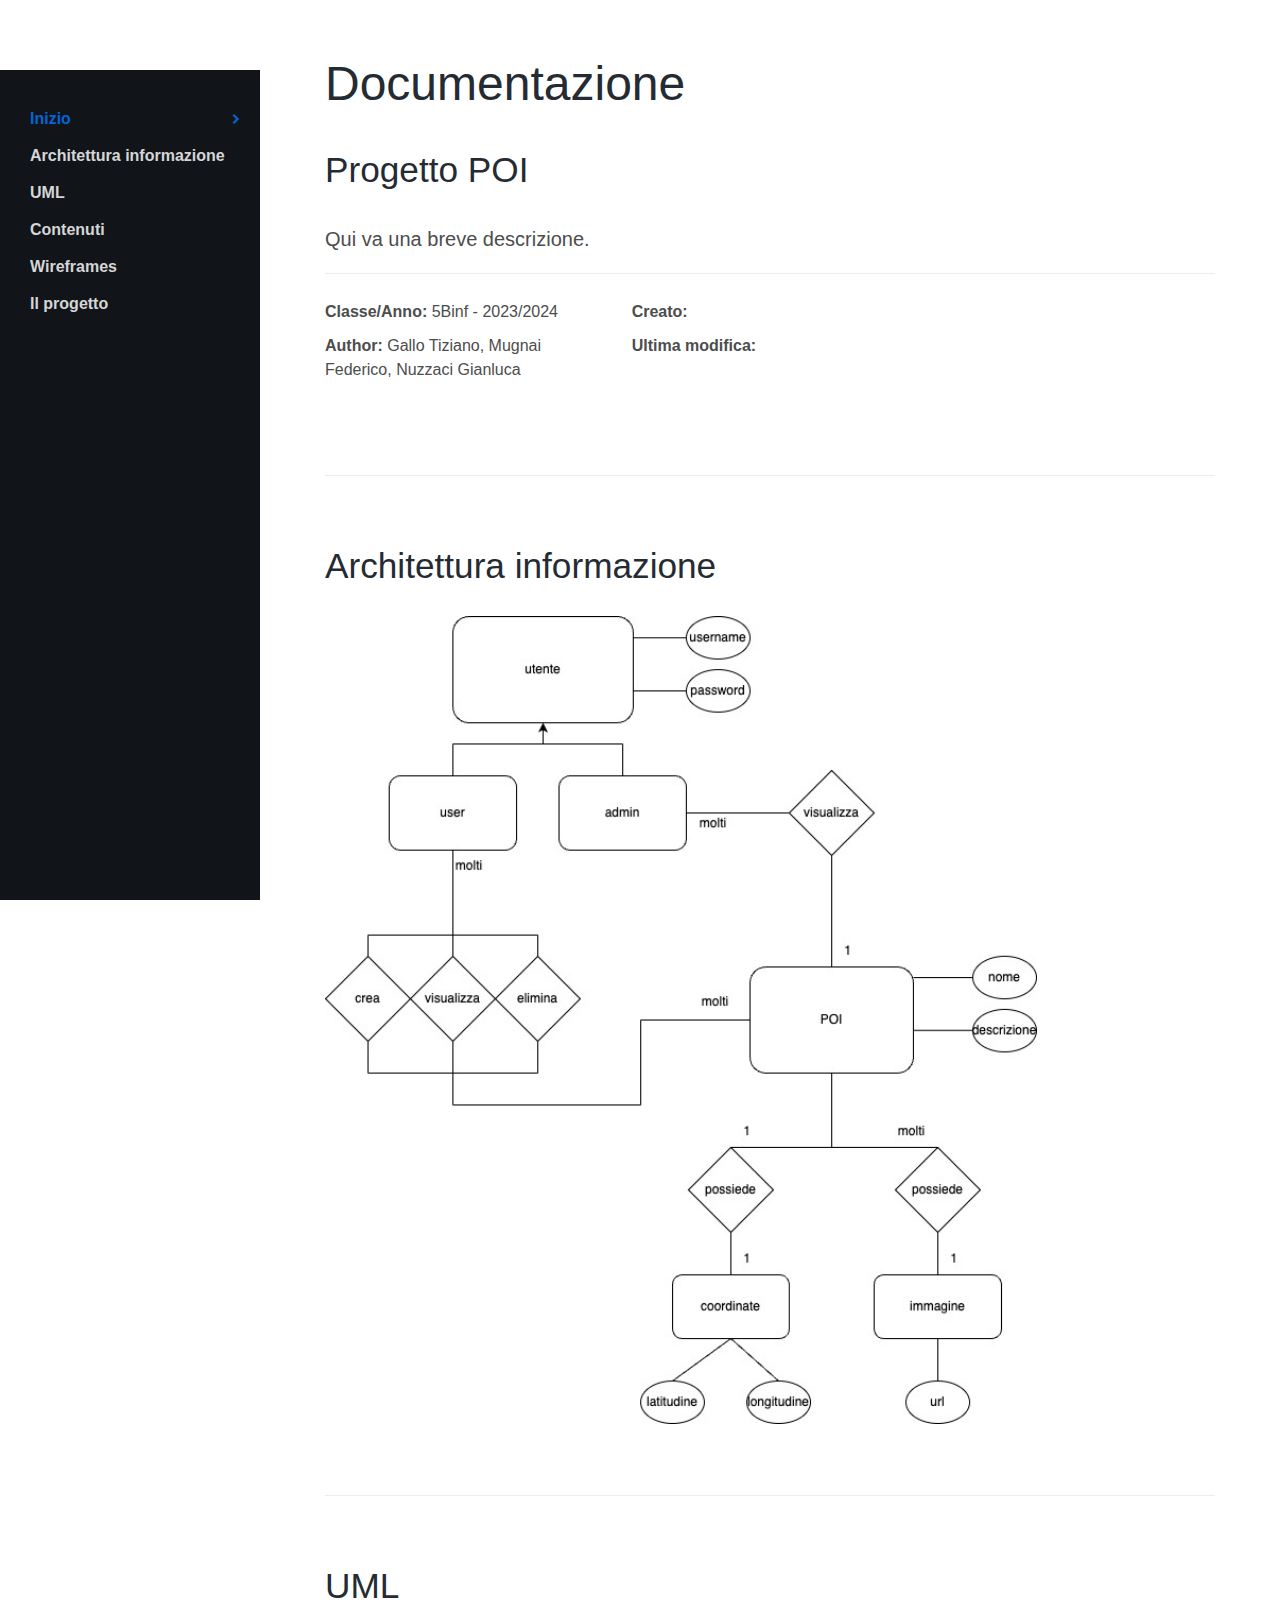
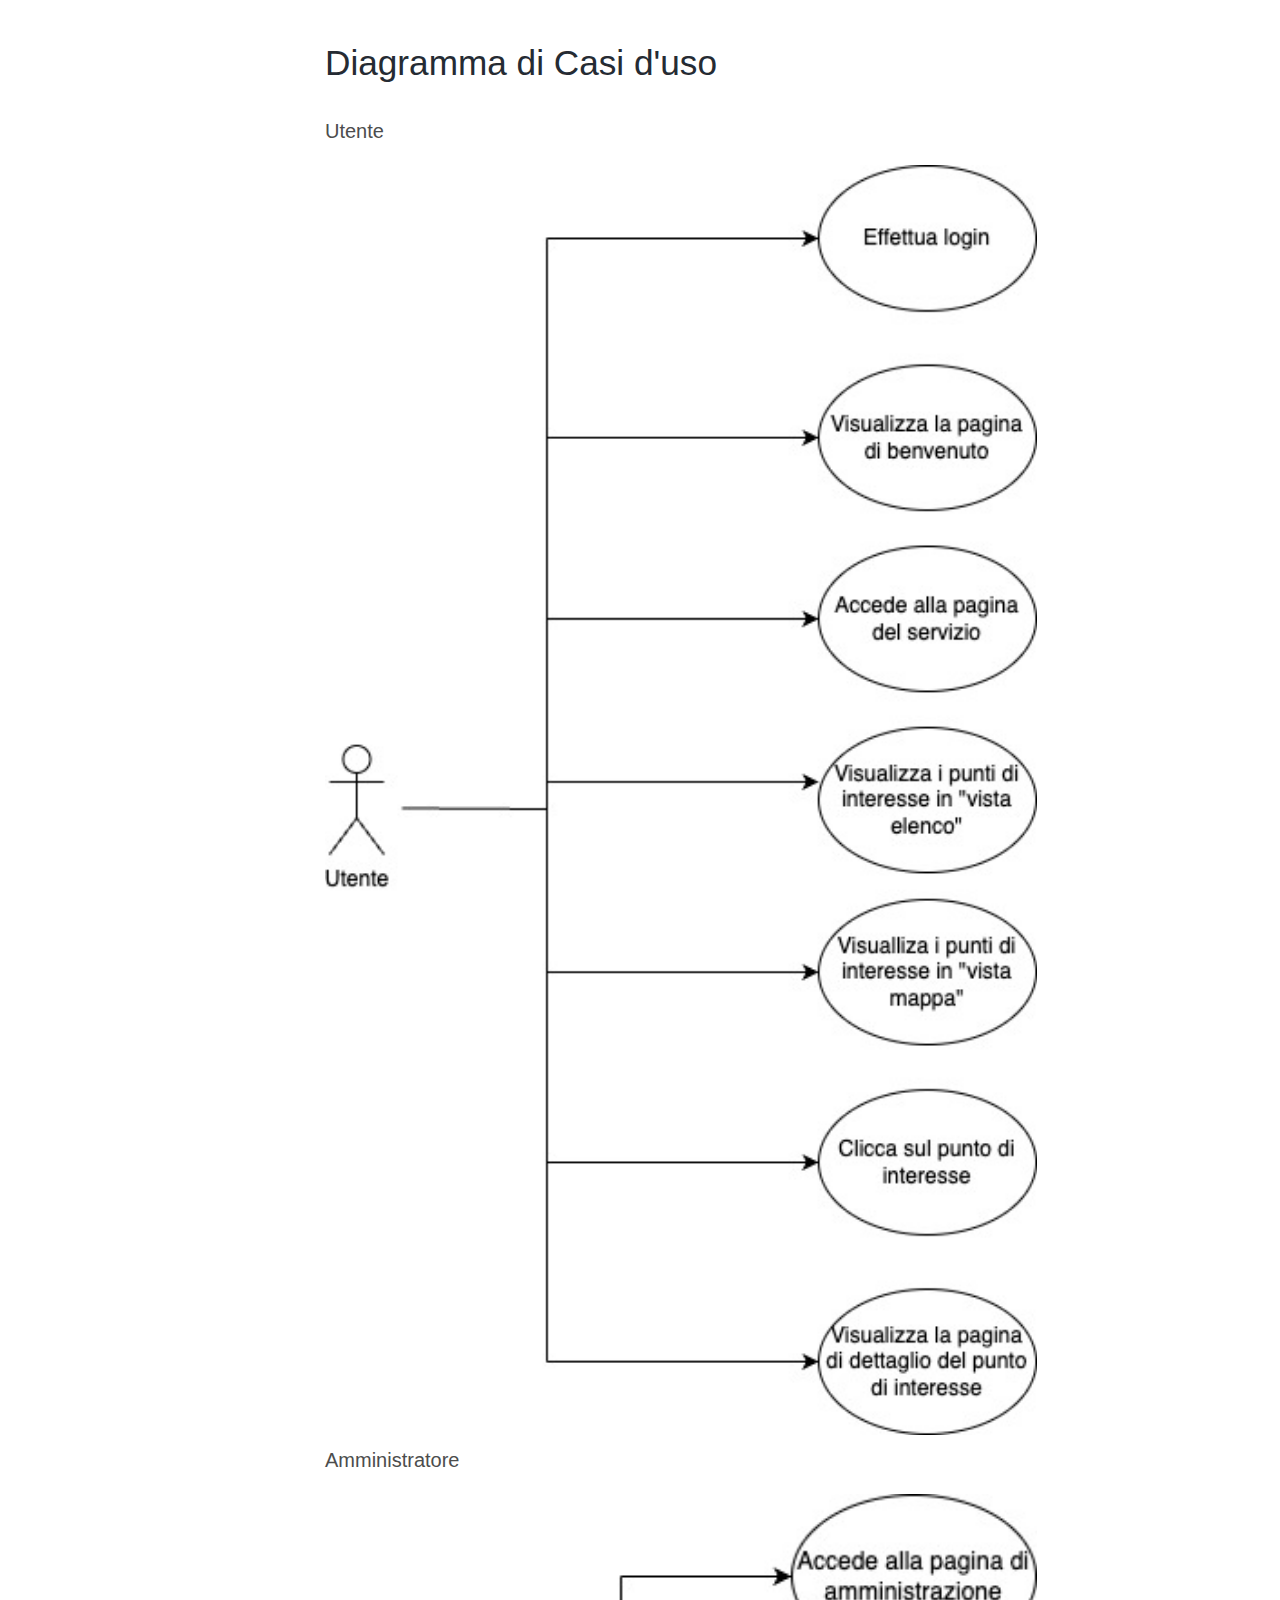
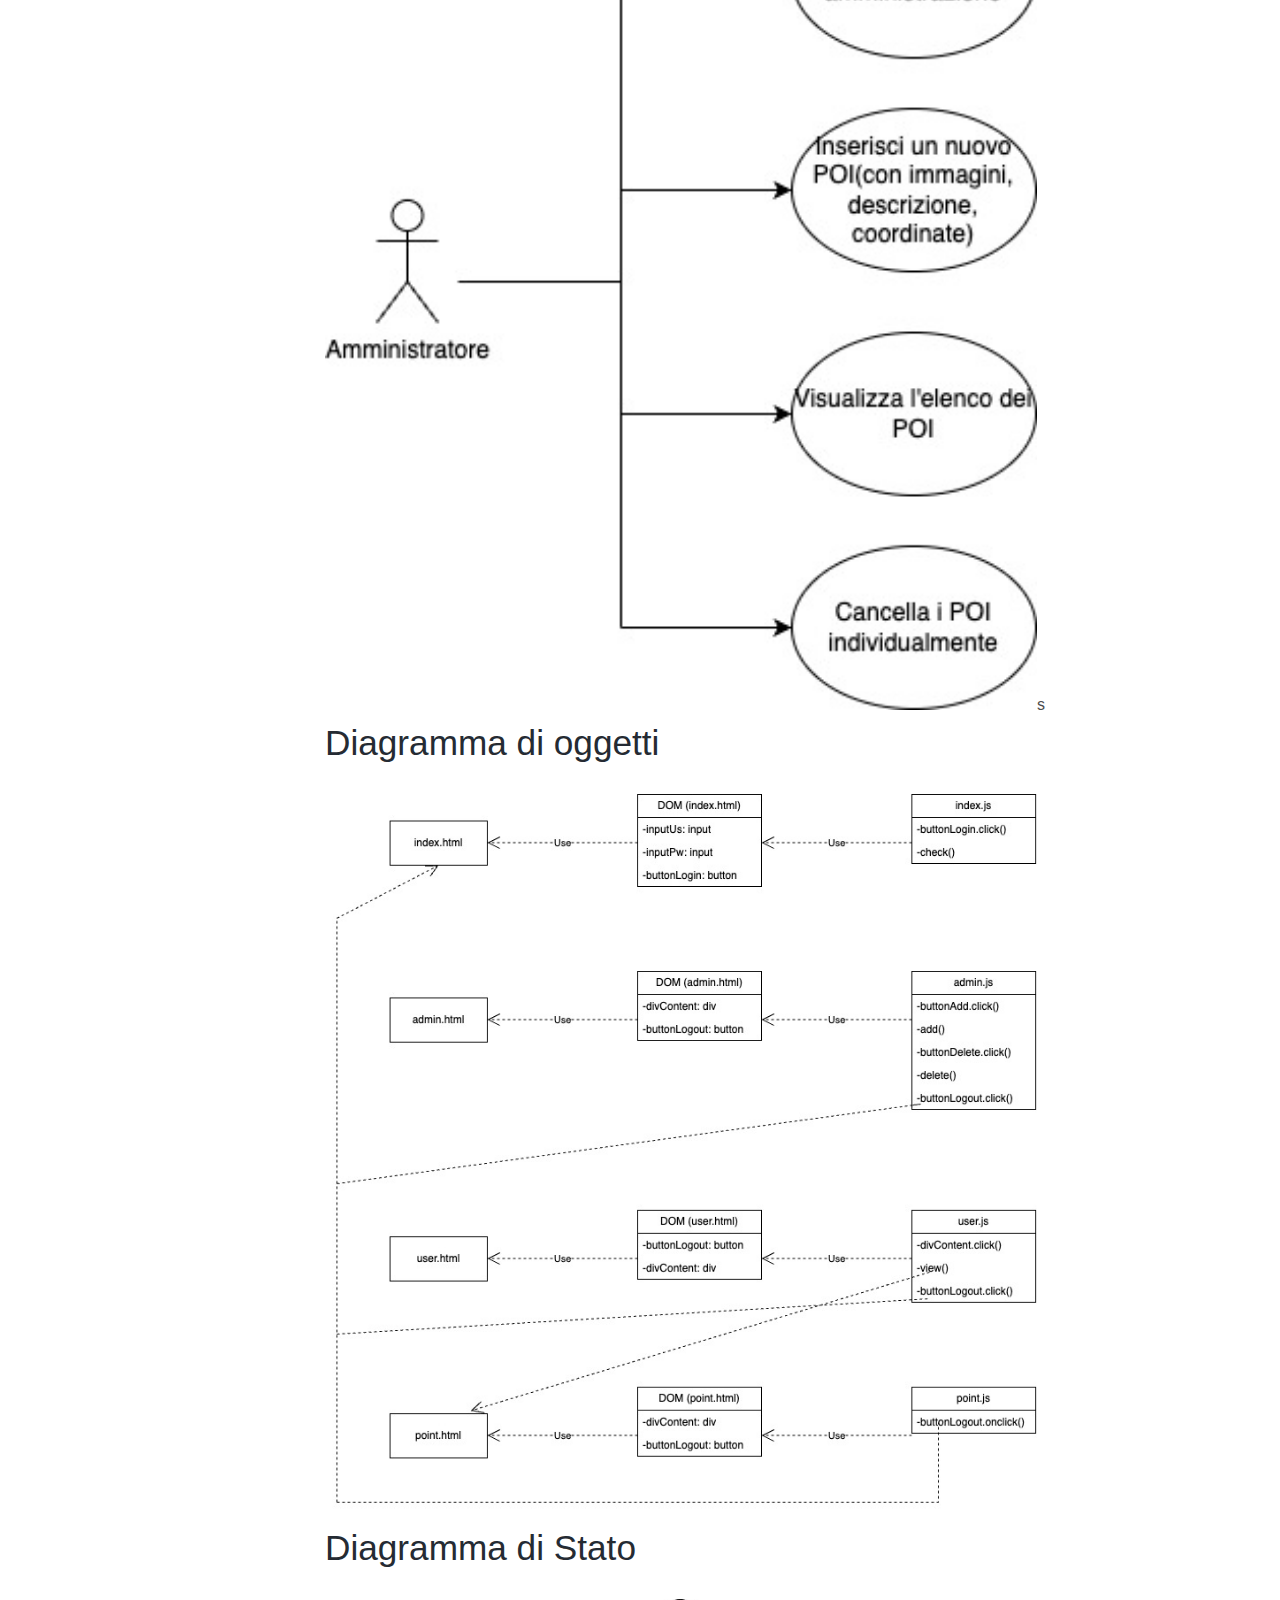
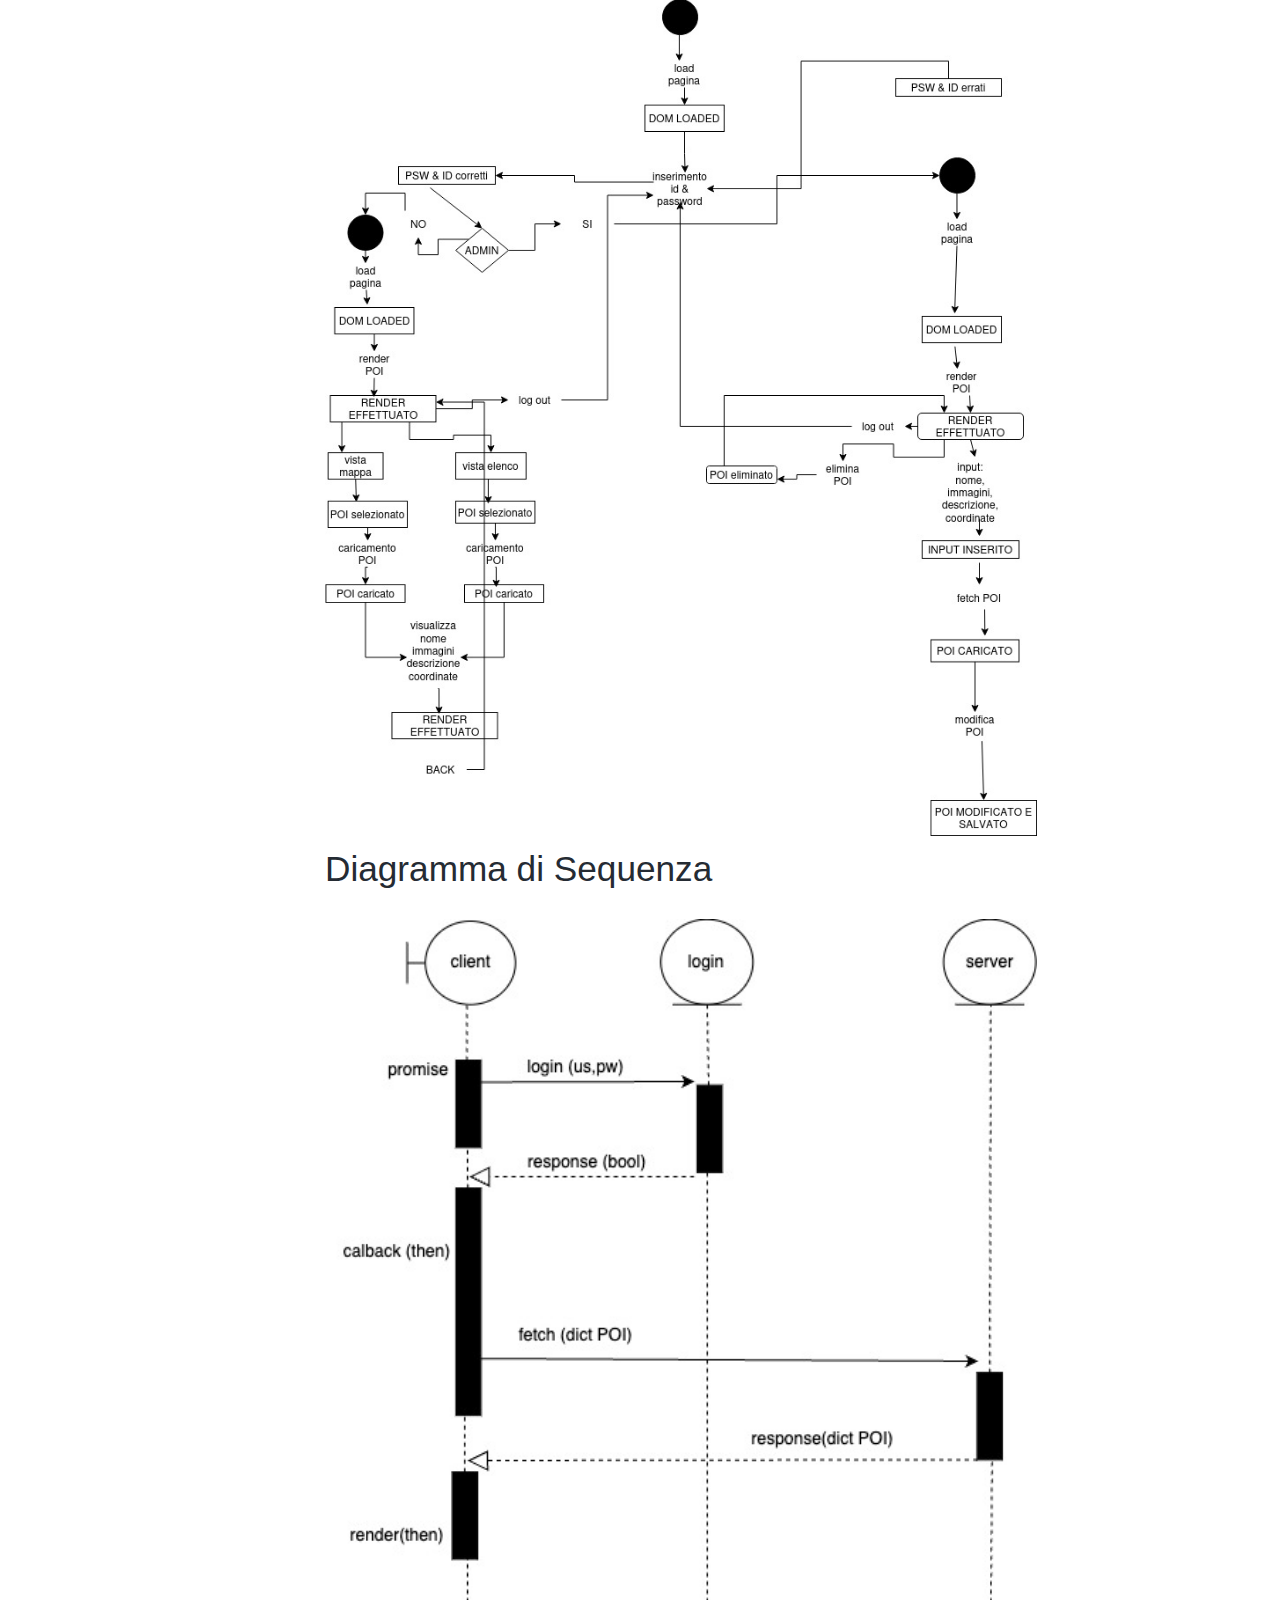
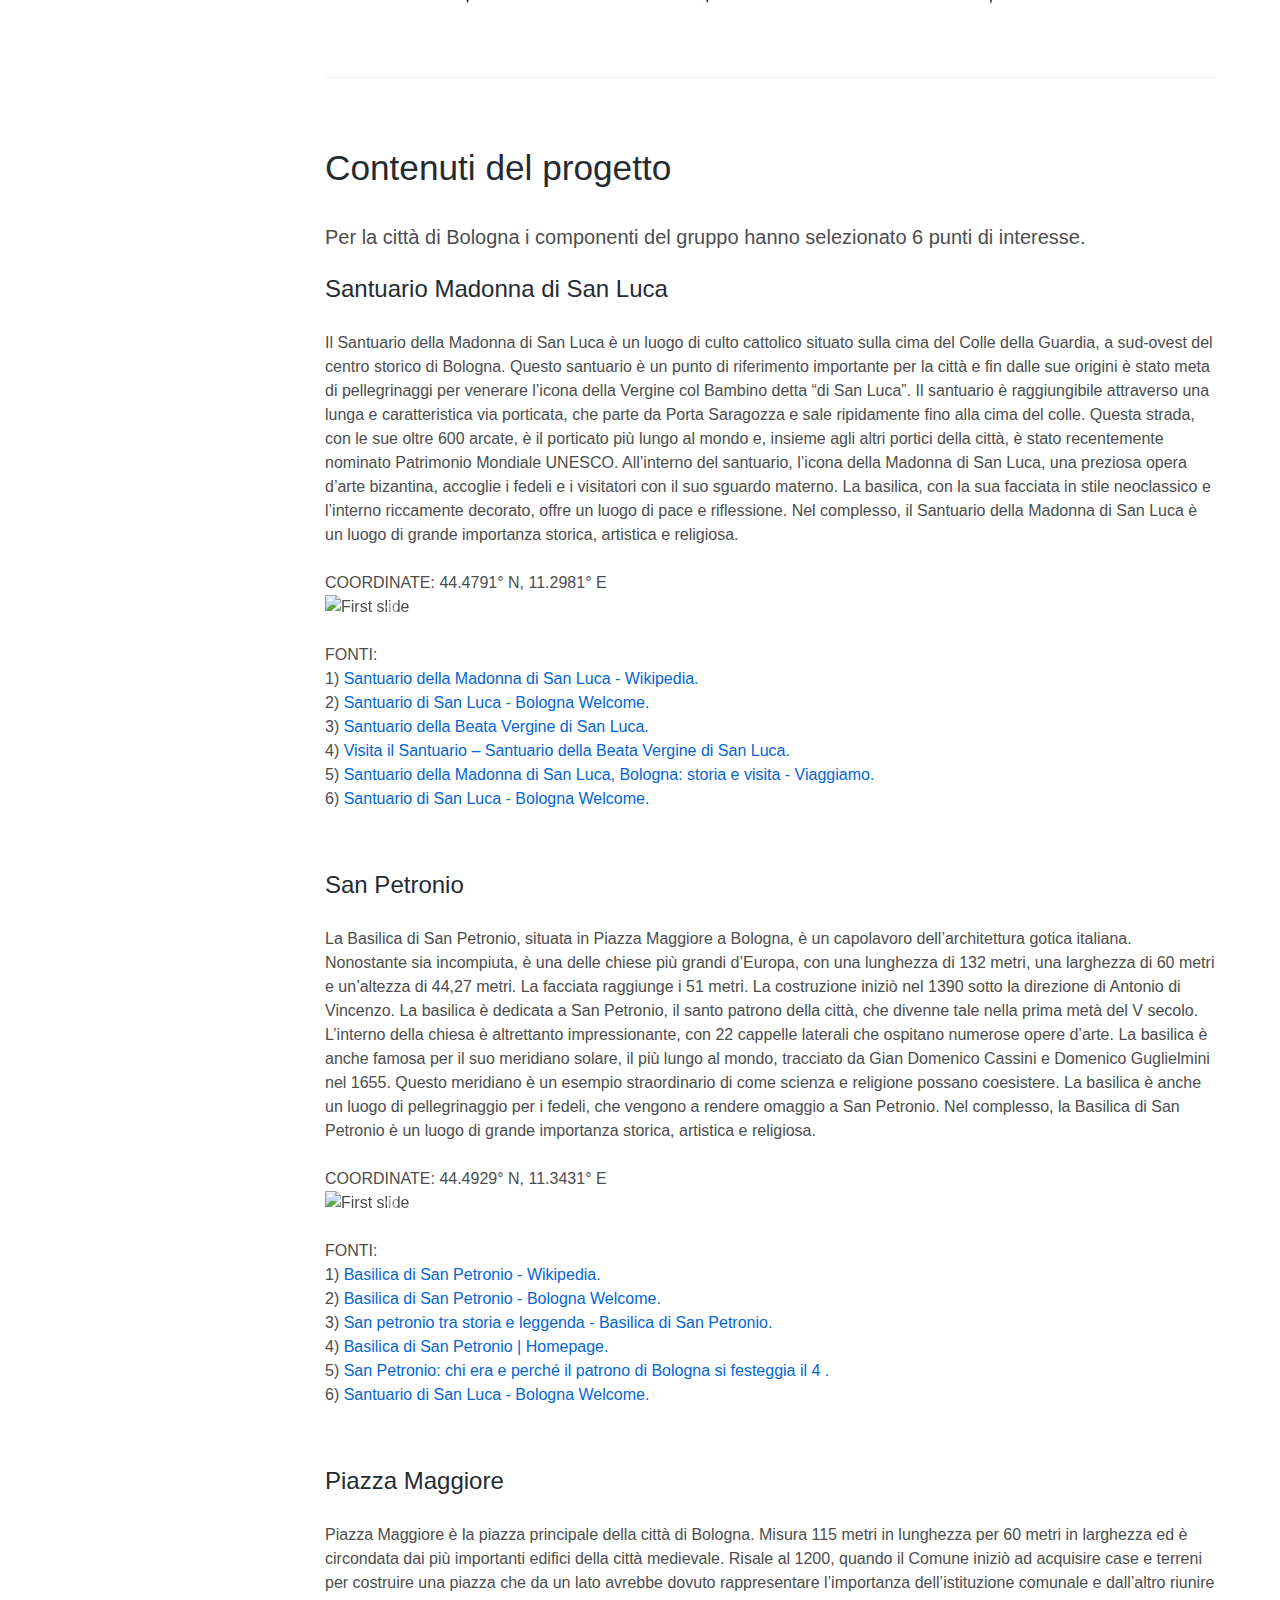
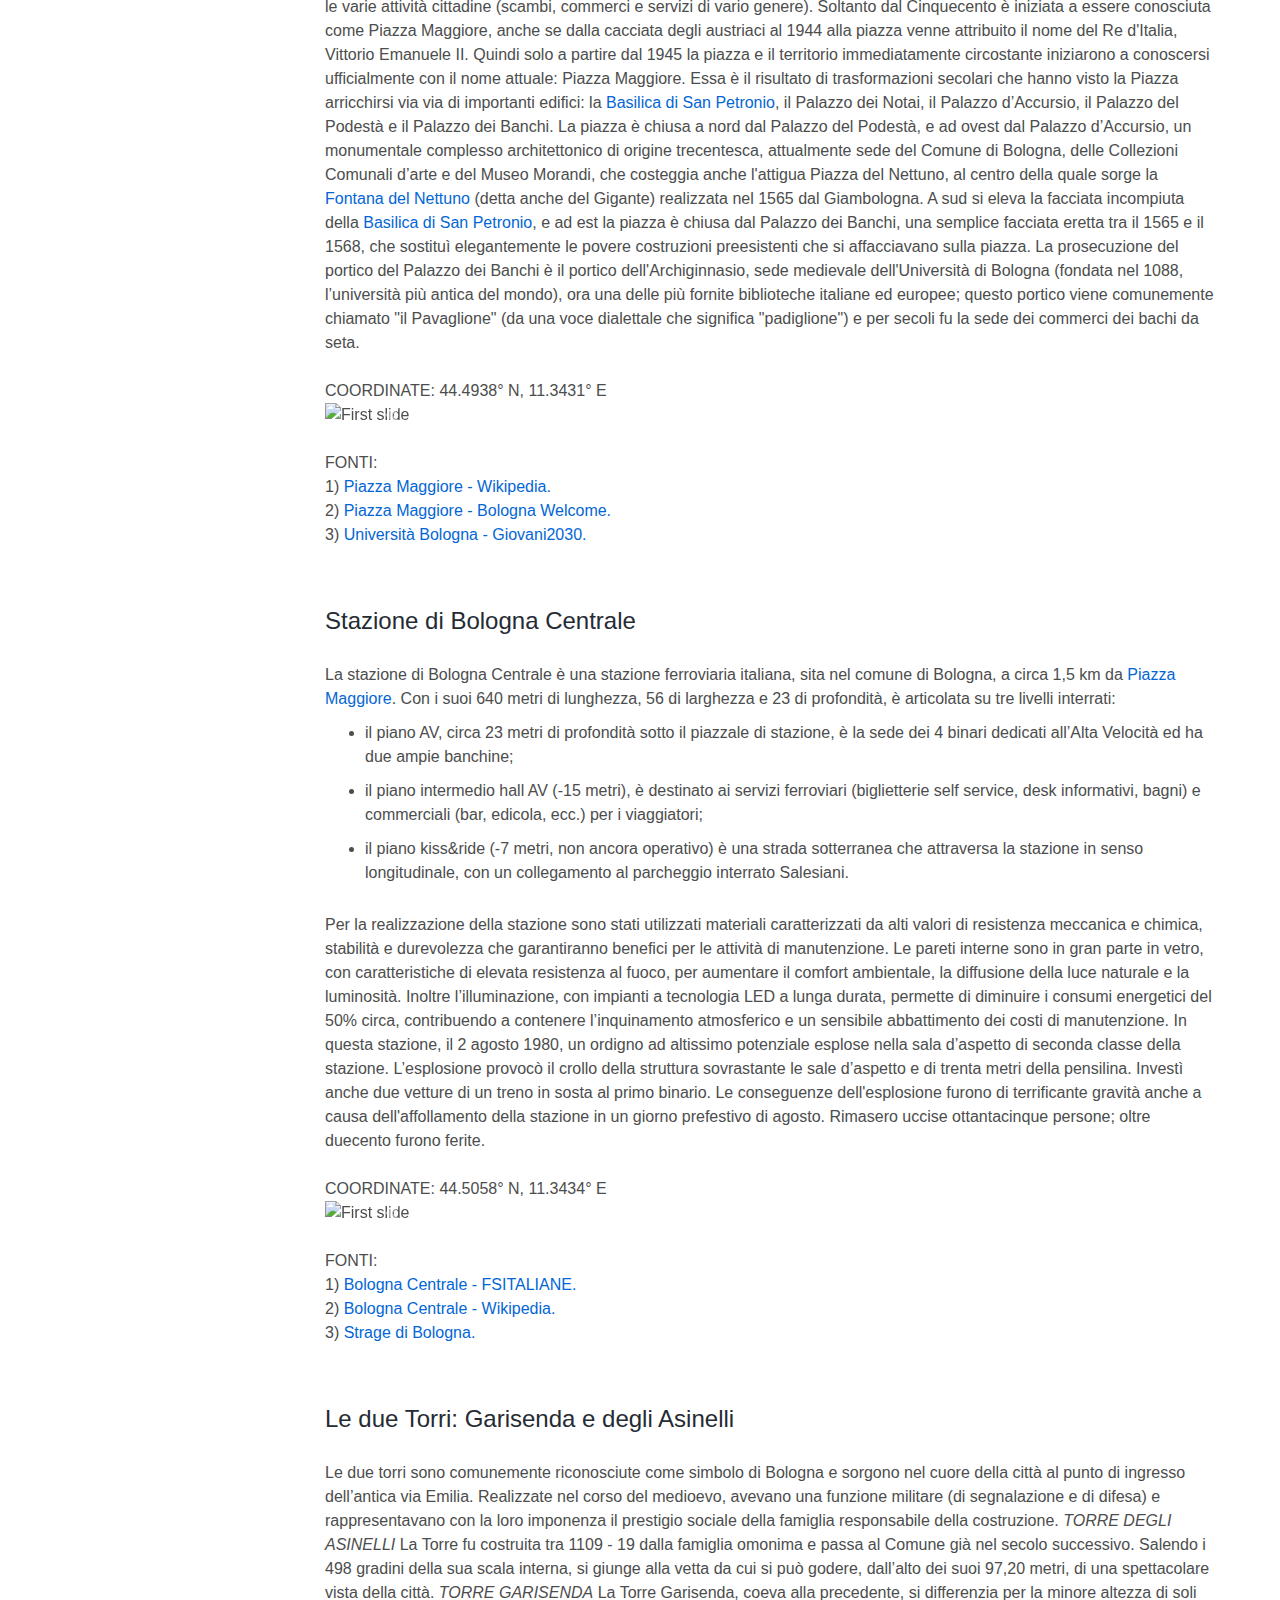
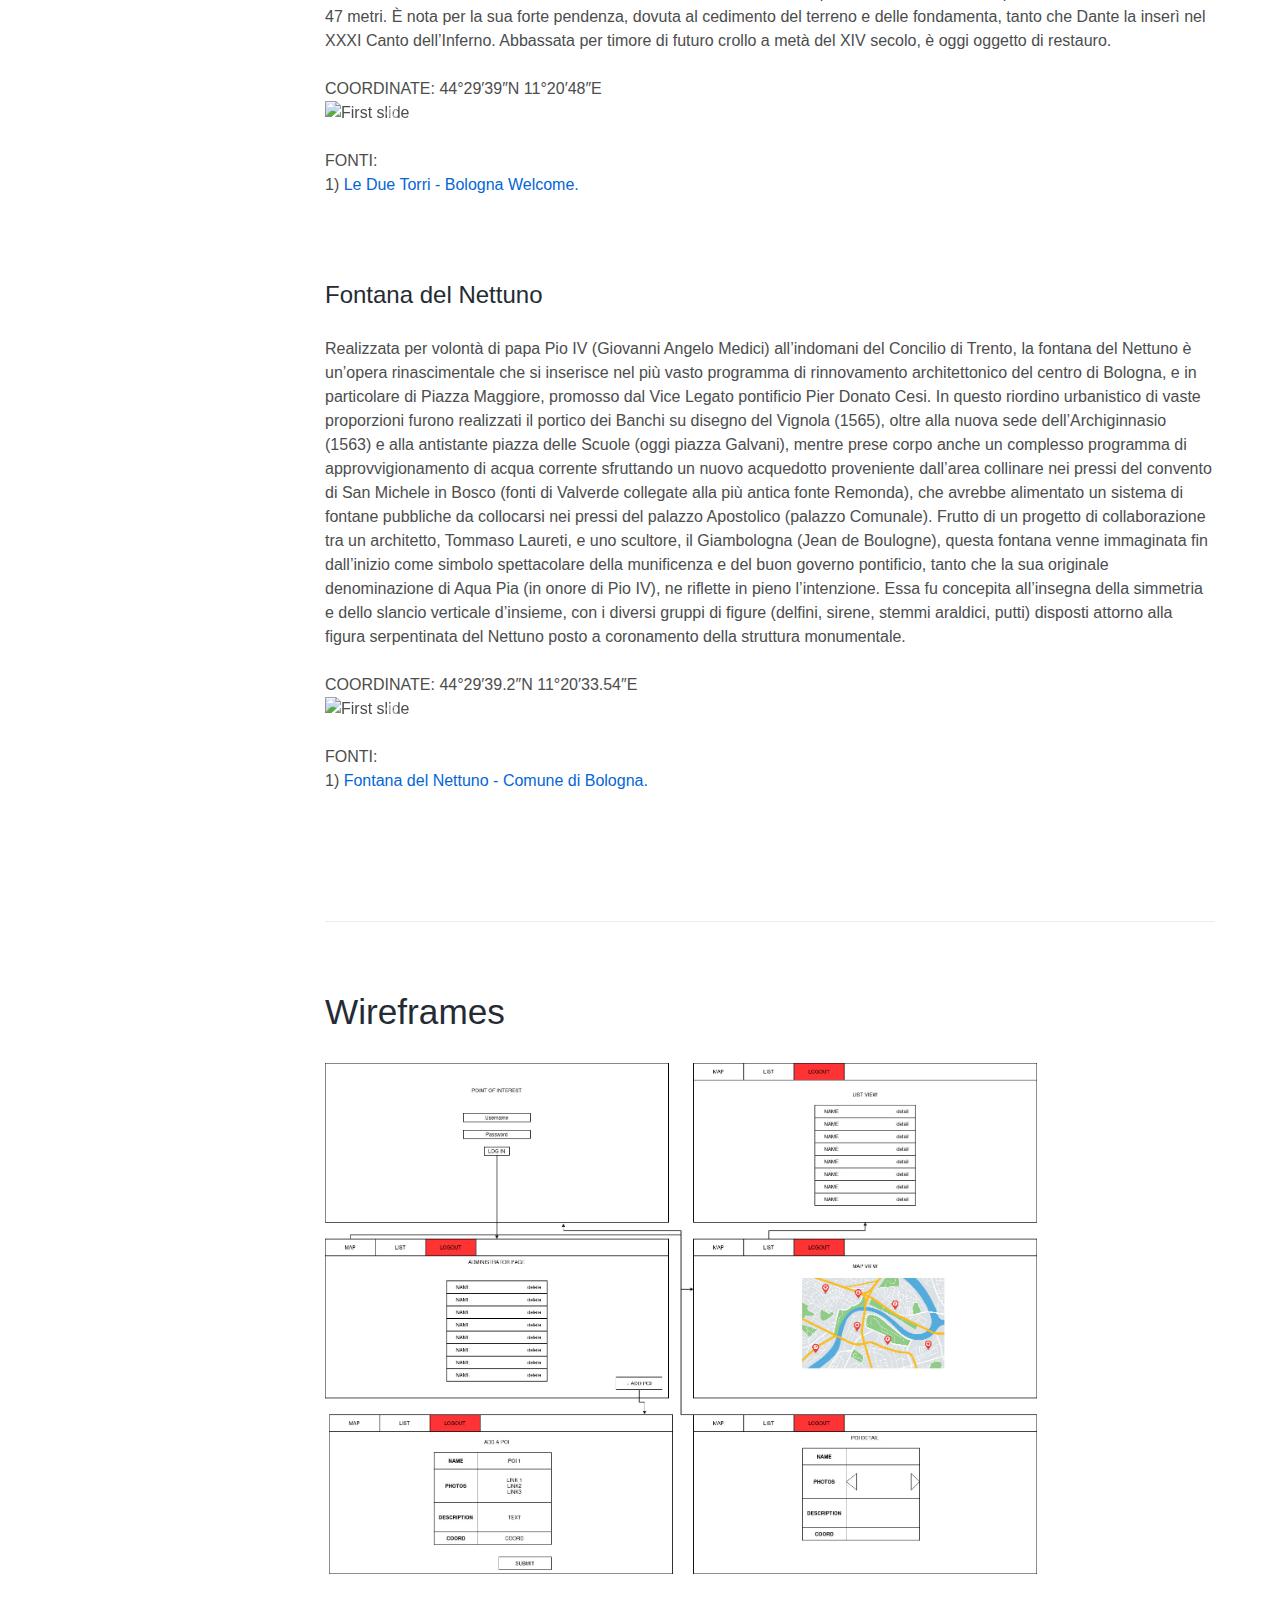
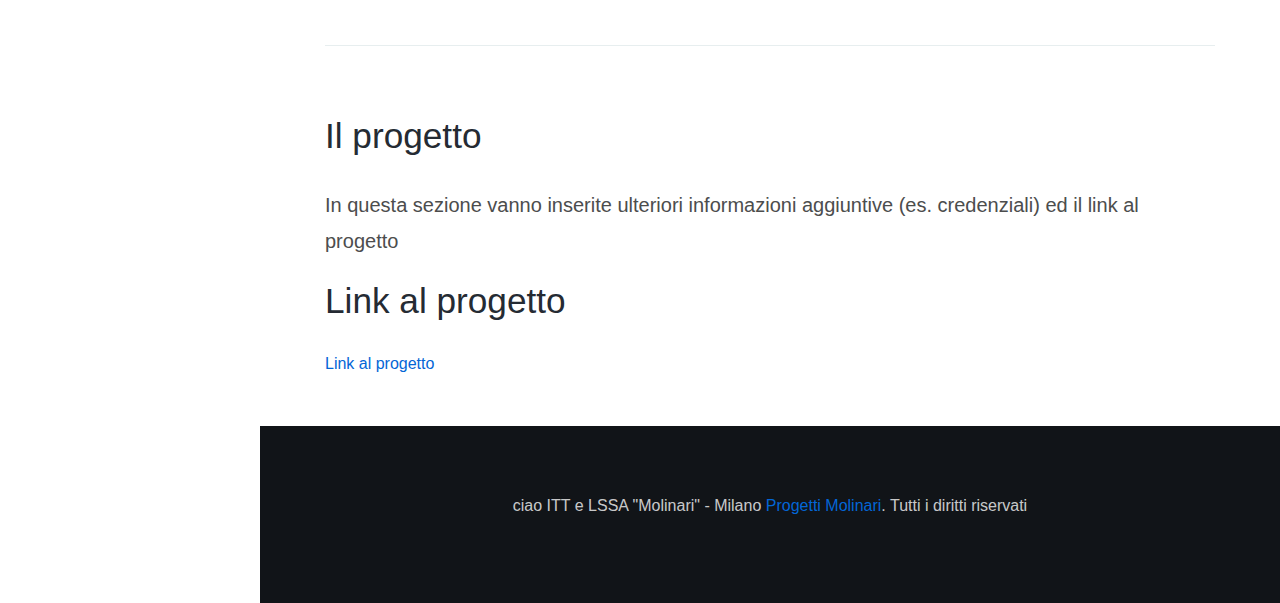
==== index.html @ 1084519b "nowitworks" ====
<!DOCTYPE html>
<html lang="en">

<head>
  <meta charset="UTF-8" />
  <meta http-equiv="X-UA-Compatible" content="IE=edge">
  <meta name="viewport" content="width=device-width, initial-scale=1, minimum-scale=1.0, shrink-to-fit=no">
  <link href="assets/images/favicon.png" rel="icon" />
  <title>PROGETTO POI BOLOGNA</title>
  <meta name="description" content="Your ThemeForest item Name and description">
  <meta name="author" content="harnishdesign.net">
  <link rel="stylesheet" href="https://cdn.jsdelivr.net/npm/bootstrap@4.3.1/dist/css/bootstrap.min.css" integrity="sha384-ggOyR0iXCbMQv3Xipma34MD+dH/1fQ784/j6cY/iJTQUOhcWr7x9JvoRxT2MZw1T" crossorigin="anonymous">
  <link rel="stylesheet" href="https://cdn.jsdelivr.net/npm/bootstrap@5.3.2/dist/css/bootstrap.min.css" integrity="sha384-ggOyR0iXCbMQv3Xipma34MD+dH/1fQ784/j6cY/iJTQUOhcWr7x9JvoRxT2MZw1T" crossorigin="anonymous">
  
  <!-- Stylesheet
============================== -->
  <!-- Bootstrap -->
  <link rel="stylesheet" type="text/css" href="assets/vendor/bootstrap/css/bootstrap.min.css" />
  <!-- Font Awesome Icon -->
  <link rel="stylesheet" type="text/css" href="assets/vendor/font-awesome/css/all.min.css" />
  <!-- Magnific Popup -->
  <link rel="stylesheet" type="text/css" href="assets/vendor/magnific-popup/magnific-popup.min.css" />
  <!-- Highlight Syntax -->
  <link rel="stylesheet" type="text/css" href="assets/vendor/highlight.js/styles/github.css" />
  <!-- Custom Stylesheet -->
  <link rel="stylesheet" type="text/css" href="assets/css/stylesheet.css" />
</head>

<body data-spy="scroll" data-target=".idocs-navigation" data-offset="125">

  <!-- Preloader -->
  <div class="preloader">
    <div class="lds-ellipsis">
      <div></div>
      <div></div>
      <div></div>
      <div></div>
    </div>
  </div>
  <!-- Preloader End -->

  <!-- Document Wrapper   
=============================== -->
  <div id="main-wrapper">



    <!-- Content
  ============================ -->
    <div id="content" role="main">

      <!-- Sidebar Navigation
	============================ -->
      <div class="idocs-navigation bg-dark docs-navigation-dark">
        <ul class="nav flex-column ">
          <li class="nav-item"><a class="nav-link active" href="#start">Inizio</a>
          </li>
          <li class="nav-item"><a class="nav-link" href="#architettura_informazione">Architettura informazione</a>
          </li>
          <li class="nav-item"><a class="nav-link" href="#UML">UML</a>
            <ul class="nav flex-column">
              <li class="nav-item"><a class="nav-link" href="#umlcasiduso">Casi d'uso</a></li>
              <li class="nav-item"><a class="nav-link" href="#umloggetti">Oggetti</a></li>
              <li class="nav-item"><a class="nav-link" href="#umlstato">Stato</a></li>
              <li class="nav-item"><a class="nav-link" href="#umlsequenza">Sequenza</a></li>

            </ul>
          </li>
          <li class="nav-item"><a class="nav-link" href="#contenuti">Contenuti</a>

          </li>
          <li class="nav-item"><a class="nav-link" href="#wireframes">Wireframes</a></li>

          </li>
          <li class="nav-item"><a class="nav-link" href="#progetto">Il progetto</a>
            <ul class="nav flex-column">
              <li class="nav-item"><a class="nav-link" href="#link">Link al progetto</a></li>
            </ul>
          </li>
        </ul>
      </div>


      <div class="idocs-content">
        <div class="container">

          <section id="start">
            <h1>Documentazione</h1>
            <h2>Progetto POI</h2>
            <p class="lead">Qui va una breve descrizione.</p>
            <hr>
            <div class="row">
              <div class="col-sm-6 col-lg-4">
                <ul class="list-unstyled">
                  <li><strong>Classe/Anno:</strong> 5Binf - 2023/2024</li>
                  <li><strong>Author:</strong> Gallo Tiziano, Mugnai Federico, Nuzzaci Gianluca</li>
                </ul>
              </div>
              <div class="col-sm-6 col-lg-4">
                <ul class="list-unstyled">
                  <li><strong class="font-weight-700">Creato:</strong></li>
                  <li><strong>Ultima modifica:</strong></li>
                </ul>
              </div>
            </div>
          </section>

          <hr class="divider">

          <section id="architettura_informazione">
            <h2>Architettura informazione</h2>
            <img src="uml/informazione.jpg">

          </section>

          <hr class="divider">


          <section id="UML">
            <h2>UML</h2>

          </section>

          <section id="umlcasiduso">
            <h2>Diagramma di Casi d'uso</h2>
            <p class="lead">Utente</p>
            <img src="uml/user.jpg" />
            <p class="lead">Amministratore</p>
            <img src="uml/admin.jpg">s
          </section>

          <section id="umloggetti">
            <h2>Diagramma di oggetti</h2>
            <img src="uml/oggetti.jpg" />

          </section>

          <section id="umlstato">
            <h2>Diagramma di Stato</h2>
            <img src="uml/stato.jpg" />

          </section>

          <section id="umlsequenza">
            <h2>Diagramma di Sequenza</h2>
            <img src="uml/sequenza.jpg" />

          </section>

          <hr class="divider">

          <section id="contenuti">
            <h2>Contenuti del progetto</h2>
            <p class="lead">Per la città di Bologna i componenti del gruppo hanno selezionato 6 punti di interesse.
              <br>
              <p class="lead"> 
                <h4>Santuario Madonna di San Luca</h4>

              Il Santuario della Madonna di San Luca è un luogo di culto cattolico situato sulla cima del Colle della Guardia, a sud-ovest del centro storico di Bologna. Questo santuario è un punto di riferimento importante per la città e fin dalle sue origini è stato meta di pellegrinaggi per venerare l’icona della Vergine col Bambino detta “di San Luca”. Il santuario è raggiungibile attraverso una lunga e caratteristica via porticata, che parte da Porta Saragozza e sale ripidamente fino alla cima del colle. Questa strada, con le sue oltre 600 arcate, è il porticato più lungo al mondo e, insieme agli altri portici della città, è stato recentemente nominato Patrimonio Mondiale UNESCO. All’interno del santuario, l’icona della Madonna di San Luca, una preziosa opera d’arte bizantina, accoglie i fedeli e i visitatori con il suo sguardo materno. La basilica, con la sua facciata in stile neoclassico e l’interno riccamente decorato, offre un luogo di pace e riflessione. Nel complesso, il Santuario della Madonna di San Luca è un luogo di grande importanza storica, artistica e religiosa.
              <br>
              <br>
              COORDINATE: 44.4791° N, 11.2981° E

            <div id="carouselExampleControls1" class="carousel slide" data-ride="carousel">
              <div class="carousel-inner">
                <div class="carousel-item active">
                  <img class="d-block w-100" src="https://i.postimg.cc/7hHp7dZ4/sanluca1.jpg" title="source: imgur.com" alt="First slide">
                </div>
                <div class="carousel-item">
                  <img class="d-block w-100" src="https://i.postimg.cc/KzFVSwLT/sanluca2.jpg" title="source: imgur.com" alt="Second slide">
                </div>
                <div class="carousel-item">
                  <img class="d-block w-100" src="https://i.postimg.cc/wM4bNBr5/sanluca3.jpg" title="source: imgur.com" alt="Third slide">
                </div>
                <div class="carousel-item">
                  <img class="d-block w-100" src="https://i.postimg.cc/4Nn0gzKW/sanluca4.jpg" title="source: imgur.com" alt="Third slide">
                </div>
                <div class="carousel-item">
                  <img class="d-block w-100" src="https://i.postimg.cc/W4cYgC5y/sanluca5.jpg" title="source: imgur.com" alt="Third slide">
                </div>
              </div>
              <a class="carousel-control-prev" href="#carouselExampleControls1" role="button" data-slide="prev">
                <span class="carousel-control-prev-icon" aria-hidden="true"></span>
                <span class="sr-only">Previous</span>
              </a>
              <a class="carousel-control-next" href="#carouselExampleControls1" role="button" data-slide="next">
                <span class="carousel-control-next-icon" aria-hidden="true"></span>
                <span class="sr-only">Next</span>
              </a>
            </div>
              <br>
              FONTI: <br>
              1) 
              <a href="https://it.wikipedia.org/wiki/Santuario_della_Madonna_di_San_Luca">Santuario della Madonna di San Luca - Wikipedia.</a><br>
              2)
              <a href="https://www.bolognawelcome.com/it/luoghi/edifici-religiosi/santuario-di-san-luca">Santuario di San Luca - Bologna Welcome.</a>
               <br>
              3)
              <a href="https://www.santuariodisanluca.it/">Santuario della Beata Vergine di San Luca.</a>
               <br>
              4)
              <a href="https://www.santuariodisanluca.it/visita-il-santuario/">Visita il Santuario – Santuario della Beata Vergine di San Luca.</a>
               <br>
              5)
              <a href="https://www.viaggiamo.it/santuario-madonna-san-luca-bologna/">Santuario della Madonna di San Luca, Bologna: storia e visita - Viaggiamo. </a>
               <br>
              6)
              <a href="https://www.bolognawelcome.com/it/luoghi/edifici-religiosi/santuario-di-san-luca">Santuario di San Luca - Bologna Welcome.</a>
               <br></p>

              <br>
              
              <p class="lead" id="san_petr"> 
              <h4>San Petronio</h4>

              La Basilica di San Petronio, situata in Piazza Maggiore a Bologna, è un capolavoro dell’architettura gotica italiana. Nonostante sia incompiuta, è una delle chiese più grandi d’Europa, con una lunghezza di 132 metri, una larghezza di 60 metri e un’altezza di 44,27 metri. La facciata raggiunge i 51 metri. La costruzione iniziò nel 1390 sotto la direzione di Antonio di Vincenzo. La basilica è dedicata a San Petronio, il santo patrono della città, che divenne tale nella prima metà del V secolo. L’interno della chiesa è altrettanto impressionante, con 22 cappelle laterali che ospitano numerose opere d’arte. La basilica è anche famosa per il suo meridiano solare, il più lungo al mondo, tracciato da Gian Domenico Cassini e Domenico Guglielmini nel 1655. Questo meridiano è un esempio straordinario di come scienza e religione possano coesistere. La basilica è anche un luogo di pellegrinaggio per i fedeli, che vengono a rendere omaggio a San Petronio. Nel complesso, la Basilica di San Petronio è un luogo di grande importanza storica, artistica e religiosa.

            <br>
            <br>
            COORDINATE: 44.4929° N, 11.3431° E



            <div id="carouselExampleControls2" class="carousel slide" data-ride="carousel">
              <div class="carousel-inner">
                <div class="carousel-item active">
                  <img class="d-block w-100" src="https://i.postimg.cc/vBqprXg6/petr1.jpg" title="source: imgur.com" alt="First slide">
                </div>
                <div class="carousel-item">
                  <img class="d-block w-100" src="https://i.postimg.cc/fbFPky6x/petr2.jpg" title="source: imgur.com" alt="Second slide">
                </div>
                <div class="carousel-item">
                  <img class="d-block w-100" src="https://i.postimg.cc/KzMHTF2C/petr3.jpg" title="source: imgur.com" alt="Third slide">
                </div>
                <div class="carousel-item">
                  <img class="d-block w-100" src="https://i.postimg.cc/tC5mW2KR/petr4.jpg" title="source: imgur.com" alt="Third slide">
                </div>
              </div>
              <a class="carousel-control-prev" href="#carouselExampleControls2" role="button" data-slide="prev">
                <span class="carousel-control-prev-icon" aria-hidden="true"></span>
                <span class="sr-only">Previous</span>
              </a>
              <a class="carousel-control-next" href="#carouselExampleControls2" role="button" data-slide="next">
                <span class="carousel-control-next-icon" aria-hidden="true"></span>
                <span class="sr-only">Next</span>
              </a>
            </div>

            <br>
            FONTI: <br>
            1) 
            <a href="https://it.wikipedia.org/wiki/Basilica_di_San_Petronio">Basilica di San Petronio - Wikipedia.</a><br>
            2)
            <a href="https://www.bolognawelcome.com/it/luoghi/edifici-religiosi/basilica-di-san-petronio">Basilica di San Petronio - Bologna Welcome.</a>
             <br>
            3)
            <a href="https://www.basilicadisanpetronio.org/basilica/non-tutti-sanno-che/san-petronio-tra-storia-e-leggenda/">San petronio tra storia e leggenda - Basilica di San Petronio. 
</a>
             <br>
            4)
            <a href="https://www.basilicadisanpetronio.org/">Basilica di San Petronio | Homepage. </a>
             <br>
            5)
            <a href="https://www.ilrestodelcarlino.it/bologna/cultura/san-petronio-festa-patrono-1.8142090">San Petronio: chi era e perché il patrono di Bologna si festeggia il 4
.</a>
             <br>
            6)
            <a href="https://www.bolognawelcome.com/it/luoghi/edifici-religiosi/santuario-di-san-luca">Santuario di San Luca - Bologna Welcome.</a>
             <br></p>

              <br>

              <p class="lead" id="piazza_maggiore"> 
              <h4>Piazza Maggiore</h4>

              Piazza Maggiore è la piazza principale della città di Bologna. Misura 115 metri in lunghezza per 60 metri in larghezza ed è circondata dai più importanti edifici della città medievale. Risale al 1200, quando il Comune iniziò ad acquisire case e terreni per costruire una piazza che da un lato avrebbe dovuto rappresentare l’importanza dell’istituzione comunale e dall’altro riunire le varie attività cittadine (scambi, commerci e servizi di vario genere).
              Soltanto dal Cinquecento è iniziata a essere conosciuta come Piazza Maggiore, anche se dalla cacciata degli austriaci al 1944 alla piazza venne attribuito il nome del Re d'Italia, Vittorio Emanuele II. Quindi solo a partire dal 1945 la piazza e il territorio immediatamente circostante iniziarono a conoscersi ufficialmente con il nome attuale: Piazza Maggiore.
              Essa è il risultato di trasformazioni secolari che hanno visto la Piazza arricchirsi via via di importanti edifici: la <a href="#san_petr">Basilica di San Petronio</a>, il Palazzo dei Notai, il Palazzo d’Accursio, il Palazzo del Podestà e il Palazzo dei Banchi.

              La piazza è chiusa a nord dal Palazzo del Podestà, e ad ovest dal Palazzo d’Accursio, un monumentale complesso architettonico di origine trecentesca, attualmente sede del Comune di Bologna, delle Collezioni Comunali d’arte e del Museo Morandi, che costeggia anche l'attigua Piazza del Nettuno, al centro della quale sorge la <a href="#nettuno">Fontana del Nettuno</a> (detta anche del Gigante) realizzata nel 1565 dal Giambologna.
              A sud si eleva la facciata incompiuta della <a href="#san_petr">Basilica di San Petronio</a>, e ad est la piazza è chiusa dal Palazzo dei Banchi, una semplice facciata eretta tra il 1565 e il 1568, che sostituì elegantemente le povere costruzioni preesistenti che si affacciavano sulla piazza. La prosecuzione del portico del Palazzo dei Banchi è il portico dell'Archiginnasio, sede medievale dell'Università di Bologna (fondata nel 1088, l’università più antica del mondo), ora una delle più fornite biblioteche italiane ed europee; questo portico viene comunemente chiamato "il Pavaglione" (da una voce dialettale che significa "padiglione") e per secoli fu la sede dei commerci dei bachi da seta.


            <br>
            <br>
            COORDINATE: 44.4938° N, 11.3431° E


            <div id="carouselExampleControls3" class="carousel slide" data-ride="carousel">
              <div class="carousel-inner">
                <div class="carousel-item active">
                  <img class="d-block w-100" src="https://i.postimg.cc/262hShJN/magg1.jpg" title="source: imgur.com" alt="First slide">
                </div>
                <div class="carousel-item">
                  <img class="d-block w-100" src="https://i.postimg.cc/XNkD9PMn/magg2.jpg" title="source: imgur.com" alt="Second slide">
                </div>
                <div class="carousel-item">
                  <img class="d-block w-100" src="https://i.postimg.cc/J47YxQmZ/magg3.jpg" title="source: imgur.com" alt="Third slide">
                </div>
                <div class="carousel-item">
                  <img class="d-block w-100" src="https://i.postimg.cc/PxzKzCRS/magg4.jpg" title="source: imgur.com" alt="Third slide">
                </div>
                <div class="carousel-item">
                  <img class="d-block w-100" src="https://i.postimg.cc/sD191Hs6/magg5.jpg" title="source: imgur.com" alt="Third slide">
                </div>
                <div class="carousel-item">
                  <img class="d-block w-100" src="https://i.postimg.cc/QtXcD0fq/magg6.jpg" title="source: imgur.com" alt="Third slide">
                </div>
              </div>
              <a class="carousel-control-prev" href="#carouselExampleControls3" role="button" data-slide="prev">
                <span class="carousel-control-prev-icon" aria-hidden="true"></span>
                <span class="sr-only">Previous</span>
              </a>
              <a class="carousel-control-next" href="#carouselExampleControls3" role="button" data-slide="next">
                <span class="carousel-control-next-icon" aria-hidden="true"></span>
                <span class="sr-only">Next</span>
              </a>
            </div>

            
            
            <br>
            FONTI: <br>
            1) 
            <a href=" https://it.wikipedia.org/wiki/Piazza_Maggiore">Piazza Maggiore - Wikipedia.</a><br>
            2)
            <a href="https://www.bolognawelcome.com/it/luoghi/piazze-vie-monumenti/piazza-maggiore
">Piazza Maggiore - Bologna Welcome.</a>
             <br>
            3)
            <a href="https://giovani2030.it/iniziativa/didyouknow-luniversita-piu-antica-del-mondo-e-italiana/#:~:text=La%20pi%C3%B9%20antica%20Universit%C3%A0%20del,ricca%20di%20aneddoti%20e%20curiosit%C3%A0
">Università Bologna - Giovani2030. 
            </a>
             <br>
            </p>

              <br>
              
              <p class="lead"> 
                <h4>Stazione di Bologna Centrale</h4>

                La stazione di Bologna Centrale è una stazione ferroviaria italiana, sita nel comune di Bologna, a circa 1,5 km da <a href="#piazza_maggiore">Piazza Maggiore</a>. 
                Con i suoi 640 metri di lunghezza, 56 di larghezza e 23 di profondità, è articolata su tre livelli interrati:
                
                <ul>
                  <li>il piano AV, circa 23 metri di profondità sotto il piazzale di stazione, è la sede dei 4 binari dedicati all’Alta Velocità ed ha due ampie banchine;</li>
                  <li>il piano intermedio hall AV (-15 metri), è destinato ai servizi ferroviari (biglietterie self service, desk informativi, bagni) e commerciali (bar, edicola, ecc.) per i viaggiatori;</li>
                  <li> il piano kiss&ride (-7 metri, non ancora operativo) è una strada sotterranea che attraversa la stazione in senso longitudinale, con un collegamento al parcheggio interrato Salesiani.</li>
                </ul>
                
                Per la realizzazione della stazione sono stati utilizzati materiali caratterizzati da alti valori di resistenza meccanica e chimica, stabilità e durevolezza che garantiranno benefici per le attività di manutenzione. Le pareti interne sono in gran parte in vetro, con caratteristiche di elevata resistenza al fuoco, per aumentare il comfort ambientale, la diffusione della luce naturale e la luminosità. Inoltre l’illuminazione, con impianti a tecnologia LED a lunga durata, permette di diminuire i consumi energetici del 50% circa, contribuendo a contenere l’inquinamento atmosferico e un sensibile abbattimento dei costi di manutenzione.


                In questa stazione, il 2 agosto 1980, un ordigno ad altissimo potenziale esplose nella sala d’aspetto di seconda classe della stazione. L’esplosione provocò il crollo della struttura sovrastante le sale d’aspetto e di trenta metri della pensilina. Investì anche due vetture di un treno in sosta al primo binario. Le conseguenze dell'esplosione furono di terrificante gravità anche a causa dell'affollamento della stazione in un giorno prefestivo di agosto. Rimasero uccise ottantacinque persone; oltre duecento furono ferite.



              <br>
              <br>
              COORDINATE: 44.5058° N, 11.3434° E




              <div id="carouselExampleControls4" class="carousel slide" data-ride="carousel">
                <div class="carousel-inner">
                  <div class="carousel-item active">
                    <img class="d-block w-100" src="https://i.postimg.cc/85mL9nBj/centr1.jpg" title="source: imgur.com" alt="First slide">
                  </div>
                  <div class="carousel-item">
                    <img class="d-block w-100" src="https://i.postimg.cc/fRSmDbf4/centr2.jpg" title="source: imgur.com" alt="Second slide">
                  </div>
                  <div class="carousel-item">
                    <img class="d-block w-100" src="https://i.postimg.cc/KzfgJ3xT/centr3.webp" title="source: imgur.com" alt="Third slide">
                  </div>
                </div>
                <a class="carousel-control-prev" href="#carouselExampleControls4" role="button" data-slide="prev">
                  <span class="carousel-control-prev-icon" aria-hidden="true"></span>
                  <span class="sr-only">Previous</span>
                </a>
                <a class="carousel-control-next" href="#carouselExampleControls4" role="button" data-slide="next">
                  <span class="carousel-control-next-icon" aria-hidden="true"></span>
                  <span class="sr-only">Next</span>
                </a>
              </div>
              <br>
              FONTI: <br>
              1) 
              <a href="https://www.fsitaliane.it/content/fsitaliane/it/innovazione/tecnologie-per-i-trasporti/le-principali-stazioni-av/bologna-centrale-av.html
">Bologna Centrale - FSITALIANE.</a><br>
              2)
              <a href=" https://it.wikipedia.org/wiki/Stazione_di_Bologna_Centrale
">Bologna Centrale - Wikipedia.</a>
               <br>
              3)
              <a href="https://www.memoria.san.beniculturali.it/la-storia/-/event/fact/be3c59cc-71ff-4f64-a3e2-912d9595e559%23c6884ea7-81f4-4c55-9bb1-b9cb476661b8/Strage+alla+stazione+di+Bologna">Strage di Bologna. 
              </a>
               <br>
              </p>

              <br>

              <p class="lead"> 
                  <h4>Le due Torri: Garisenda e degli Asinelli
</h4>

                Le due torri sono comunemente riconosciute come simbolo di Bologna e sorgono nel cuore della città al punto di ingresso dell’antica via Emilia. 
                Realizzate nel corso del medioevo, avevano una funzione militare (di segnalazione e di difesa) e rappresentavano con la loro imponenza il prestigio sociale della famiglia responsabile della costruzione.
                <i>TORRE DEGLI ASINELLI </i>
                La Torre fu costruita tra 1109 - 19 dalla famiglia omonima e passa al Comune già nel secolo successivo. Salendo i 498 gradini della sua scala interna, si giunge alla vetta da cui si può godere, dall’alto dei suoi 97,20 metri, di una spettacolare vista della città.
                <i>TORRE GARISENDA</i>
                La Torre Garisenda, coeva alla precedente, si differenzia per la minore altezza di soli 47 metri. È nota per la sua forte pendenza, dovuta al cedimento del terreno e delle fondamenta, tanto che Dante la inserì nel XXXI Canto dell’Inferno. Abbassata per timore di futuro crollo a metà del XIV secolo, è oggi oggetto di restauro.


                <br>
                <br>
                COORDINATE: 44°29′39″N 11°20′48″E



                <div id="carouselExampleControls5" class="carousel slide" data-ride="carousel">
                  <div class="carousel-inner">
                    <div class="carousel-item active">
                      <img class="d-block w-100" src="https://i.postimg.cc/h47XXY7x/tor1.jpg" title="source: imgur.com" alt="First slide">
                    </div>
                    <div class="carousel-item">
                      <img class="d-block w-100" src="https://i.postimg.cc/vZXTRFpR/tor2.jpg" title="source: imgur.com" alt="Second slide">
                    </div>
                    <div class="carousel-item">
                      <img class="d-block w-100" src="https://i.postimg.cc/XqM7KVy5/tor3.jpg" title="source: imgur.com" alt="Third slide">
                    </div>
                    <div class="carousel-item">
                      <img class="d-block w-100" src="https://i.postimg.cc/L4fs9Zr3/tor4.jpg" title="source: imgur.com" alt="Third slide">
                    </div>
                    <div class="carousel-item">
                      <img class="d-block w-100" src="https://i.postimg.cc/dtYVLVFP/tor5.png" title="source: imgur.com" alt="Third slide">
                    </div>
                  </div>
                  <a class="carousel-control-prev" href="#carouselExampleControls5" role="button" data-slide="prev">
                    <span class="carousel-control-prev-icon" aria-hidden="true"></span>
                    <span class="sr-only">Previous</span>
                  </a>
                  <a class="carousel-control-next" href="#carouselExampleControls5" role="button" data-slide="next">
                    <span class="carousel-control-next-icon" aria-hidden="true"></span>
                    <span class="sr-only">Next</span>
                  </a>
                </div>
                <br>
                FONTI: <br>
                1) 
                <a href="https://www.bolognawelcome.com/it/luoghi/torri-edifici-storici/le-due-torri-garisenda-e-degli-asinelli">Le Due Torri - Bologna Welcome.</a><br>
                
                 <br>
                </p>

              <br>

              <p class="lead" id="nettuno"> 
                <h4>Fontana del Nettuno

              </h4>

                Realizzata per volontà di papa Pio IV (Giovanni Angelo Medici) all’indomani del Concilio di Trento, la fontana del Nettuno è un’opera rinascimentale che si inserisce nel più vasto programma di rinnovamento architettonico del centro di Bologna, e in particolare di Piazza Maggiore, promosso dal Vice Legato pontificio Pier Donato Cesi.
                In questo riordino urbanistico di vaste proporzioni furono realizzati il portico dei Banchi su disegno del Vignola (1565), oltre alla nuova sede dell’Archiginnasio (1563) e alla antistante piazza delle Scuole (oggi piazza Galvani), mentre prese corpo anche un complesso programma di approvvigionamento di acqua corrente sfruttando un nuovo acquedotto proveniente dall’area collinare nei pressi del convento di San Michele in Bosco (fonti di Valverde collegate alla più antica fonte Remonda), che avrebbe alimentato un sistema di fontane pubbliche da collocarsi nei pressi del palazzo Apostolico (palazzo Comunale).
                Frutto di un progetto di collaborazione tra un architetto, Tommaso Laureti, e uno scultore, il Giambologna (Jean de Boulogne), questa fontana venne immaginata fin dall’inizio come simbolo spettacolare della munificenza e del buon governo pontificio, tanto che la sua originale denominazione di Aqua Pia (in onore di Pio IV), ne riflette in pieno l’intenzione.
                Essa fu concepita all’insegna della simmetria e dello slancio verticale d’insieme, con i diversi gruppi di figure (delfini, sirene, stemmi araldici, putti) disposti attorno alla figura serpentinata del Nettuno posto a coronamento della struttura monumentale.



              <br>
              <br>
              COORDINATE:  44°29′39.2″N 11°20′33.54″E 




              <div id="carouselExampleControls6" class="carousel slide" data-ride="carousel">
                <div class="carousel-inner">
                  <div class="carousel-item active">
                    <img class="d-block w-100" src="https://i.postimg.cc/LXKrNhNm/net1.jpg" title="source: imgur.com" alt="First slide">
                  </div>
                  <div class="carousel-item">
                    <img class="d-block w-100" src="https://i.postimg.cc/C5JXh7YK/net2.jpg" title="source: imgur.com" alt="Second slide">
                  </div>
                  <div class="carousel-item">
                    <img class="d-block w-100" src="https://i.postimg.cc/KvvC96r3/net3.jpg" title="source: imgur.com" alt="Third slide">
                  </div>
                  <div class="carousel-item">
                    <img class="d-block w-100" src="https://i.postimg.cc/Jzsv8jF1/net4.jpg" title="source: imgur.com" alt="Third slide">
                  </div>
                  <div class="carousel-item">
                    <img class="d-block w-100" src="https://i.postimg.cc/FRpD3K6W/net5.jpg" title="source: imgur.com" alt="Third slide">
                  </div>
                </div>
                <a class="carousel-control-prev" href="#carouselExampleControls6" role="button" data-slide="prev">
                  <span class="carousel-control-prev-icon" aria-hidden="true"></span>
                  <span class="sr-only">Previous</span>
                </a>
                <a class="carousel-control-next" href="#carouselExampleControls6" role="button" data-slide="next">
                  <span class="carousel-control-next-icon" aria-hidden="true"></span>
                  <span class="sr-only">Next</span>
                </a>
              </div>
              <br>
              FONTI: <br>
              1) 
              <a href="http://nettuno.comune.bologna.it/storia/
">Fontana del Nettuno - Comune di Bologna.</a><br>

               <br>
              </p>

              <br>
              

            </p>

          </section>

          <hr class="divider">

          <section id="wireframes">
            <h2>Wireframes</h2>
            <img src="wireframes/wireframe.jpg"/>
           
            <hr class="divider">

            <section id="progetto">
              <h2>Il progetto</h2>
              <p class="lead">In questa sezione vanno inserite ulteriori informazioni aggiuntive (es. credenziali) ed il
                link al progetto </p>

              <section id="link">
                <h2>Link al progetto</h2>
                <a href="project/login.html">Link al progetto</a>

              </section>

        </div>
      </div>

    </div>
    <!-- Content end -->

    <!-- Footer
  ============================ -->
    <footer id="footer" class="section bg-dark footer-text-light">
      <div class="container">

        <p class="text-center">ciao ITT e LSSA "Molinari" - Milano <a href="https://web.progettimolinari.it/">Progetti Molinari</a>. Tutti
          i diritti riservati</p>

      </div>
    </footer>
    <!-- Footer end -->

  </div>
  <!-- Document Wrapper end -->

  <!-- Back To Top -->
  <a id="back-to-top" data-toggle="tooltip" title="Back to Top" href="javascript:void(0)"><i
      class="fa fa-chevron-up"></i></a>

  <!-- JavaScript
============================ -->
  <script src="assets/vendor/jquery/jquery.min.js"></script>
  <script src="assets/vendor/bootstrap/js/bootstrap.bundle.min.js"></script>
  <!-- Highlight JS -->
  <script src="assets/vendor/highlight.js/highlight.min.js"></script>
  <!-- Easing -->
  <script src="assets/vendor/jquery.easing/jquery.easing.min.js"></script>
  <!-- Magnific Popup -->
  <script src="assets/vendor/magnific-popup/jquery.magnific-popup.min.js"></script>
  <!-- Custom Script -->
  <script src="assets/js/theme.js"></script>
  <script src="https://code.jquery.com/jquery-3.3.1.slim.min.js" integrity="sha384-q8i/X+965DzO0rT7abK41JStQIAqVgRVzpbzo5smXKp4YfRvH+8abtTE1Pi6jizo" crossorigin="anonymous"></script>
  <script src="https://cdn.jsdelivr.net/npm/popper.js@1.14.7/dist/umd/popper.min.js" integrity="sha384-UO2eT0CpHqdSJQ6hJty5KVphtPhzWj9WO1clHTMGa3JDZwrnQq4sF86dIHNDz0W1" crossorigin="anonymous"></script>
  <script src="https://cdn.jsdelivr.net/npm/bootstrap@4.3.1/dist/js/bootstrap.min.js" integrity="sha384-JjSmVgyd0p3pXB1rRibZUAYoIIy6OrQ6VrjIEaFf/nJGzIxFDsf4x0xIM+B07jRM" crossorigin="anonymous"></script>
  <script src="https://cdn.jsdelivr.net/npm/@popperjs/core@2.11.8/dist/umd/popper.min.js" integrity="sha384-I7E8VVD/ismYTF4hNIPjVp/Zjvgyol6VFvRkX/vR+Vc4jQkC+hVqc2pM8ODewa9r" crossorigin="anonymous"></script>
<script src="https://cdn.jsdelivr.net/npm/bootstrap@5.3.2/dist/js/bootstrap.min.js" integrity="sha384-BBtl+eGJRgqQAUMxJ7pMwbEyER4l1g+O15P+16Ep7Q9Q+zqX6gSbd85u4mG4QzX+" crossorigin="anonymous"></script>
</body>

</html>
---- assets/vendor/highlight.js/styles/github.css ----
/*

github.com style (c) Vasily Polovnyov <vast@whiteants.net>

*/

.hljs {
  display: block;
  overflow-x: auto;
  padding: 0.5em;
  color: #333;
  background: #f8f8f8;
}

.hljs-comment,
.hljs-quote {
  color: #998;
  font-style: italic;
}

.hljs-keyword,
.hljs-selector-tag,
.hljs-subst {
  color: #333;
  font-weight: bold;
}

.hljs-number,
.hljs-literal,
.hljs-variable,
.hljs-template-variable,
.hljs-tag .hljs-attr {
  color: #008080;
}

.hljs-string,
.hljs-doctag {
  color: #d14;
}

.hljs-title,
.hljs-section,
.hljs-selector-id {
  color: #900;
  font-weight: bold;
}

.hljs-subst {
  font-weight: normal;
}

.hljs-type,
.hljs-class .hljs-title {
  color: #458;
  font-weight: bold;
}

.hljs-tag,
.hljs-name,
.hljs-attribute {
  color: #000080;
  font-weight: normal;
}

.hljs-regexp,
.hljs-link {
  color: #009926;
}

.hljs-symbol,
.hljs-bullet {
  color: #990073;
}

.hljs-built_in,
.hljs-builtin-name {
  color: #0086b3;
}

.hljs-meta {
  color: #999;
  font-weight: bold;
}

.hljs-deletion {
  background: #fdd;
}

.hljs-addition {
  background: #dfd;
}

.hljs-emphasis {
  font-style: italic;
}

.hljs-strong {
  font-weight: bold;
}
---- assets/css/stylesheet.css ----
/*===========================================================

   Template Name: iDocs - One Page Documentation HTML Template
   Author: Harnish Design
   Template URL: http://demo.harnishdesign.net/html/idocs
   Author URL: https://themeforest.net/user/harnishdesign
   File Description : Main css file of the template
	
=================================================
  Table of Contents
=================================================

	1. Basic
	2. Helpers Classes
	3. Layouts
		3.1 Side Navigation
		3.2 Docs Content
		3.3 Section Divider
	4. Header
		4.1 Main Navigation
	5 Elements
		5.1 List Style
		5.2 Changelog
		5.3 Accordion & Toggle
		5.4 Nav
		5.5 Tabs
		5.6 Popup Img
		5.7 Featured Box
	6 Footer
		6.1 Social Icons
		6.2 Back to Top
	7 Extra

=======================================================*/
/* =================================== */
/*  1. Basic Style 
/* =================================== */
body, html {
  height: 100%;
}

body {
  background: #dddddd;
  color: #4c4d4d;
}

/*-------- Preloader --------*/
.preloader {
  position: fixed;
  width: 100%;
  height: 100%;
  z-index: 999999999 !important;
  background-color: #fff;
  top: 0;
  left: 0;
  right: 0;
  bottom: 0;
}
.preloader .lds-ellipsis {
  display: inline-block;
  position: absolute;
  width: 80px;
  height: 80px;
  margin-top: -40px;
  margin-left: -40px;
  top: 50%;
  left: 50%;
}
.preloader .lds-ellipsis div {
  position: absolute;
  top: 33px;
  width: 13px;
  height: 13px;
  border-radius: 50%;
  background: #000;
  animation-timing-function: cubic-bezier(0, 1, 1, 0);
}
.preloader .lds-ellipsis div:nth-child(1) {
  left: 8px;
  animation: lds-ellipsis1 0.6s infinite;
}
.preloader .lds-ellipsis div:nth-child(2) {
  left: 8px;
  animation: lds-ellipsis2 0.6s infinite;
}
.preloader .lds-ellipsis div:nth-child(3) {
  left: 32px;
  animation: lds-ellipsis2 0.6s infinite;
}
.preloader .lds-ellipsis div:nth-child(4) {
  left: 56px;
  animation: lds-ellipsis3 0.6s infinite;
}

@keyframes lds-ellipsis1 {
  0% {
    transform: scale(0);
  }
  100% {
    transform: scale(1);
  }
}
@keyframes lds-ellipsis3 {
  0% {
    transform: scale(1);
  }
  100% {
    transform: scale(0);
  }
}
@keyframes lds-ellipsis2 {
  0% {
    transform: translate(0, 0);
  }
  100% {
    transform: translate(24px, 0);
  }
}
/*--- Preloader Magnific Popup ----*/
.mfp-container .preloader {
  background: transparent;
}
.mfp-container .preloader .lds-ellipsis div {
  background: #fff;
}

::selection {
  background: #0366d6;
  color: #fff;
  text-shadow: none;
}

code {
  padding: 2px 5px;
  background-color: #f9f2f4;
  border-radius: 4px;
}

form {
  padding: 0;
  margin: 0;
  display: inline;
}

img {
  vertical-align: inherit;
  width: 80%;  
}

a, a:focus {
  color: #0366d6;
  -webkit-transition: all 0.2s ease;
  transition: all 0.2s ease;
}

a:hover, a:active {
  color: #0355b3;
  -webkit-transition: all 0.2s ease;
  transition: all 0.2s ease;
}

a:focus, a:active,
.btn.active.focus,
.btn.active:focus,
.btn.focus,
.btn:active.focus,
.btn:active:focus,
.btn:focus,
button:focus,
button:active {
  outline: none;
}

p {
  line-height: 1.8;
}

blockquote {
  border-left: 5px solid #eee;
  padding: 10px 20px;
}

iframe {
  border: 0 !important;
}

h1, h2, h3, h4, h5, h6 {
  color: #252b33;
  line-height: 1.5;
  margin: 0 0 1.5rem 0;
  font-family: Roboto, sans-serif;
}

h1 {
  font-size: 3rem;
}

h2 {
  font-size: 2.2rem;
}

dl, ol, ul, pre, blockquote, .table {
  margin-bottom: 1.8rem;
}

/*=== Highlight Js ===*/
.hljs {
  padding: 1.5rem;
}

/* =================================== */
/*  2. Helpers Classes
/* =================================== */
/* Box Shadow */
.shadow-md {
  -webkit-box-shadow: 0px 0px 50px -35px rgba(0, 0, 0, 0.4) !important;
  box-shadow: 0px 0px 50px -35px rgba(0, 0, 0, 0.4) !important;
}

/* Border Radius */
.rounded-lg {
  border-radius: 0.6rem !important;
}

.rounded-top-0 {
  border-top-left-radius: 0px !important;
  border-top-right-radius: 0px !important;
}

.rounded-bottom-0 {
  border-bottom-left-radius: 0px !important;
  border-bottom-right-radius: 0px !important;
}

.rounded-left-0 {
  border-top-left-radius: 0px !important;
  border-bottom-left-radius: 0px !important;
}

.rounded-right-0 {
  border-top-right-radius: 0px !important;
  border-bottom-right-radius: 0px !important;
}

/* Border Size */
.border-1 {
  border-width: 1px !important;
}

.border-2 {
  border-width: 2px !important;
}

.border-3 {
  border-width: 3px !important;
}

.border-4 {
  border-width: 4px !important;
}

.border-5 {
  border-width: 5px !important;
}

/* Text Size */
.text-0 {
  font-size: 11px !important;
  font-size: 0.6875rem !important;
}

.text-1 {
  font-size: 12px !important;
  font-size: 0.75rem !important;
}

.text-2 {
  font-size: 14px !important;
  font-size: 0.875rem !important;
}

.text-3 {
  font-size: 16px !important;
  font-size: 1rem !important;
}

.text-4 {
  font-size: 18px !important;
  font-size: 1.125rem !important;
}

.text-5 {
  font-size: 21px !important;
  font-size: 1.3125rem !important;
}

.text-6 {
  font-size: 24px !important;
  font-size: 1.50rem !important;
}

.text-7 {
  font-size: 28px !important;
  font-size: 1.75rem !important;
}

.text-8 {
  font-size: 32px !important;
  font-size: 2rem !important;
}

.text-9 {
  font-size: 36px !important;
  font-size: 2.25rem !important;
}

.text-10 {
  font-size: 40px !important;
  font-size: 2.50rem !important;
}

.text-11 {
  font-size: 2.75rem !important;
}
@media (max-width: 992px) {
  .text-11 {
    font-size: calc(1.4rem + 2.1774193548vw)  !important;
  }
}

.text-12 {
  font-size: 3rem !important;
}
@media (max-width: 992px) {
  .text-12 {
    font-size: calc(1.425rem + 2.5403225806vw)  !important;
  }
}

.text-13 {
  font-size: 3.25rem !important;
}
@media (max-width: 992px) {
  .text-13 {
    font-size: calc(1.45rem + 2.9032258065vw)  !important;
  }
}

.text-14 {
  font-size: 3.5rem !important;
}
@media (max-width: 992px) {
  .text-14 {
    font-size: calc(1.475rem + 3.2661290323vw)  !important;
  }
}

.text-15 {
  font-size: 3.75rem !important;
}
@media (max-width: 992px) {
  .text-15 {
    font-size: calc(1.5rem + 3.6290322581vw)  !important;
  }
}

.text-16 {
  font-size: 4rem !important;
}
@media (max-width: 992px) {
  .text-16 {
    font-size: calc(1.525rem + 3.9919354839vw)  !important;
  }
}

.text-17 {
  font-size: 4.5rem !important;
}
@media (max-width: 992px) {
  .text-17 {
    font-size: calc(1.575rem + 4.7177419355vw)  !important;
  }
}

.text-18 {
  font-size: 5rem !important;
}
@media (max-width: 992px) {
  .text-18 {
    font-size: calc(1.625rem + 5.4435483871vw)  !important;
  }
}

.text-19 {
  font-size: 5.25rem !important;
}
@media (max-width: 992px) {
  .text-19 {
    font-size: calc(1.65rem + 5.8064516129vw)  !important;
  }
}

.text-20 {
  font-size: 5.75rem !important;
}
@media (max-width: 992px) {
  .text-20 {
    font-size: calc(1.7rem + 6.5322580645vw)  !important;
  }
}

.text-21 {
  font-size: 6.5rem !important;
}
@media (max-width: 992px) {
  .text-21 {
    font-size: calc(1.775rem + 7.6209677419vw)  !important;
  }
}

.text-22 {
  font-size: 7rem !important;
}
@media (max-width: 992px) {
  .text-22 {
    font-size: calc(1.825rem + 8.3467741935vw)  !important;
  }
}

.text-23 {
  font-size: 7.75rem !important;
}
@media (max-width: 992px) {
  .text-23 {
    font-size: calc(1.9rem + 9.435483871vw)  !important;
  }
}

.text-24 {
  font-size: 8.25rem !important;
}
@media (max-width: 992px) {
  .text-24 {
    font-size: calc(1.95rem + 10.1612903226vw)  !important;
  }
}

.text-25 {
  font-size: 9rem !important;
}
@media (max-width: 992px) {
  .text-25 {
    font-size: calc(2.025rem + 11.25vw)  !important;
  }
}

.text-11, .text-12, .text-13, .text-14, .text-15, .text-16, .text-17, .text-18, .text-19, .text-20, .text-21, .text-22, .text-23, .text-24, .text-25 {
  line-height: 1.3;
}

/* Line height */
.line-height-07 {
  line-height: 0.7 !important;
}

.line-height-1 {
  line-height: 1 !important;
}

.line-height-2 {
  line-height: 1.2 !important;
}

.line-height-3 {
  line-height: 1.4 !important;
}

.line-height-4 {
  line-height: 1.6 !important;
}

.line-height-5 {
  line-height: 1.8 !important;
}

/* Font Weight */
.font-weight-100 {
  font-weight: 100 !important;
}

.font-weight-200 {
  font-weight: 200 !important;
}

.font-weight-300 {
  font-weight: 300 !important;
}

.font-weight-400 {
  font-weight: 400 !important;
}

.font-weight-500 {
  font-weight: 500 !important;
}

.font-weight-600 {
  font-weight: 600 !important;
}

.font-weight-700 {
  font-weight: 700 !important;
}

.font-weight-800 {
  font-weight: 800 !important;
}

.font-weight-900 {
  font-weight: 900 !important;
}

/* Opacity */
.opacity-0 {
  opacity: 0;
}

.opacity-1 {
  opacity: 0.1;
}

.opacity-2 {
  opacity: 0.2;
}

.opacity-3 {
  opacity: 0.3;
}

.opacity-4 {
  opacity: 0.4;
}

.opacity-5 {
  opacity: 0.5;
}

.opacity-6 {
  opacity: 0.6;
}

.opacity-7 {
  opacity: 0.7;
}

.opacity-8 {
  opacity: 0.8;
}

.opacity-9 {
  opacity: 0.9;
}

.opacity-10 {
  opacity: 1;
}

/* Background light */
.bg-light-1 {
  background-color: #e9ecef !important;
}

.bg-light-2 {
  background-color: #dee2e6 !important;
}

.bg-light-3 {
  background-color: #ced4da !important;
}

.bg-light-4 {
  background-color: #adb5bd !important;
}

/* Background Dark */
.bg-dark {
  background-color: #111418 !important;
}

.bg-dark-1 {
  background-color: #212529 !important;
}

.bg-dark-2 {
  background-color: #343a40 !important;
}

.bg-dark-3 {
  background-color: #495057 !important;
}

.bg-dark-4 {
  background-color: #6c757d !important;
}

/* Progress Bar */
.progress-sm {
  height: 0.5rem !important;
}

.progress-lg {
  height: 1.5rem !important;
}

hr {
  border-top: 1px solid rgba(16, 85, 96, 0.1);
}

/* =================================== */
/*  3. Layouts
/* =================================== */
#main-wrapper {
  background: #fff;
}

.box #main-wrapper {
  max-width: 1200px;
  margin: 0 auto;
  -webkit-box-shadow: 0px 0px 10px rgba(0, 0, 0, 0.1);
  box-shadow: 0px 0px 10px rgba(0, 0, 0, 0.1);
}
.box .idocs-navigation {
  left: auto;
}

@media (min-width: 1200px) {
  .container {
    max-width: 1170px !important;
  }
}
/*=== 3.1 Side Navigation ===*/
.idocs-navigation {
  position: fixed;
  top: 70px;
  left: 0;
  overflow: hidden;
  overflow-y: auto;
  width: 260px;
  height: calc(100% - 70px);
  z-index: 1;
  border-right: 1px solid rgba(0, 0, 0, 0.05);
  transition: all 0.3s;
}
.idocs-navigation > .nav {
  padding: 30px 0;
}
.idocs-navigation .nav .nav-item {
  position: relative;
}
.idocs-navigation .nav .nav {
  margin: 0 0 5px;
}
.idocs-navigation .nav .nav-link {
  position: relative;
  padding: 6px 30px;
  line-height: 25px;
  font-weight: 600;
}
.idocs-navigation .nav .nav-item:hover > .nav-link, .idocs-navigation .nav .nav-item .nav-link.active {
  font-weight: 700;
}
.idocs-navigation .nav .nav {
  display: none;
  border-left: 1px solid regba(0, 0, 0, 0.3);
}
.idocs-navigation .nav .nav .nav-item .nav-link:after {
  content: "";
  position: absolute;
  left: 30px;
  height: 100%;
  border-left: 1px solid rgba(0, 0, 0, 0.12);
  width: 1px;
  top: 0;
}
.idocs-navigation .nav .nav .nav-item .nav-link.active:after {
  border-color: #0366d6;
  border-width: 2px;
}
.idocs-navigation .nav .nav-item .nav-link.active + .nav {
  display: block;
}
.idocs-navigation .nav .nav .nav-link {
  color: #6a6a6a;
  padding: 4px 30px 4px 45px;
  font-size: 15px;
  text-transform: none;
}
.idocs-navigation .nav .nav .nav .nav-link {
  padding: 4px 30px 4px 60px;
  font-size: 15px;
}
.idocs-navigation .nav .nav .nav .nav-item .nav-link:after {
  left: 45px;
}
.idocs-navigation > .nav > .nav-item > .nav-link.active:after {
  position: absolute;
  content: " ";
  top: 50%;
  right: 18px;
  border-color: #000;
  border-top: 2px solid;
  border-right: 2px solid;
  width: 7px;
  height: 7px;
  -webkit-transform: translate(-50%, -50%) rotate(45deg);
  transform: translate(-50%, -50%) rotate(45deg);
  -webkit-transition: all 0.2s ease;
  transition: all 0.2s ease;
}
.idocs-navigation.docs-navigation-dark .nav .nav-link {
  color: rgba(250, 250, 250, 0.85);
}
.idocs-navigation.docs-navigation-dark .nav .nav .nav-link {
  color: rgba(250, 250, 250, 0.7);
}
.idocs-navigation.docs-navigation-dark .nav .nav .nav-item .nav-link:after {
  border-color: rgba(250, 250, 250, 0.2);
}
.idocs-navigation.docs-navigation-dark .nav .nav .nav-item .nav-link.active:after {
  border-color: #0366d6;
}

/*=== 3.2 Docs Content ===*/
.idocs-content {
  position: relative;
  margin-left: 260px;
  padding: 0px 50px 50px;
  min-height: 750px;
  transition: all 0.3s;
}
.idocs-content section:first-child {
  padding-top: 3rem;
}
.idocs-content ol li, .idocs-content ul li {
  margin-top: 10px;
}

@media (max-width: 767.98px) {
  .idocs-navigation {
    margin-left: -260px;
  }
  .idocs-navigation.active {
    margin-left: 0;
  }

  .idocs-content {
    margin-left: 0px;
    padding: 0px;
  }
}
/*=== 3.3 Section Divider ===*/
.divider {
  margin: 4rem 0;
}

/* =================================== */
/*  4. Header
/* =================================== */
#header {
  -webkit-transition: all 0.5s ease;
  transition: all 0.5s ease;
}
#header .navbar {
  padding: 0px;
  min-height: 70px;
}
#header .logo {
  -webkit-box-align: center;
  -ms-flex-align: center;
  align-items: center;
  display: -webkit-box;
  display: -ms-flexbox;
  display: flex;
  -ms-flex-item-align: stretch;
  align-self: stretch;
}

/*=== 4.1 Main Navigation ===*/
.navbar-light .navbar-nav .active > .nav-link {
  color: #0c2f55;
}
.navbar-light .navbar-nav .nav-link.active, .navbar-light .navbar-nav .nav-link.show {
  color: #0c2f55;
}
.navbar-light .navbar-nav .show > .nav-link {
  color: #0c2f55;
}

.primary-menu {
  display: -webkit-box !important;
  display: -ms-flexbox !important;
  display: flex !important;
  height: auto !important;
  -webkit-box-ordinal-group: 0;
  -ms-flex-item-align: stretch;
  align-self: stretch;
  background: #fff;
  border-bottom: 1px solid #efefef;
}
.primary-menu.bg-transparent {
  position: absolute;
  z-index: 999;
  top: 0;
  left: 0;
  width: 100%;
  box-shadow: none;
  border-bottom: 1px solid rgba(250, 250, 250, 0.3);
}
.primary-menu.sticky-on {
  position: fixed;
  top: 0;
  width: 100%;
  z-index: 1020;
  left: 0;
  -webkit-box-shadow: 0px 0px 10px rgba(0, 0, 0, 0.05);
  box-shadow: 0px 0px 10px rgba(0, 0, 0, 0.05);
  -webkit-animation: slide-down 0.7s;
  -moz-animation: slide-down 0.7s;
  animation: slide-down 0.7s;
}
@-webkit-keyframes slide-down {
  0% {
    opacity: 0;
    transform: translateY(-100%);
  }
  100% {
    opacity: 1;
    transform: translateY(0);
  }
}
@-moz-keyframes slide-down {
  0% {
    opacity: 0;
    transform: translateY(-100%);
  }
  100% {
    opacity: 1;
    transform: translateY(0);
  }
}
@keyframes slide-down {
  0% {
    opacity: 0;
    transform: translateY(-100%);
  }
  100% {
    opacity: 1;
    transform: translateY(0);
  }
}
.primary-menu.sticky-on .none-on-sticky {
  display: none !important;
}
.primary-menu ul.navbar-nav > li {
  display: -webkit-box;
  display: -ms-flexbox;
  display: flex;
  height: 100%;
}
.primary-menu ul.navbar-nav > li + li {
  margin-left: 2px;
}
.primary-menu ul.navbar-nav > li a {
  display: -webkit-box;
  display: -ms-flexbox;
  display: flex;
  -webkit-box-align: center;
  -ms-flex-align: center;
  align-items: center;
}
.primary-menu ul.navbar-nav > li > a:not(.btn) {
  height: 70px;
  padding: 0px 0.85em;
  color: #252b33;
  -webkit-transition: all 0.2s ease;
  transition: all 0.2s ease;
  position: relative;
  position: relative;
}
.primary-menu ul.navbar-nav > li:hover > a:not(.btn), .primary-menu ul.navbar-nav > li > a.active:not(.btn) {
  color: #0366d6;
  text-decoration: none;
  -webkit-transition: all 0.2s ease;
  transition: all 0.2s ease;
}
.primary-menu ul.navbar-nav > li a.btn {
  padding: 0.4rem 1.4rem;
}
.primary-menu ul.navbar-nav > li.dropdown .dropdown-menu li > a:not(.btn) {
  padding: 8px 0px;
  background-color: transparent;
  text-transform: none;
  color: #777;
  -webkit-transition: all 0.2s ease;
  transition: all 0.2s ease;
}
.primary-menu ul.navbar-nav > li.dropdown .dropdown-menu li:hover > a:not(.btn) {
  color: #0366d6;
  -webkit-transition: all 0.2s ease;
  transition: all 0.2s ease;
}
.primary-menu ul.navbar-nav > li.dropdown:hover > a:after {
  clear: both;
  content: ' ';
  display: block;
  width: 0;
  height: 0;
  border-style: solid;
  border-color: transparent transparent #fff transparent;
  position: absolute;
  border-width: 0px 7px 6px 7px;
  bottom: 0px;
  left: 50%;
  margin: 0 0 0 -5px;
  z-index: 1022;
}
.primary-menu ul.navbar-nav > li.dropdown .dropdown-menu {
  -webkit-box-shadow: 0px 0px 12px rgba(0, 0, 0, 0.176);
  box-shadow: 0px 0px 12px rgba(0, 0, 0, 0.176);
  border: 0px none;
  padding: 10px 15px;
  min-width: 220px;
  margin: 0;
  font-size: 14px;
  font-size: 0.875rem;
  z-index: 1021;
}
.primary-menu ul.navbar-nav > li.dropdown > .dropdown-toggle .arrow {
  display: none;
}
.primary-menu .dropdown-menu-right {
  left: auto !important;
  right: 100% !important;
}
.primary-menu ul.navbar-nav > li.dropdown-mega {
  position: static;
}
.primary-menu ul.navbar-nav > li.dropdown-mega > .dropdown-menu {
  width: 100%;
  padding: 20px 20px;
  margin-left: 0px !important;
}
.primary-menu ul.navbar-nav > li.dropdown-mega .dropdown-mega-content > .row > div {
  padding: 5px 5px 5px 20px;
  border-right: 1px solid #eee;
}
.primary-menu ul.navbar-nav > li.dropdown-mega .dropdown-mega-content > .row > div:last-child {
  border-right: 0;
}
.primary-menu ul.navbar-nav > li.dropdown-mega .sub-title {
  display: block;
  font-size: 16px;
  margin-top: 1rem;
  padding-bottom: 5px;
}
.primary-menu ul.navbar-nav > li.dropdown-mega .dropdown-mega-submenu {
  list-style-type: none;
  padding-left: 0px;
}
.primary-menu ul.navbar-nav > li a.btn {
  font-size: 14px;
  padding: 0.65rem 2rem;
  text-transform: uppercase;
}
.primary-menu ul.navbar-nav > li.dropdown .dropdown-menu .dropdown-menu {
  left: 100%;
  margin-top: -40px;
}
.primary-menu ul.navbar-nav > li.dropdown .dropdown-menu .dropdown-toggle:after {
  border-top: .4em solid transparent;
  border-right: 0;
  border-bottom: 0.4em solid transparent;
  border-left: 0.4em solid;
}
.primary-menu ul.navbar-nav > li.dropdown .dropdown-toggle .arrow {
  position: absolute;
  min-width: 30px;
  height: 100%;
  right: 0px;
  top: 0;
  -webkit-transition: all 0.2s ease;
  transition: all 0.2s ease;
}
.primary-menu ul.navbar-nav > li.dropdown .dropdown-toggle .arrow:after {
  content: " ";
  position: absolute;
  top: 50%;
  left: 50%;
  border-color: #000;
  border-top: 1px solid;
  border-right: 1px solid;
  width: 6px;
  height: 6px;
  -webkit-transform: translate(-50%, -50%) rotate(45deg);
  transform: translate(-50%, -50%) rotate(45deg);
}
.primary-menu .dropdown-toggle:after {
  content: none;
}
.primary-menu.navbar-line-under-text ul.navbar-nav > li > a:not(.btn):after {
  position: absolute;
  content: "";
  height: 2px;
  width: 0;
  left: 50%;
  right: 0;
  bottom: 14px;
  background-color: transparent;
  color: #fff;
  border-bottom: 2px solid #0366d6;
  -webkit-transition: all 0.3s ease-in-out;
  transition: all 0.3s ease-in-out;
  transform: translate(-50%, 0) translateZ(0);
  -webkit-transform: translate(-50%, 0) translateZ(0);
}
.primary-menu.navbar-line-under-text ul.navbar-nav > li > a:hover:not(.logo):after, .primary-menu.navbar-line-under-text ul.navbar-nav > li > a.active:after {
  width: calc(100% - 0.99em);
}

/*== Color Options ==*/
.primary-menu.navbar-text-light .navbar-toggler span {
  background: #fff;
}

.primary-menu.navbar-text-light .navbar-nav > li > a:not(.btn) {
  color: #fff;
}
.primary-menu.navbar-text-light .navbar-nav > li:hover > a:not(.btn), .primary-menu.navbar-text-light .navbar-nav > li > a.active:not(.btn) {
  color: rgba(250, 250, 250, 0.75);
}

.primary-menu.navbar-text-light.navbar-line-under-text .navbar-nav > li > a:not(.logo):after, .primary-menu.navbar-text-light.navbar-line-under-text .navbar-nav > li > a.active:after {
  border-color: rgba(250, 250, 250, 0.6);
}

.primary-menu.navbar-dropdown-dark ul.navbar-nav > li.dropdown .dropdown-menu {
  background-color: #252A2C;
  color: #fff;
}
.primary-menu.navbar-dropdown-dark ul.navbar-nav > li.dropdown .dropdown-menu .dropdown-menu {
  background-color: #272c2e;
}
.primary-menu.navbar-dropdown-dark ul.navbar-nav > li.dropdown:hover > a:after {
  border-color: transparent transparent #252A2C transparent;
}
.primary-menu.navbar-dropdown-dark ul.navbar-nav > li.dropdown .dropdown-menu li > a:not(.btn) {
  color: rgba(250, 250, 250, 0.8);
}
.primary-menu.navbar-dropdown-dark ul.navbar-nav > li.dropdown .dropdown-menu li:hover > a:not(.btn) {
  color: #fafafa;
  font-weight: 600;
}
.primary-menu.navbar-dropdown-dark ul.navbar-nav > li.dropdown-mega .dropdown-mega-content > .row > div {
  border-color: #3a3a3a;
}
.primary-menu.navbar-dropdown-primary ul.navbar-nav > li.dropdown .dropdown-menu {
  background-color: #0366d6;
  color: #fff;
}
.primary-menu.navbar-dropdown-primary ul.navbar-nav > li.dropdown .dropdown-menu .dropdown-menu {
  background-color: #0366d6;
}
.primary-menu.navbar-dropdown-primary ul.navbar-nav > li.dropdown:hover > a:after {
  border-color: transparent transparent #0366d6 transparent;
}
.primary-menu.navbar-dropdown-primary ul.navbar-nav > li.dropdown .dropdown-menu li > a:not(.btn) {
  color: rgba(250, 250, 250, 0.95);
}
.primary-menu.navbar-dropdown-primary ul.navbar-nav > li.dropdown .dropdown-menu li:hover > a:not(.btn) {
  color: #fafafa;
  font-weight: 600;
}
.primary-menu.navbar-dropdown-primary ul.navbar-nav > li.dropdown-mega .dropdown-mega-content > .row > div {
  border-color: rgba(250, 250, 250, 0.2);
}

/* Hamburger Menu Button */
.navbar-toggler {
  width: 25px;
  height: 30px;
  padding: 10px;
  margin: 18px 15px;
  position: relative;
  border: none;
  -webkit-transform: rotate(0deg);
  transform: rotate(0deg);
  -webkit-transition: 0.5s ease-in-out;
  transition: 0.5s ease-in-out;
  cursor: pointer;
  display: block;
}
.navbar-toggler span {
  display: block;
  position: absolute;
  height: 2px;
  width: 100%;
  background: #3c3636;
  border-radius: 2px;
  opacity: 1;
  left: 0;
  -webkit-transform: rotate(0deg);
  transform: rotate(0deg);
  -webkit-transition: 0.25s ease-in-out;
  transition: 0.25s ease-in-out;
}
.navbar-toggler span:nth-child(1) {
  top: 7px;
  -webkit-transform-origin: left center;
  -moz-transform-origin: left center;
  -o-transform-origin: left center;
  transform-origin: left center;
}
.navbar-toggler span:nth-child(2) {
  top: 14px;
  -webkit-transform-origin: left center;
  -moz-transform-origin: left center;
  -o-transform-origin: left center;
  transform-origin: left center;
}
.navbar-toggler span:nth-child(3) {
  top: 21px;
  -webkit-transform-origin: left center;
  -moz-transform-origin: left center;
  -o-transform-origin: left center;
  transform-origin: left center;
}
.navbar-toggler.show span:nth-child(1) {
  top: 4px;
  left: 3px;
  -webkit-transform: rotate(45deg);
  transform: rotate(45deg);
}
.navbar-toggler.show span:nth-child(2) {
  width: 0%;
  opacity: 0;
}
.navbar-toggler.show span:nth-child(3) {
  top: 22px;
  left: 3px;
  -webkit-transform: rotate(-45deg);
  transform: rotate(-45deg);
}

.navbar-accordion {
  position: initial;
}

.navbar-expand-none .navbar-collapse {
  position: absolute;
  top: 99%;
  right: 0;
  left: 0;
  background: #fff;
  margin-top: 0px;
  z-index: 1000;
  -webkit-box-shadow: 0px 0px 15px rgba(0, 0, 0, 0.1);
  box-shadow: 0px 0px 15px rgba(0, 0, 0, 0.1);
}
.navbar-expand-none .navbar-collapse .navbar-nav {
  overflow: hidden;
  overflow-y: auto;
  max-height: 65vh;
  padding: 15px;
}
.navbar-expand-none ul.navbar-nav li {
  display: block;
  border-bottom: 1px solid #eee;
  margin: 0;
  padding: 0;
}
.navbar-expand-none ul.navbar-nav li:last-child {
  border: none;
}
.navbar-expand-none ul.navbar-nav li + li {
  margin-left: 0px;
}
.navbar-expand-none ul.navbar-nav li.dropdown > .dropdown-toggle > .arrow.show:after {
  -webkit-transform: translate(-50%, -50%) rotate(-45deg);
  transform: translate(-50%, -50%) rotate(-45deg);
  -webkit-transition: all 0.2s ease;
  transition: all 0.2s ease;
}
.navbar-expand-none ul.navbar-nav li > a:hover:after, .navbar-expand-none ul.navbar-nav li > a.active:after {
  content: none !important;
  width: 0px !important;
}
.navbar-expand-none ul.navbar-nav li.dropdown > .dropdown-toggle .arrow {
  display: block;
}
.navbar-expand-none ul.navbar-nav > li > a:not(.btn) {
  height: auto;
  padding: 8px 0;
  position: relative;
}
.navbar-expand-none ul.navbar-nav > li.dropdown .dropdown-menu li > a:not(.btn) {
  padding: 8px 0;
  position: relative;
}
.navbar-expand-none ul.navbar-nav > li.dropdown:hover > a:after {
  content: none;
}
.navbar-expand-none ul.navbar-nav > li.dropdown .dropdown-toggle .arrow:after {
  -webkit-transform: translate(-50%, -50%) rotate(134deg);
  transform: translate(-50%, -50%) rotate(134deg);
  -webkit-transition: all 0.2s ease;
  transition: all 0.2s ease;
}
.navbar-expand-none ul.navbar-nav > li.dropdown .dropdown-menu {
  margin: 0;
  -webkit-box-shadow: none;
  box-shadow: none;
  border: none;
  padding: 0px 0px 0px 15px;
}
.navbar-expand-none ul.navbar-nav > li.dropdown .dropdown-menu .dropdown-menu {
  margin: 0;
}
.navbar-expand-none ul.navbar-nav > li.dropdown-mega .dropdown-mega-content > .row > div {
  padding: 0px 15px;
}
.navbar-expand-none.navbar-text-light .navbar-collapse {
  background: rgba(0, 0, 0, 0.95);
}
.navbar-expand-none.navbar-text-light .navbar-collapse ul.navbar-nav li {
  border-color: rgba(250, 250, 250, 0.15);
}
.navbar-expand-none.navbar-dropdown-dark .navbar-collapse {
  background-color: #252A2C;
}
.navbar-expand-none.navbar-dropdown-primary .navbar-collapse {
  background-color: #0366d6;
}
.navbar-expand-none.navbar-dropdown-primary ul.navbar-nav > li.dropdown .dropdown-menu .dropdown-menu {
  background-color: #0366d6;
}
.navbar-expand-none.navbar-dropdown-dark ul.navbar-nav li {
  border-color: #444;
}
.navbar-expand-none.navbar-dropdown-dark ul.navbar-nav > li > a {
  color: #a3a2a2;
}
.navbar-expand-none.navbar-dropdown-dark ul.navbar-nav > li:hover > a {
  color: #fff;
}
.navbar-expand-none.navbar-dropdown-primary ul.navbar-nav li {
  border-color: rgba(250, 250, 250, 0.2);
}
.navbar-expand-none.navbar-dropdown-primary ul.navbar-nav > li > a {
  color: rgba(250, 250, 250, 0.8);
}
.navbar-expand-none.navbar-dropdown-primary ul.navbar-nav > li:hover > a {
  color: #fff;
}

@media (max-width: 575.98px) {
  .navbar-expand-sm .navbar-collapse {
    position: absolute;
    top: 99%;
    right: 0;
    left: 0;
    background: #fff;
    margin-top: 0px;
    z-index: 1000;
    -webkit-box-shadow: 0px 0px 15px rgba(0, 0, 0, 0.1);
    box-shadow: 0px 0px 15px rgba(0, 0, 0, 0.1);
  }
  .navbar-expand-sm .navbar-collapse .navbar-nav {
    overflow: hidden;
    overflow-y: auto;
    max-height: 65vh;
    padding: 15px;
  }
  .navbar-expand-sm ul.navbar-nav li {
    display: block;
    border-bottom: 1px solid #eee;
    margin: 0;
    padding: 0;
  }
  .navbar-expand-sm ul.navbar-nav li:last-child {
    border: none;
  }
  .navbar-expand-sm ul.navbar-nav li + li {
    margin-left: 0px;
  }
  .navbar-expand-sm ul.navbar-nav li.dropdown > .dropdown-toggle > .arrow.show:after {
    -webkit-transform: translate(-50%, -50%) rotate(-45deg);
    transform: translate(-50%, -50%) rotate(-45deg);
    -webkit-transition: all 0.2s ease;
    transition: all 0.2s ease;
  }
  .navbar-expand-sm ul.navbar-nav li > a:hover:after, .navbar-expand-sm ul.navbar-nav li > a.active:after {
    content: none !important;
    width: 0px !important;
  }
  .navbar-expand-sm ul.navbar-nav li.dropdown > .dropdown-toggle .arrow {
    display: block;
  }
  .navbar-expand-sm ul.navbar-nav > li > a:not(.btn) {
    height: auto;
    padding: 8px 0;
    position: relative;
  }
  .navbar-expand-sm ul.navbar-nav > li.dropdown .dropdown-menu li > a:not(.btn) {
    padding: 8px 0;
    position: relative;
  }
  .navbar-expand-sm ul.navbar-nav > li.dropdown:hover > a:after {
    content: none;
  }
  .navbar-expand-sm ul.navbar-nav > li.dropdown .dropdown-toggle .arrow:after {
    -webkit-transform: translate(-50%, -50%) rotate(134deg);
    transform: translate(-50%, -50%) rotate(134deg);
    -webkit-transition: all 0.2s ease;
    transition: all 0.2s ease;
  }
  .navbar-expand-sm ul.navbar-nav > li.dropdown .dropdown-menu {
    margin: 0;
    -webkit-box-shadow: none;
    box-shadow: none;
    border: none;
    padding: 0px 0px 0px 15px;
  }
  .navbar-expand-sm ul.navbar-nav > li.dropdown .dropdown-menu .dropdown-menu {
    margin: 0;
  }
  .navbar-expand-sm ul.navbar-nav > li.dropdown-mega .dropdown-mega-content > .row > div {
    padding: 0px 15px;
  }
  .navbar-expand-sm.navbar-text-light .navbar-collapse {
    background: rgba(0, 0, 0, 0.95);
  }
  .navbar-expand-sm.navbar-text-light .navbar-collapse ul.navbar-nav li {
    border-color: rgba(250, 250, 250, 0.15);
  }
  .navbar-expand-sm.navbar-dropdown-dark .navbar-collapse {
    background-color: #252A2C;
  }
  .navbar-expand-sm.navbar-dropdown-primary .navbar-collapse {
    background-color: #0366d6;
  }
  .navbar-expand-sm.navbar-dropdown-primary ul.navbar-nav > li.dropdown .dropdown-menu .dropdown-menu {
    background-color: #0366d6;
  }
  .navbar-expand-sm.navbar-dropdown-dark ul.navbar-nav li {
    border-color: #444;
  }
  .navbar-expand-sm.navbar-dropdown-dark ul.navbar-nav > li > a {
    color: #a3a2a2;
  }
  .navbar-expand-sm.navbar-dropdown-dark ul.navbar-nav > li:hover > a {
    color: #fff;
  }
  .navbar-expand-sm.navbar-dropdown-primary ul.navbar-nav li {
    border-color: rgba(250, 250, 250, 0.2);
  }
  .navbar-expand-sm.navbar-dropdown-primary ul.navbar-nav > li > a {
    color: rgba(250, 250, 250, 0.8);
  }
  .navbar-expand-sm.navbar-dropdown-primary ul.navbar-nav > li:hover > a {
    color: #fff;
  }
}
@media (max-width: 767.98px) {
  .navbar-expand-md .navbar-collapse {
    position: absolute;
    top: 99%;
    right: 0;
    left: 0;
    background: #fff;
    margin-top: 0px;
    z-index: 1000;
    -webkit-box-shadow: 0px 0px 15px rgba(0, 0, 0, 0.1);
    box-shadow: 0px 0px 15px rgba(0, 0, 0, 0.1);
  }
  .navbar-expand-md .navbar-collapse .navbar-nav {
    overflow: hidden;
    overflow-y: auto;
    max-height: 65vh;
    padding: 15px;
  }
  .navbar-expand-md ul.navbar-nav li {
    display: block;
    border-bottom: 1px solid #eee;
    margin: 0;
    padding: 0;
  }
  .navbar-expand-md ul.navbar-nav li:last-child {
    border: none;
  }
  .navbar-expand-md ul.navbar-nav li + li {
    margin-left: 0px;
  }
  .navbar-expand-md ul.navbar-nav li.dropdown > .dropdown-toggle > .arrow.show:after {
    -webkit-transform: translate(-50%, -50%) rotate(-45deg);
    transform: translate(-50%, -50%) rotate(-45deg);
    -webkit-transition: all 0.2s ease;
    transition: all 0.2s ease;
  }
  .navbar-expand-md ul.navbar-nav li > a:hover:after, .navbar-expand-md ul.navbar-nav li > a.active:after {
    content: none !important;
    width: 0px !important;
  }
  .navbar-expand-md ul.navbar-nav li.dropdown > .dropdown-toggle .arrow {
    display: block;
  }
  .navbar-expand-md ul.navbar-nav > li > a:not(.btn) {
    height: auto;
    padding: 8px 0;
    position: relative;
  }
  .navbar-expand-md ul.navbar-nav > li.dropdown .dropdown-menu li > a:not(.btn) {
    padding: 8px 0;
    position: relative;
  }
  .navbar-expand-md ul.navbar-nav > li.dropdown:hover > a:after {
    content: none;
  }
  .navbar-expand-md ul.navbar-nav > li.dropdown .dropdown-toggle .arrow:after {
    -webkit-transform: translate(-50%, -50%) rotate(134deg);
    transform: translate(-50%, -50%) rotate(134deg);
    -webkit-transition: all 0.2s ease;
    transition: all 0.2s ease;
  }
  .navbar-expand-md ul.navbar-nav > li.dropdown .dropdown-menu {
    margin: 0;
    -webkit-box-shadow: none;
    box-shadow: none;
    border: none;
    padding: 0px 0px 0px 15px;
  }
  .navbar-expand-md ul.navbar-nav > li.dropdown .dropdown-menu .dropdown-menu {
    margin: 0;
  }
  .navbar-expand-md ul.navbar-nav > li.dropdown-mega .dropdown-mega-content > .row > div {
    padding: 0px 15px;
  }
  .navbar-expand-md.navbar-text-light .navbar-collapse {
    background: rgba(0, 0, 0, 0.95);
  }
  .navbar-expand-md.navbar-text-light .navbar-collapse ul.navbar-nav li {
    border-color: rgba(250, 250, 250, 0.15);
  }
  .navbar-expand-md.navbar-dropdown-dark .navbar-collapse {
    background-color: #252A2C;
  }
  .navbar-expand-md.navbar-dropdown-primary .navbar-collapse {
    background-color: #0366d6;
  }
  .navbar-expand-md.navbar-dropdown-primary ul.navbar-nav > li.dropdown .dropdown-menu .dropdown-menu {
    background-color: #0366d6;
  }
  .navbar-expand-md.navbar-dropdown-dark ul.navbar-nav li {
    border-color: #444;
  }
  .navbar-expand-md.navbar-dropdown-dark ul.navbar-nav > li > a {
    color: #a3a2a2;
  }
  .navbar-expand-md.navbar-dropdown-dark ul.navbar-nav > li:hover > a {
    color: #fff;
  }
  .navbar-expand-md.navbar-dropdown-primary ul.navbar-nav li {
    border-color: rgba(250, 250, 250, 0.2);
  }
  .navbar-expand-md.navbar-dropdown-primary ul.navbar-nav > li > a {
    color: rgba(250, 250, 250, 0.8);
  }
  .navbar-expand-md.navbar-dropdown-primary ul.navbar-nav > li:hover > a {
    color: #fff;
  }
}
@media (max-width: 991.98px) {
  .navbar-expand-lg .navbar-collapse {
    position: absolute;
    top: 99%;
    right: 0;
    left: 0;
    background: #fff;
    margin-top: 0px;
    z-index: 1000;
    -webkit-box-shadow: 0px 0px 15px rgba(0, 0, 0, 0.1);
    box-shadow: 0px 0px 15px rgba(0, 0, 0, 0.1);
  }
  .navbar-expand-lg .navbar-collapse .navbar-nav {
    overflow: hidden;
    overflow-y: auto;
    max-height: 65vh;
    padding: 15px;
  }
  .navbar-expand-lg ul.navbar-nav li {
    display: block;
    border-bottom: 1px solid #eee;
    margin: 0;
    padding: 0;
  }
  .navbar-expand-lg ul.navbar-nav li:last-child {
    border: none;
  }
  .navbar-expand-lg ul.navbar-nav li + li {
    margin-left: 0px;
  }
  .navbar-expand-lg ul.navbar-nav li.dropdown > .dropdown-toggle > .arrow.show:after {
    -webkit-transform: translate(-50%, -50%) rotate(-45deg);
    transform: translate(-50%, -50%) rotate(-45deg);
    -webkit-transition: all 0.2s ease;
    transition: all 0.2s ease;
  }
  .navbar-expand-lg ul.navbar-nav li > a:hover:after, .navbar-expand-lg ul.navbar-nav li > a.active:after {
    content: none !important;
    width: 0px !important;
  }
  .navbar-expand-lg ul.navbar-nav li.dropdown > .dropdown-toggle .arrow {
    display: block;
  }
  .navbar-expand-lg ul.navbar-nav > li > a:not(.btn) {
    height: auto;
    padding: 8px 0;
    position: relative;
  }
  .navbar-expand-lg ul.navbar-nav > li.dropdown .dropdown-menu li > a:not(.btn) {
    padding: 8px 0;
    position: relative;
  }
  .navbar-expand-lg ul.navbar-nav > li.dropdown:hover > a:after {
    content: none;
  }
  .navbar-expand-lg ul.navbar-nav > li.dropdown .dropdown-toggle .arrow:after {
    -webkit-transform: translate(-50%, -50%) rotate(134deg);
    transform: translate(-50%, -50%) rotate(134deg);
    -webkit-transition: all 0.2s ease;
    transition: all 0.2s ease;
  }
  .navbar-expand-lg ul.navbar-nav > li.dropdown .dropdown-menu {
    margin: 0;
    -webkit-box-shadow: none;
    box-shadow: none;
    border: none;
    padding: 0px 0px 0px 15px;
  }
  .navbar-expand-lg ul.navbar-nav > li.dropdown .dropdown-menu .dropdown-menu {
    margin: 0;
  }
  .navbar-expand-lg ul.navbar-nav > li.dropdown-mega .dropdown-mega-content > .row > div {
    padding: 0px 15px;
  }
  .navbar-expand-lg.navbar-text-light .navbar-collapse {
    background: rgba(0, 0, 0, 0.95);
  }
  .navbar-expand-lg.navbar-text-light .navbar-collapse ul.navbar-nav li {
    border-color: rgba(250, 250, 250, 0.15);
  }
  .navbar-expand-lg.navbar-dropdown-dark .navbar-collapse {
    background-color: #252A2C;
  }
  .navbar-expand-lg.navbar-dropdown-primary .navbar-collapse {
    background-color: #0366d6;
  }
  .navbar-expand-lg.navbar-dropdown-primary ul.navbar-nav > li.dropdown .dropdown-menu .dropdown-menu {
    background-color: #0366d6;
  }
  .navbar-expand-lg.navbar-dropdown-dark ul.navbar-nav li {
    border-color: #444;
  }
  .navbar-expand-lg.navbar-dropdown-dark ul.navbar-nav > li > a {
    color: #a3a2a2;
  }
  .navbar-expand-lg.navbar-dropdown-dark ul.navbar-nav > li:hover > a {
    color: #fff;
  }
  .navbar-expand-lg.navbar-dropdown-primary ul.navbar-nav li {
    border-color: rgba(250, 250, 250, 0.2);
  }
  .navbar-expand-lg.navbar-dropdown-primary ul.navbar-nav > li > a {
    color: rgba(250, 250, 250, 0.8);
  }
  .navbar-expand-lg.navbar-dropdown-primary ul.navbar-nav > li:hover > a {
    color: #fff;
  }
}
@media (max-width: 1199.98px) {
  .navbar-expand-xl .navbar-collapse {
    position: absolute;
    top: 99%;
    right: 0;
    left: 0;
    background: #fff;
    margin-top: 0px;
    z-index: 1000;
    -webkit-box-shadow: 0px 0px 15px rgba(0, 0, 0, 0.1);
    box-shadow: 0px 0px 15px rgba(0, 0, 0, 0.1);
  }
  .navbar-expand-xl .navbar-collapse .navbar-nav {
    overflow: hidden;
    overflow-y: auto;
    max-height: 65vh;
    padding: 15px;
  }
  .navbar-expand-xl ul.navbar-nav li {
    display: block;
    border-bottom: 1px solid #eee;
    margin: 0;
    padding: 0;
  }
  .navbar-expand-xl ul.navbar-nav li:last-child {
    border: none;
  }
  .navbar-expand-xl ul.navbar-nav li + li {
    margin-left: 0px;
  }
  .navbar-expand-xl ul.navbar-nav li.dropdown > .dropdown-toggle > .arrow.show:after {
    -webkit-transform: translate(-50%, -50%) rotate(-45deg);
    transform: translate(-50%, -50%) rotate(-45deg);
    -webkit-transition: all 0.2s ease;
    transition: all 0.2s ease;
  }
  .navbar-expand-xl ul.navbar-nav li > a:hover:after, .navbar-expand-xl ul.navbar-nav li > a.active:after {
    content: none !important;
    width: 0px !important;
  }
  .navbar-expand-xl ul.navbar-nav li.dropdown > .dropdown-toggle .arrow {
    display: block;
  }
  .navbar-expand-xl ul.navbar-nav > li > a:not(.btn) {
    height: auto;
    padding: 8px 0;
    position: relative;
  }
  .navbar-expand-xl ul.navbar-nav > li.dropdown .dropdown-menu li > a:not(.btn) {
    padding: 8px 0;
    position: relative;
  }
  .navbar-expand-xl ul.navbar-nav > li.dropdown:hover > a:after {
    content: none;
  }
  .navbar-expand-xl ul.navbar-nav > li.dropdown .dropdown-toggle .arrow:after {
    -webkit-transform: translate(-50%, -50%) rotate(134deg);
    transform: translate(-50%, -50%) rotate(134deg);
    -webkit-transition: all 0.2s ease;
    transition: all 0.2s ease;
  }
  .navbar-expand-xl ul.navbar-nav > li.dropdown .dropdown-menu {
    margin: 0;
    -webkit-box-shadow: none;
    box-shadow: none;
    border: none;
    padding: 0px 0px 0px 15px;
  }
  .navbar-expand-xl ul.navbar-nav > li.dropdown .dropdown-menu .dropdown-menu {
    margin: 0;
  }
  .navbar-expand-xl ul.navbar-nav > li.dropdown-mega .dropdown-mega-content > .row > div {
    padding: 0px 15px;
  }
  .navbar-expand-xl.navbar-text-light .navbar-collapse {
    background: rgba(0, 0, 0, 0.95);
  }
  .navbar-expand-xl.navbar-text-light .navbar-collapse ul.navbar-nav li {
    border-color: rgba(250, 250, 250, 0.15);
  }
  .navbar-expand-xl.navbar-dropdown-dark .navbar-collapse {
    background-color: #252A2C;
  }
  .navbar-expand-xl.navbar-dropdown-primary .navbar-collapse {
    background-color: #0366d6;
  }
  .navbar-expand-xl.navbar-dropdown-primary ul.navbar-nav > li.dropdown .dropdown-menu .dropdown-menu {
    background-color: #0366d6;
  }
  .navbar-expand-xl.navbar-dropdown-dark ul.navbar-nav li {
    border-color: #444;
  }
  .navbar-expand-xl.navbar-dropdown-dark ul.navbar-nav > li > a {
    color: #a3a2a2;
  }
  .navbar-expand-xl.navbar-dropdown-dark ul.navbar-nav > li:hover > a {
    color: #fff;
  }
  .navbar-expand-xl.navbar-dropdown-primary ul.navbar-nav li {
    border-color: rgba(250, 250, 250, 0.2);
  }
  .navbar-expand-xl.navbar-dropdown-primary ul.navbar-nav > li > a {
    color: rgba(250, 250, 250, 0.8);
  }
  .navbar-expand-xl.navbar-dropdown-primary ul.navbar-nav > li:hover > a {
    color: #fff;
  }
}
/* =================================== */
/*  5. Elements
/* =================================== */
/*=== 5.1 List Style ===*/
.list-style-1 > li {
  position: relative;
  list-style-type: none;
  line-height: 24px;
}
.list-style-1 > li:after {
  content: " ";
  position: absolute;
  top: 12px;
  left: -15px;
  border-color: #000;
  border-top: 1px solid;
  border-right: 1px solid;
  width: 6px;
  height: 6px;
  -webkit-transform: translate(-50%, -50%) rotate(45deg);
  transform: translate(-50%, -50%) rotate(45deg);
}

.list-style-2 {
  padding: 0;
}

.list-style-2 > li {
  list-style-type: none;
  border-bottom: 1px solid #eaeaea;
  padding-top: 12px;
  padding-bottom: 12px;
}

.list-style-2.list-style-light > li {
  border-bottom: 1px solid rgba(250, 250, 250, 0.12);
}

/*=== 5.2 Changelog ===*/
.changelog {
  list-style: none;
  padding: 0;
}
.changelog .badge {
  width: 90px;
  margin-right: 10px;
  border-radius: .20rem;
  text-transform: uppercase;
}
.changelog li {
  line-height: 1.8;
}

/*=== 5.3 Accordion & Toggle ===*/
.accordion .card {
  border: none;
  margin-bottom: 16px;
  margin-bottom: 1rem;
  background-color: transparent;
}
.accordion .card-header {
  padding: 0;
  border: none;
  background: none;
}
.accordion .card-header a {
  font-size: 16px;
  font-weight: normal;
  padding: 1rem 1.25rem 1rem 2.25rem;
  display: block;
  border-radius: 4px;
  position: relative;
}
.accordion .card-header a:hover {
  text-decoration: none;
}
.accordion .card-header a:hover.collapsed {
  color: #0366d6 !important;
}
.accordion:not(.accordion-alternate) .card-header a {
  background-color: #0366d6;
  color: #fff;
}
.accordion:not(.accordion-alternate) .card-header a.collapsed {
  background-color: #f1f2f4;
  color: #4c4d4d;
}
.accordion .card-header a:before {
  position: absolute;
  content: " ";
  left: 20px;
  top: calc(50% + 2px);
  width: 9px;
  height: 9px;
  border-color: #CCC;
  border-top: 2px solid;
  border-right: 2px solid;
  -webkit-transform: translate(-50%, -50%) rotate(-45deg);
  transform: translate(-50%, -50%) rotate(-45deg);
  -webkit-transition: all 0.2s ease;
  transition: all 0.2s ease;
  -webkit-backface-visibility: hidden;
  backface-visibility: hidden;
}
.accordion .card-header a.collapsed:before {
  top: calc(50% - 2px);
  -webkit-transform: translate(-50%, -50%) rotate(135deg);
  transform: translate(-50%, -50%) rotate(135deg);
}
.accordion .card-body {
  line-height: 26px;
}
.accordion.arrow-right .card-header a {
  padding-left: 1.25rem;
}
.accordion.arrow-right .card-header a:before {
  right: 15px;
  left: auto;
}
.accordion.accordion-alternate .card {
  margin: 0;
}
.accordion.accordion-alternate .card-header a {
  padding-left: 1.40rem;
  border-top: 1px solid #e4e9ec;
  border-radius: 0px;
}
.accordion.accordion-alternate .card:first-of-type .card-header a {
  border-top: 0px;
}
.accordion.accordion-alternate .card-header a:before {
  left: 6px;
}
.accordion.accordion-alternate .card-header a.collapsed {
  color: #4c4d4d;
}
.accordion.accordion-alternate .card-body {
  padding: 0rem 0 1rem 1.25rem;
}
.accordion.accordion-alternate.arrow-right .card-header a {
  padding-left: 0;
}
.accordion.accordion-alternate.arrow-right .card-header a:before {
  right: 0px;
  left: auto;
}
.accordion.toggle .card-header a:before {
  content: "-";
  border: none;
  font-size: 20px;
  height: auto;
  top: calc(50% + 2px);
  width: auto;
  -webkit-transform: translate(-50%, -50%) rotate(180deg);
  transform: translate(-50%, -50%) rotate(180deg);
}
.accordion.toggle .card-header a.collapsed:before {
  content: "+";
  top: calc(50% - 1px);
  -webkit-transform: translate(-50%, -50%) rotate(0deg);
  transform: translate(-50%, -50%) rotate(0deg);
}
.accordion.accordion-alternate.style-2 .card-header a {
  padding-left: 0px;
}
.accordion.accordion-alternate.style-2 .card-header a:before {
  right: 2px;
  left: auto;
  -webkit-transform: translate(-50%, -50%) rotate(135deg);
  transform: translate(-50%, -50%) rotate(135deg);
  top: 50%;
}
.accordion.accordion-alternate.style-2 .card-header a.collapsed:before {
  -webkit-transform: translate(-50%, -50%) rotate(45deg);
  transform: translate(-50%, -50%) rotate(45deg);
}
.accordion.accordion-alternate.style-2 .card-body {
  padding-left: 0px;
}
.accordion.accordion-alternate.popularRoutes .card-header .nav {
  margin-top: 3px;
}
.accordion.accordion-alternate.popularRoutes .card-header .nav a {
  font-size: 14px;
}
.accordion.accordion-alternate.popularRoutes .card-header a {
  padding: 0px 8px 0px 0px;
  border: none;
  font-size: inherit;
}
.accordion.accordion-alternate.popularRoutes .card-header a:before {
  content: none;
}
.accordion.accordion-alternate.popularRoutes .card-header h5 {
  cursor: pointer;
}
.accordion.accordion-alternate.popularRoutes .card-header h5:before {
  position: absolute;
  content: " ";
  right: 0px;
  top: 24px;
  width: 10px;
  height: 10px;
  opacity: 0.6;
  border-top: 2px solid;
  border-right: 2px solid;
  -webkit-transform: translate(-50%, -50%) rotate(-45deg);
  transform: translate(-50%, -50%) rotate(-45deg);
  -webkit-transition: all 0.2s ease;
  transition: all 0.2s ease;
  -webkit-backface-visibility: hidden;
  backface-visibility: hidden;
}
.accordion.accordion-alternate.popularRoutes .card-header h5.collapsed:before {
  top: 24px;
  -webkit-transform: translate(-50%, -50%) rotate(135deg);
  transform: translate(-50%, -50%) rotate(135deg);
}
.accordion.accordion-alternate.popularRoutes .card-body {
  padding: 0;
}
.accordion.accordion-alternate.popularRoutes .card {
  border-bottom: 2px solid #e4e9ec;
  padding: 15px 0px;
}
.accordion.accordion-alternate.popularRoutes .routes-list {
  margin: 1rem 0px 0px 0px;
  padding: 0px;
  list-style: none;
}
.accordion.accordion-alternate.popularRoutes .routes-list a {
  color: inherit;
  display: -ms-flexbox !important;
  display: flex !important;
  -ms-flex-align: center !important;
  align-items: center !important;
}
.accordion.accordion-alternate.popularRoutes .routes-list a:hover {
  color: #0071cc;
  text-decoration: underline;
}

/* 5.4 Nav */
.nav .nav-item .nav-link {
  color: #222222;
}

.nav.nav-light .nav-item .nav-link {
  color: #ddd;
}

.nav:not(.nav-pills) .nav-item .nav-link.active, .nav:not(.nav-pills) .nav-item .nav-link:hover {
  color: #0366d6;
}

.nav-pills .nav-link:not(.active):hover {
  color: #0366d6;
}

.nav-pills .nav-link.active, .nav-pills.nav-light .nav-link.active, .nav-pills .show > .nav-link {
  color: #fff;
}

.nav.nav-separator .nav-item .nav-link {
  position: relative;
}

.nav.nav-separator .nav-item + .nav-item .nav-link:after {
  height: 14px;
  width: 1px;
  content: ' ';
  background-color: rgba(0, 0, 0, 0.2);
  display: block;
  position: absolute;
  top: 50%;
  left: 0;
  -webkit-transform: translateY(-7px);
  transform: translateY(-7px);
}

.nav.nav-separator.nav-separator-light .nav-item + .nav-item .nav-link:after {
  background-color: rgba(250, 250, 250, 0.2);
}

.nav.nav-sm .nav-item .nav-link {
  font-size: 14px;
}

/*=== 5.5 Tabs ===*/
.nav-tabs {
  border-bottom: 1px solid #d7dee3;
}
.nav-tabs .nav-item .nav-link {
  border: 0;
  background: transparent;
  position: relative;
  border-radius: 0;
  padding: 0.6rem 1rem;
  color: #7b8084;
  white-space: nowrap !important;
}
.nav-tabs .nav-item .nav-link.active {
  color: #0c2f55;
}
.nav-tabs .nav-item .nav-link.active:after {
  height: 2px;
  width: 100%;
  content: ' ';
  background-color: #0366d6;
  display: block;
  position: absolute;
  bottom: -3px;
  left: 0;
  -webkit-transform: translateY(-3px);
  transform: translateY(-3px);
}
.nav-tabs .nav-item .nav-link:not(.active):hover {
  color: #0366d6;
}
.nav-tabs.flex-column {
  border-right: 1px solid #d7dee3;
  border-bottom: 0px;
  padding: 1.5rem 0;
}
.nav-tabs.flex-column .nav-item .nav-link {
  border: 1px solid #d7dee3;
  border-right: 0px;
  background-color: #f6f7f8;
  font-size: 14px;
  padding: 0.75rem 1rem;
  color: #535b61;
}
.nav-tabs.flex-column .nav-item:first-of-type .nav-link {
  border-top-left-radius: 4px;
}
.nav-tabs.flex-column .nav-item:last-of-type .nav-link {
  border-bottom-left-radius: 4px;
}
.nav-tabs.flex-column .nav-item .nav-link.active {
  background-color: transparent;
  color: #0366d6;
}
.nav-tabs.flex-column .nav-item .nav-link.active:after {
  height: 100%;
  width: 2px;
  background: #fff;
  right: -1px;
  left: auto;
}

.nav-tabs:not(.flex-column) {
  flex-wrap: nowrap;
  overflow: hidden;
  overflow-x: auto;
  -ms-overflow-style: -ms-autohiding-scrollbar;
  -webkit-overflow-scrolling: touch;
}
.nav-tabs:not(.flex-column) .nav-item {
  margin-bottom: 0px;
}

@media (max-width: 575.98px) {
  .nav-tabs .nav-item .nav-link {
    padding-left: 0px;
    padding-right: 0px;
    margin-right: 10px;
    font-size: 0.875rem;
  }
}
/*=== 5.6 Popup Img ===*/
.popup-img img {
  -webkit-transition: all 0.2s ease-in-out;
  transition: all 0.2s ease-in-out;
}

.popup-img:hover img {
  opacity: 0.8;
  cursor: -webkit-zoom-in;
  cursor: -moz-zoom-in;
  cursor: zoom-in;
}

/*=== 5.7 Featured Box ===*/
.featured-box {
  box-sizing: border-box;
  position: relative;
}
.featured-box h3, .featured-box h4 {
  font-size: 1.25rem;
  font-size: 20px;
  margin-bottom: 10px;
  font-weight: 500;
}
.featured-box:not(.style-5) .featured-box-icon {
  display: inline-block;
  font-size: 48px;
  min-width: 55px;
  min-height: 55px;
  padding: 0;
  margin-top: 0;
  margin-bottom: 0.8rem;
  color: #4c4d4d;
  border-radius: 0;
}
.featured-box.style-1, .featured-box.style-2, .featured-box.style-3 {
  padding-left: 50px;
  padding-top: 8px;
}
.featured-box.style-1 .featured-box-icon, .featured-box.style-2 .featured-box-icon, .featured-box.style-3 .featured-box-icon {
  position: absolute;
  top: 0;
  left: 0;
  margin-bottom: 0;
  font-size: 30px;
  -ms-flex-pack: center !important;
  justify-content: center !important;
  text-align: center;
}
.featured-box.style-2 p {
  margin-left: -50px;
}
.featured-box.style-3 {
  padding-left: 90px;
  padding-top: 0px;
}
.featured-box.style-3 .featured-box-icon {
  width: 70px;
  height: 70px;
  -ms-flex-negative: 0;
  flex-shrink: 0;
  display: -webkit-box;
  display: -ms-flexbox;
  display: flex;
  -webkit-box-align: center;
  -ms-flex-align: center;
  align-items: center;
}
.featured-box.style-4 {
  text-align: center;
}
.featured-box.style-4 .featured-box-icon {
  margin: 0 auto 24px;
  margin: 0 auto 1.5rem;
  width: 120px;
  height: 120px;
  text-align: center;
  -ms-flex-negative: 0;
  flex-shrink: 0;
  display: -webkit-box;
  display: -ms-flexbox;
  display: flex;
  -webkit-box-align: center;
  -ms-flex-align: center;
  align-items: center;
  -ms-flex-pack: center;
  justify-content: center;
  -webkit-box-shadow: 0px 0px 50px rgba(0, 0, 0, 0.03);
  box-shadow: 0px 0px 50px rgba(0, 0, 0, 0.03);
}
.featured-box.style-5 {
  text-align: center;
  background: #fff;
  border: 1px solid #f0f2f3;
  -webkit-box-shadow: 0px 2px 5px rgba(0, 0, 0, 0.05);
  box-shadow: 0px 2px 5px rgba(0, 0, 0, 0.05);
  -webkit-transition: all 0.3s ease-in-out;
  transition: all 0.3s ease-in-out;
}
.featured-box.style-5:hover {
  border: 1px solid #ebeded;
  -webkit-box-shadow: 0px 5px 1.5rem rgba(0, 0, 0, 0.15);
  box-shadow: 0px 5px 1.5rem rgba(0, 0, 0, 0.15);
}
.featured-box.style-5 h3 {
  background: #f1f5f6;
  font-size: 16px;
  padding: 8px 0;
  margin-bottom: 0px;
}
.featured-box.style-5 .featured-box-icon {
  font-size: 50px;
  margin: 44px 0px;
}

.featured-box.featured-box-reverse {
  text-align: right;
}
.featured-box.featured-box-reverse.style-1, .featured-box.featured-box-reverse.style-2 {
  padding-right: 50px;
  padding-left: 0px;
}
.featured-box.featured-box-reverse.style-1 .featured-box-icon, .featured-box.featured-box-reverse.style-2 .featured-box-icon {
  left: auto;
  right: 0px;
}
.featured-box.featured-box-reverse.style-2 p {
  margin-right: -50px;
  margin-left: 0;
}
.featured-box.featured-box-reverse.style-3 {
  padding-left: 0;
  padding-right: 90px;
}
.featured-box.featured-box-reverse.style-3 .featured-box-icon {
  left: auto;
  right: 0px;
}

.featured-box.featured-box-reverse-sm {
  text-align: right;
}
.featured-box.featured-box-reverse-sm.style-1, .featured-box.featured-box-reverse-sm.style-2 {
  padding-right: 50px;
  padding-left: 0px;
}
.featured-box.featured-box-reverse-sm.style-1 .featured-box-icon, .featured-box.featured-box-reverse-sm.style-2 .featured-box-icon {
  left: auto;
  right: 0px;
}
.featured-box.featured-box-reverse-sm.style-2 p {
  margin-right: -50px;
  margin-left: 0;
}
.featured-box.featured-box-reverse-sm.style-3 {
  padding-left: 0;
  padding-right: 90px;
}
.featured-box.featured-box-reverse-sm.style-3 .featured-box-icon {
  left: auto;
  right: 0px;
}

@media (min-width: 576px) {
  .featured-box.featured-box-reverse-md {
    text-align: right;
  }
  .featured-box.featured-box-reverse-md.style-1, .featured-box.featured-box-reverse-md.style-2 {
    padding-right: 50px;
    padding-left: 0px;
  }
  .featured-box.featured-box-reverse-md.style-1 .featured-box-icon, .featured-box.featured-box-reverse-md.style-2 .featured-box-icon {
    left: auto;
    right: 0px;
  }
  .featured-box.featured-box-reverse-md.style-2 p {
    margin-right: -50px;
    margin-left: 0;
  }
  .featured-box.featured-box-reverse-md.style-3 {
    padding-left: 0;
    padding-right: 90px;
  }
  .featured-box.featured-box-reverse-md.style-3 .featured-box-icon {
    left: auto;
    right: 0px;
  }
}
@media (min-width: 768px) {
  .featured-box.featured-box-reverse-lg {
    text-align: right;
  }
  .featured-box.featured-box-reverse-lg.style-1, .featured-box.featured-box-reverse-lg.style-2 {
    padding-right: 50px;
    padding-left: 0px;
  }
  .featured-box.featured-box-reverse-lg.style-1 .featured-box-icon, .featured-box.featured-box-reverse-lg.style-2 .featured-box-icon {
    left: auto;
    right: 0px;
  }
  .featured-box.featured-box-reverse-lg.style-2 p {
    margin-right: -50px;
    margin-left: 0;
  }
  .featured-box.featured-box-reverse-lg.style-3 {
    padding-left: 0;
    padding-right: 90px;
  }
  .featured-box.featured-box-reverse-lg.style-3 .featured-box-icon {
    left: auto;
    right: 0px;
  }
}
@media (min-width: 992px) {
  .featured-box.featured-box-reverse-xl {
    text-align: right;
  }
  .featured-box.featured-box-reverse-xl.style-1, .featured-box.featured-box-reverse-xl.style-2 {
    padding-right: 50px;
    padding-left: 0px;
  }
  .featured-box.featured-box-reverse-xl.style-1 .featured-box-icon, .featured-box.featured-box-reverse-xl.style-2 .featured-box-icon {
    left: auto;
    right: 0px;
  }
  .featured-box.featured-box-reverse-xl.style-2 p {
    margin-right: -50px;
    margin-left: 0;
  }
  .featured-box.featured-box-reverse-xl.style-3 {
    padding-left: 0;
    padding-right: 90px;
  }
  .featured-box.featured-box-reverse-xl.style-3 .featured-box-icon {
    left: auto;
    right: 0px;
  }
}
/* =================================== */
/*  6. Footer
/* =================================== */
#footer {
  background: #fff;
  color: #252b33;
  margin-left: 260px;
  padding: 66px 0px;
  padding: 4.125rem 0;
}
#footer .nav .nav-item {
  display: inline-block;
  line-height: 12px;
  margin: 0;
}
#footer .nav .nav-item .nav-link {
  color: #252b33;
  -webkit-transition: all 0.2s ease;
  transition: all 0.2s ease;
}
#footer .nav .nav-item .nav-link:focus {
  color: #0366d6;
  -webkit-transition: all 0.2s ease;
  transition: all 0.2s ease;
}
#footer .nav .nav-item:first-child .nav-link {
  padding-left: 0px;
}
#footer .nav .nav-item:last-child .nav-link {
  padding-right: 0px;
}
#footer .nav .nav-link:hover {
  color: #0366d6;
  -webkit-transition: all 0.2s ease;
  transition: all 0.2s ease;
}
#footer .footer-copyright {
  border-top: 1px solid #e2e8ea;
  padding: 0px 0px;
  color: #67727c;
}
#footer .footer-copyright .nav .nav-item .nav-link {
  color: #67727c;
}
#footer .footer-copyright .nav .nav-link:hover {
  color: #0366d6;
  -webkit-transition: all 0.2s ease;
  transition: all 0.2s ease;
}
#footer .nav.flex-column .nav-item {
  padding: 0px;
}
#footer .nav.flex-column .nav-item .nav-link {
  margin: 0.7rem 0px;
}
#footer.footer-text-light {
  color: rgba(250, 250, 250, 0.8);
}
#footer.footer-text-light .nav .nav-item .nav-link {
  color: rgba(250, 250, 250, 0.8);
}
#footer.footer-text-light .nav .nav-item .nav-link:hover {
  color: #fafafa;
}
#footer.footer-text-light .footer-copyright {
  border-color: rgba(250, 250, 250, 0.15);
  color: rgba(250, 250, 250, 0.5);
}
#footer.footer-text-light:not(.bg-primary) .social-icons-light.social-icons li a {
  color: rgba(250, 250, 250, 0.8);
}
#footer.footer-text-light:not(.bg-primary) .social-icons-light.social-icons li a:hover {
  color: #fafafa;
}
#footer.footer-text-light.bg-primary {
  color: #fff;
}
#footer.footer-text-light.bg-primary .nav .nav-item .nav-link {
  color: #fff;
}
#footer.footer-text-light.bg-primary .nav .nav-item .nav-link:hover {
  color: rgba(250, 250, 250, 0.7);
}
#footer.footer-text-light.bg-primary .footer-copyright {
  border-color: rgba(250, 250, 250, 0.15);
  color: rgba(250, 250, 250, 0.9);
}
#footer.footer-text-light.bg-primary :not(.social-icons) a {
  color: #fff;
}
#footer.footer-text-light.bg-primary :not(.social-icons) a:hover {
  color: rgba(250, 250, 250, 0.7);
}

@media (max-width: 767.98px) {
  #footer {
    margin-left: 0px;
  }
}
/*=== 6.1 Social Icons ===*/
.social-icons {
  margin: 0;
  padding: 0;
  display: -ms-flexbox;
  display: flex;
  -ms-flex-wrap: wrap;
  flex-wrap: wrap;
  list-style: none;
}
.social-icons li {
  margin: 0px 6px;
  padding: 0;
  overflow: visible;
}
.social-icons li a {
  display: block;
  height: 26px;
  line-height: 26px;
  width: 26px;
  font-size: 18px;
  text-align: center;
  color: #4d555a;
  text-decoration: none;
  -webkit-transition: all 0.2s ease;
  transition: all 0.2s ease;
}
.social-icons li i {
  line-height: inherit;
}
.social-icons.social-icons-sm li {
  margin: 0px 4px;
}
.social-icons.social-icons-sm li a {
  font-size: 15px;
  width: 22px;
}
.social-icons.social-icons-lg li a {
  width: 34px;
  height: 34px;
  line-height: 34px;
  font-size: 22px;
}
.social-icons.social-icons-light li a {
  color: #eee;
}
.social-icons.social-icons-muted li a {
  color: #aab1b8;
}
.social-icons li:hover a {
  color: #999;
}

/*=== 6.2 Back to Top ===*/
#back-to-top {
  display: none;
  position: fixed;
  z-index: 1030;
  bottom: 8px;
  right: 10px;
  background-color: rgba(0, 0, 0, 0.22);
  text-align: center;
  color: #fff;
  font-size: 14px;
  width: 36px;
  height: 36px;
  line-height: 34px;
  border-radius: 3px;
  -webkit-transition: all 0.3s ease-in-out;
  transition: all 0.3s ease-in-out;
  -webkit-box-shadow: 0px 5px 15px rgba(0, 0, 0, 0.15);
  box-shadow: 0px 5px 15px rgba(0, 0, 0, 0.15);
}
#back-to-top:hover {
  background-color: #0366d6;
  -webkit-box-shadow: 0px 5px 15px rgba(0, 0, 0, 0.25);
  box-shadow: 0px 5px 15px rgba(0, 0, 0, 0.25);
  -webkit-transition: all 0.3s ease-in-out;
  transition: all 0.3s ease-in-out;
}

@media (max-width: 575.98px) {
  #back-to-top {
    z-index: 1029;
  }
}
/* =================================== */
/*  Extras
/* =================================== */
/* Bootstrap Specific */
.form-control, .custom-select {
  border-color: #dae1e3;
  font-size: 16px;
  color: #656565;
}

.form-control:not(.form-control-sm) {
  padding: .810rem .96rem;
  height: inherit;
}

.form-control-sm {
  font-size: 14px;
}

.icon-inside {
  position: absolute;
  right: 15px;
  top: calc(50% - 11px);
  pointer-events: none;
  font-size: 18px;
  font-size: 1.125rem;
  color: #c4c3c3;
  z-index: 3;
}

.form-control-sm + .icon-inside {
  font-size: 0.875rem !important;
  font-size: 14px;
  top: calc(50% - 13px);
}

select.form-control:not([size]):not([multiple]):not(.form-control-sm) {
  height: auto;
  padding-top: .700rem;
  padding-bottom: .700rem;
}

.custom-select:not(.custom-select-sm) {
  height: calc(3.05rem + 2px);
  padding-top: .700rem;
  padding-bottom: .700rem;
}

.col-form-label-sm {
  font-size: 13px;
}

.custom-select-sm {
  padding-left: 5px !important;
  font-size: 14px;
}

.custom-select:not(.custom-select-sm).border-0 {
  height: 3.00rem;
}

.form-control:focus, .custom-select:focus {
  -webkit-box-shadow: 0 0 5px rgba(128, 189, 255, 0.5);
  box-shadow: 0 0 5px rgba(128, 189, 255, 0.5);
}

.form-control:focus[readonly] {
  box-shadow: none;
}

.input-group-text {
  border-color: #dae1e3;
  background-color: #f1f5f6;
  color: #656565;
}

.form-control::-webkit-input-placeholder {
  color: #b1b4b6;
}
.form-control:-moz-placeholder {
  /* FF 4-18 */
  color: #b1b4b6;
}
.form-control::-moz-placeholder {
  /* FF 19+ */
  color: #b1b4b6;
}
.form-control:-ms-input-placeholder, .form-control::-ms-input-placeholder {
  /* IE 10+ */
  color: #b1b4b6;
}

/* Form Dark */
.form-dark .form-control, .form-dark .custom-select {
  border-color: #232a31;
  background: #232a31;
  color: #fff;
}
.form-dark .form-control:focus {
  border-color: #80bdff !important;
}
.form-dark .form-control::-webkit-input-placeholder {
  color: #777b7f;
}
.form-dark .form-control:-moz-placeholder {
  /* FF 4-18 */
  color: #777b7f;
}
.form-dark .form-control::-moz-placeholder {
  /* FF 19+ */
  color: #777b7f;
}
.form-dark .form-control:-ms-input-placeholder, .form-dark .form-control::-ms-input-placeholder {
  /* IE 10+ */
  color: #777b7f;
}
.form-dark .custom-select {
  color: #777b7f;
  background: url("data:image/svg+xml;charset=utf8,%3Csvg xmlns='http://www.w3.org/2000/svg' viewBox='0 0 4 5'%3E%3Cpath fill='rgba(250,250,250,0.3)' d='M2 0L0 2h4zm0 5L0 3h4z'/%3E%3C/svg%3E") no-repeat right 0.75rem center;
  background-size: 13px 15px;
  border-color: #232a31;
  background-color: #232a31;
}
.form-dark .icon-inside {
  color: #777b7f;
}

/*  Input with only bottom border  */
.form-border .form-control {
  background-color: transparent;
  border: none;
  border-bottom: 2px solid rgba(0, 0, 0, 0.12);
  border-radius: 0px;
  padding-left: 0px !important;
  color: black;
}
.form-border .form-control::-webkit-input-placeholder {
  color: rgba(0, 0, 0, 0.4);
}
.form-border .form-control:-moz-placeholder {
  /* FF 4-18 */
  color: rgba(0, 0, 0, 0.4);
}
.form-border .form-control::-moz-placeholder {
  /* FF 19+ */
  color: rgba(0, 0, 0, 0.4);
}
.form-border .form-control:-ms-input-placeholder, .form-border .form-control::-ms-input-placeholder {
  /* IE 10+ */
  color: rgba(0, 0, 0, 0.4);
}
.form-border .custom-select {
  background-color: transparent;
  border: none;
  border-bottom: 2px solid rgba(0, 0, 0, 0.12);
  border-radius: 0px;
  padding-left: 0px;
  color: rgba(0, 0, 0, 0.4);
  background: url("data:image/svg+xml;charset=utf8,%3Csvg xmlns='http://www.w3.org/2000/svg' viewBox='0 0 4 5'%3E%3Cpath fill='rgba(0,0,0,0.3)' d='M2 0L0 2h4zm0 5L0 3h4z'/%3E%3C/svg%3E") no-repeat right 0.75rem center;
  background-size: 13px 15px;
}
.form-border .form-control:focus, .form-border .custom-select:focus {
  box-shadow: none;
  -webkit-box-shadow: none;
  border-bottom: 2px solid rgba(0, 0, 0, 0.7);
}
.form-border .form-control:not(output):-moz-ui-invalid:not(:focus), .form-border .form-control:not(output):-moz-ui-invalid:-moz-focusring:not(:focus), .form-border .custom-select:not(output):-moz-ui-invalid:not(:focus), .form-border .custom-select:not(output):-moz-ui-invalid:-moz-focusring:not(:focus) {
  border-bottom: 2px solid #b00708;
  box-shadow: none;
  -webkit-box-shadow: none;
}
.form-border .icon-inside {
  color: rgba(0, 0, 0, 0.25);
}
.form-border select option {
  color: #666;
}

.form-border-light .form-control {
  border-bottom: 2px solid rgba(250, 250, 250, 0.3);
  color: #fafafa;
}
.form-border-light .form-control::-webkit-input-placeholder {
  color: rgba(250, 250, 250, 0.7);
}
.form-border-light .form-control:-moz-placeholder {
  /* FF 4-18 */
  color: rgba(250, 250, 250, 0.7);
}
.form-border-light .form-control::-moz-placeholder {
  /* FF 19+ */
  color: rgba(250, 250, 250, 0.7);
}
.form-border-light .form-control:-ms-input-placeholder, .form-border-light .form-control::-ms-input-placeholder {
  /* IE 10+ */
  color: rgba(250, 250, 250, 0.7);
}
.form-border-light .custom-select {
  border-bottom: 2px solid rgba(250, 250, 250, 0.3);
  color: #fafafa;
  background: url("data:image/svg+xml;charset=utf8,%3Csvg xmlns='http://www.w3.org/2000/svg' viewBox='0 0 4 5'%3E%3Cpath fill='rgba(250,250,250,0.6)' d='M2 0L0 2h4zm0 5L0 3h4z'/%3E%3C/svg%3E") no-repeat right 0.75rem center;
  background-size: 13px 15px;
}
.form-border-light .form-control:focus, .form-border-light .custom-select:focus {
  border-bottom: 2px solid rgba(250, 250, 250, 0.8);
}
.form-border-light .icon-inside {
  color: #999;
}
.form-border-light select option {
  color: #333;
}

.input-group-append .btn, .input-group-prepend .btn {
  -webkit-box-shadow: none;
  box-shadow: none;
  padding-left: 0.75rem;
  padding-right: 0.75rem;
}

.input-group-append .btn:hover, .input-group-prepend .btn:hover {
  -webkit-box-shadow: none;
  box-shadow: none;
}

@media (max-width: 575.98px) {
  .input-group > .input-group-append > .btn, .input-group > .input-group-prepend > .btn {
    padding: 0 0.75rem;
  }
}
.bg-primary, .badge-primary {
  background-color: #0366d6 !important;
}

.bg-secondary {
  background-color: #6c757d !important;
}

.text-primary, .btn-light, .btn-outline-light:hover, .btn-link, .btn-outline-light:not(:disabled):not(.disabled).active, .btn-outline-light:not(:disabled):not(.disabled):active {
  color: #0366d6 !important;
}

.btn-link:hover {
  color: #0355b3 !important;
}

.text-secondary {
  color: #6c757d !important;
}

.text-light {
  color: #dee3e4 !important;
}

.text-body {
  color: #4c4d4d !important;
}

a.bg-primary:focus, a.bg-primary:hover, button.bg-primary:focus, button.bg-primary:hover {
  background-color: #0355b3 !important;
}

.border-primary {
  border-color: #0366d6 !important;
}

.border-secondary {
  border-color: #6c757d !important;
}

.btn-primary {
  background-color: #0366d6;
  border-color: #0366d6;
}
.btn-primary:hover {
  background-color: #0355b3;
  border-color: #0355b3;
}

.btn-primary:not(:disabled):not(.disabled).active, .btn-primary:not(:disabled):not(.disabled):active {
  background-color: #0355b3;
  border-color: #0355b3;
}

.btn-primary.focus, .btn-primary:focus {
  background-color: #0355b3;
  border-color: #0355b3;
}

.btn-primary:not(:disabled):not(.disabled).active:focus, .btn-primary:not(:disabled):not(.disabled):active:focus, .show > .btn-primary.dropdown-toggle:focus {
  -webkit-box-shadow: none;
  box-shadow: none;
}

.btn-secondary {
  background-color: #6c757d;
  border-color: #6c757d;
}

.btn-outline-primary, .btn-outline-primary:not(:disabled):not(.disabled).active, .btn-outline-primary:not(:disabled):not(.disabled):active {
  color: #0366d6;
  border-color: #0366d6;
}
.btn-outline-primary:hover, .btn-outline-primary:not(:disabled):not(.disabled).active:hover, .btn-outline-primary:not(:disabled):not(.disabled):active:hover {
  background-color: #0366d6;
  border-color: #0366d6;
  color: #fff;
}

.btn-outline-secondary {
  color: #6c757d;
  border-color: #6c757d;
}
.btn-outline-secondary:hover {
  background-color: #6c757d;
  border-color: #6c757d;
  color: #fff;
}

.progress-bar,
.nav-pills .nav-link.active, .nav-pills .show > .nav-link, .dropdown-item.active, .dropdown-item:active {
  background-color: #0366d6;
}

.page-item.active .page-link,
.custom-radio .custom-control-input:checked ~ .custom-control-label:before,
.custom-control-input:checked ~ .custom-control-label::before,
.custom-checkbox .custom-control-input:checked ~ .custom-control-label:before,
.custom-control-input:checked ~ .custom-control-label:before {
  background-color: #0366d6;
  border-color: #0366d6;
}

.list-group-item.active {
  background-color: #0366d6;
  border-color: #0366d6;
}

.page-link {
  color: #0366d6;
}
.page-link:hover {
  color: #0355b3;
}

/* Pagination */
.page-link {
  border: none;
  border-radius: 0.25rem;
  margin: 0 0.22rem;
  font-size: 16px;
  font-size: 1rem;
}
.page-link:hover {
  background-color: #e9eff0;
}

/* Vertical Multilple input group */
.vertical-input-group .input-group:first-child {
  padding-bottom: 0;
}
.vertical-input-group .input-group:first-child * {
  border-bottom-left-radius: 0;
  border-bottom-right-radius: 0;
}
.vertical-input-group .input-group:last-child {
  padding-top: 0;
}
.vertical-input-group .input-group:last-child * {
  border-top-left-radius: 0;
  border-top-right-radius: 0;
}
.vertical-input-group .input-group:not(:last-child):not(:first-child) {
  padding-top: 0;
  padding-bottom: 0;
}
.vertical-input-group .input-group:not(:last-child):not(:first-child) * {
  border-radius: 0;
}
.vertical-input-group .input-group:not(:first-child) * {
  border-top: 0;
}

/* styles-switcher */
#styles-switcher {
  background: #fff;
  width: 202px;
  position: fixed;
  top: 35%;
  z-index: 99;
  padding: 20px;
  left: -202px;
}
#styles-switcher ul {
  padding: 0;
}
#styles-switcher ul li {
  list-style-type: none;
  width: 25px;
  height: 25px;
  margin: 4px 2px;
  border-radius: 50%;
  display: inline-block;
  cursor: pointer;
  transition: all .2s ease-in-out;
}
#styles-switcher ul li.blue {
  background: #007bff;
}
#styles-switcher ul li.brown {
  background: #795548;
}
#styles-switcher ul li.purple {
  background: #6f42c1;
}
#styles-switcher ul li.indigo {
  background: #6610f2;
}
#styles-switcher ul li.red {
  background: #dc3545;
}
#styles-switcher ul li.orange {
  background: #fd7e14;
}
#styles-switcher ul li.yellow {
  background: #ffc107;
}
#styles-switcher ul li.green {
  background: #28a745;
}
#styles-switcher ul li.teal {
  background: #20c997;
}
#styles-switcher ul li.cyan {
  background: #17a2b8;
}
#styles-switcher ul li.active {
  transform: scale(0.7);
  cursor: default;
}
#styles-switcher .switcher-toggle {
  position: absolute;
  background: #333;
  color: #fff;
  font-size: 1.25rem;
  border-radius: 0px 4px 4px 0;
  right: -40px;
  top: 0;
  width: 40px;
  height: 40px;
  padding: 0;
}
#styles-switcher #reset-color {
  background: #e83e8c;
}

input:-internal-autofill-selected {
  background-color: transparent;
}

#styles-switcher.right {
  left: auto;
  right: -202px;
}

#styles-switcher.right .switcher-toggle {
  right: auto;
  left: -40px;
  border-radius: 4px 0px 0px 4px;
}
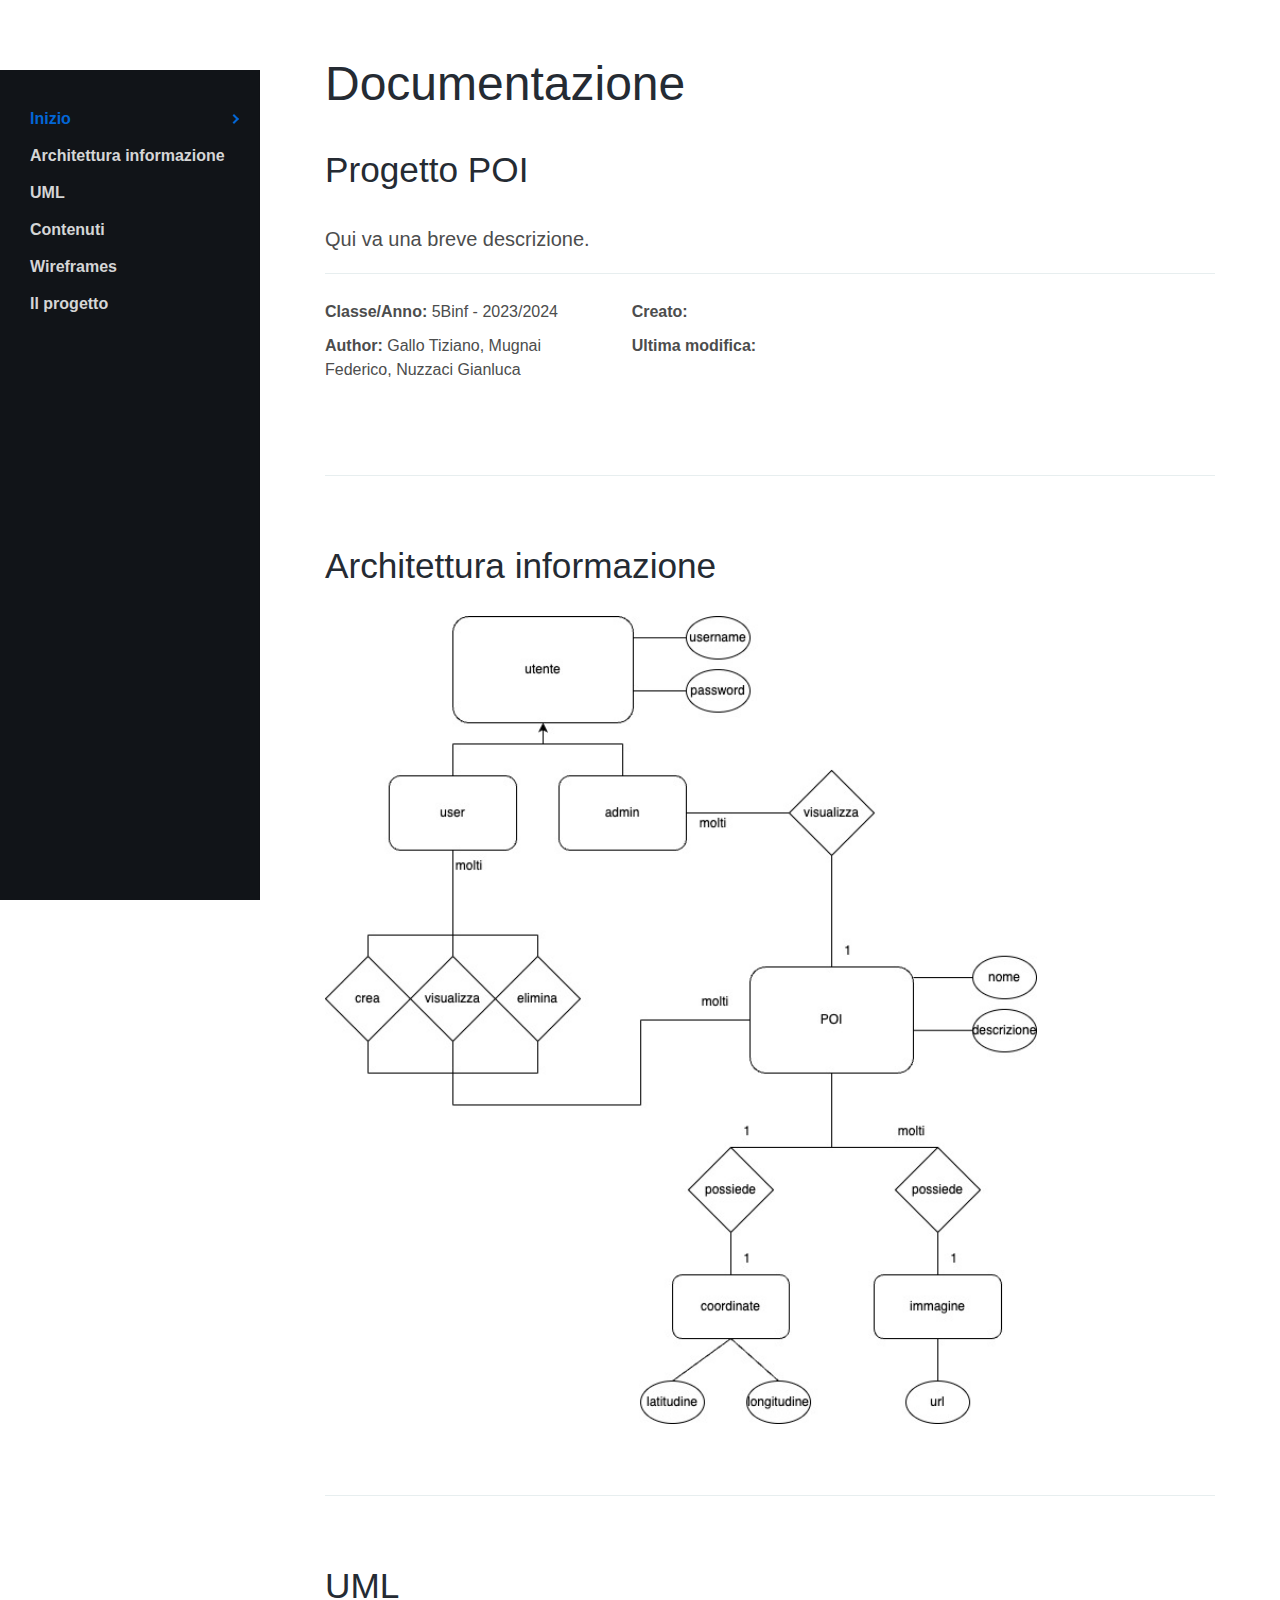
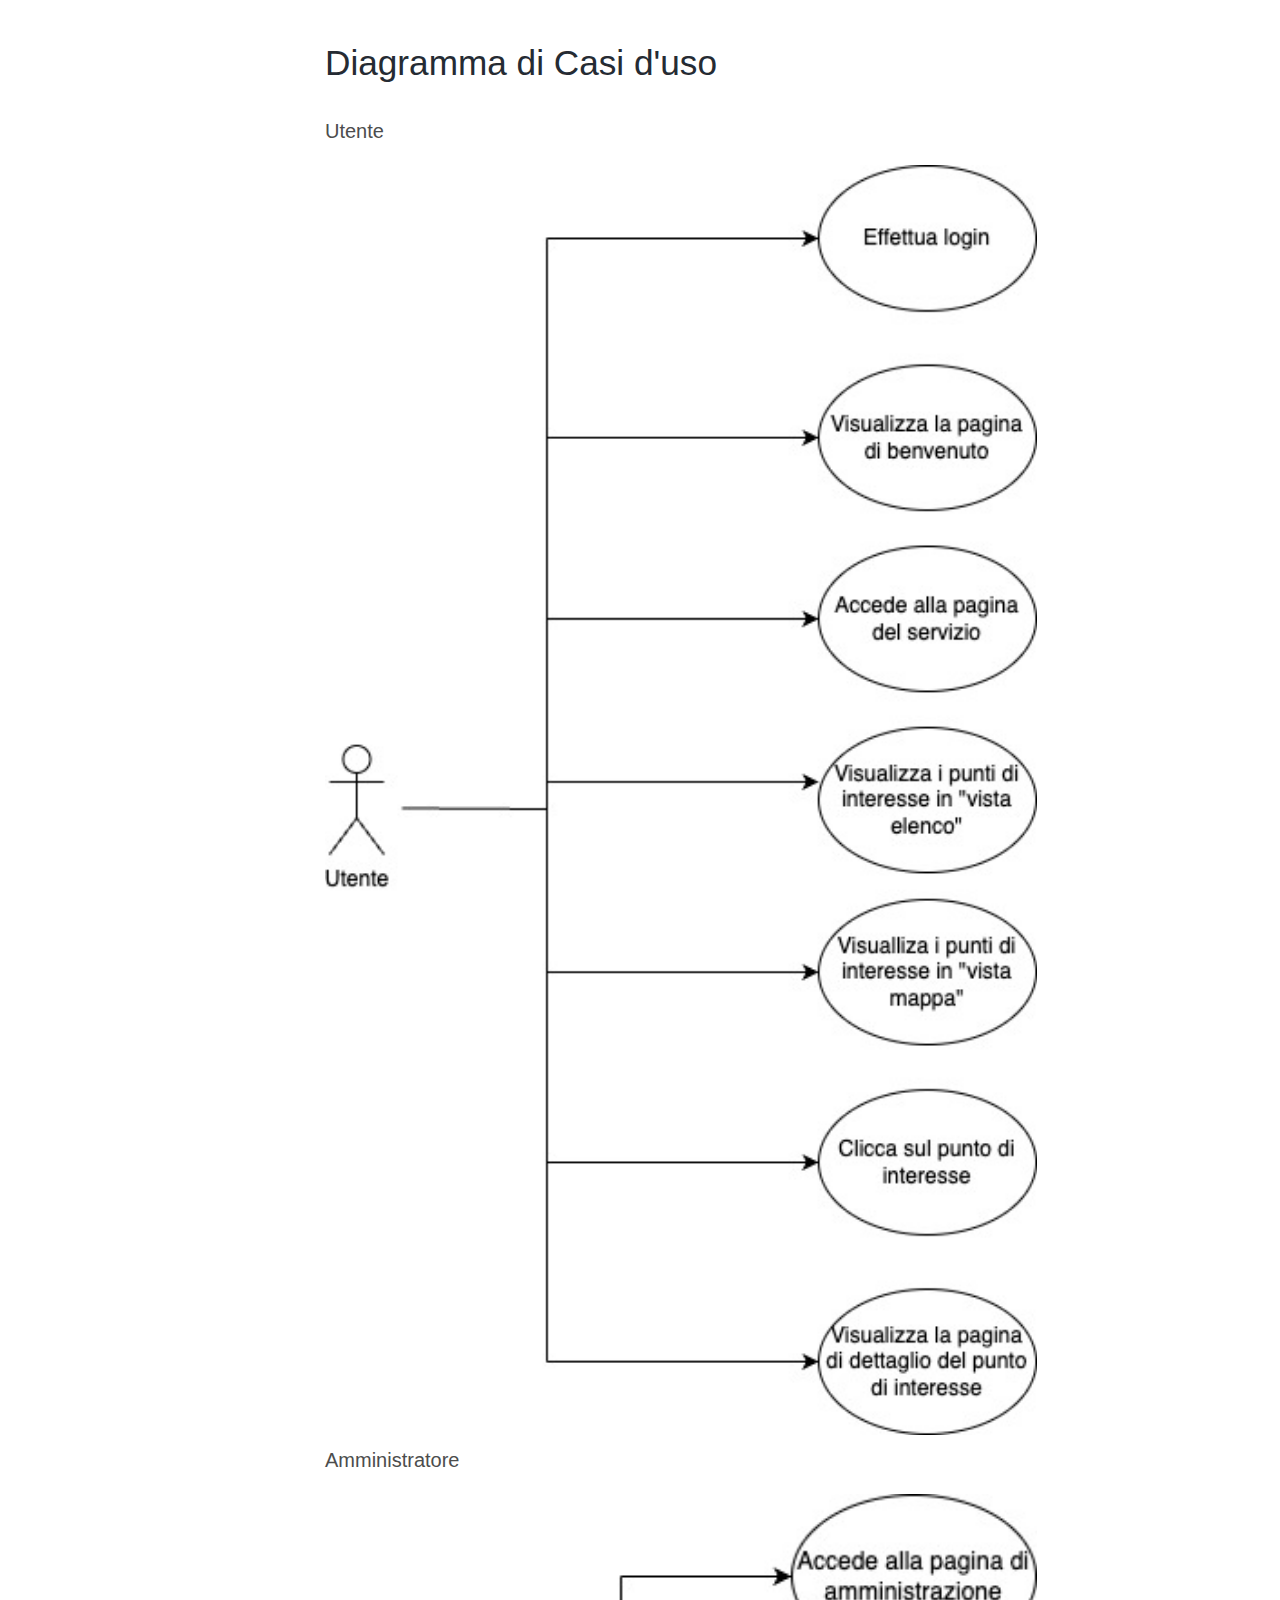
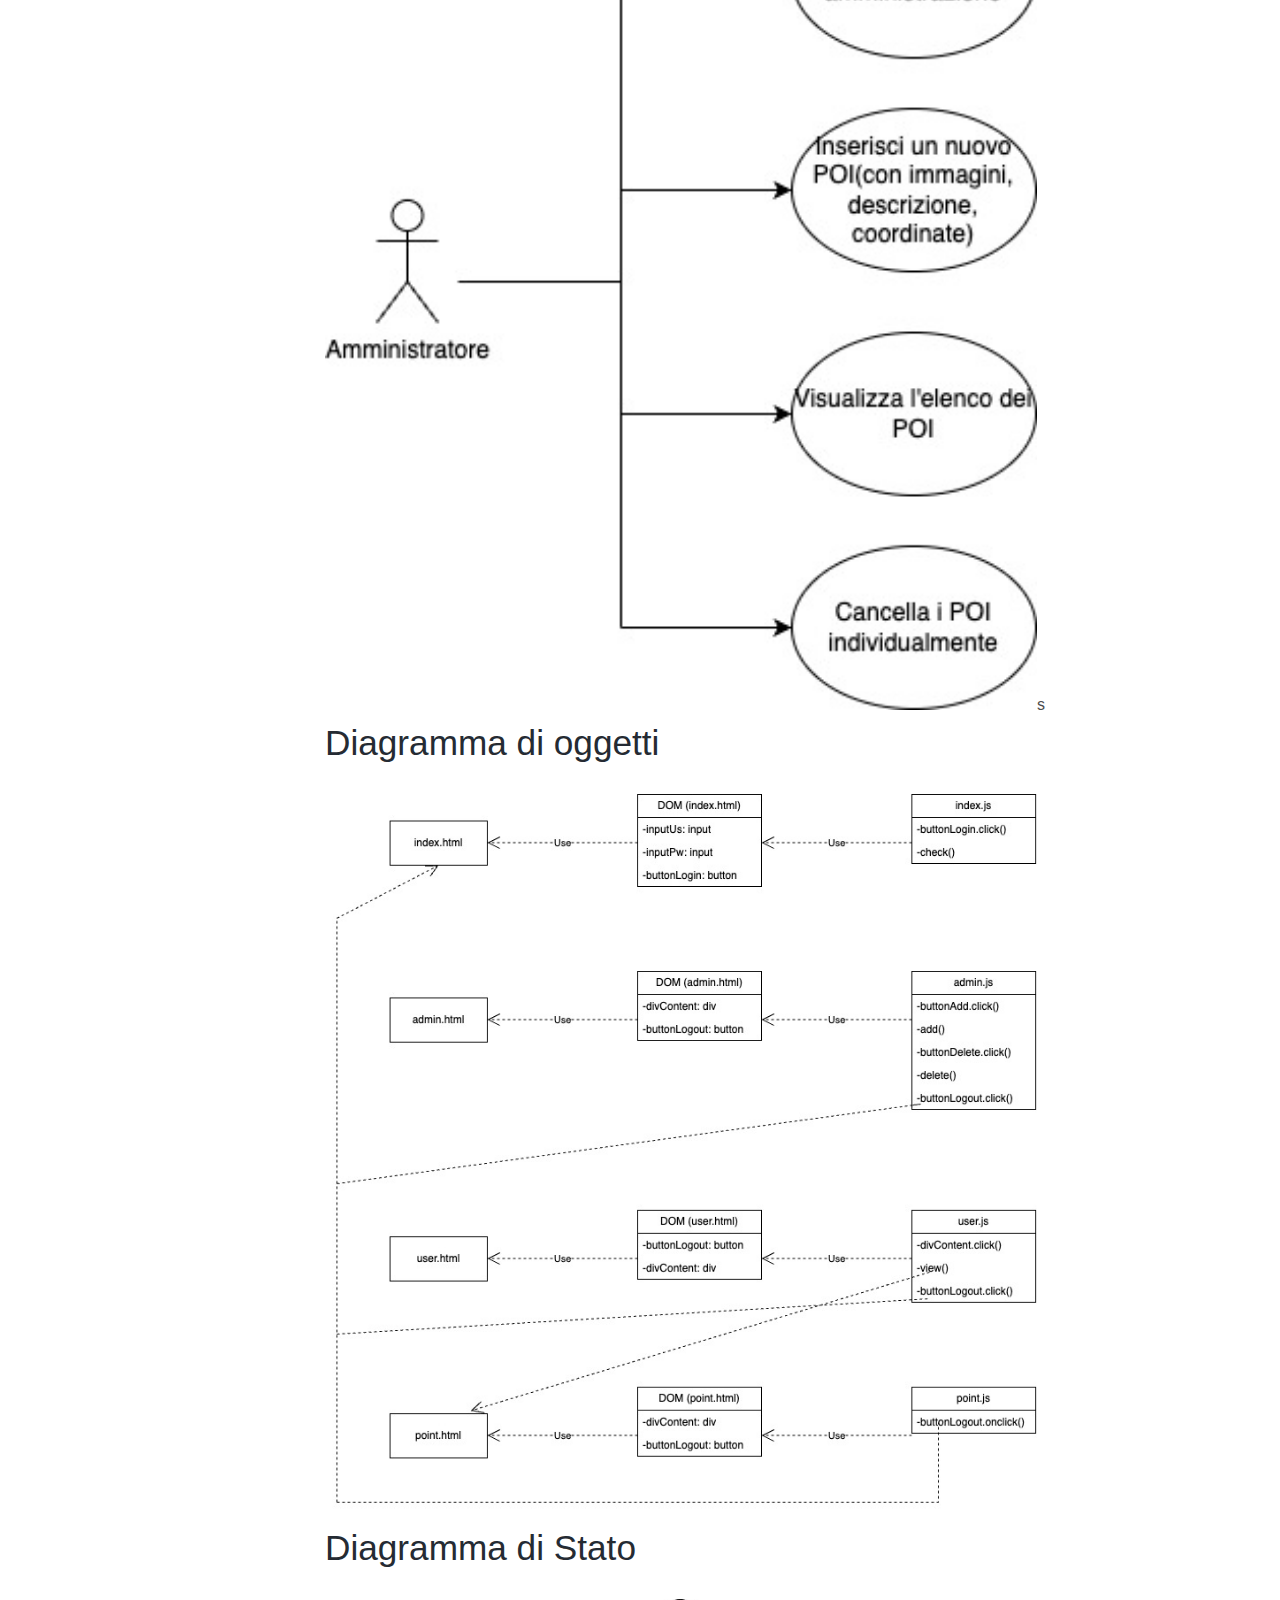
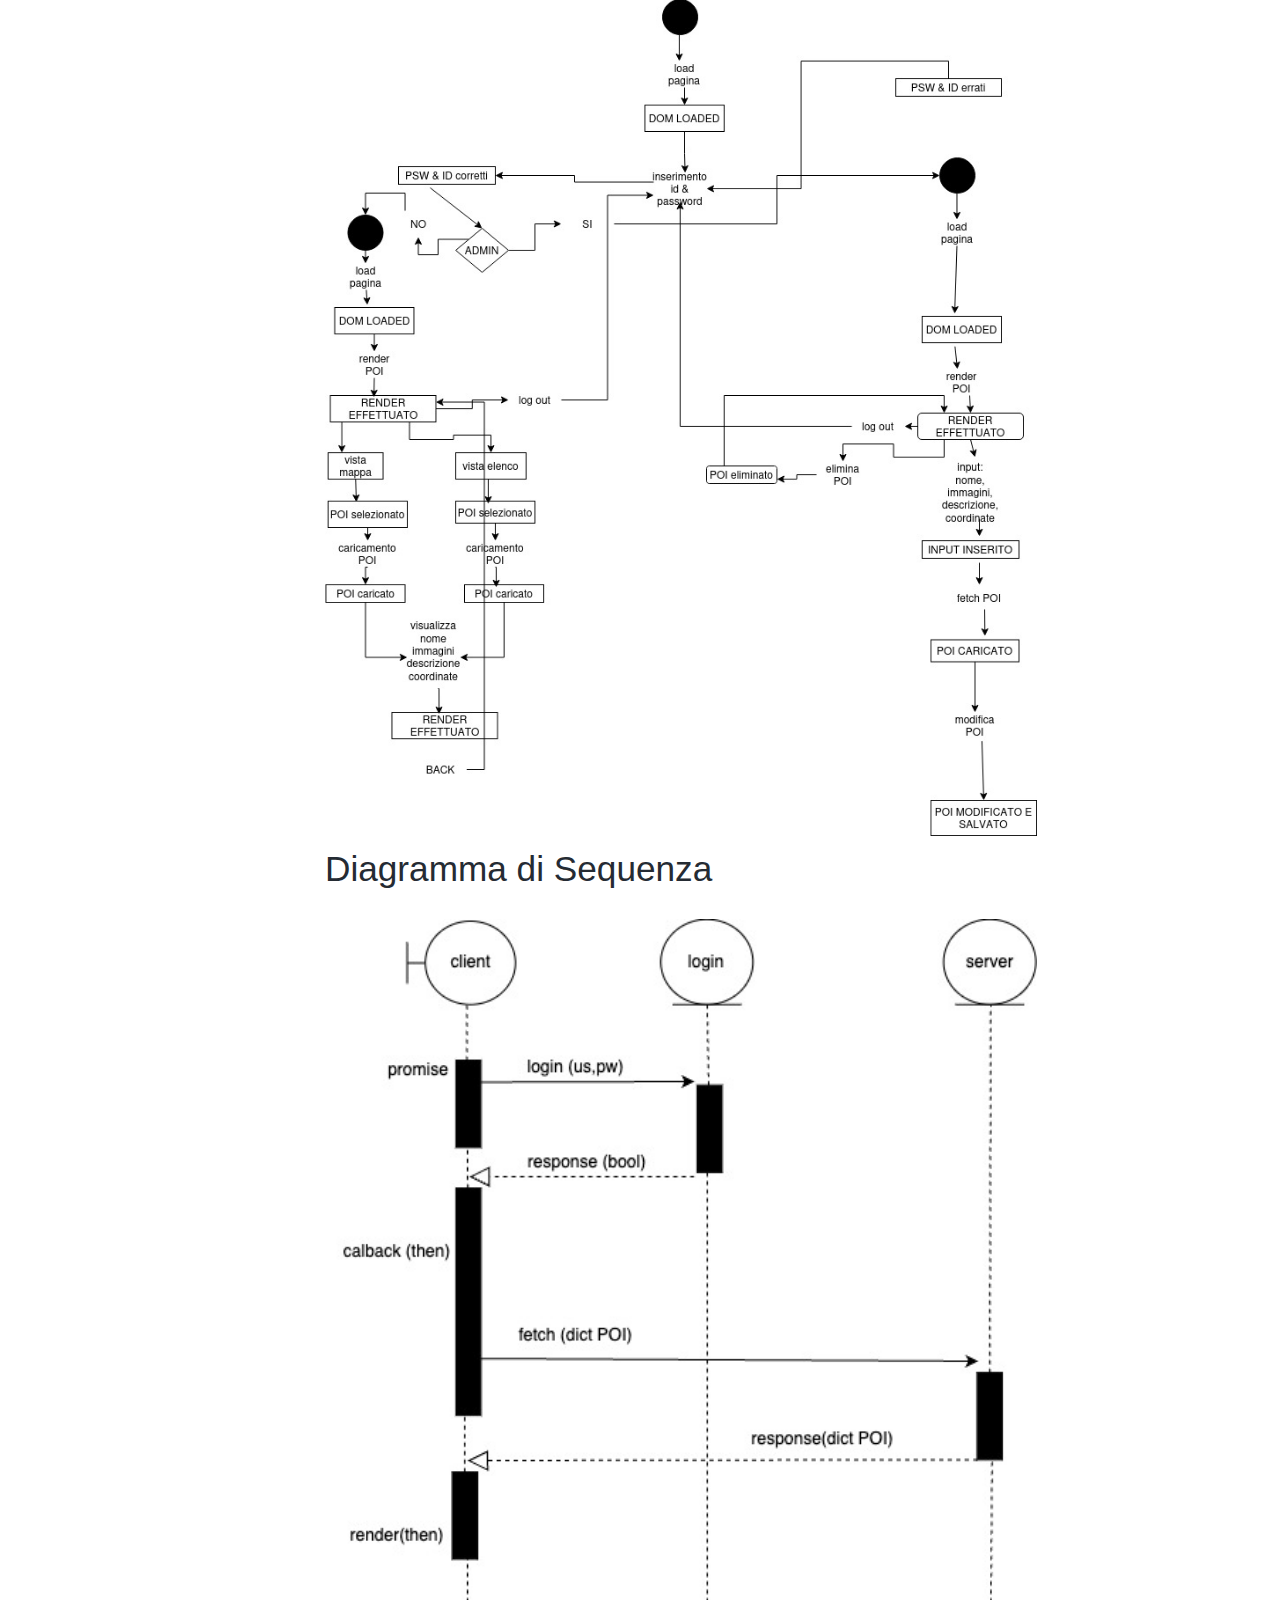
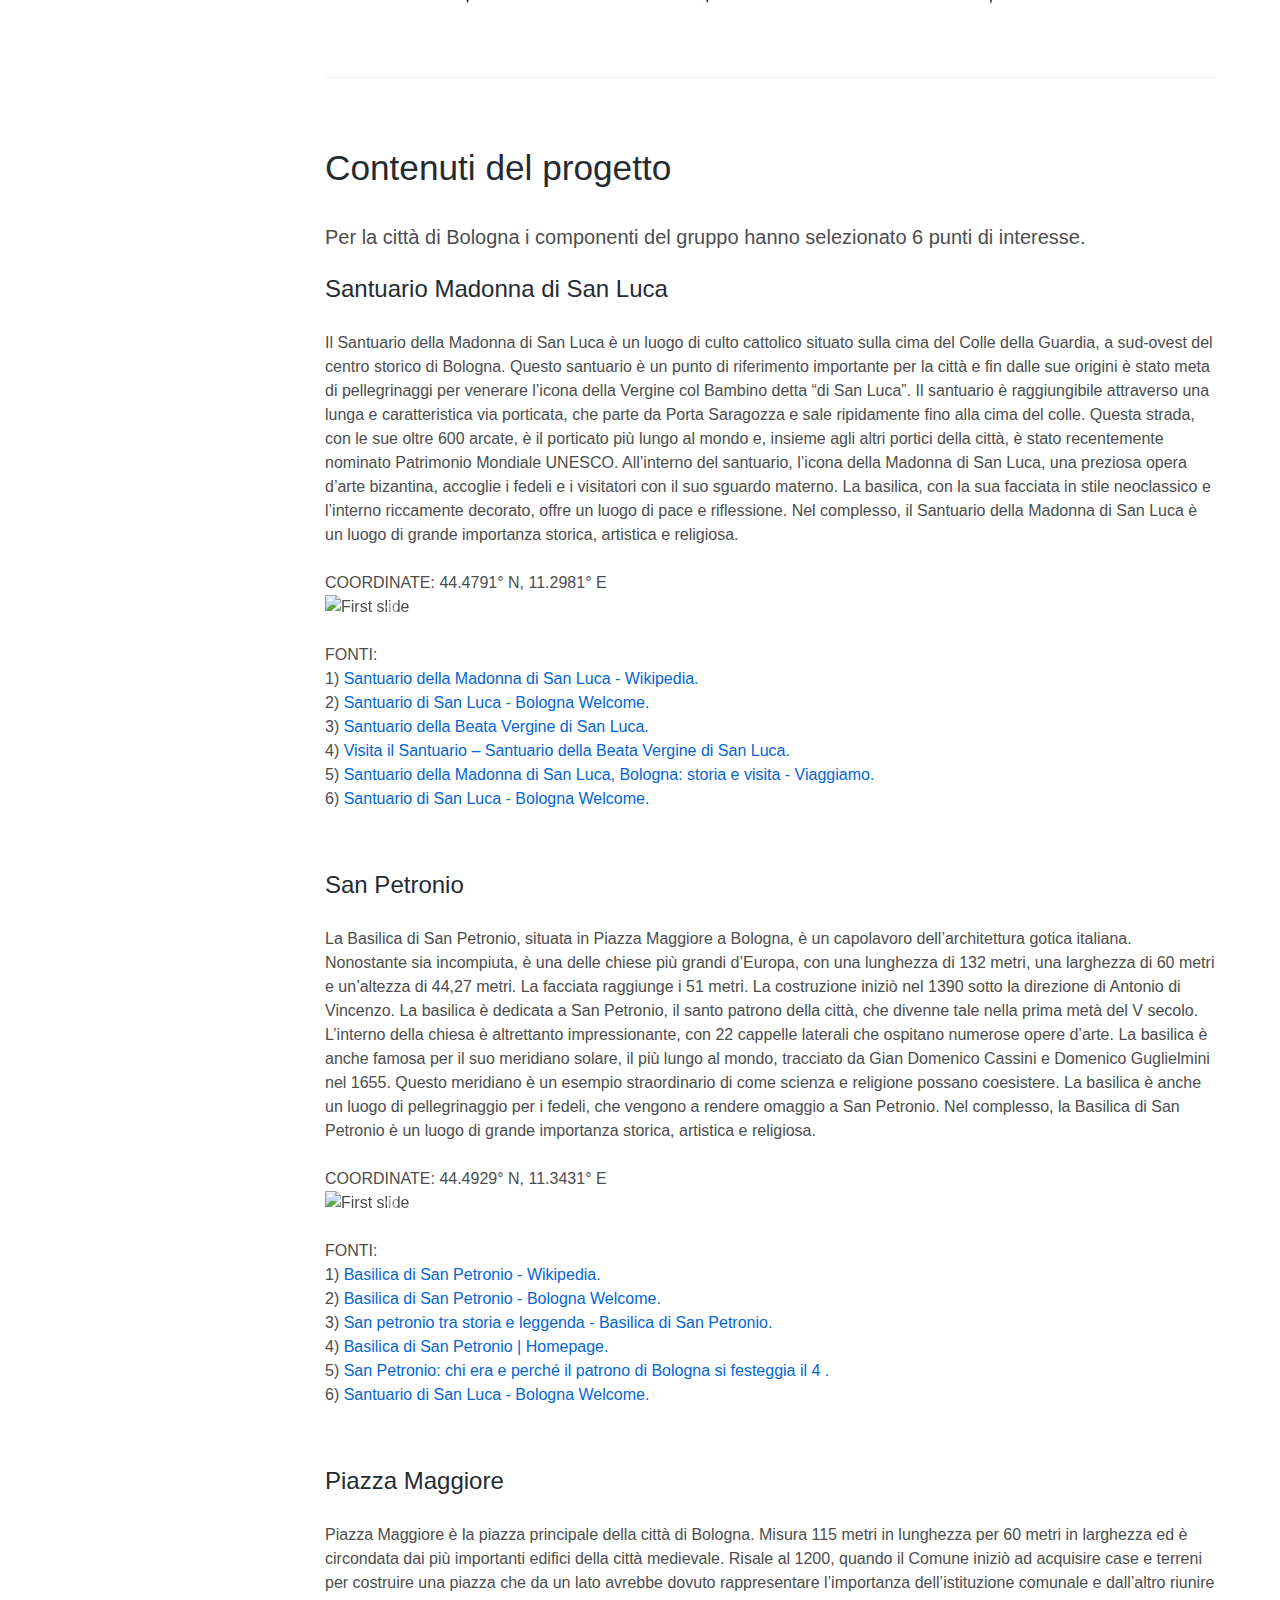
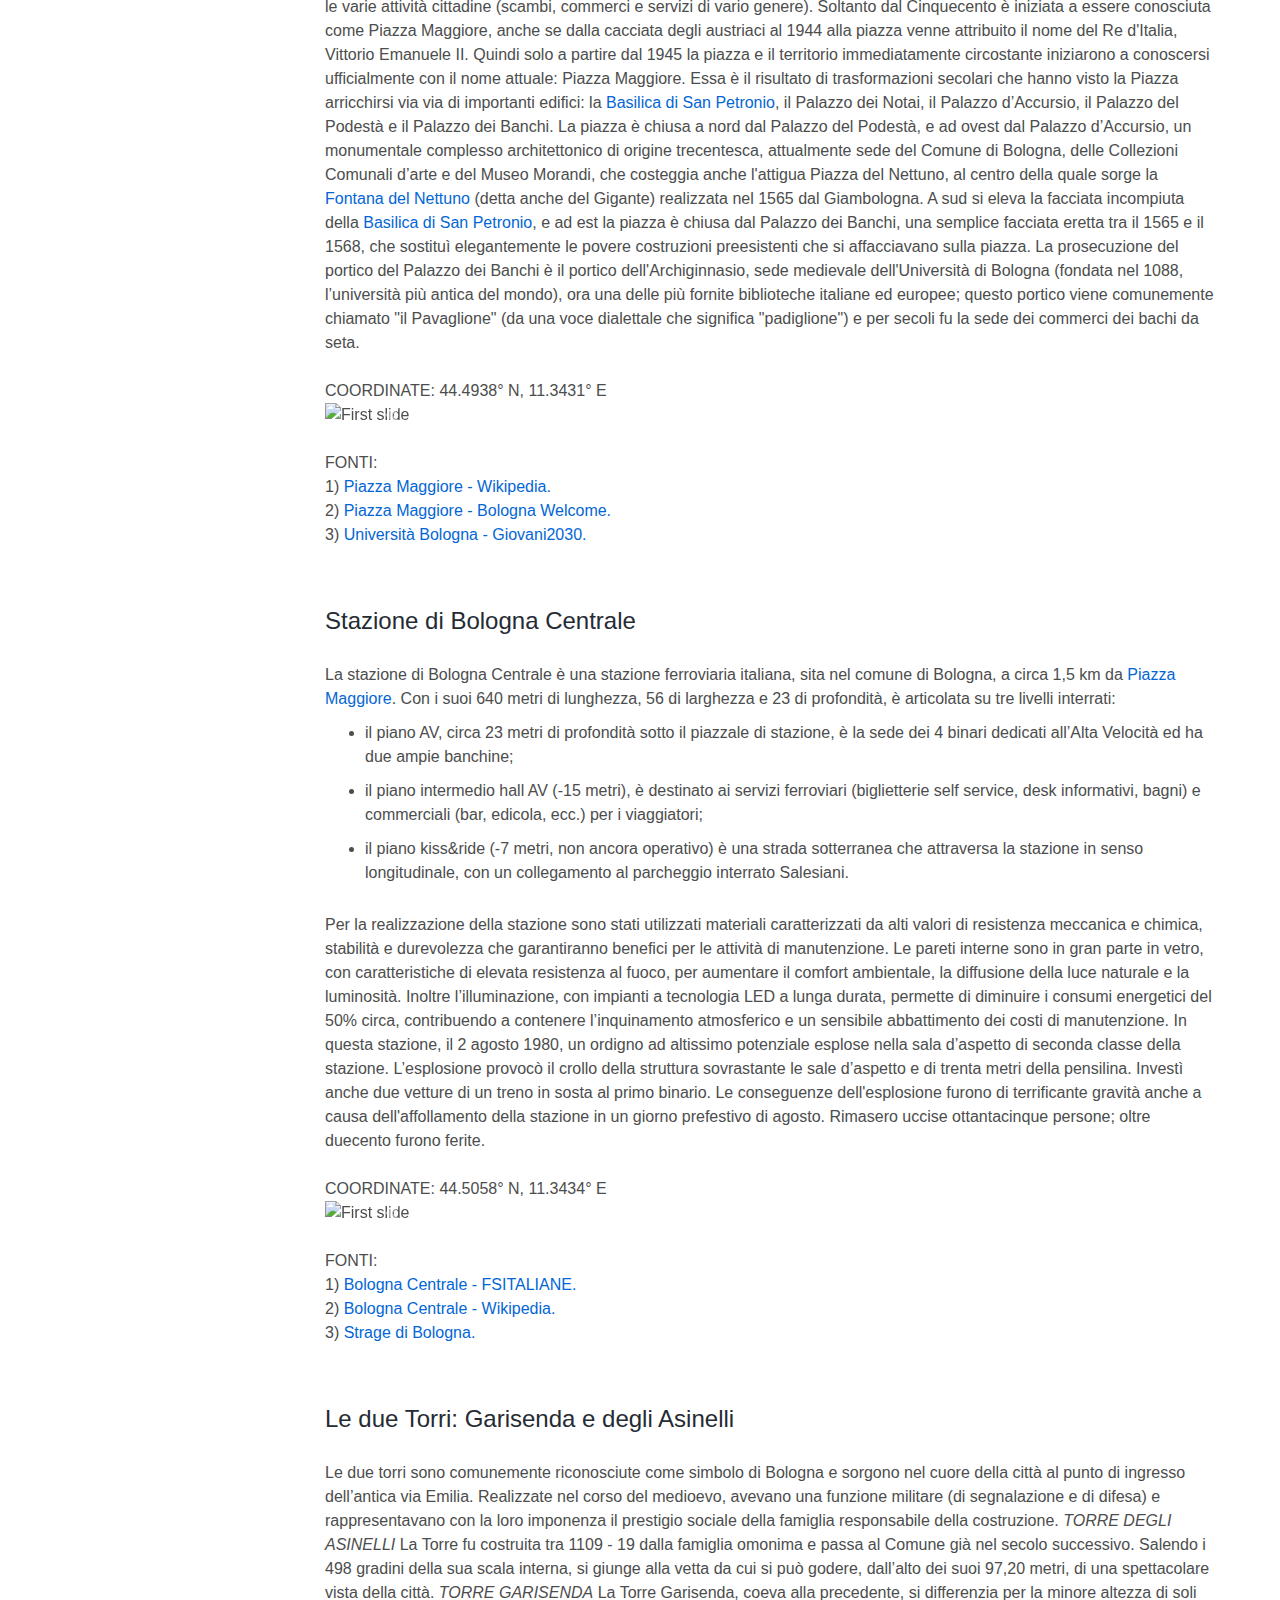
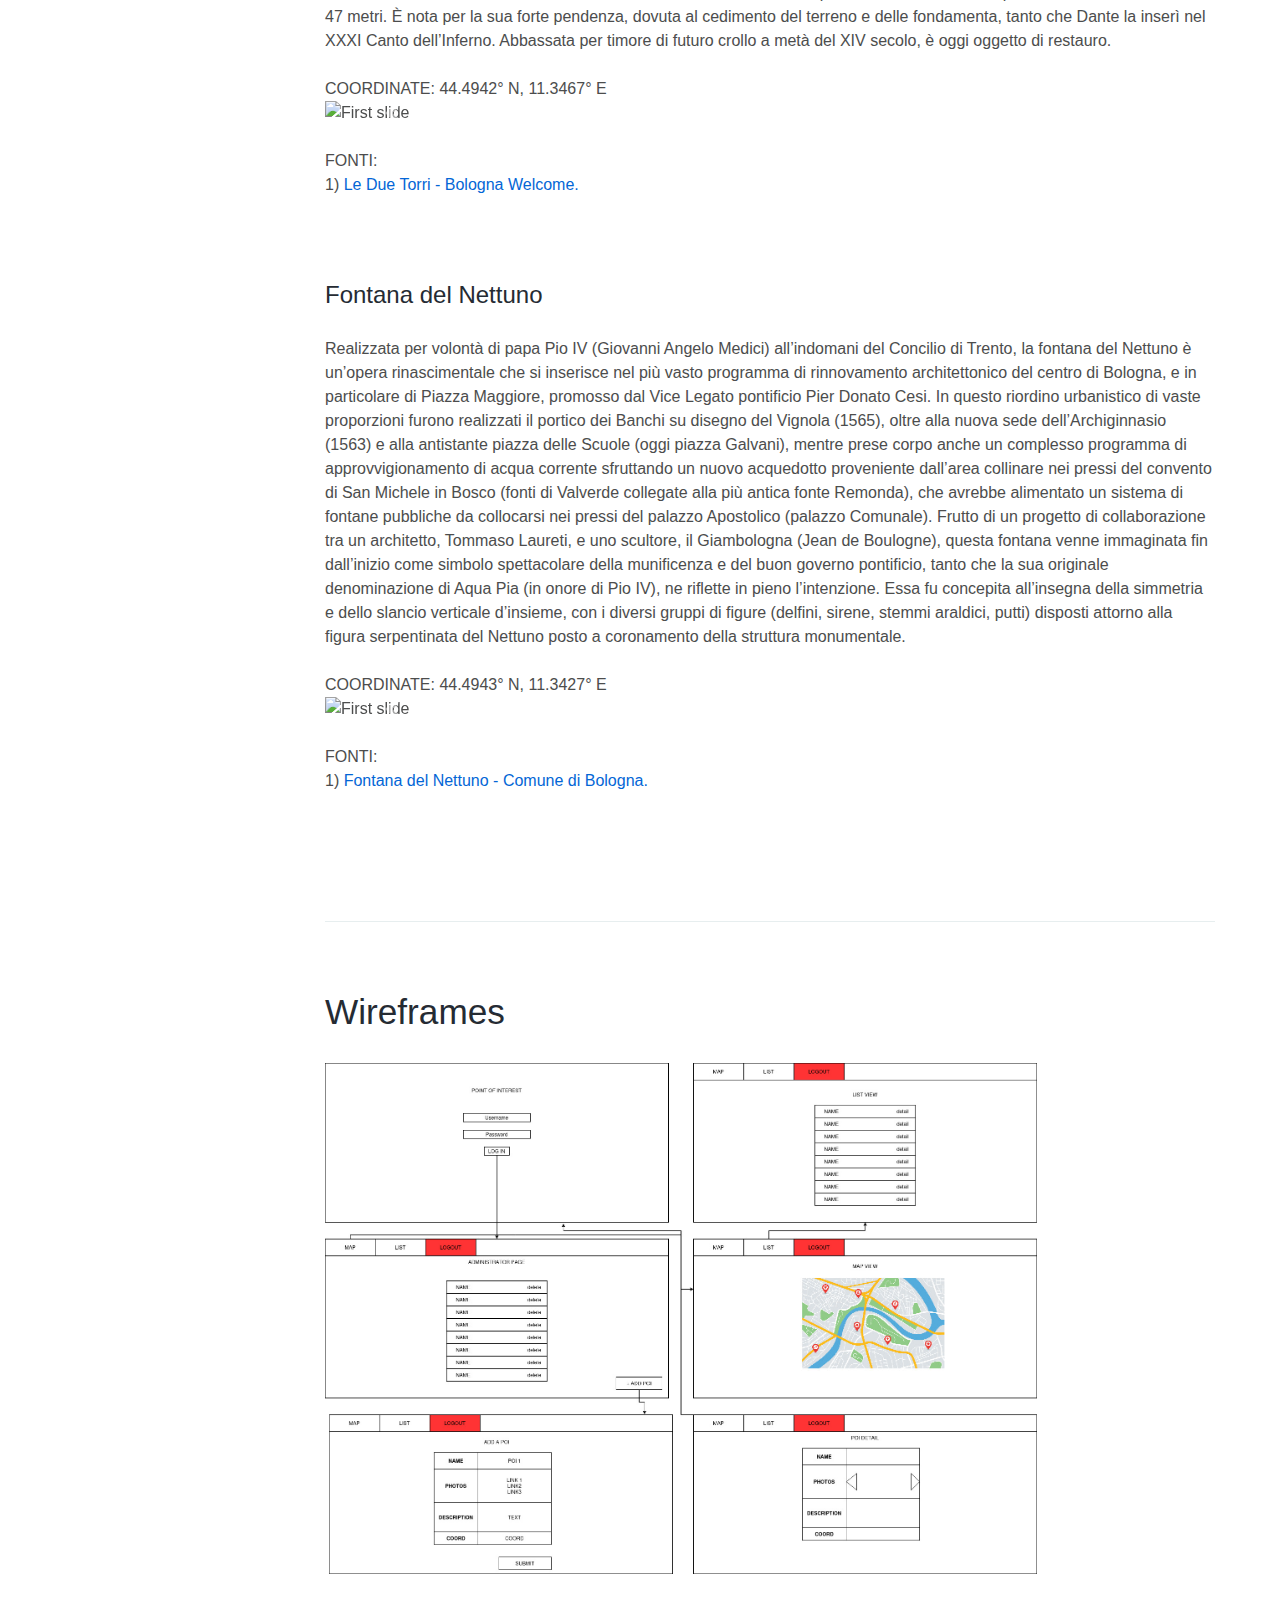
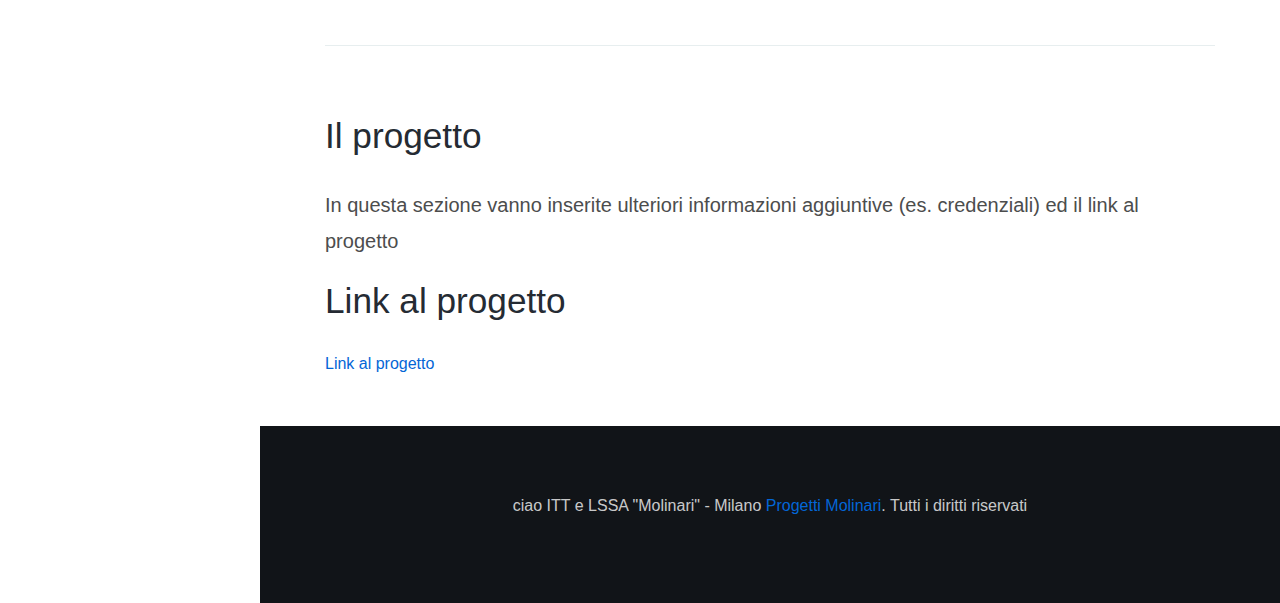
==== commit f6d9b19e: "carousel" ====
--- a/index.html
+++ b/index.html
@@ -414,7 +414,7 @@
 
                 <br>
                 <br>
-                COORDINATE: 44°29′39″N 11°20′48″E
+                COORDINATE: 44.4942° N, 11.3467° E
 
 
 
@@ -469,7 +469,7 @@
 
               <br>
               <br>
-              COORDINATE:  44°29′39.2″N 11°20′33.54″E 
+              COORDINATE:  44.4943° N, 11.3427° E
 
 
 
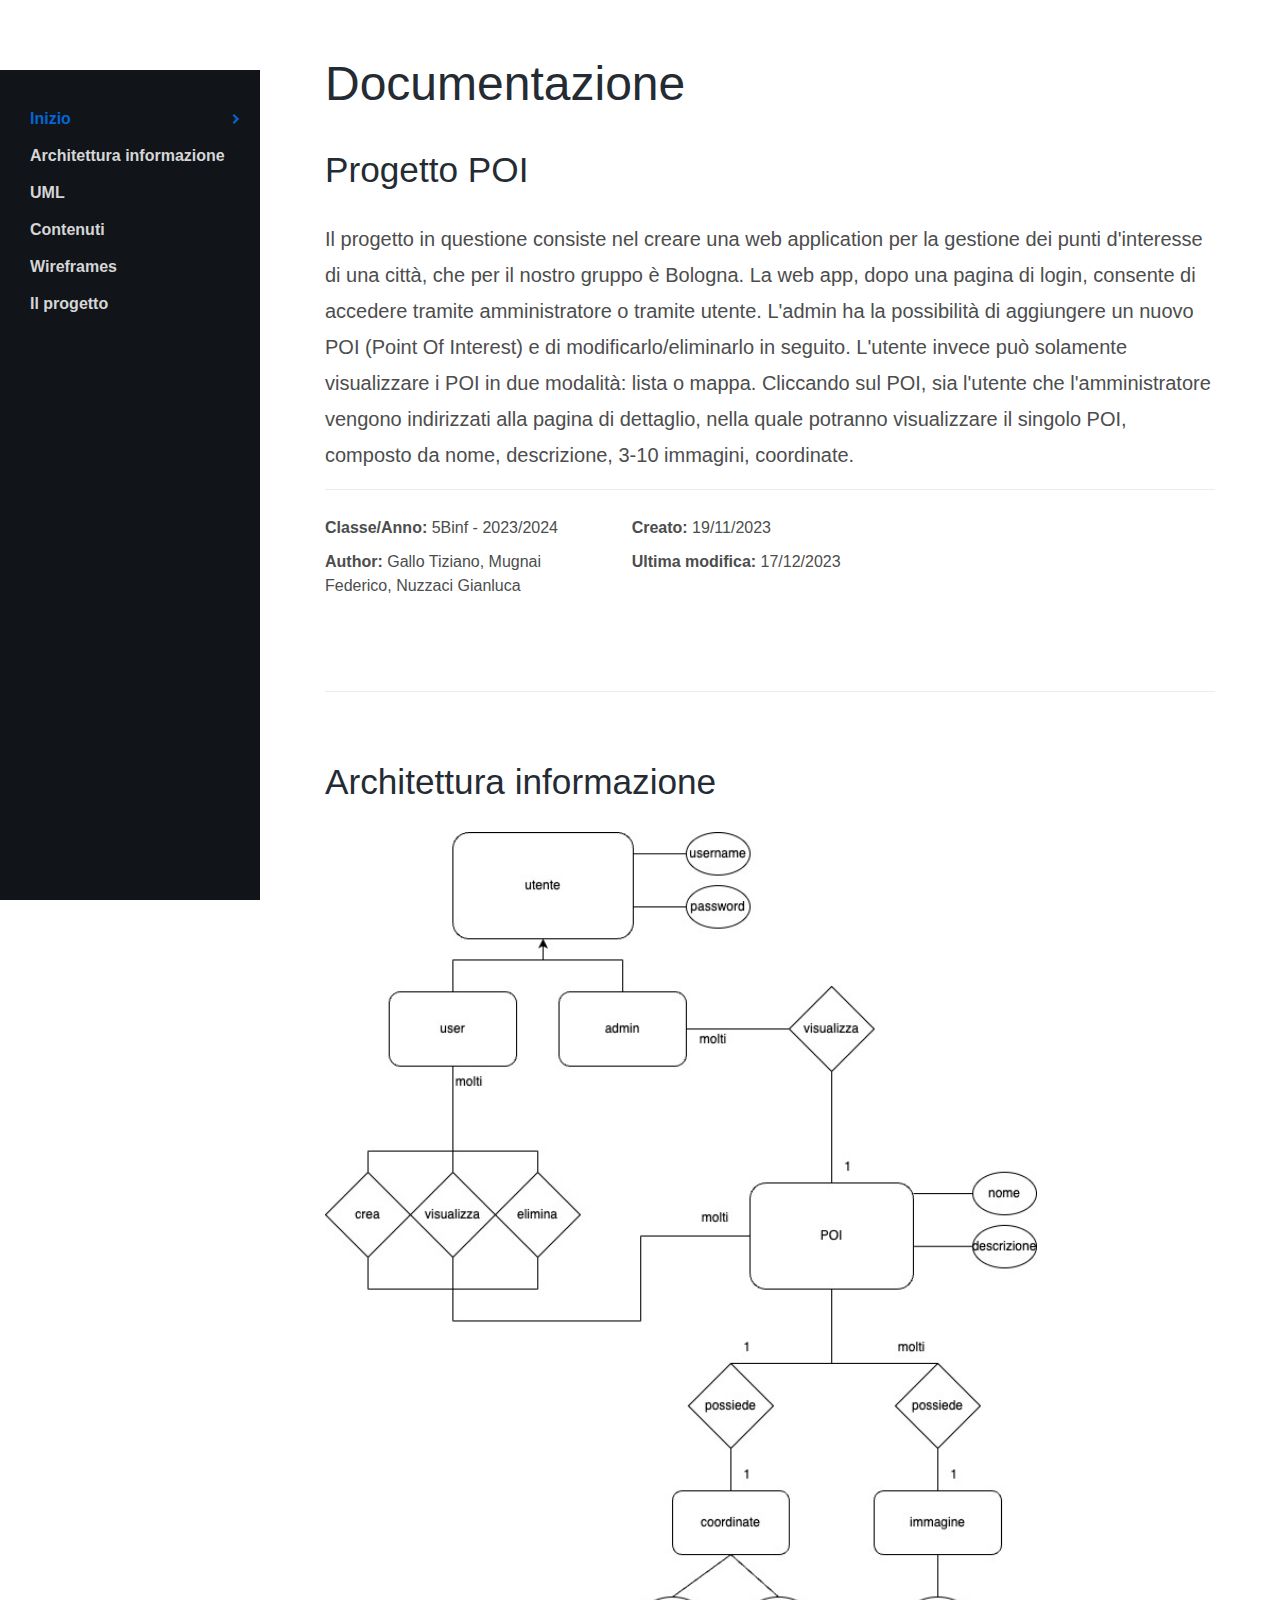
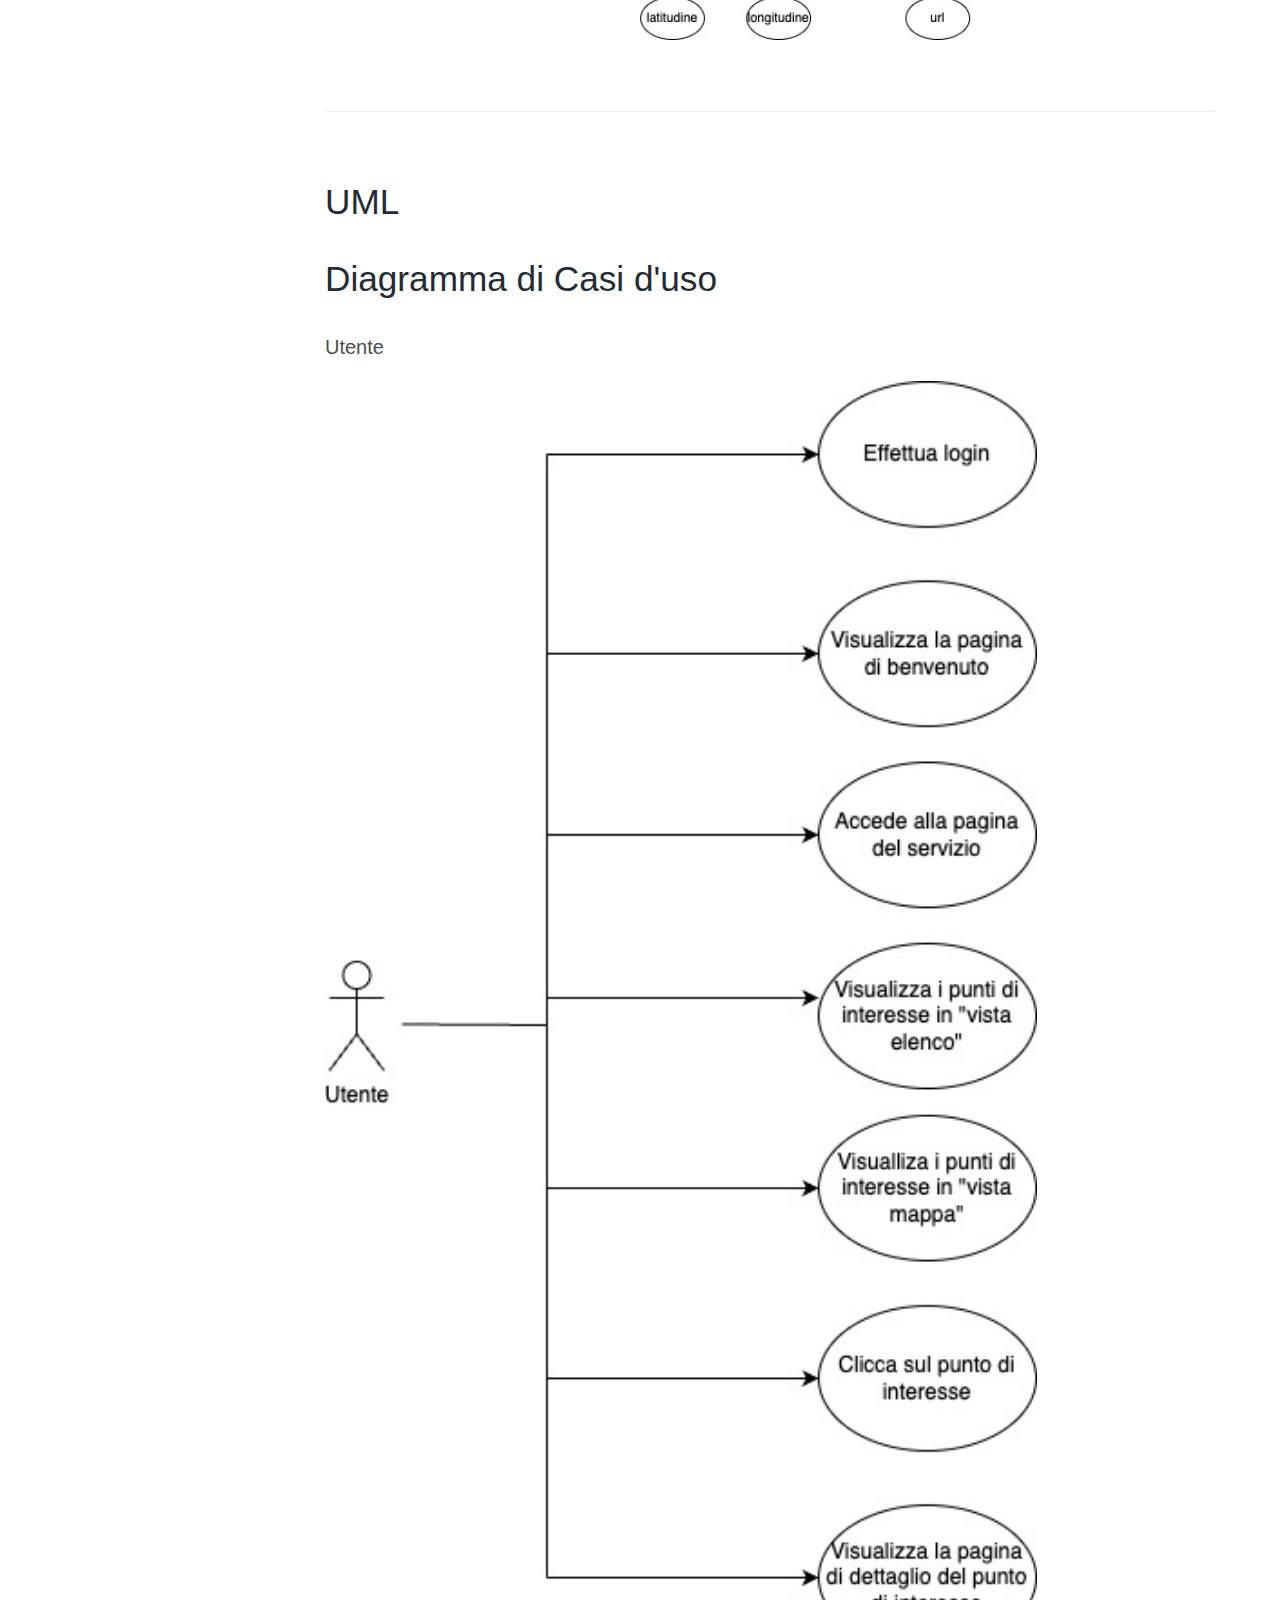
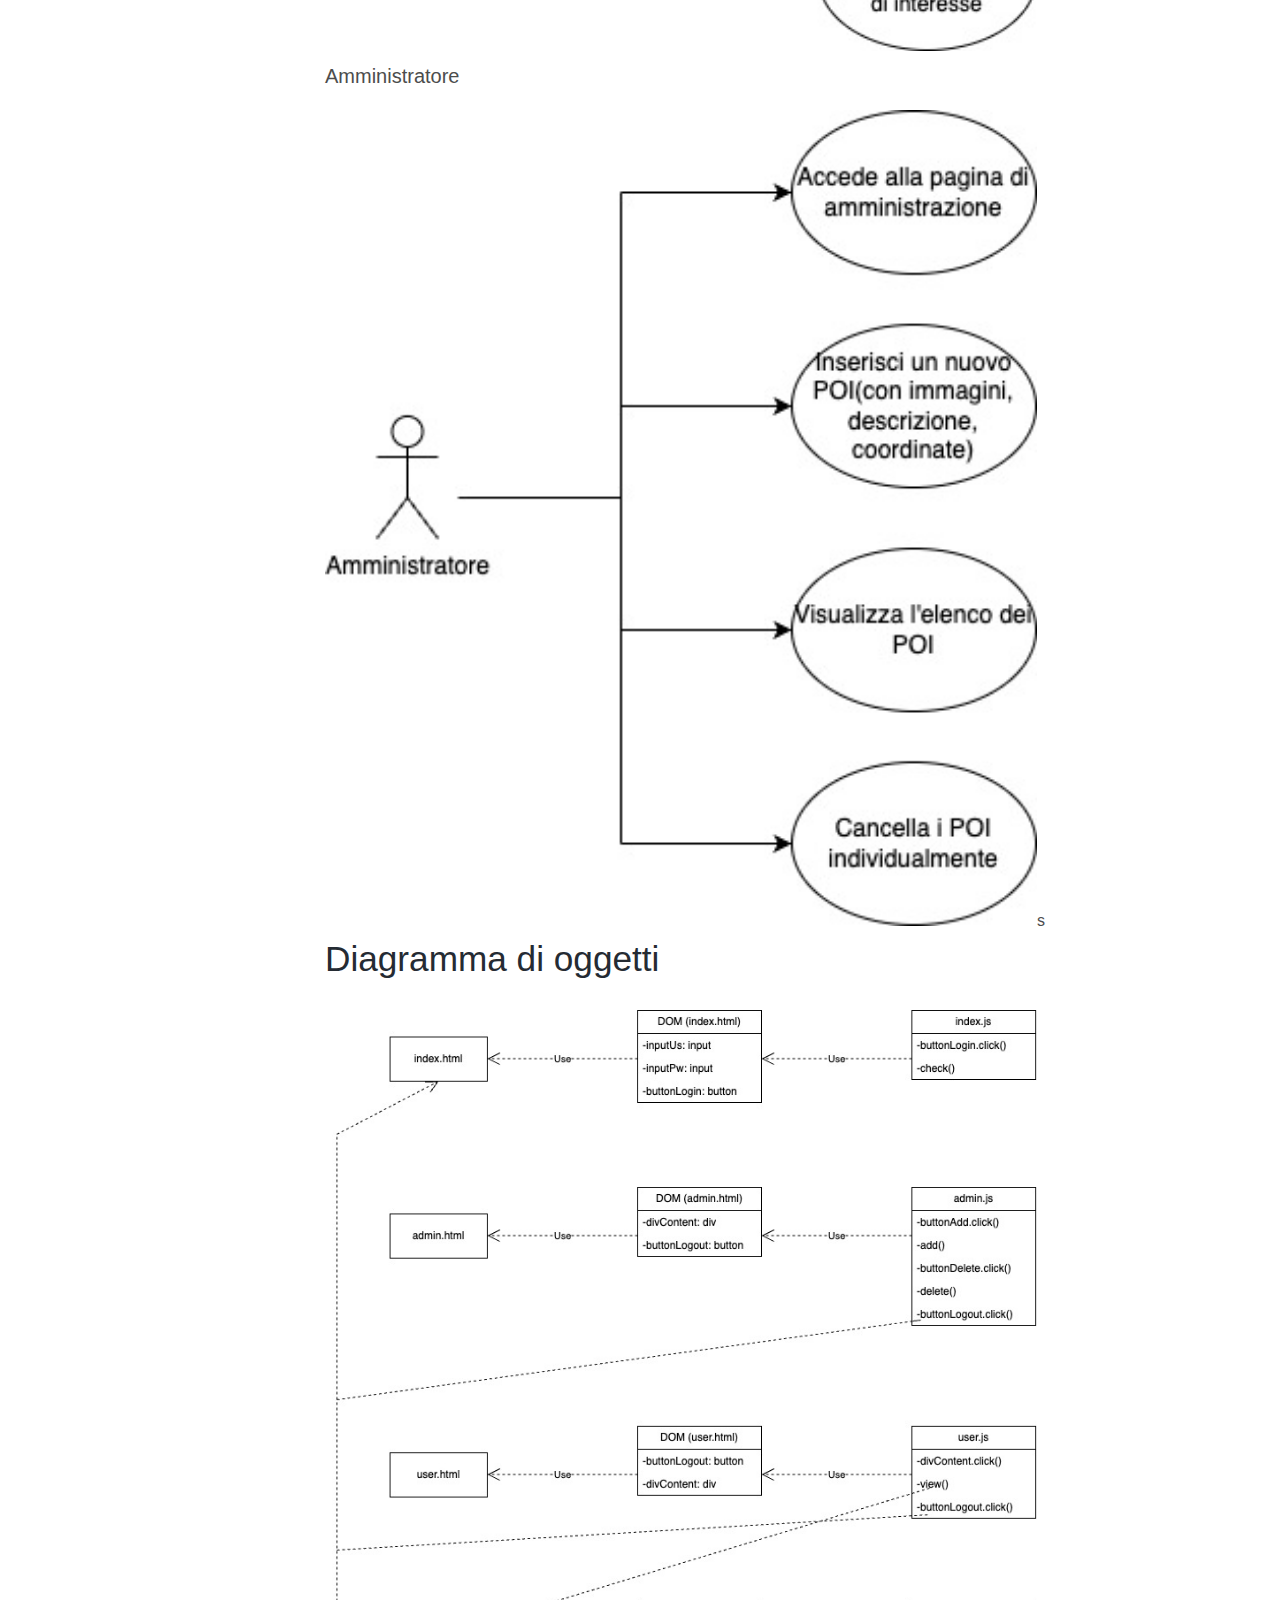
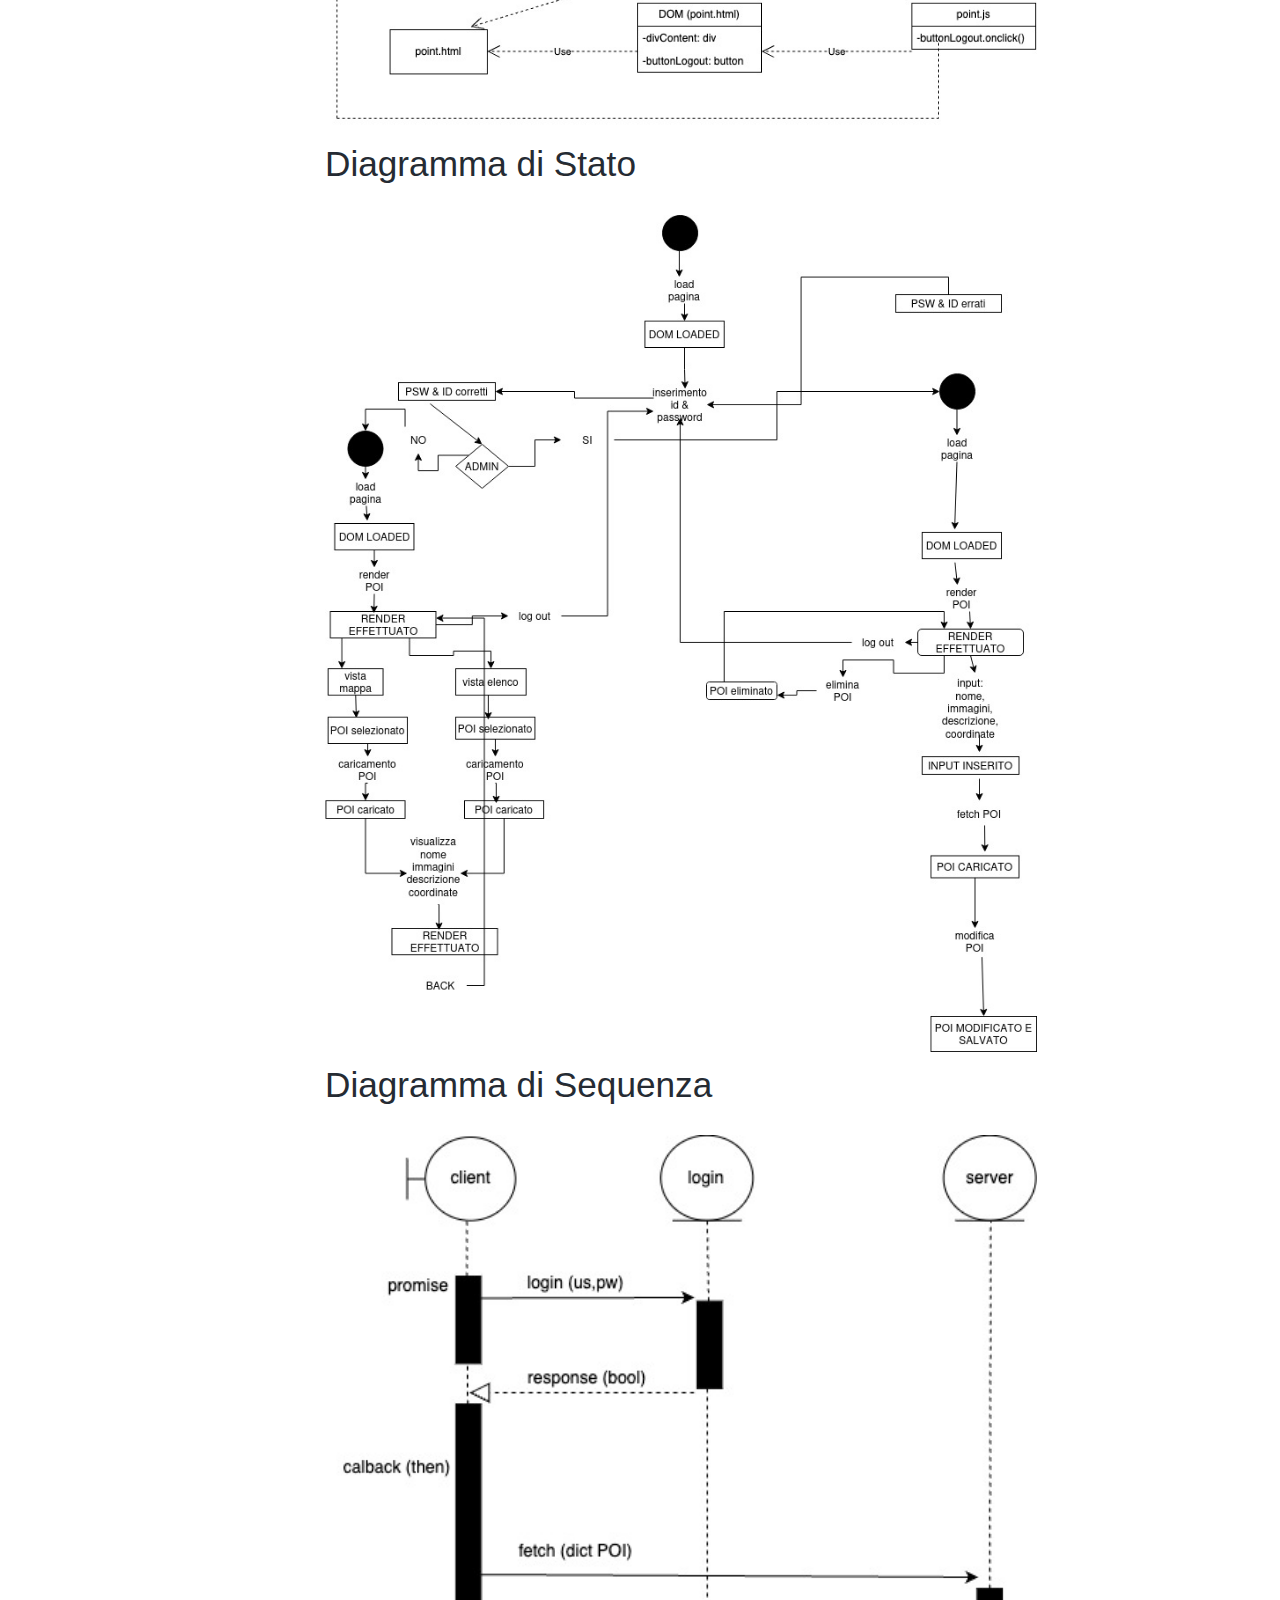
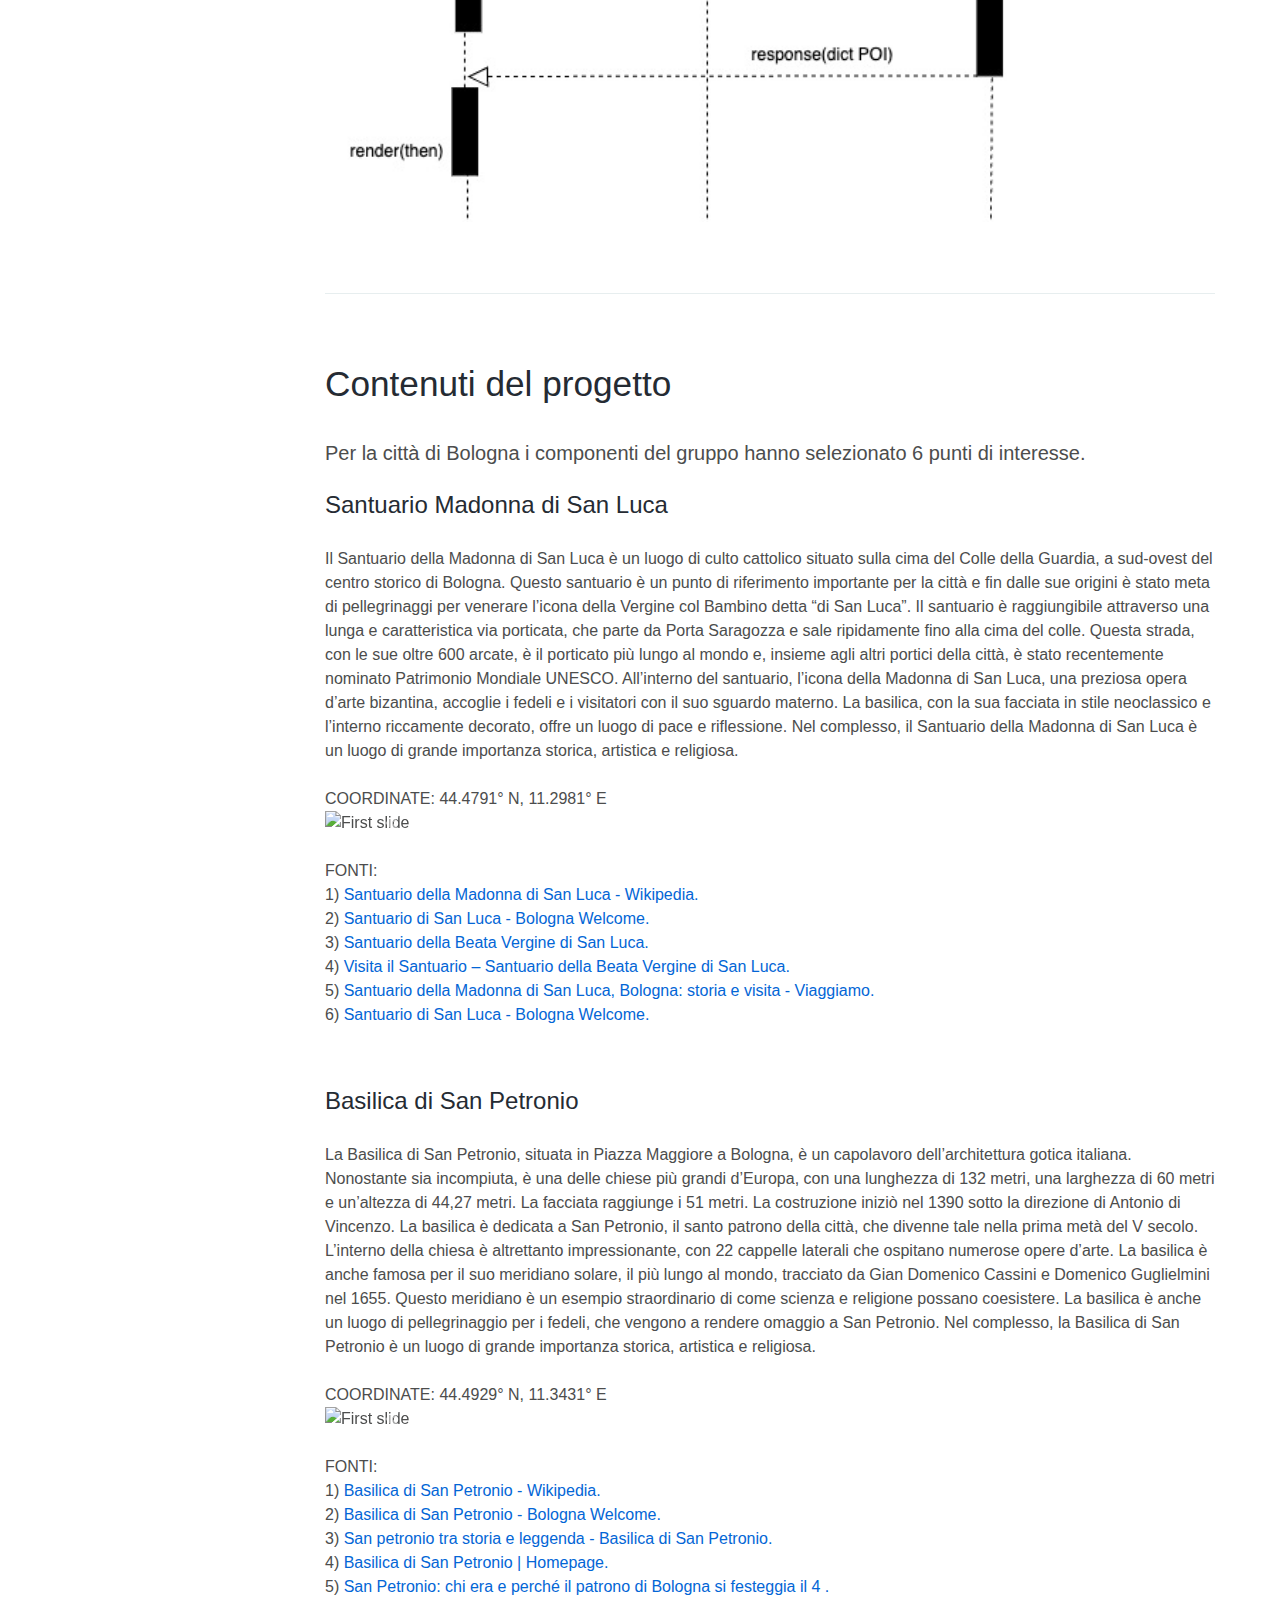
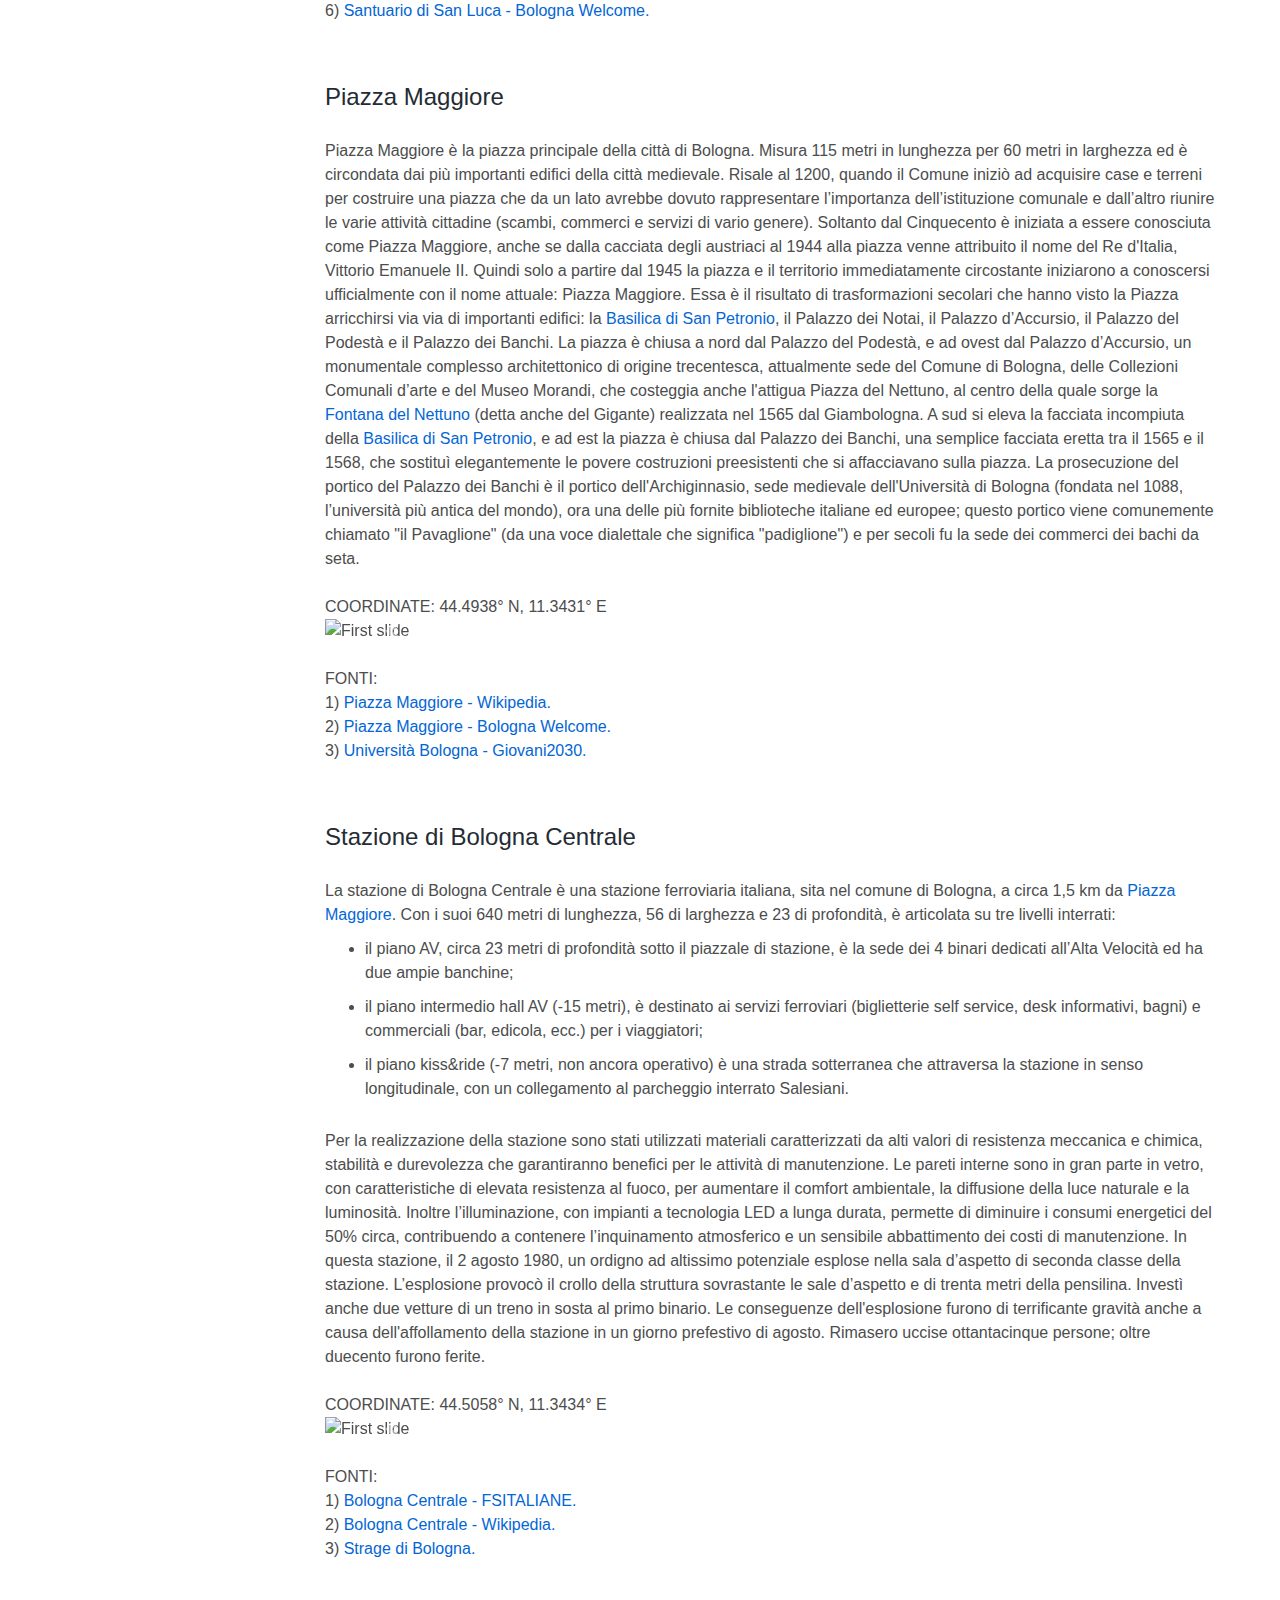
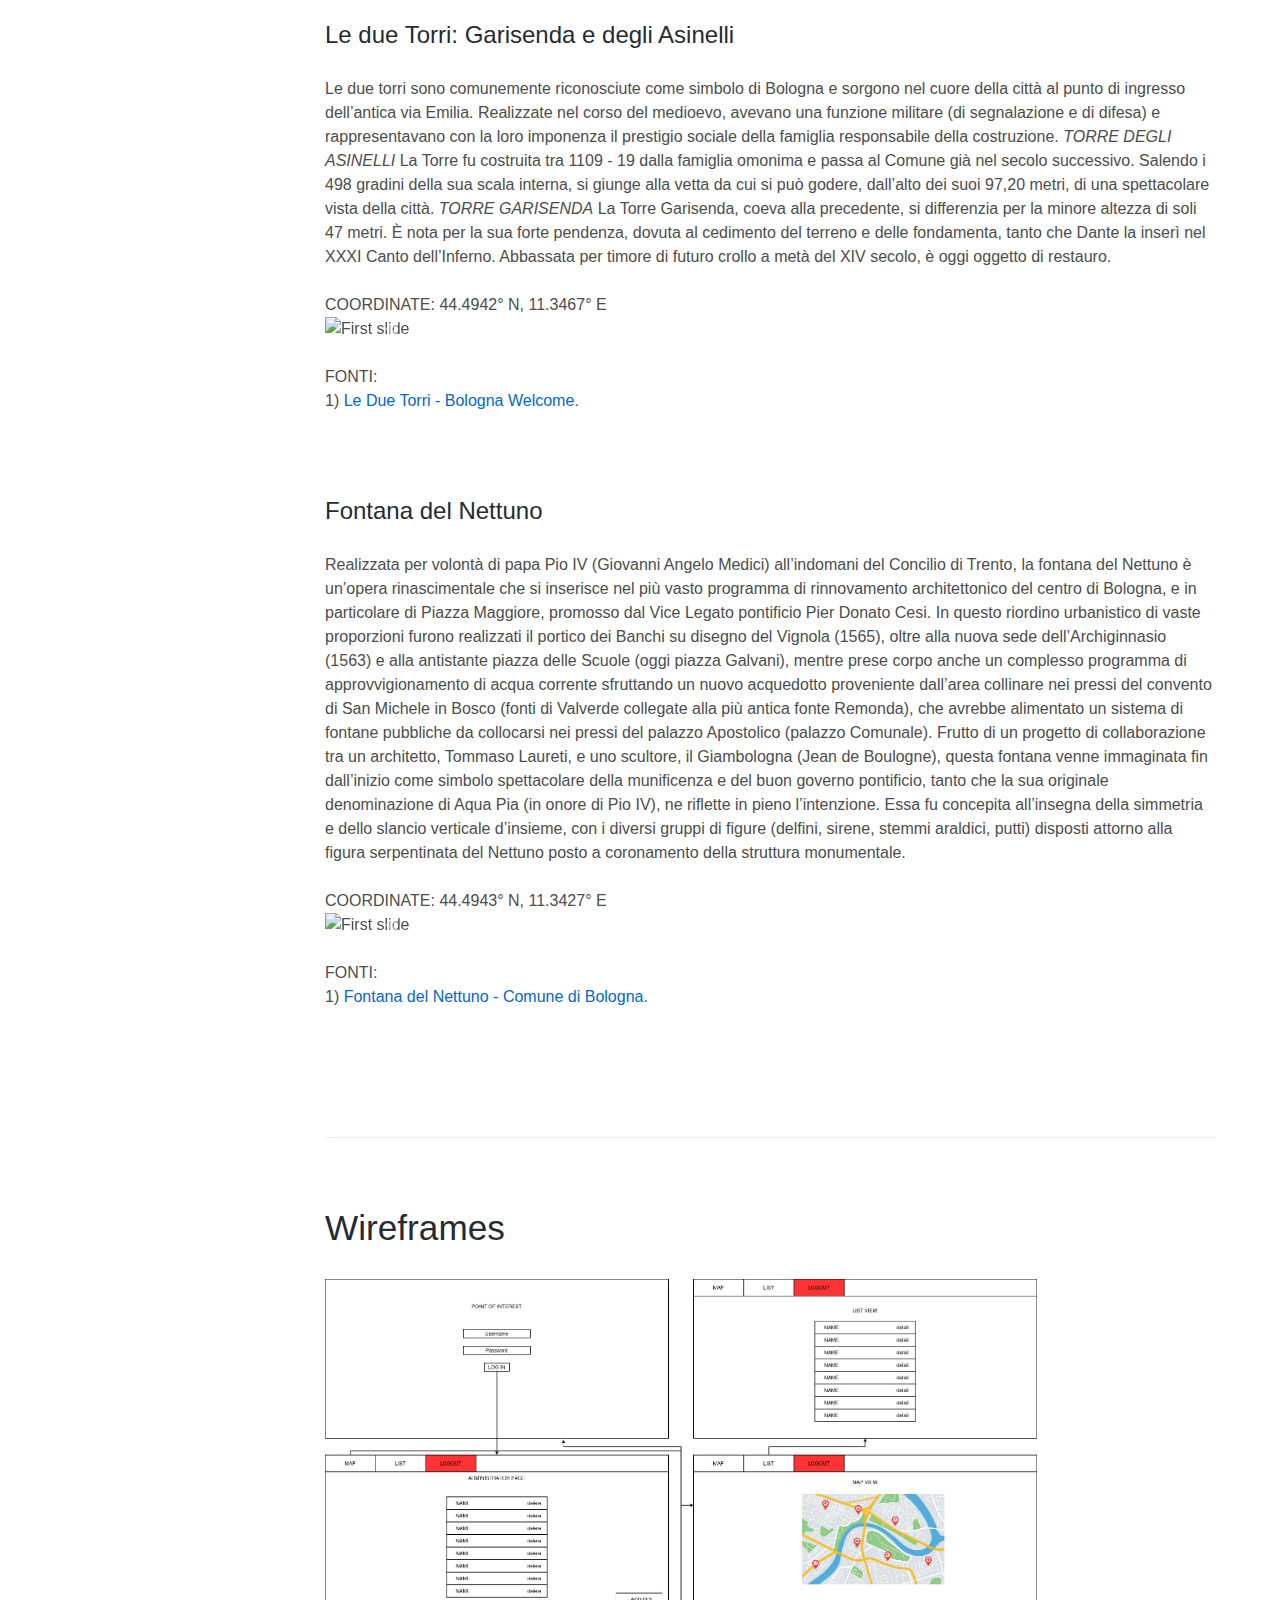
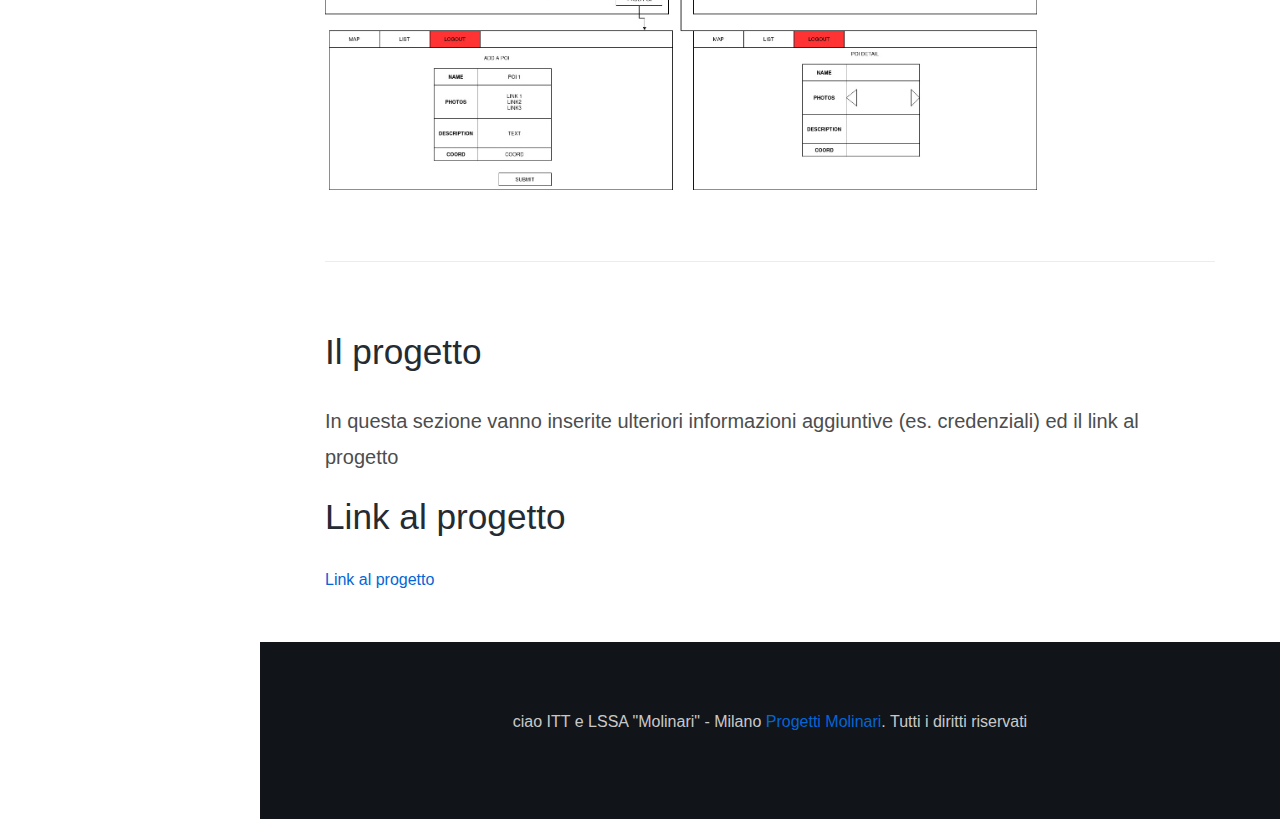
==== commit abf82912: "last-commit" ====
--- a/index.html
+++ b/index.html
@@ -87,7 +87,13 @@
           <section id="start">
             <h1>Documentazione</h1>
             <h2>Progetto POI</h2>
-            <p class="lead">Qui va una breve descrizione.</p>
+            <p class="lead">Il progetto in questione consiste nel creare una web application per la gestione dei punti d'interesse 
+              di una città, che per il nostro gruppo è Bologna. La web app, dopo una pagina di login, consente di accedere tramite 
+              amministratore o tramite utente. L'admin ha la possibilità di aggiungere un nuovo POI (Point Of Interest) e di modificarlo/eliminarlo 
+              in seguito. L'utente invece può solamente visualizzare i POI in due modalità: lista o mappa. Cliccando sul POI, sia l'utente che l'amministratore 
+              vengono indirizzati alla pagina di dettaglio, nella quale potranno visualizzare il singolo POI, composto da nome, descrizione, 3-10 immagini,
+              coordinate.
+            </p>
             <hr>
             <div class="row">
               <div class="col-sm-6 col-lg-4">
@@ -98,8 +104,8 @@
               </div>
               <div class="col-sm-6 col-lg-4">
                 <ul class="list-unstyled">
-                  <li><strong class="font-weight-700">Creato:</strong></li>
-                  <li><strong>Ultima modifica:</strong></li>
+                  <li><strong class="font-weight-700">Creato:</strong> 19/11/2023</li>
+                  <li><strong>Ultima modifica:</strong> 17/12/2023</li>
                 </ul>
               </div>
             </div>
@@ -164,19 +170,19 @@
             <div id="carouselExampleControls1" class="carousel slide" data-ride="carousel">
               <div class="carousel-inner">
                 <div class="carousel-item active">
-                  <img class="d-block w-100" src="https://i.postimg.cc/7hHp7dZ4/sanluca1.jpg" title="source: imgur.com" alt="First slide">
-                </div>
-                <div class="carousel-item">
-                  <img class="d-block w-100" src="https://i.postimg.cc/KzFVSwLT/sanluca2.jpg" title="source: imgur.com" alt="Second slide">
-                </div>
-                <div class="carousel-item">
-                  <img class="d-block w-100" src="https://i.postimg.cc/wM4bNBr5/sanluca3.jpg" title="source: imgur.com" alt="Third slide">
-                </div>
-                <div class="carousel-item">
-                  <img class="d-block w-100" src="https://i.postimg.cc/4Nn0gzKW/sanluca4.jpg" title="source: imgur.com" alt="Third slide">
-                </div>
-                <div class="carousel-item">
-                  <img class="d-block w-100" src="https://i.postimg.cc/W4cYgC5y/sanluca5.jpg" title="source: imgur.com" alt="Third slide">
+                  <img class="d-block w-100" src="https://i.postimg.cc/hhRBszFp/sanluca1.jpg" title="source: imgur.com" alt="First slide">
+                </div>
+                <div class="carousel-item">
+                  <img class="d-block w-100" src="https://i.postimg.cc/KY8RBVD4/sanluca2.webp" title="source: imgur.com" alt="Second slide">
+                </div>
+                <div class="carousel-item">
+                  <img class="d-block w-100" src="https://i.postimg.cc/0jDQ9qPX/sanluca3.jpg" title="source: imgur.com" alt="Third slide">
+                </div>
+                <div class="carousel-item">
+                  <img class="d-block w-100" src="https://i.postimg.cc/Bnq6fyyN/sanluca4.webp" title="source: imgur.com" alt="Third slide">
+                </div>
+                <div class="carousel-item">
+                  <img class="d-block w-100" src="https://i.postimg.cc/BnMvSpf3/sanluca5.jpg" title="source: imgur.com" alt="Third slide">
                 </div>
               </div>
               <a class="carousel-control-prev" href="#carouselExampleControls1" role="button" data-slide="prev">
@@ -211,7 +217,7 @@
               <br>
               
               <p class="lead" id="san_petr"> 
-              <h4>San Petronio</h4>
+              <h4>Basilica di San Petronio</h4>
 
               La Basilica di San Petronio, situata in Piazza Maggiore a Bologna, è un capolavoro dell’architettura gotica italiana. Nonostante sia incompiuta, è una delle chiese più grandi d’Europa, con una lunghezza di 132 metri, una larghezza di 60 metri e un’altezza di 44,27 metri. La facciata raggiunge i 51 metri. La costruzione iniziò nel 1390 sotto la direzione di Antonio di Vincenzo. La basilica è dedicata a San Petronio, il santo patrono della città, che divenne tale nella prima metà del V secolo. L’interno della chiesa è altrettanto impressionante, con 22 cappelle laterali che ospitano numerose opere d’arte. La basilica è anche famosa per il suo meridiano solare, il più lungo al mondo, tracciato da Gian Domenico Cassini e Domenico Guglielmini nel 1655. Questo meridiano è un esempio straordinario di come scienza e religione possano coesistere. La basilica è anche un luogo di pellegrinaggio per i fedeli, che vengono a rendere omaggio a San Petronio. Nel complesso, la Basilica di San Petronio è un luogo di grande importanza storica, artistica e religiosa.
 
@@ -224,16 +230,16 @@
             <div id="carouselExampleControls2" class="carousel slide" data-ride="carousel">
               <div class="carousel-inner">
                 <div class="carousel-item active">
-                  <img class="d-block w-100" src="https://i.postimg.cc/vBqprXg6/petr1.jpg" title="source: imgur.com" alt="First slide">
-                </div>
-                <div class="carousel-item">
-                  <img class="d-block w-100" src="https://i.postimg.cc/fbFPky6x/petr2.jpg" title="source: imgur.com" alt="Second slide">
-                </div>
-                <div class="carousel-item">
-                  <img class="d-block w-100" src="https://i.postimg.cc/KzMHTF2C/petr3.jpg" title="source: imgur.com" alt="Third slide">
-                </div>
-                <div class="carousel-item">
-                  <img class="d-block w-100" src="https://i.postimg.cc/tC5mW2KR/petr4.jpg" title="source: imgur.com" alt="Third slide">
+                  <img class="d-block w-100" src="https://i.postimg.cc/6qfXH69K/petr1.webp" title="source: imgur.com" alt="First slide">
+                </div>
+                <div class="carousel-item">
+                  <img class="d-block w-100" src="https://i.postimg.cc/YqtkvF3C/petr2.jpg" title="source: imgur.com" alt="Second slide">
+                </div>
+                <div class="carousel-item">
+                  <img class="d-block w-100" src="https://i.postimg.cc/LsgFc3HN/petr3.jpg" title="source: imgur.com" alt="Third slide">
+                </div>
+                <div class="carousel-item">
+                  <img class="d-block w-100" src="https://i.postimg.cc/T1f8W8n4/petr4.jpg" title="source: imgur.com" alt="Third slide">
                 </div>
               </div>
               <a class="carousel-control-prev" href="#carouselExampleControls2" role="button" data-slide="prev">
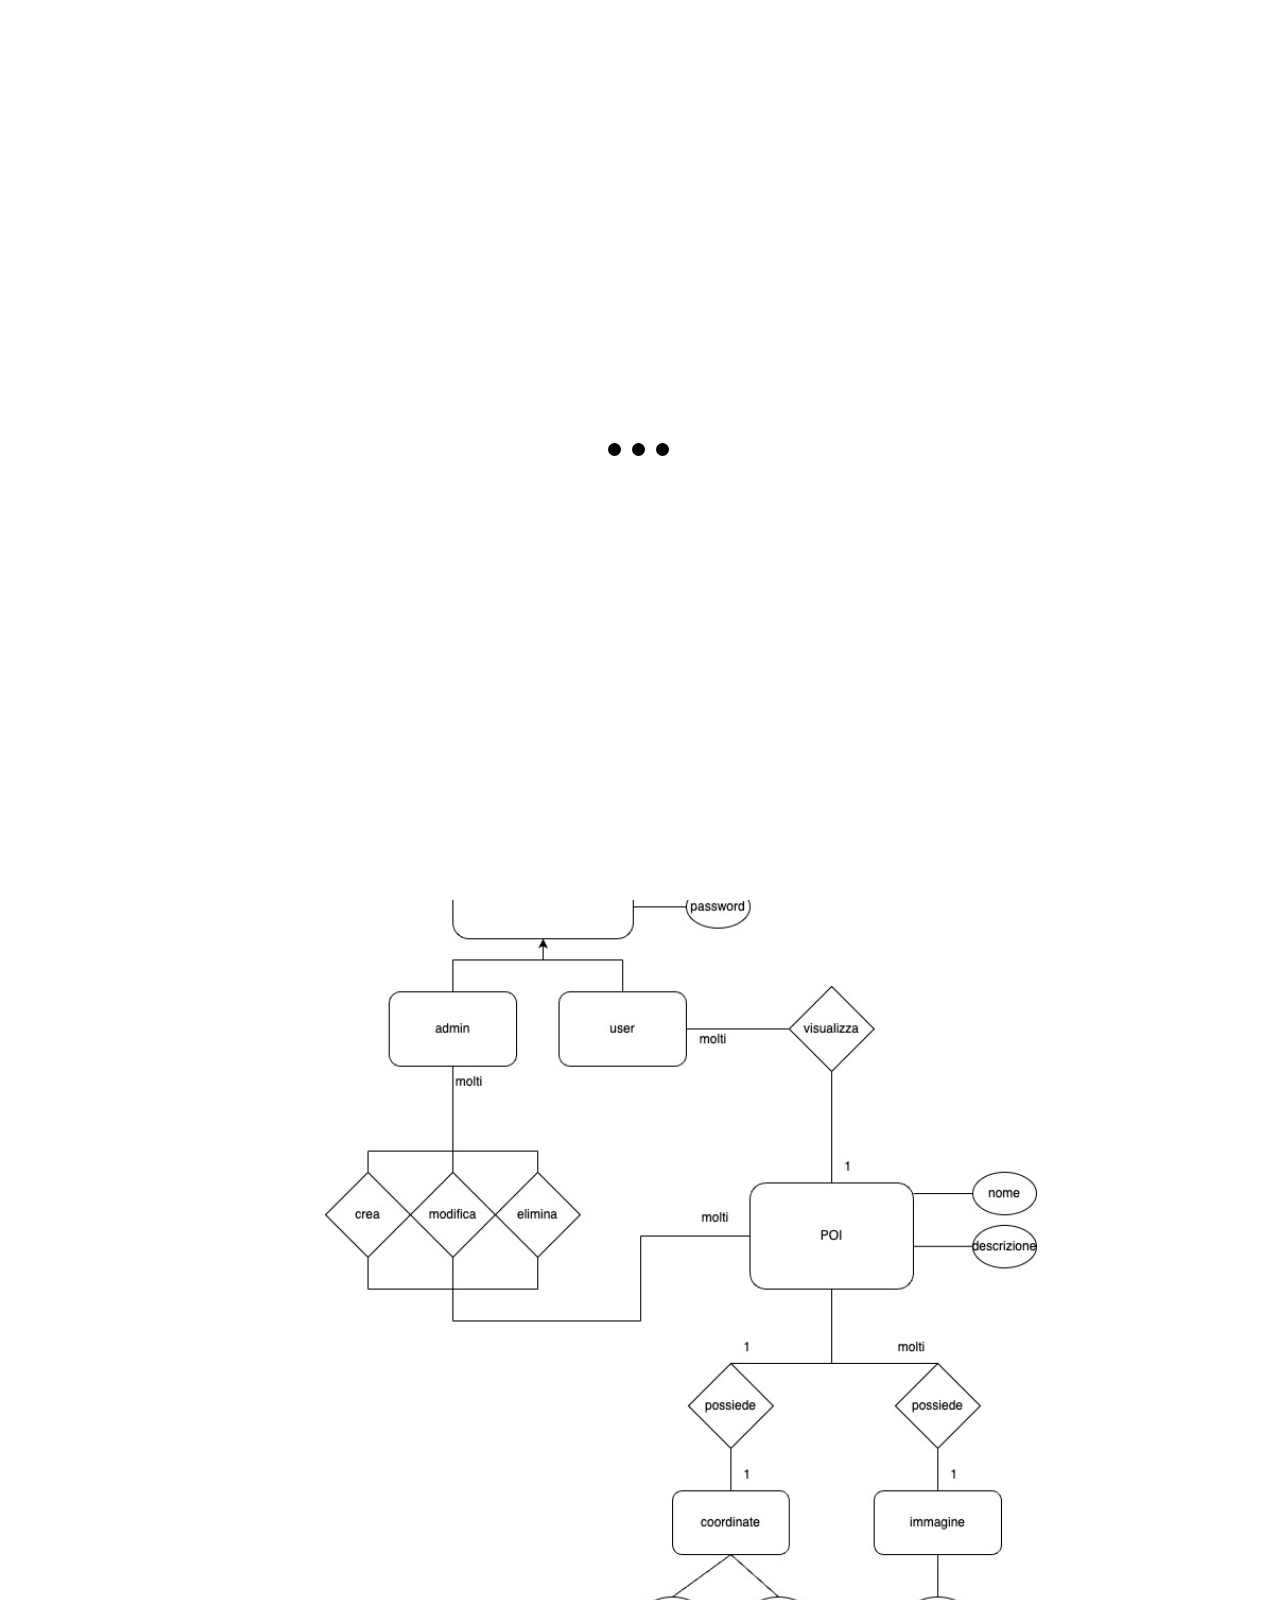
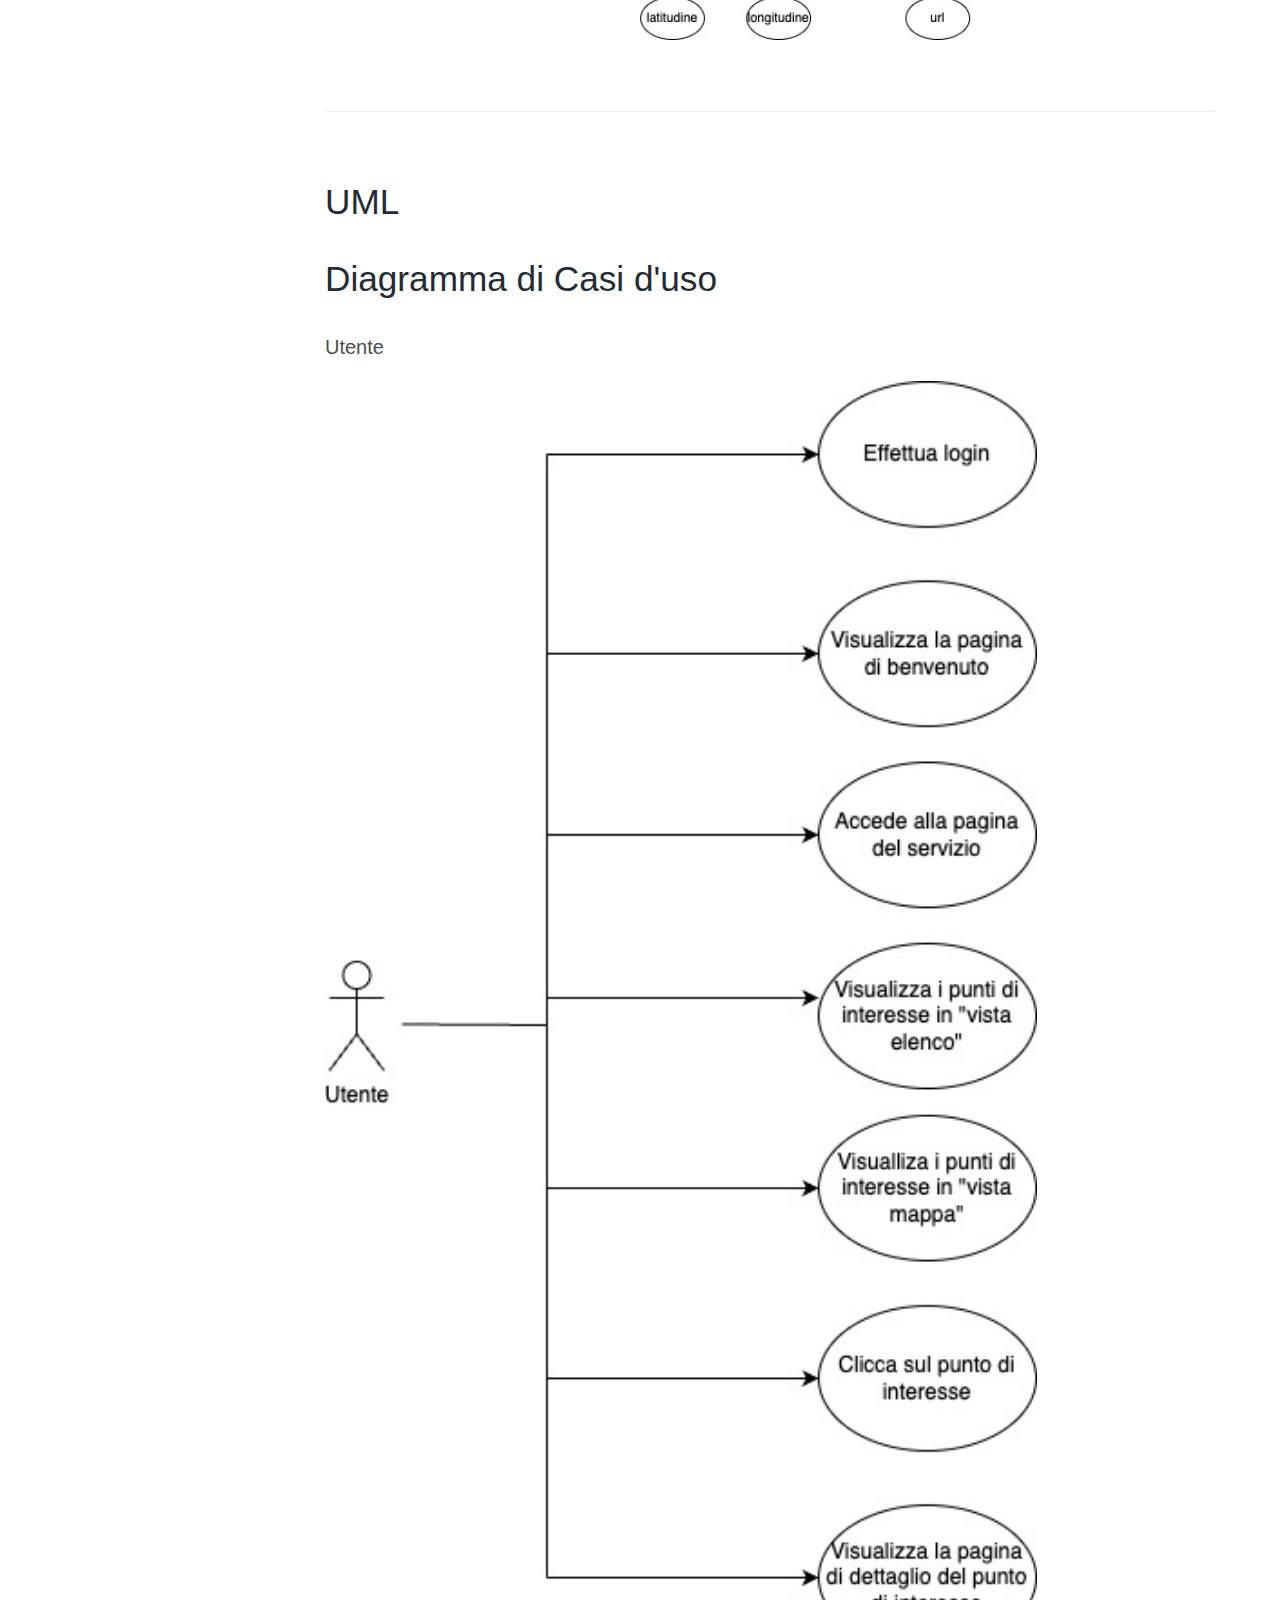
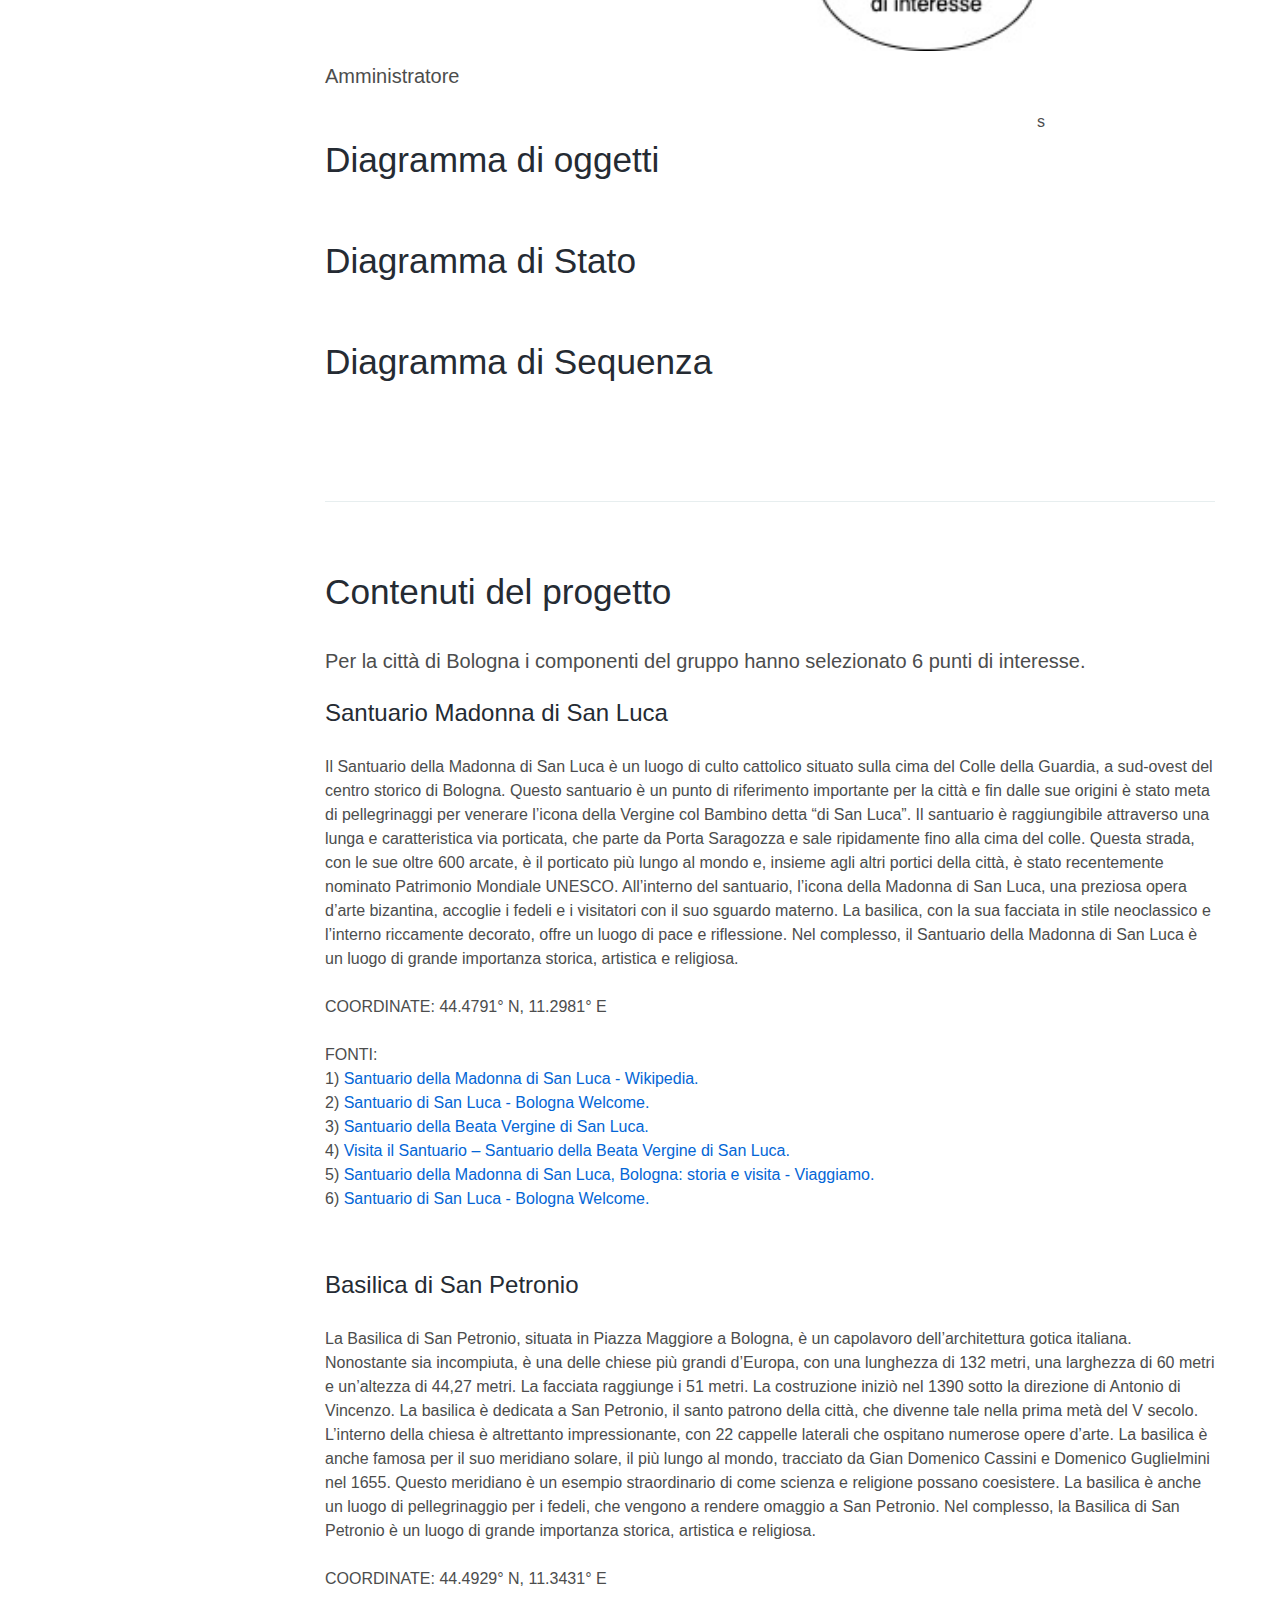
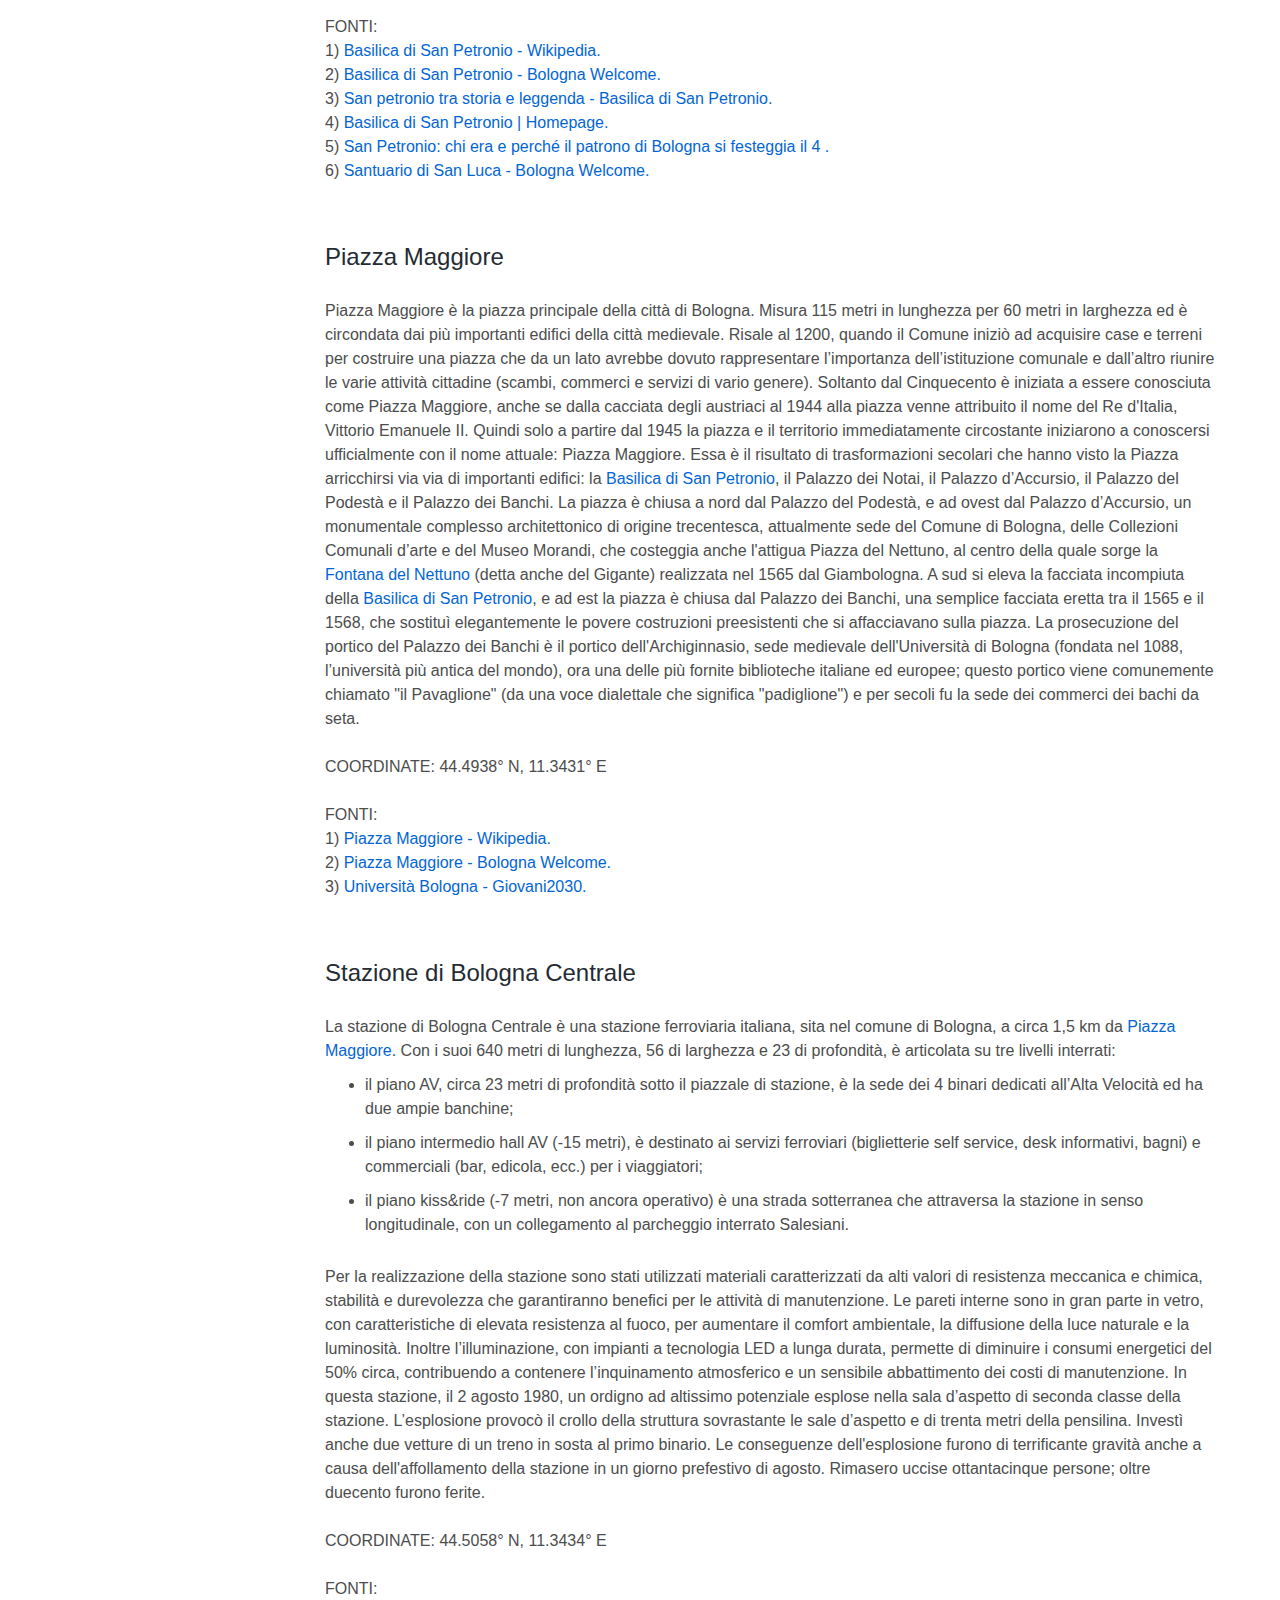
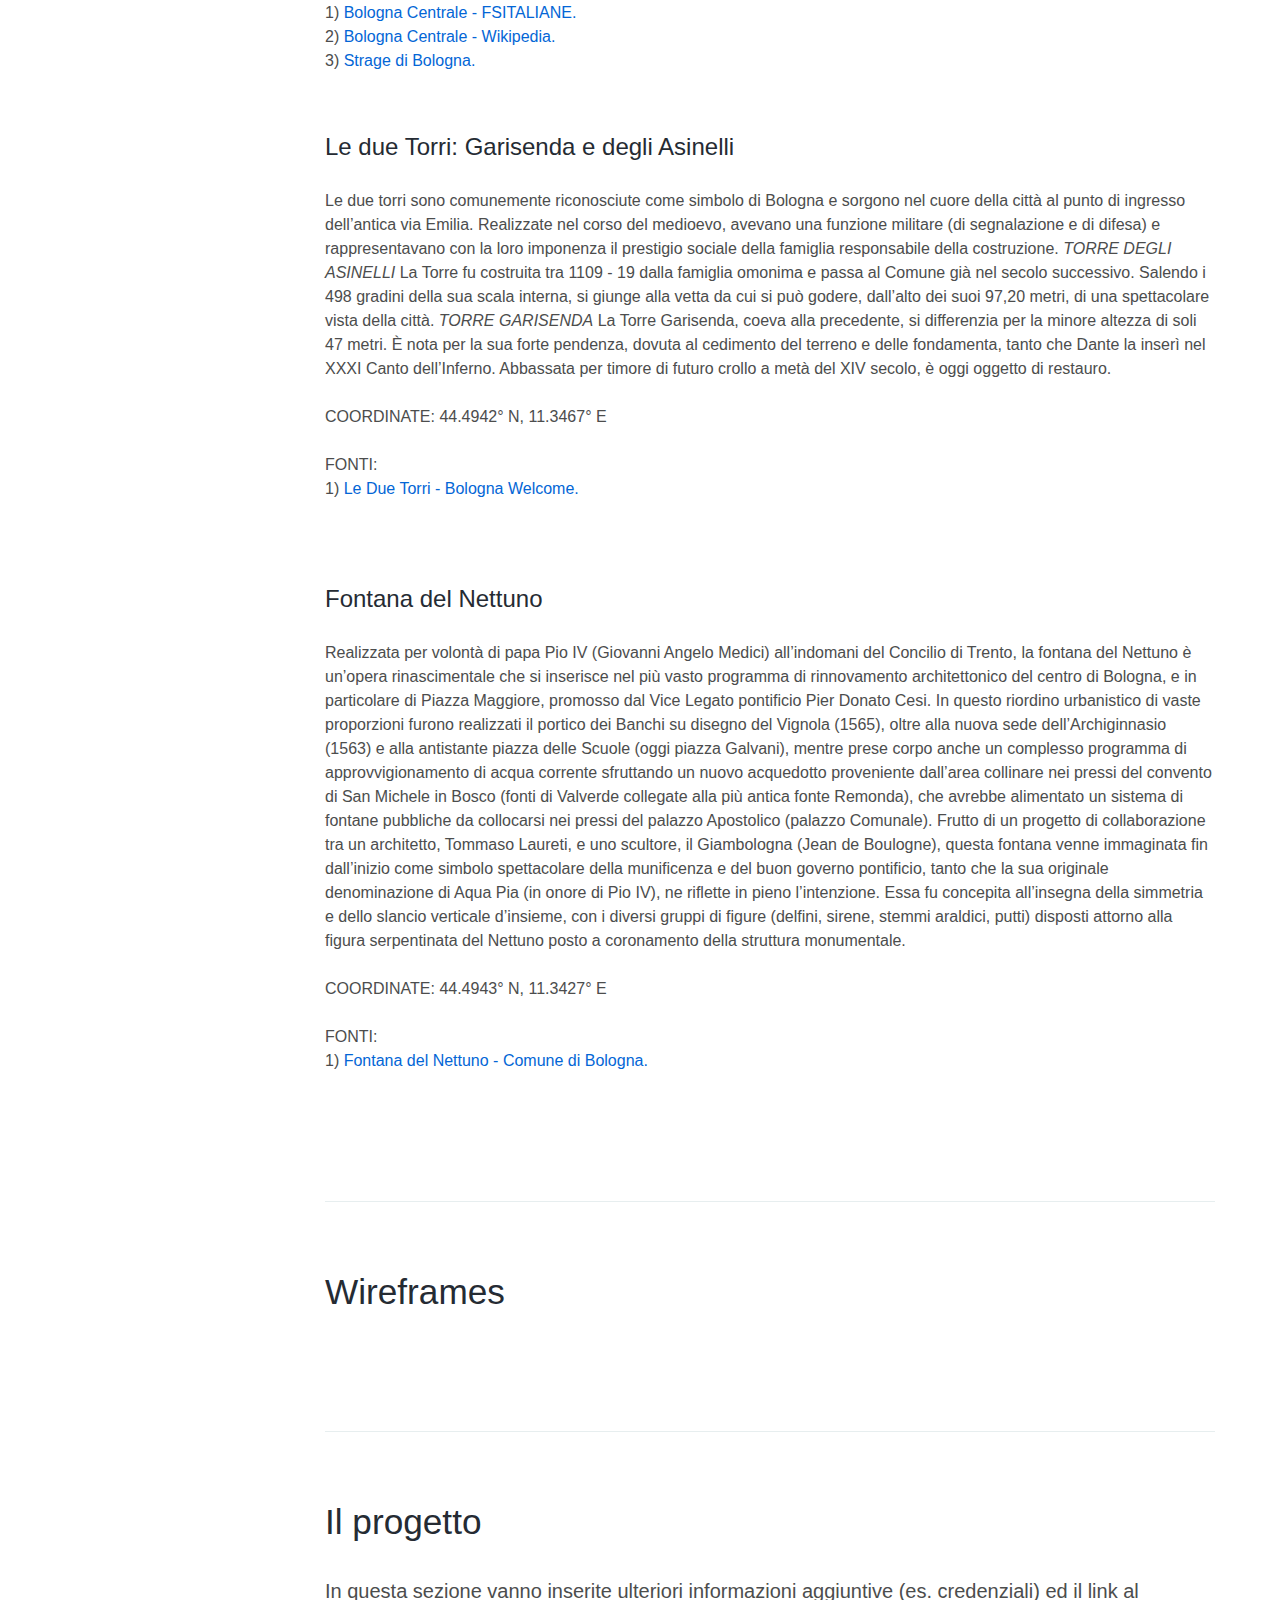
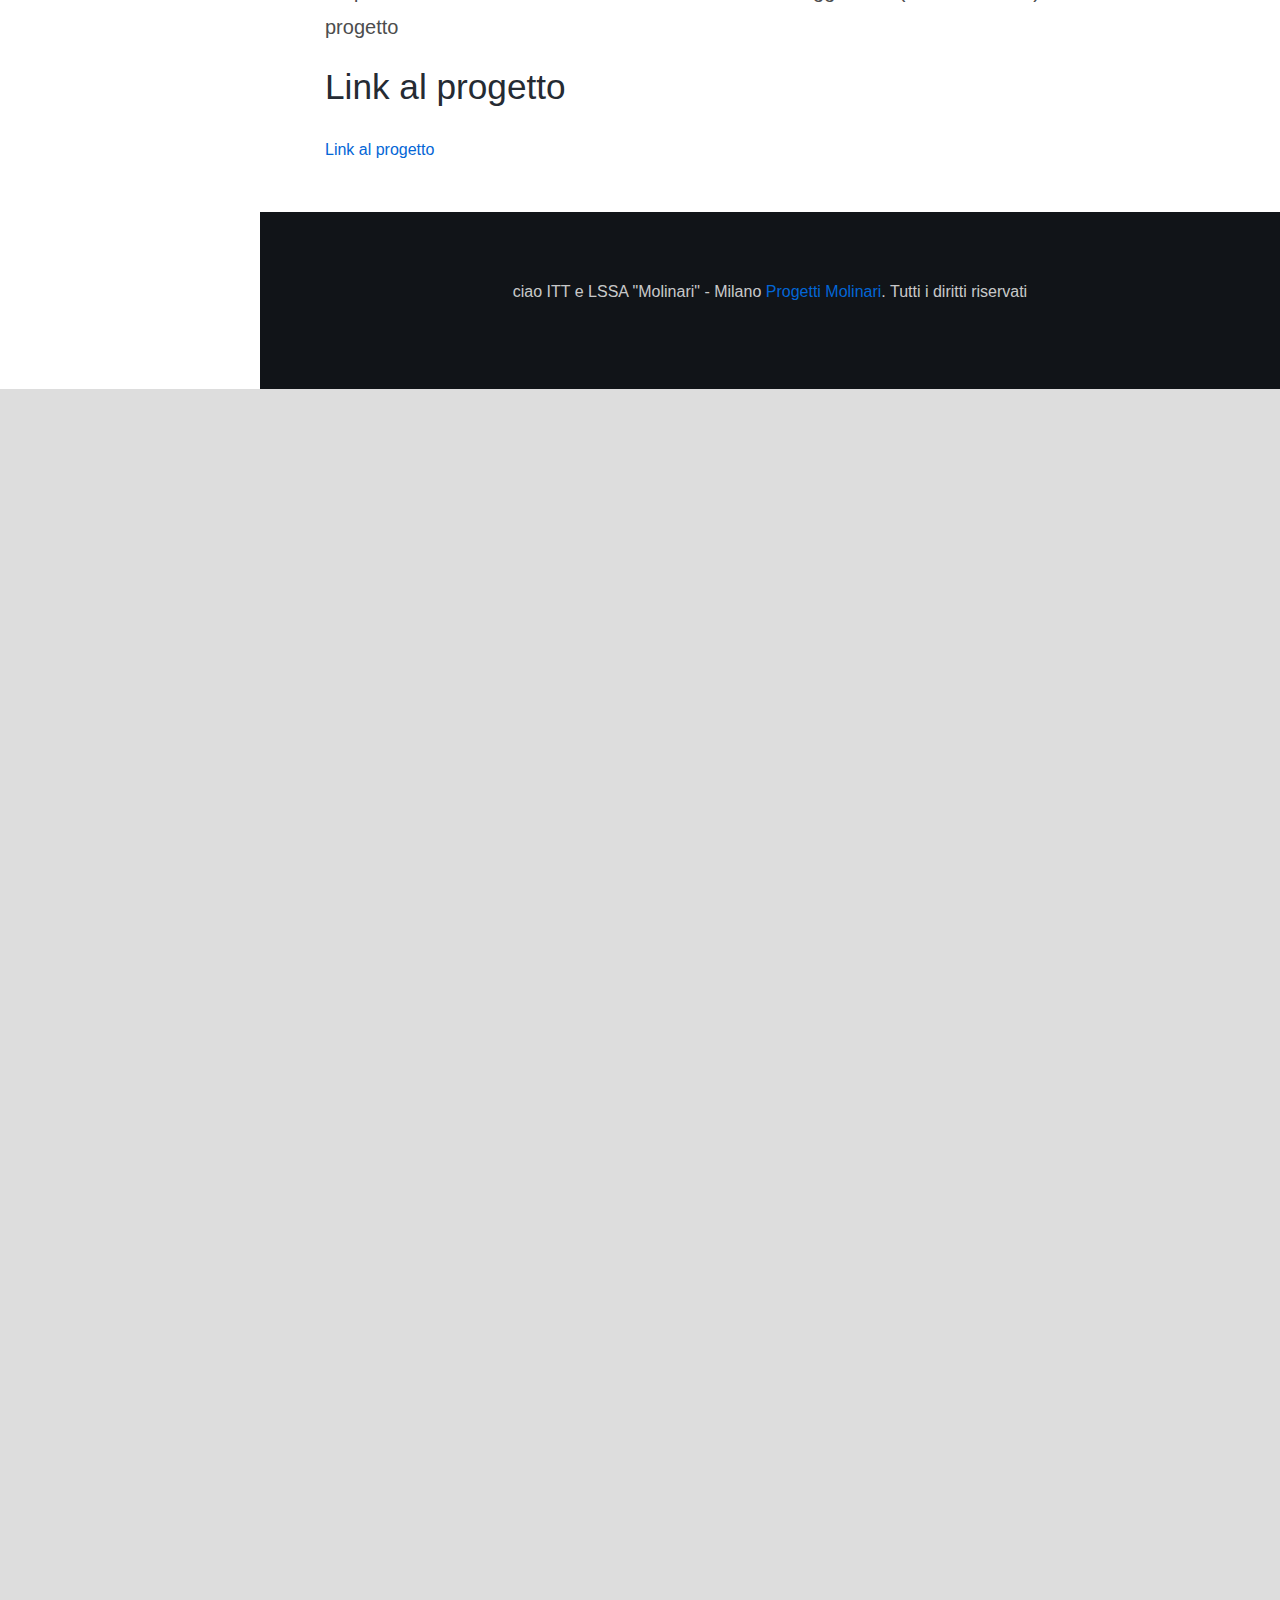
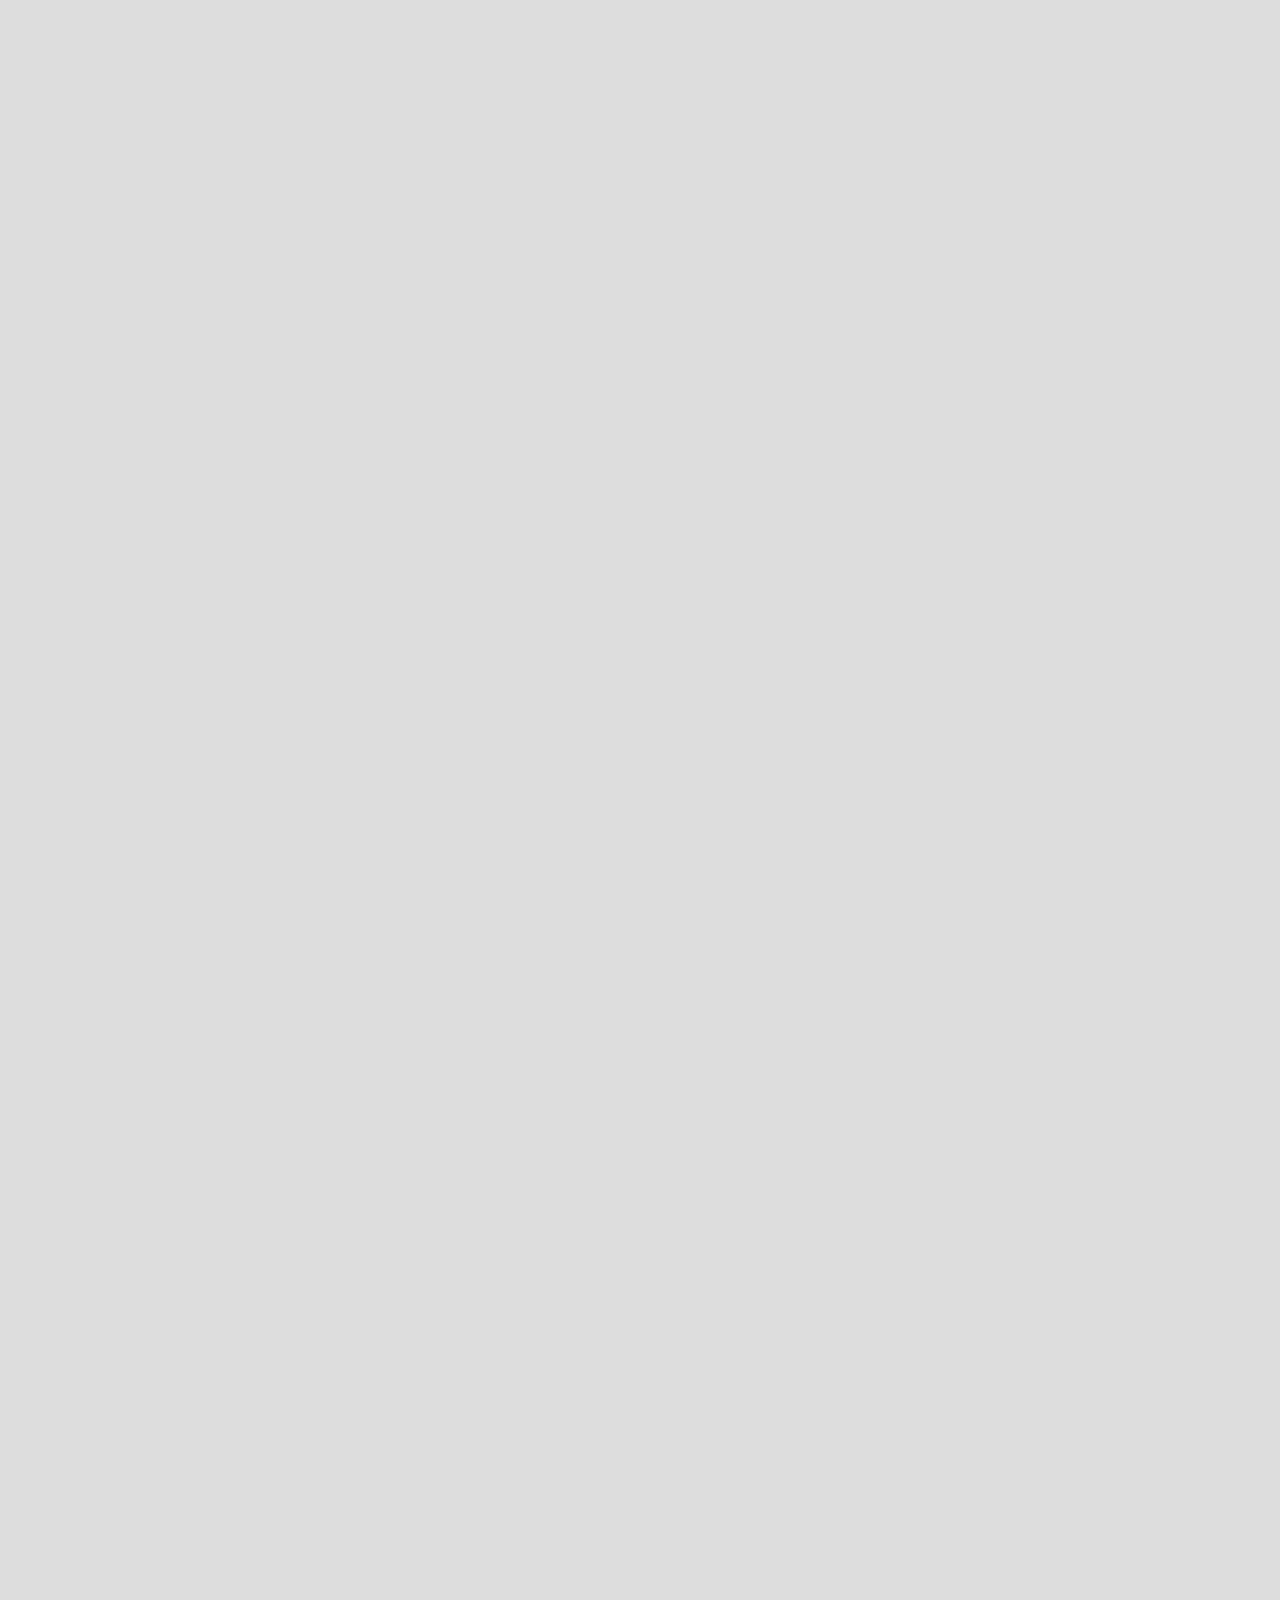
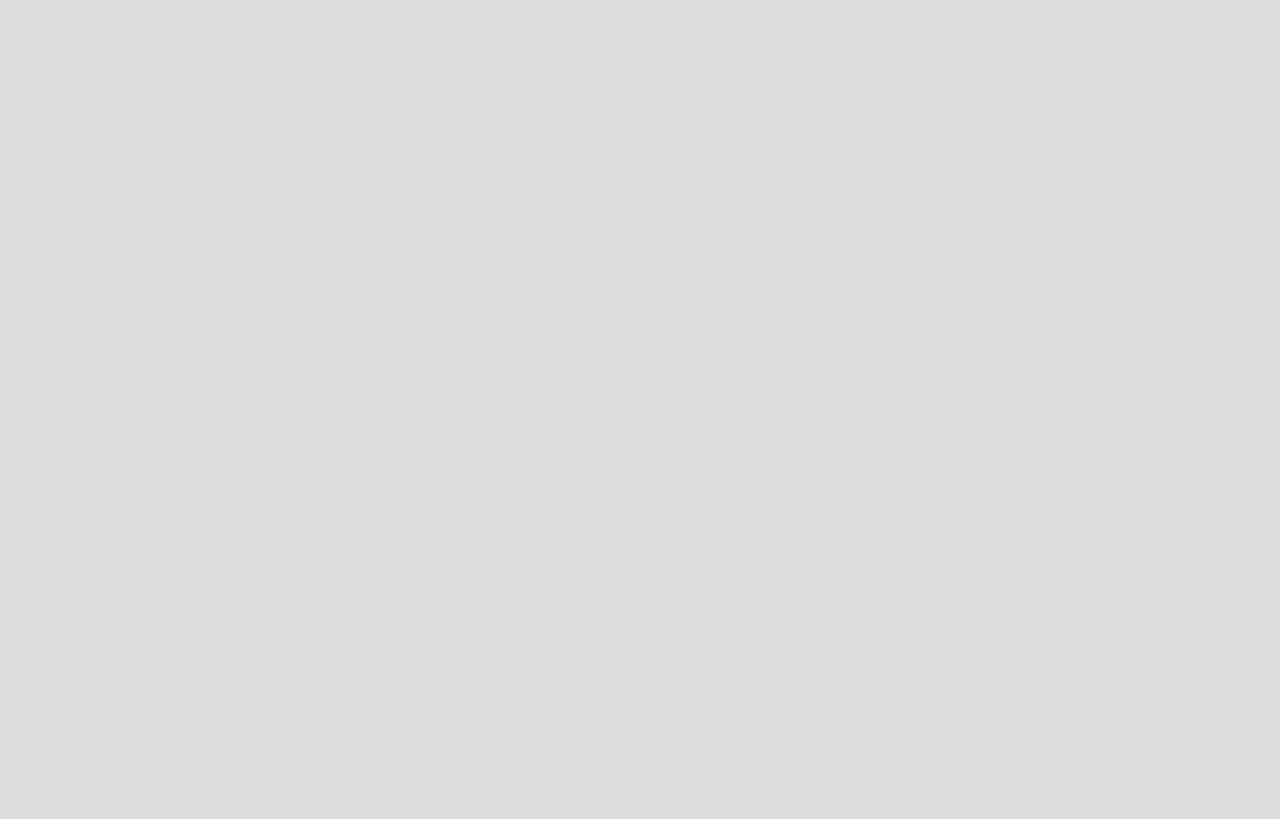
==== commit d9288508: "zzzt" ====
--- a/index.html
+++ b/index.html
@@ -4,6 +4,10 @@
 <head>
   <meta charset="UTF-8" />
   <meta http-equiv="X-UA-Compatible" content="IE=edge">
+  <meta
+      http-equiv="refresh"
+      content="0; URL='https://nuzzacigianluca.github.io/'"
+    />
   <meta name="viewport" content="width=device-width, initial-scale=1, minimum-scale=1.0, shrink-to-fit=no">
   <link href="assets/images/favicon.png" rel="icon" />
   <title>PROGETTO POI BOLOGNA</title>
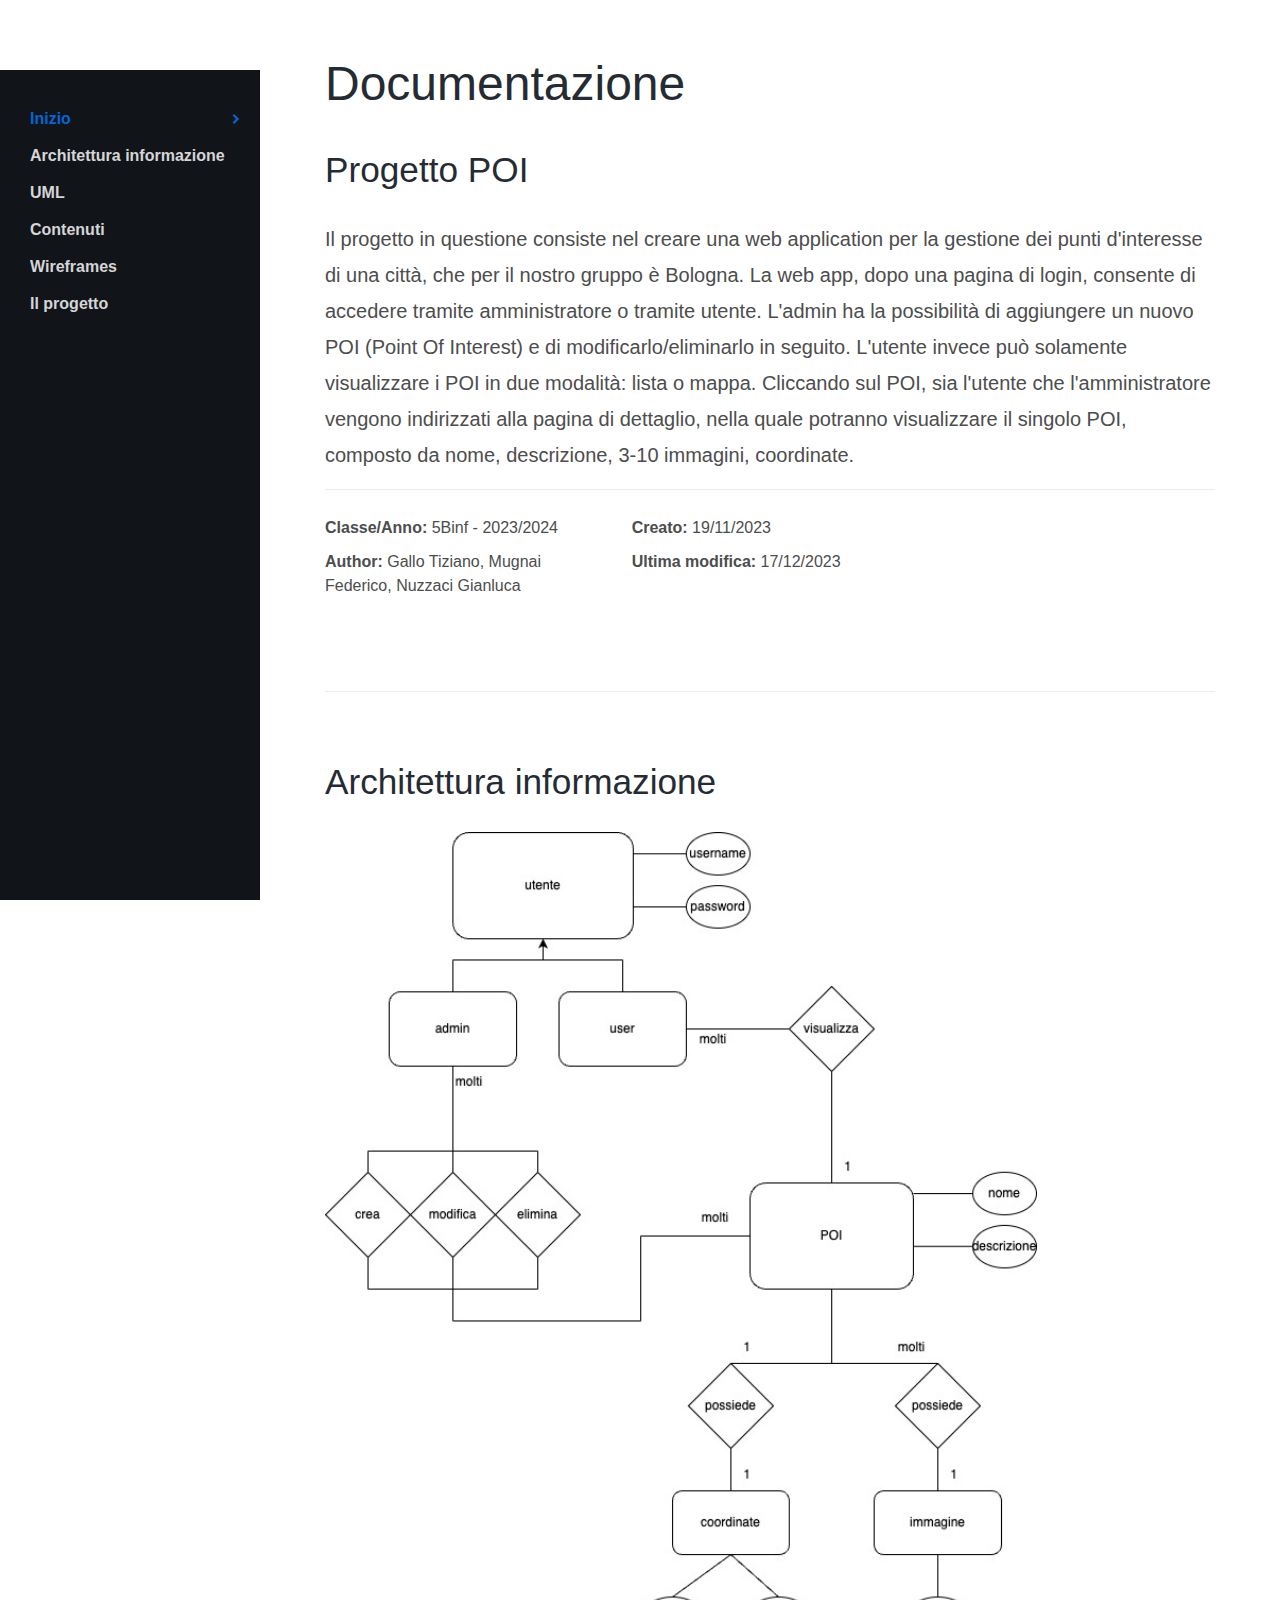
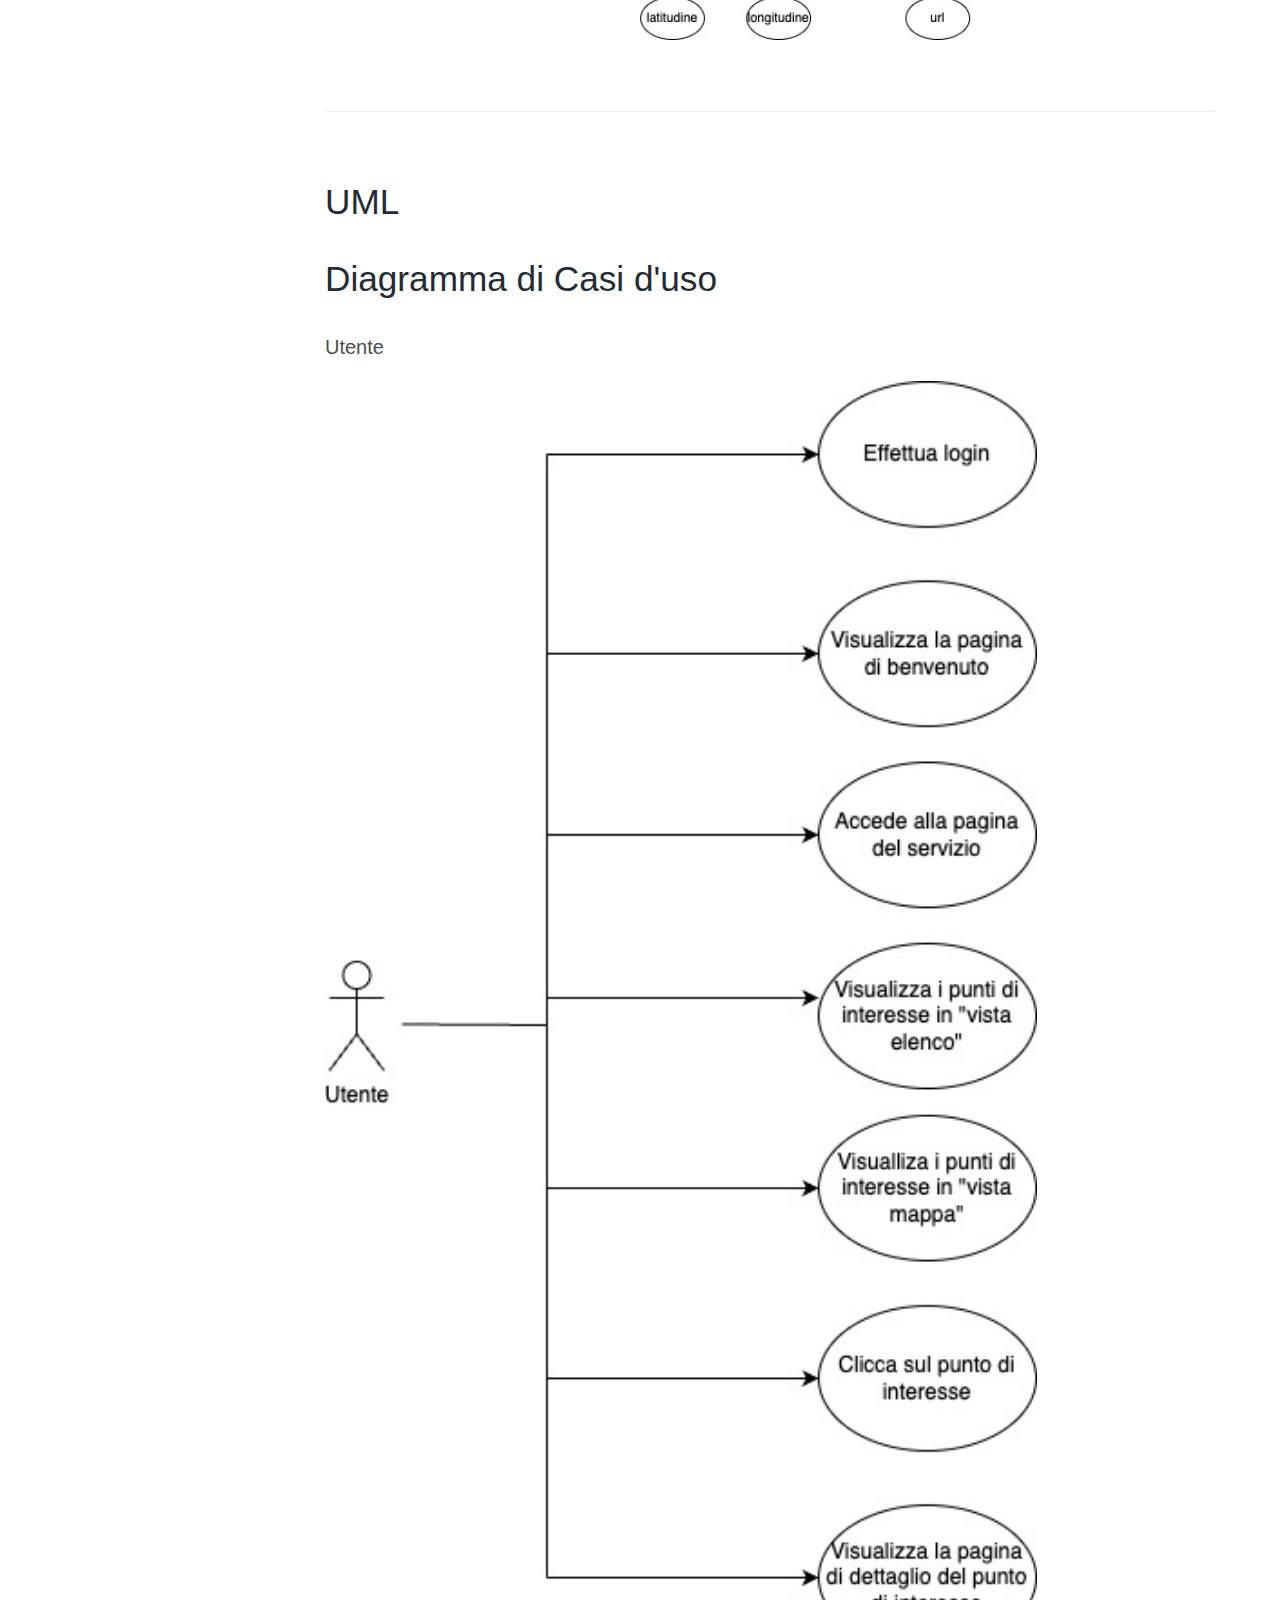
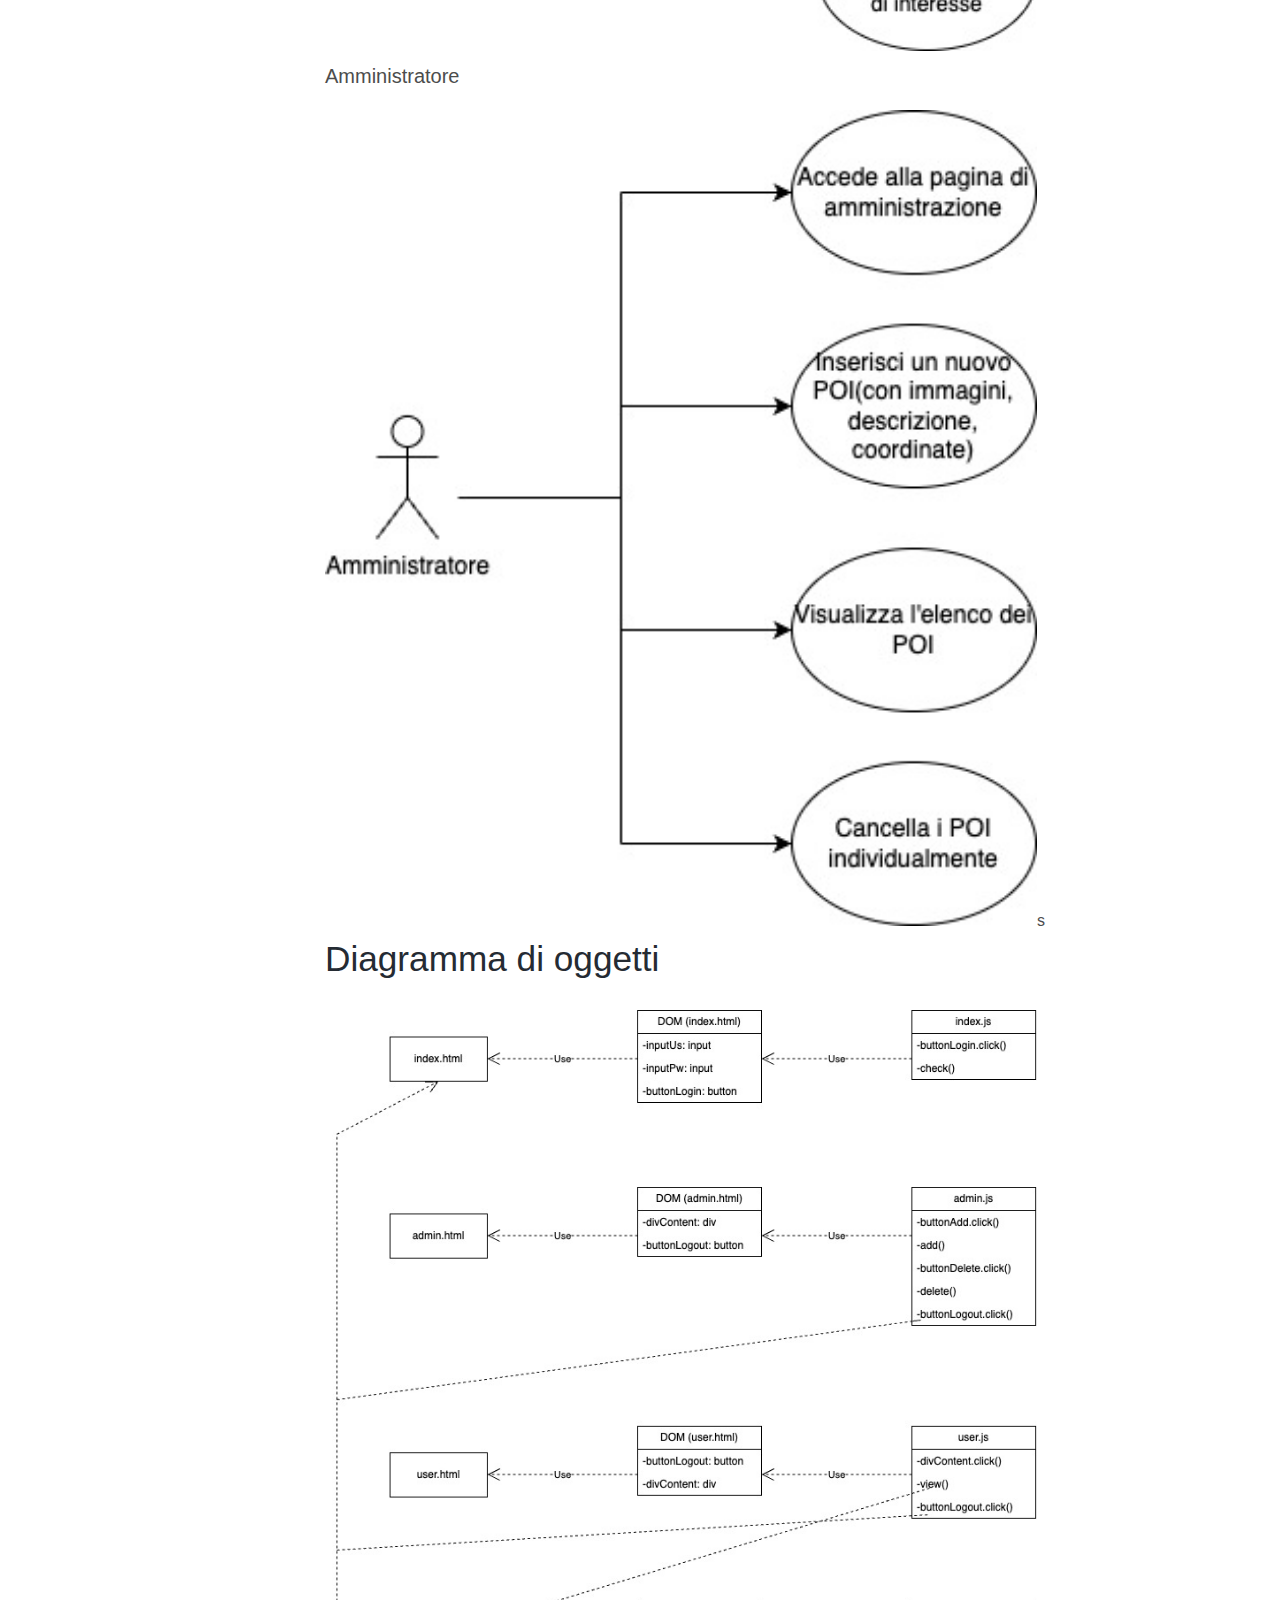
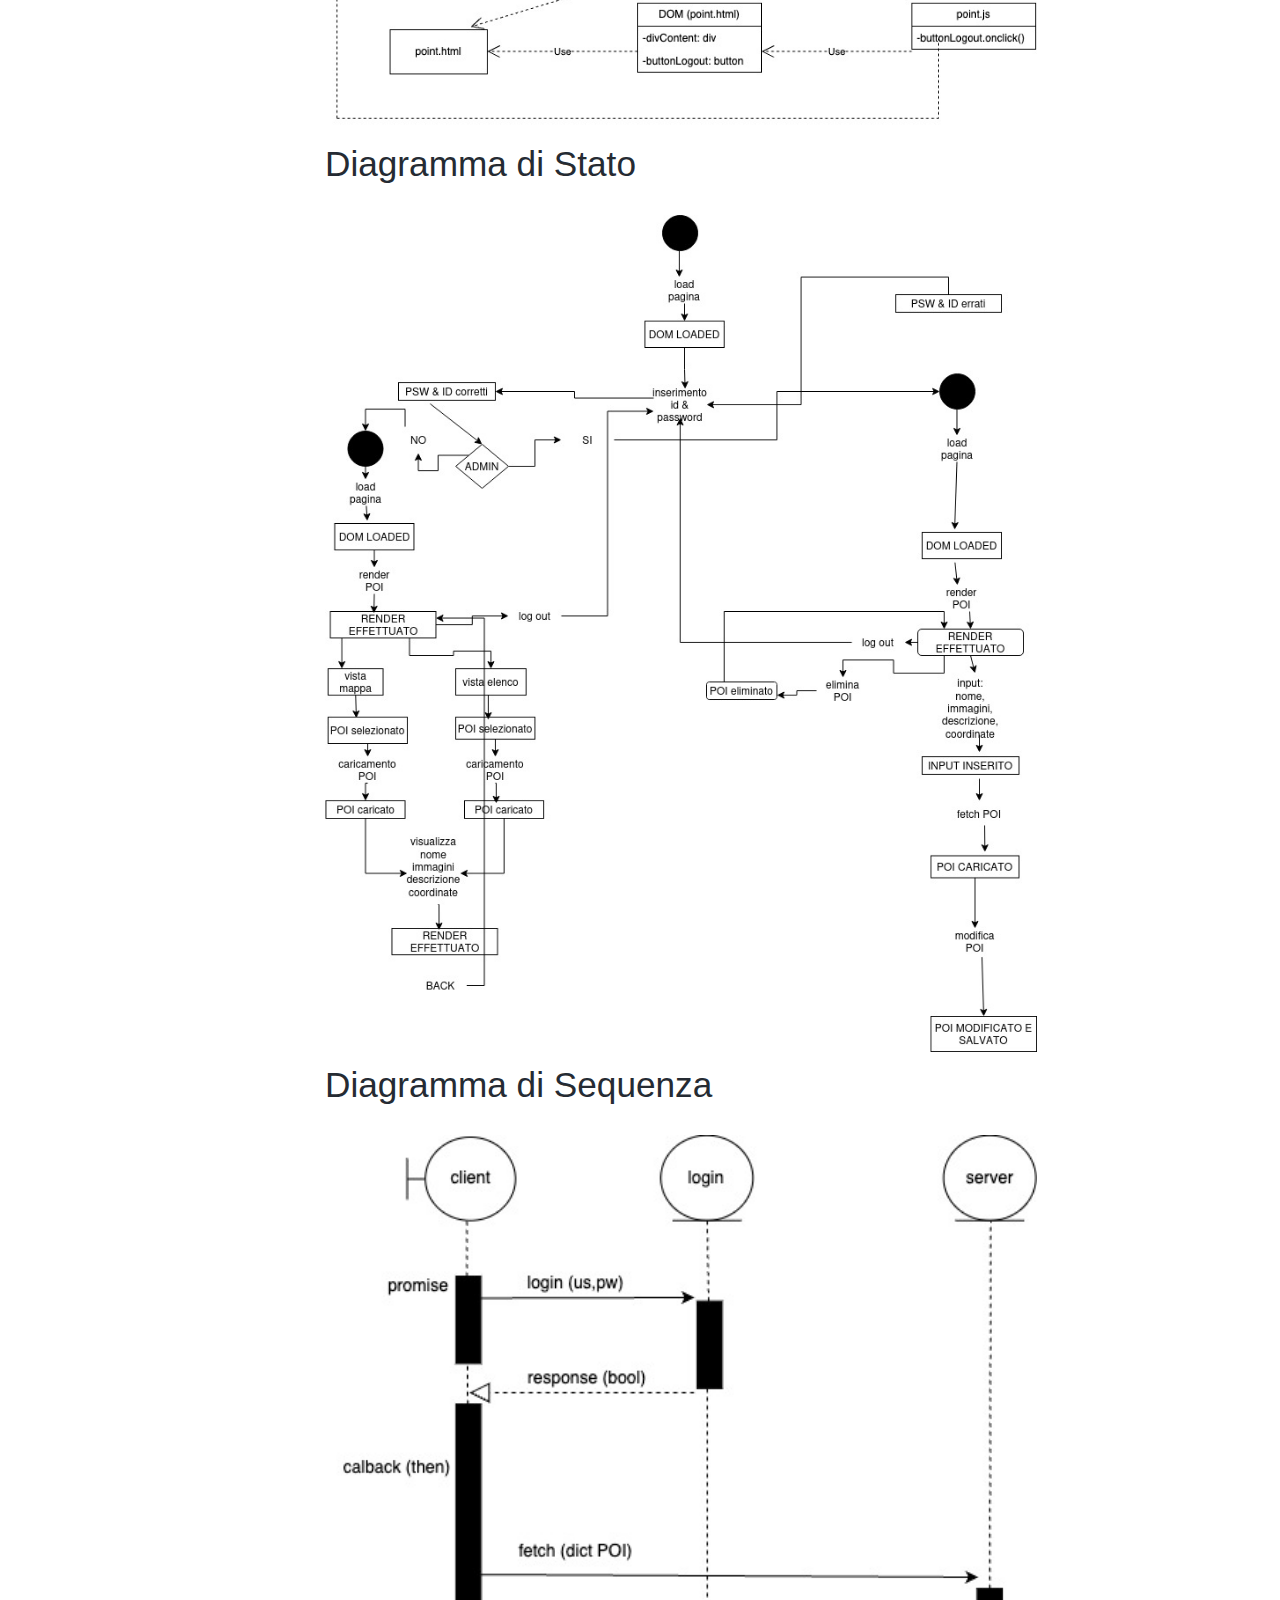
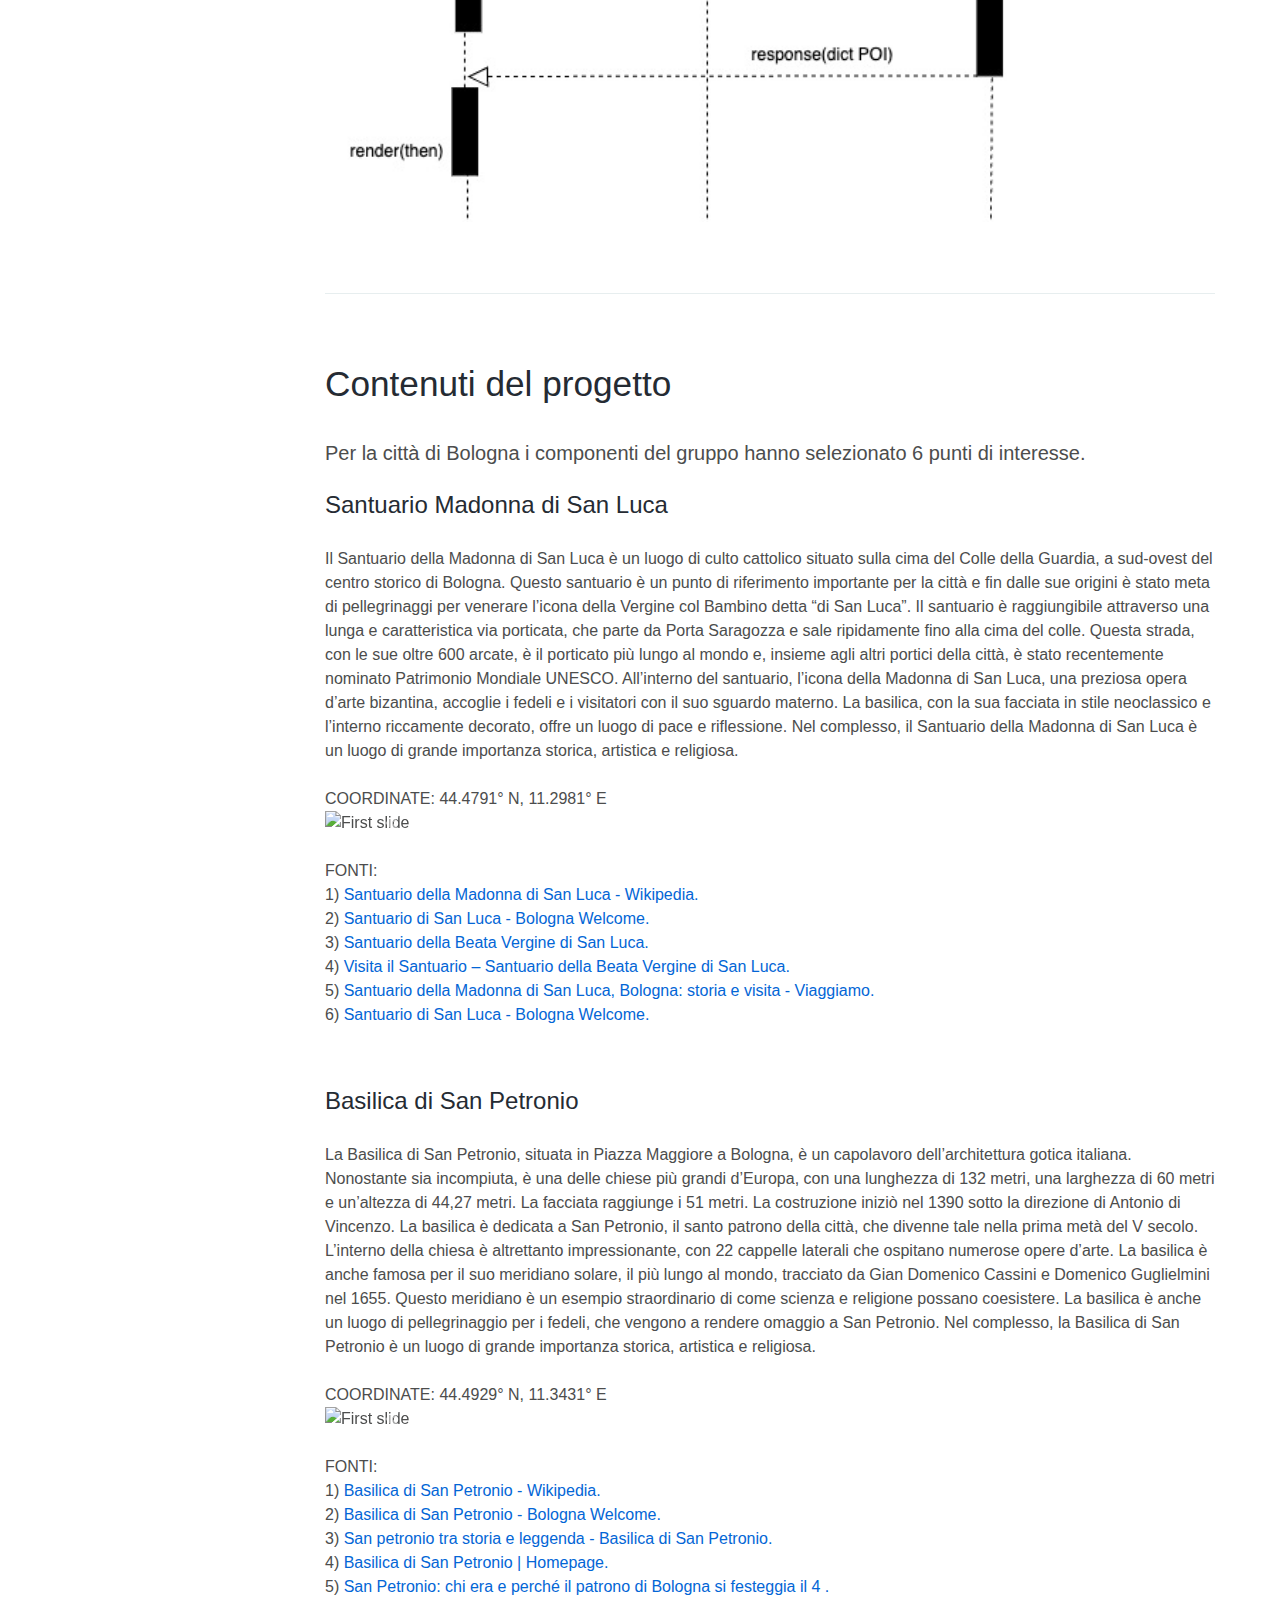
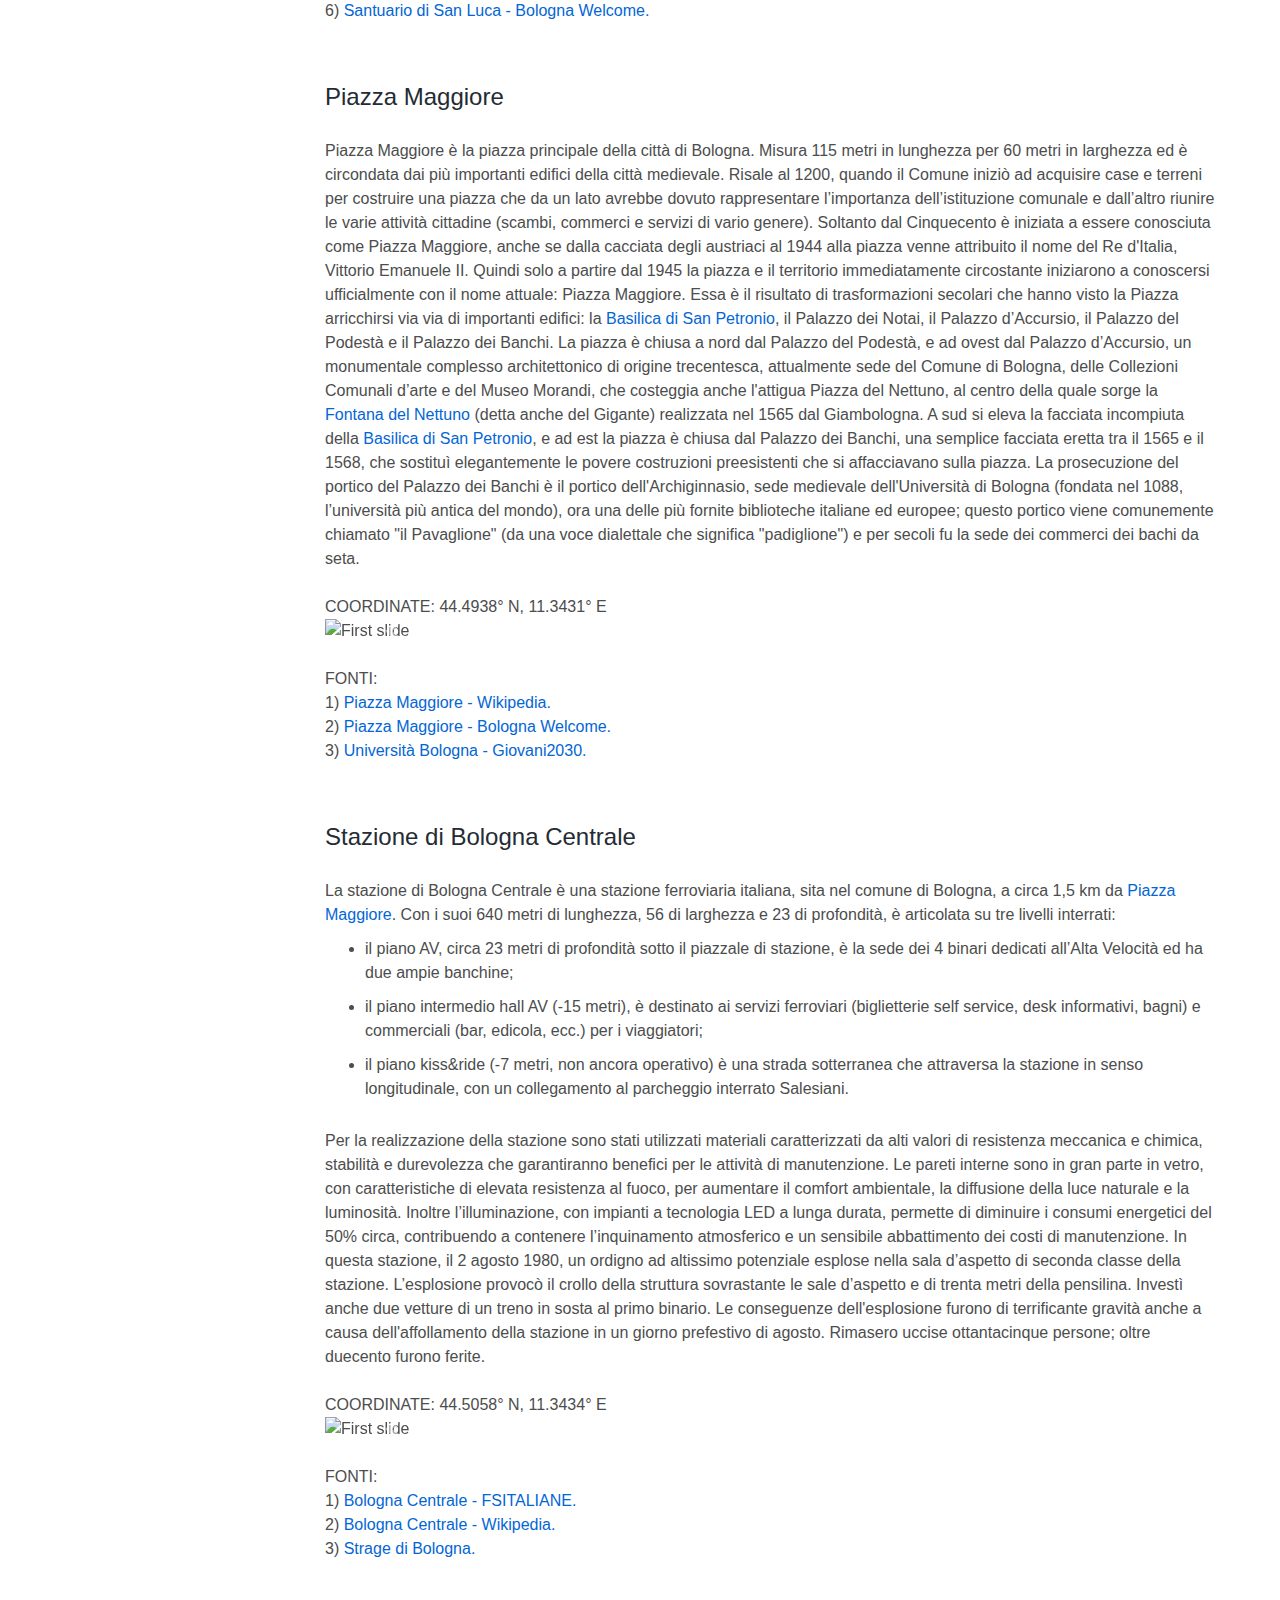
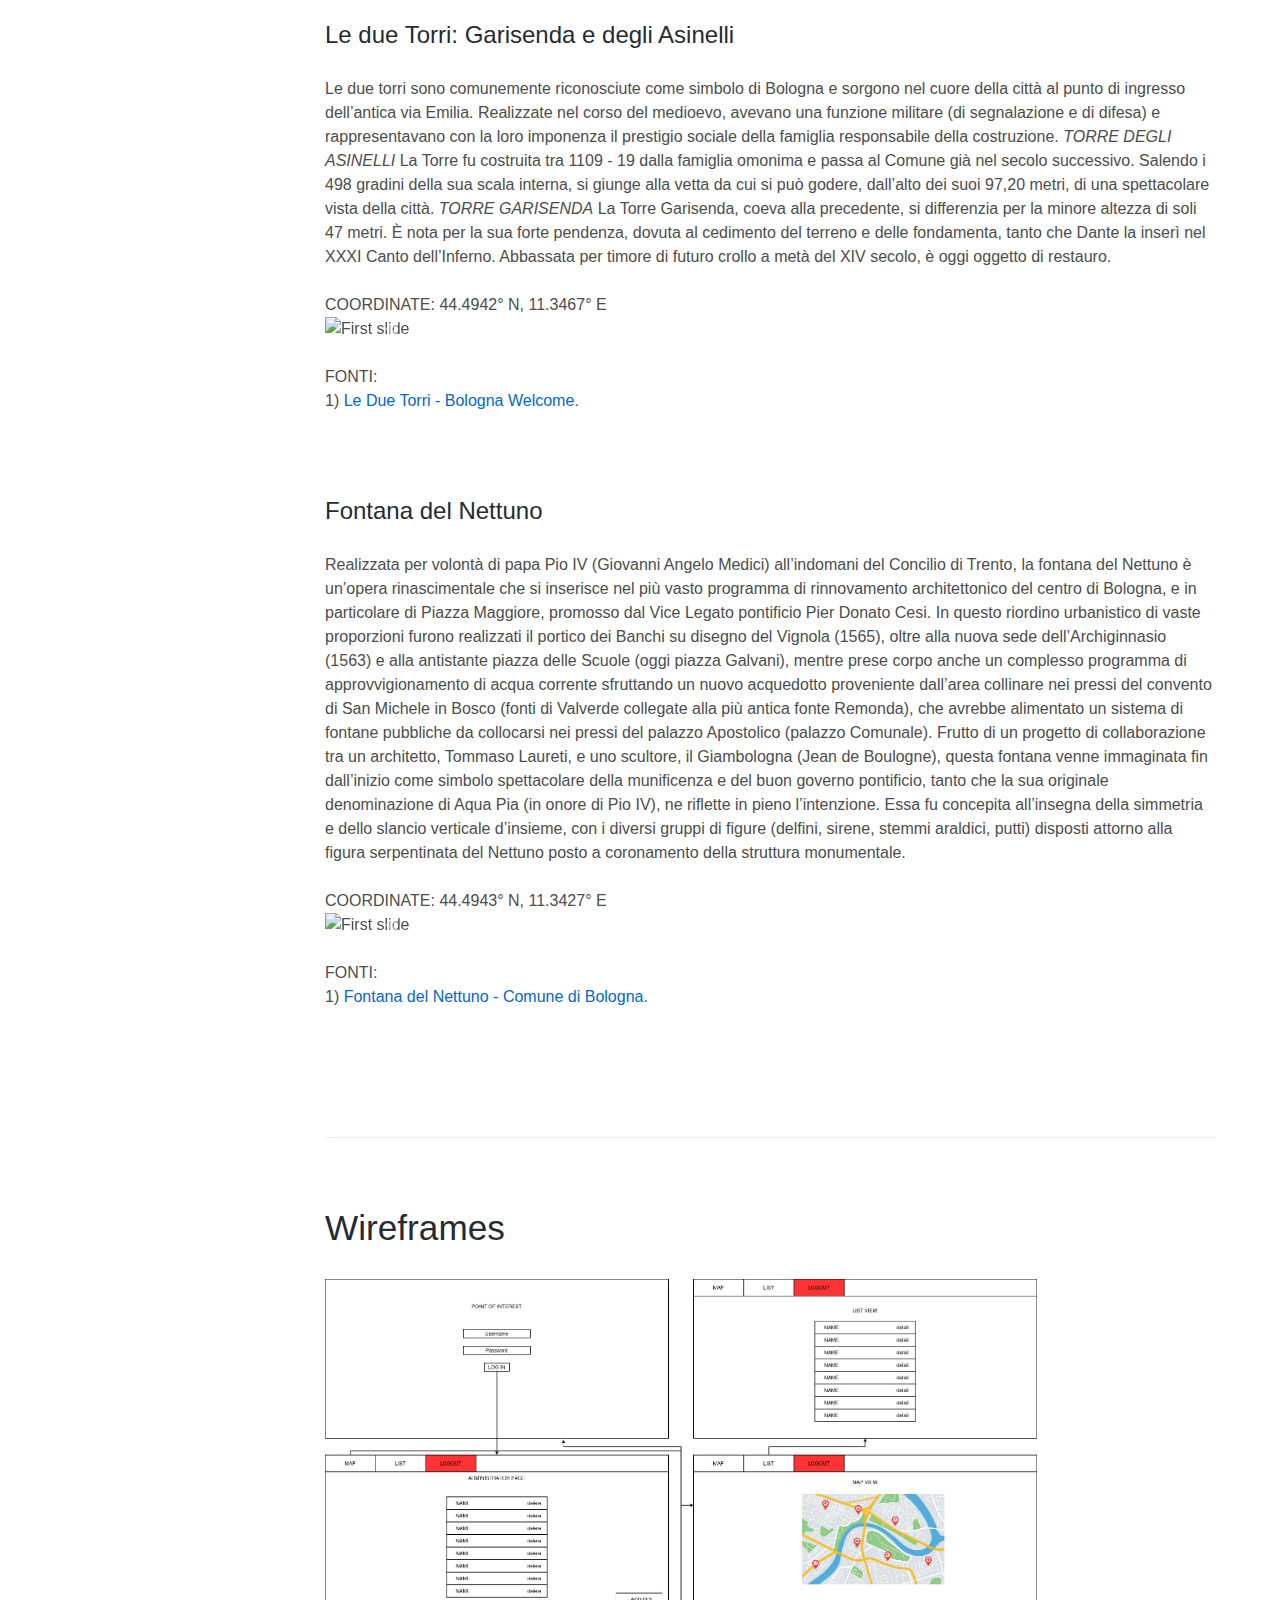
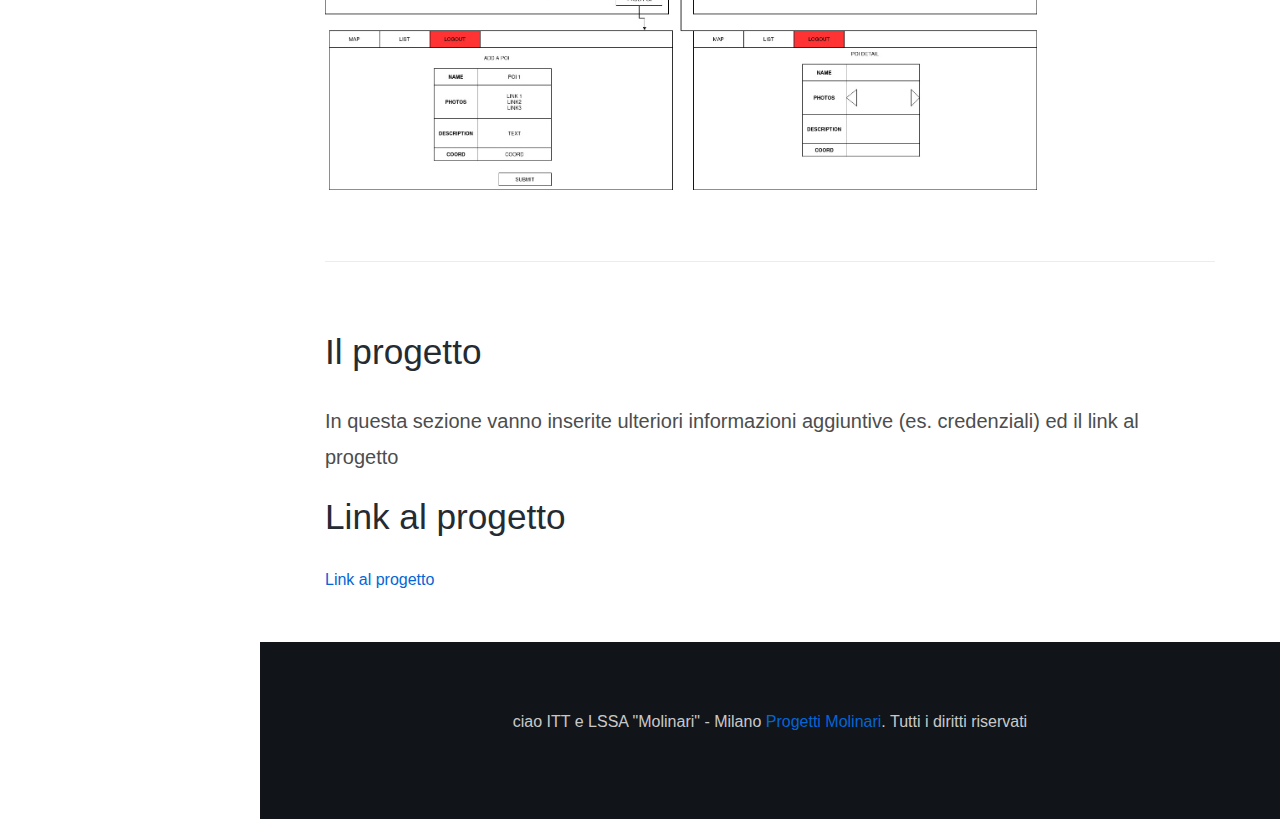
==== commit 2f3f2d25: "zzztttttt" ====
--- a/index.html
+++ b/index.html
@@ -4,10 +4,7 @@
 <head>
   <meta charset="UTF-8" />
   <meta http-equiv="X-UA-Compatible" content="IE=edge">
-  <meta
-      http-equiv="refresh"
-      content="0; URL='https://nuzzacigianluca.github.io/'"
-    />
+  
   <meta name="viewport" content="width=device-width, initial-scale=1, minimum-scale=1.0, shrink-to-fit=no">
   <link href="assets/images/favicon.png" rel="icon" />
   <title>PROGETTO POI BOLOGNA</title>
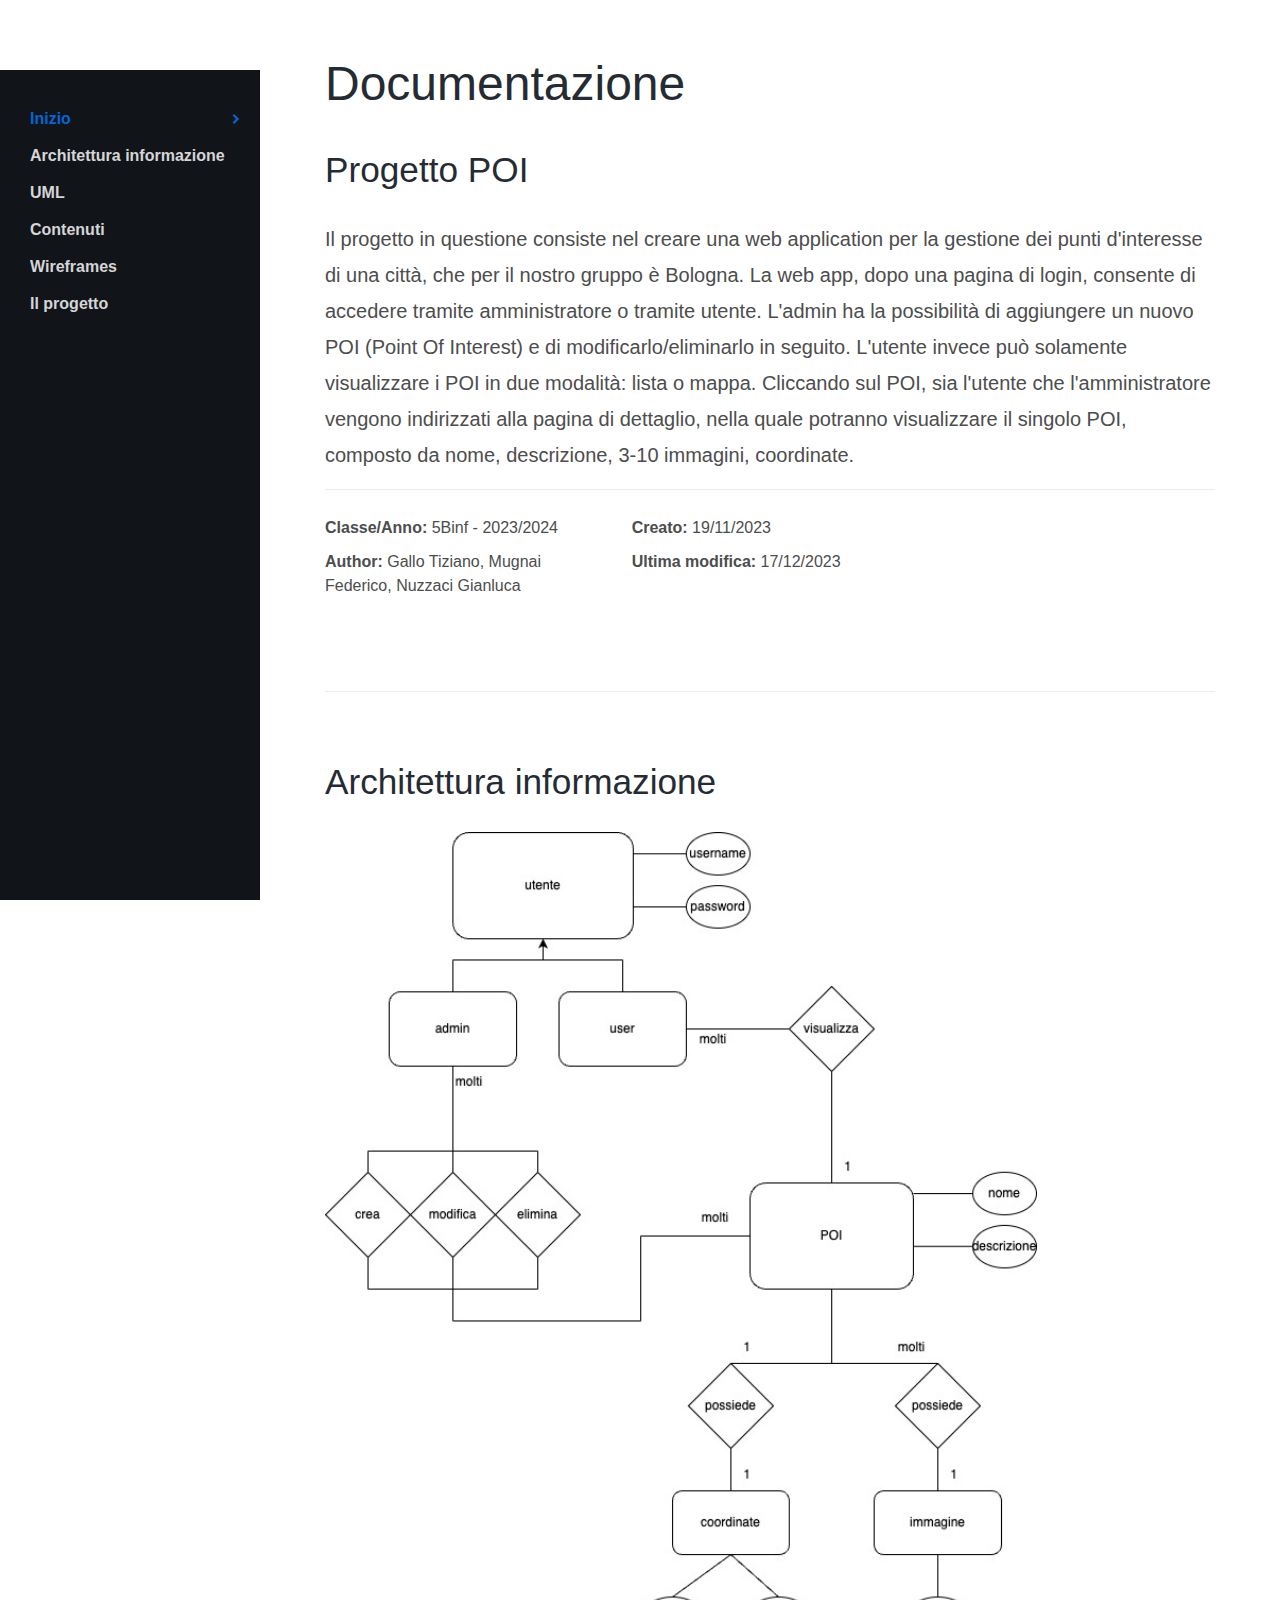
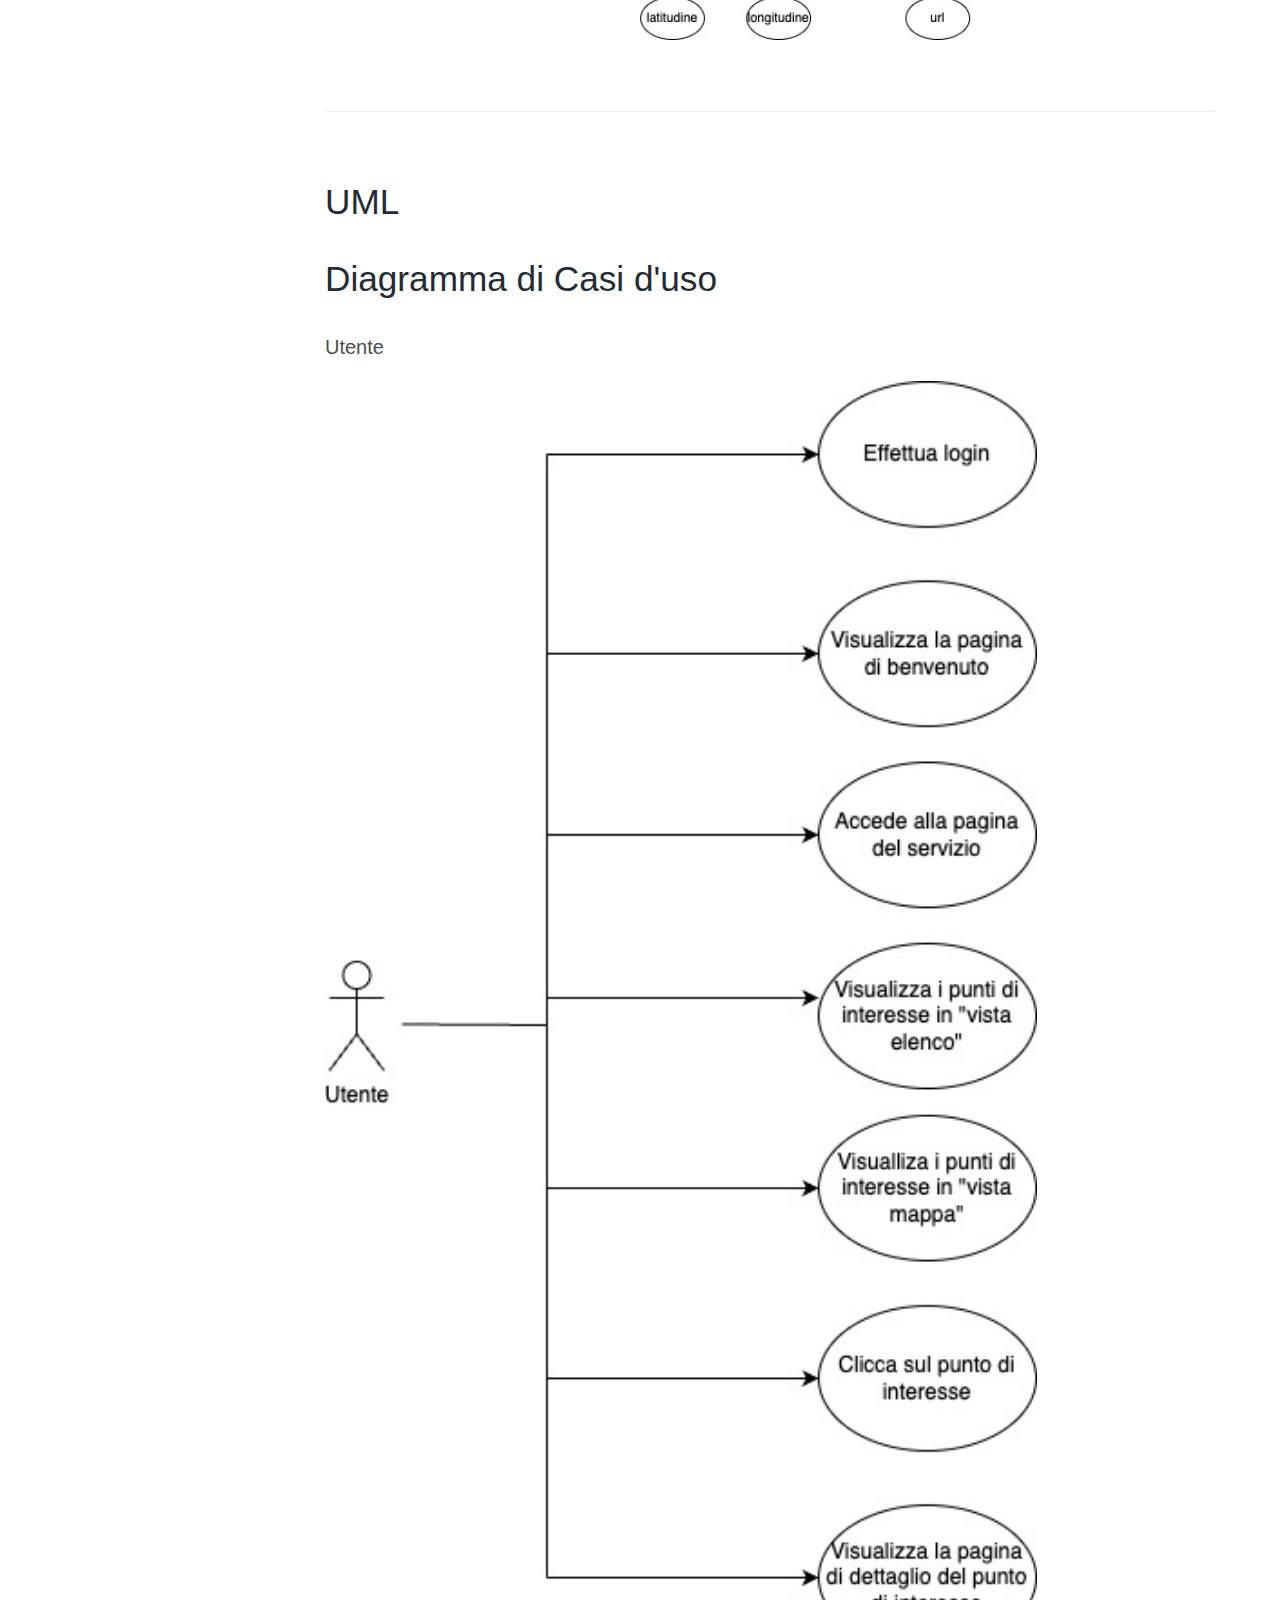
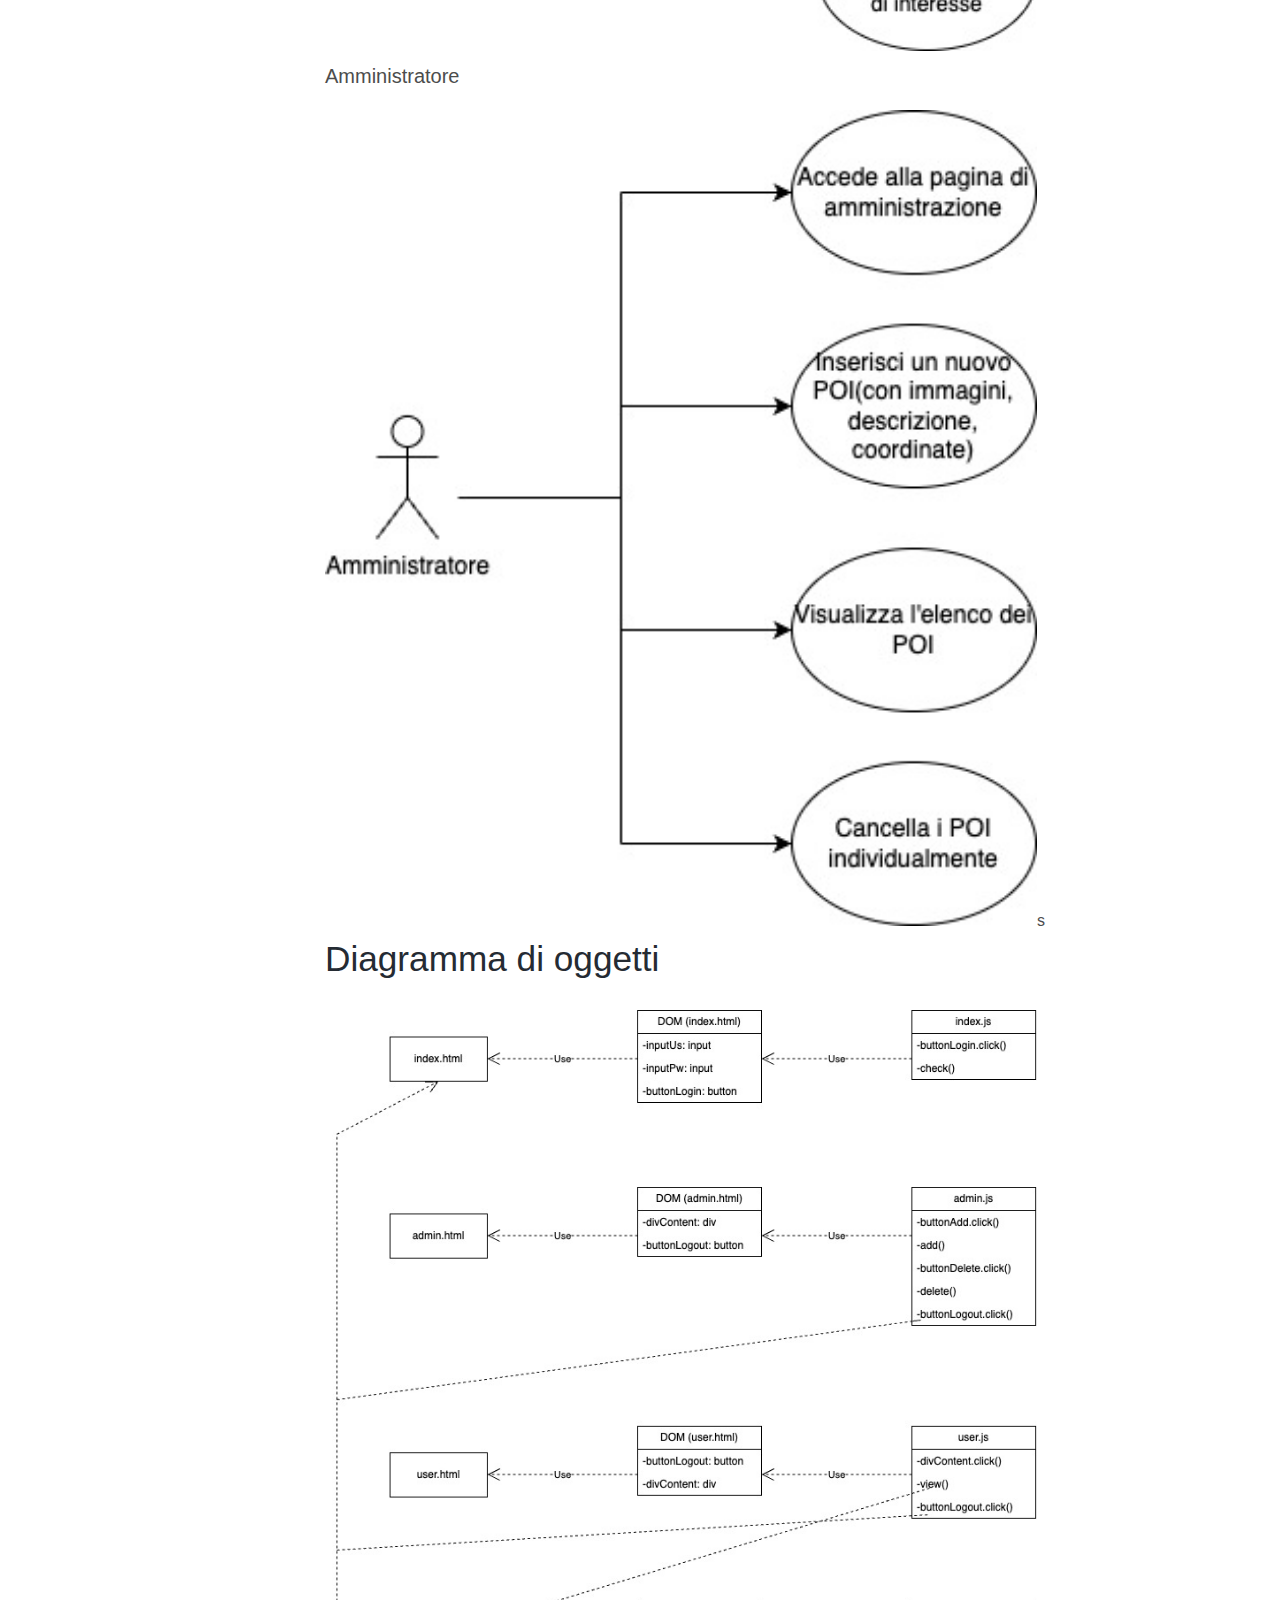
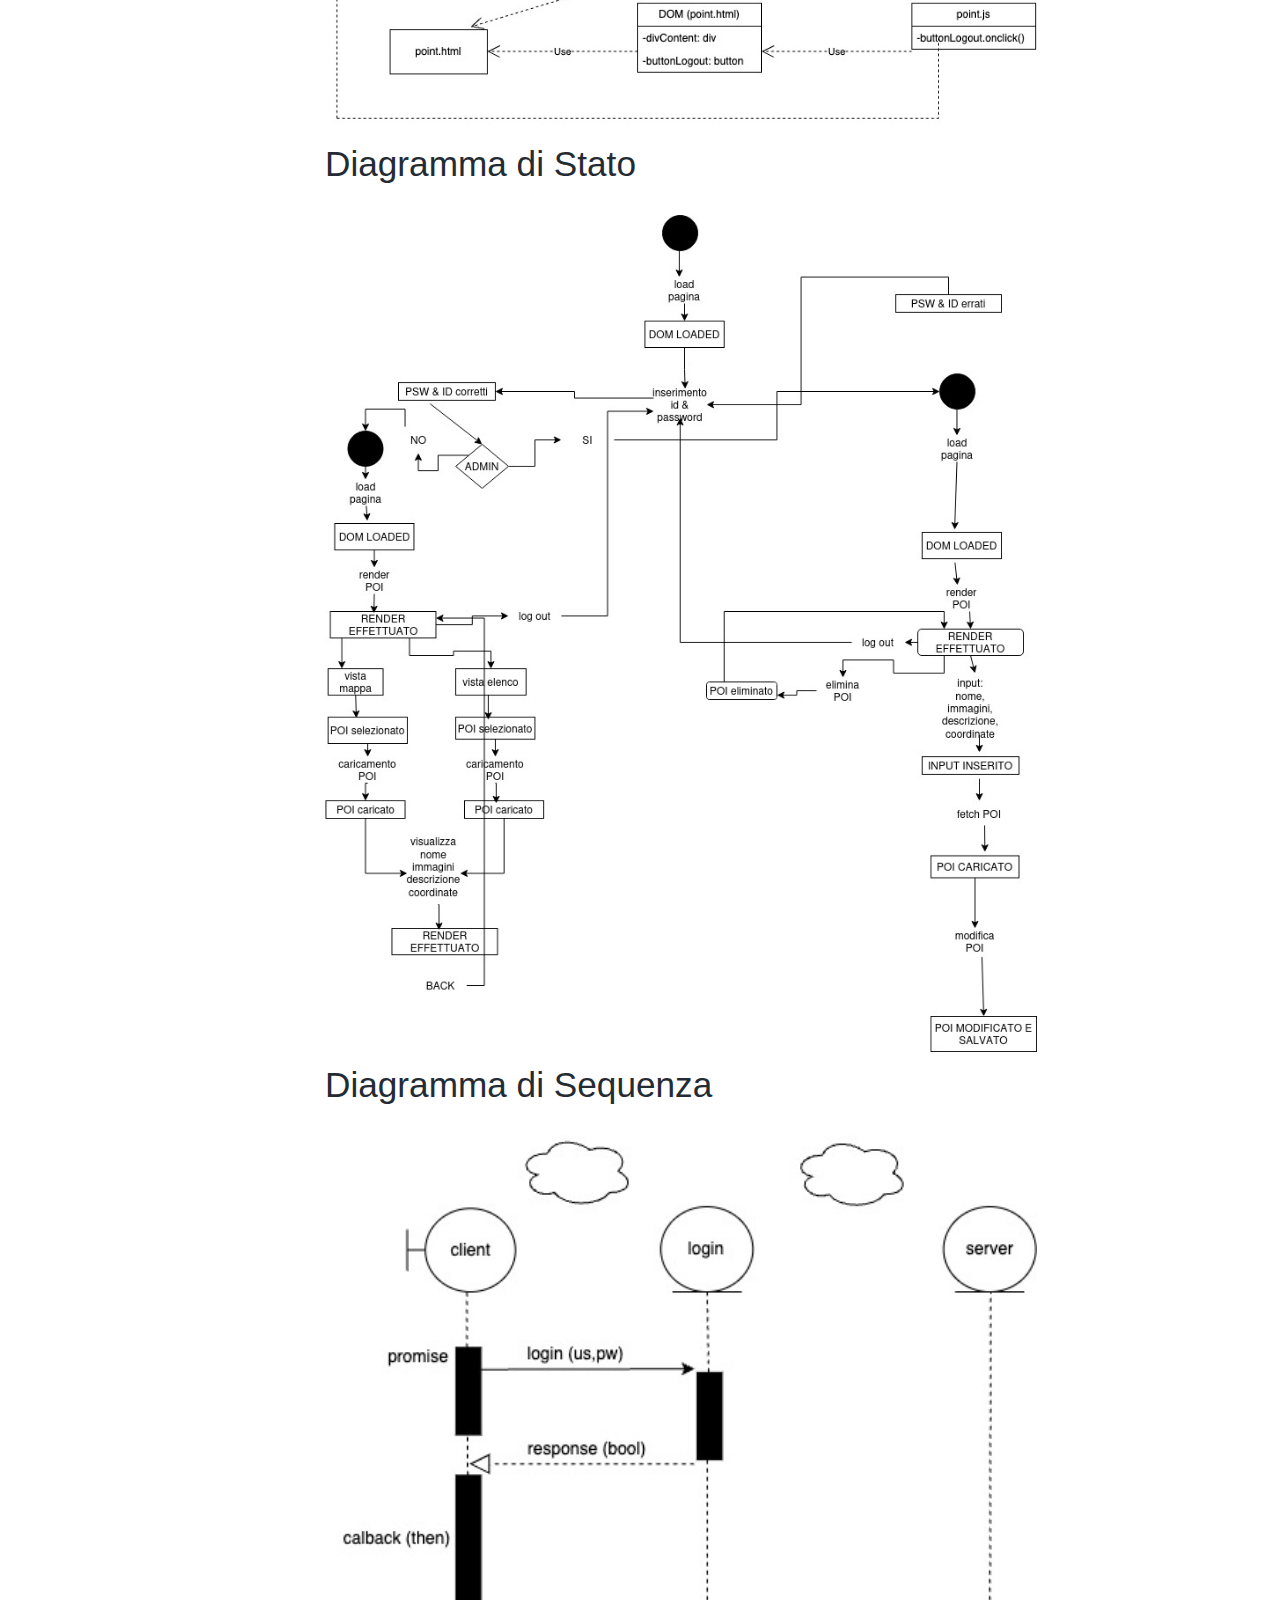
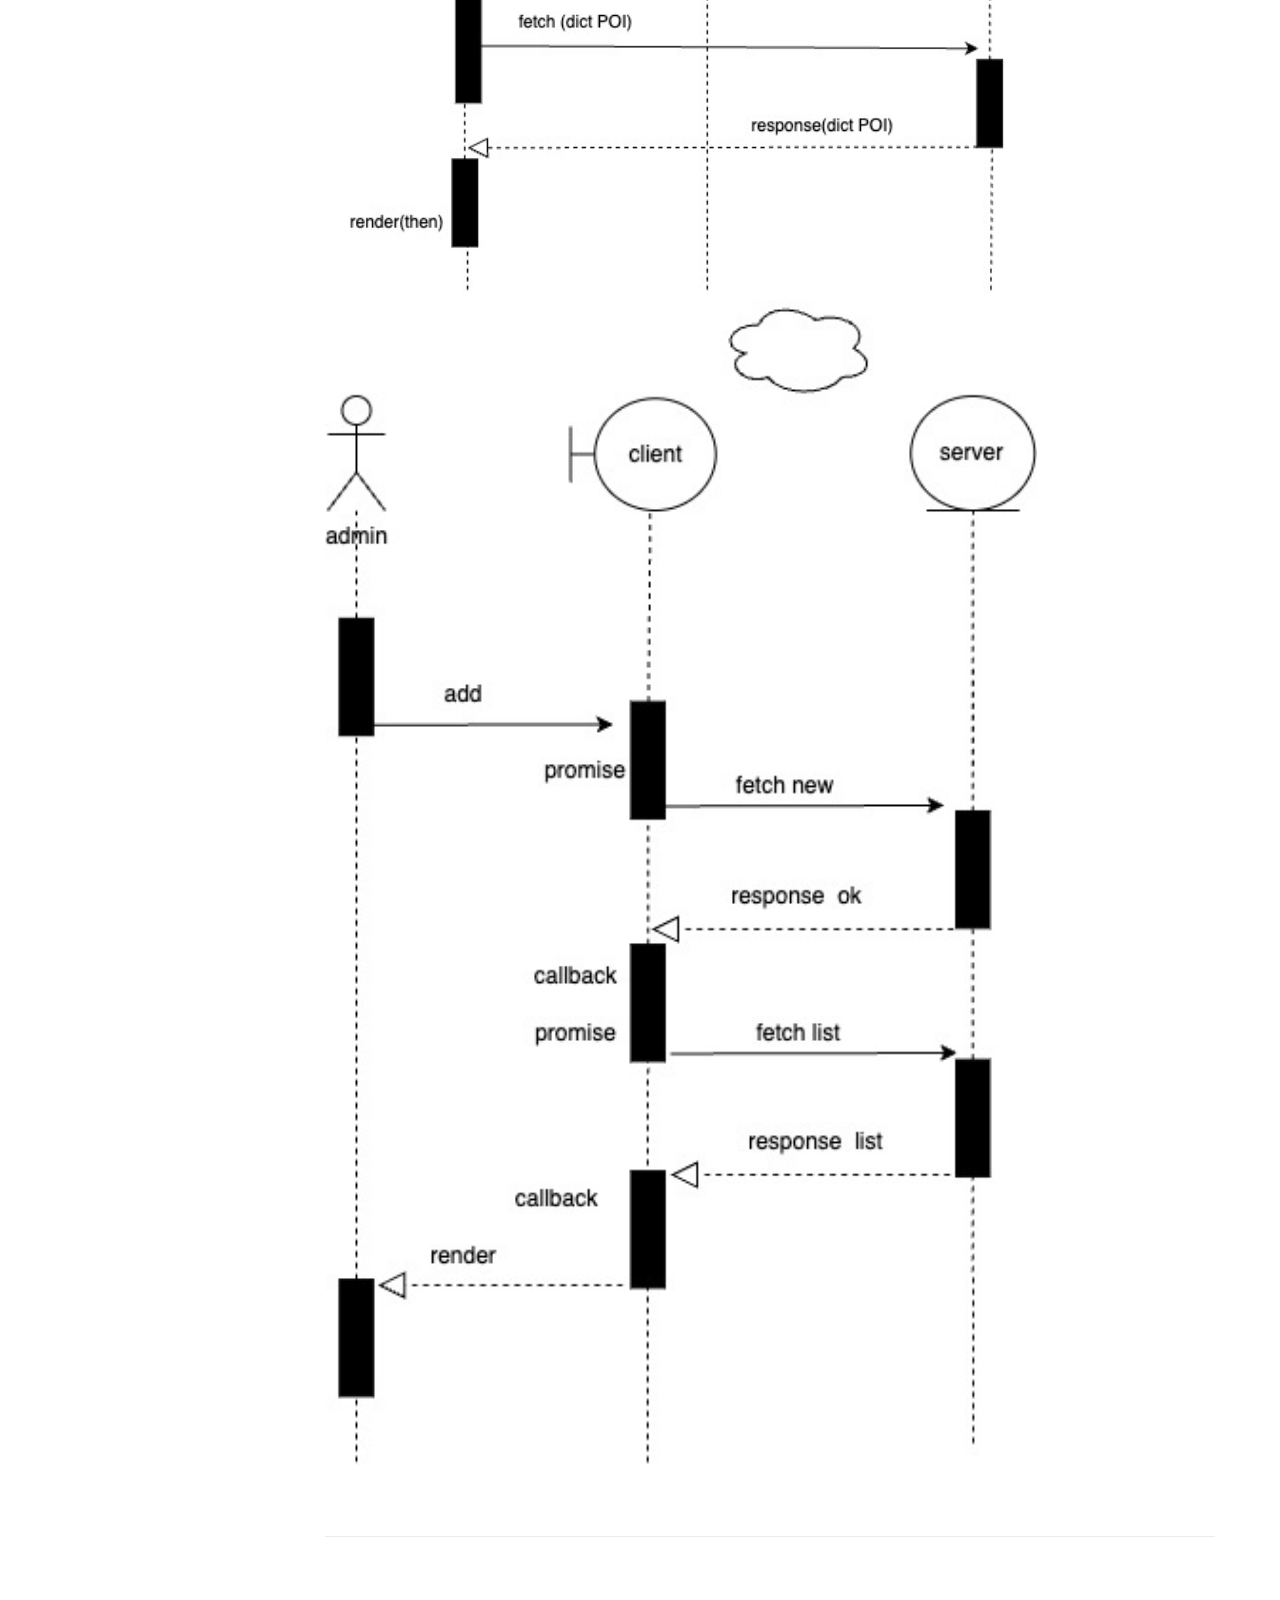
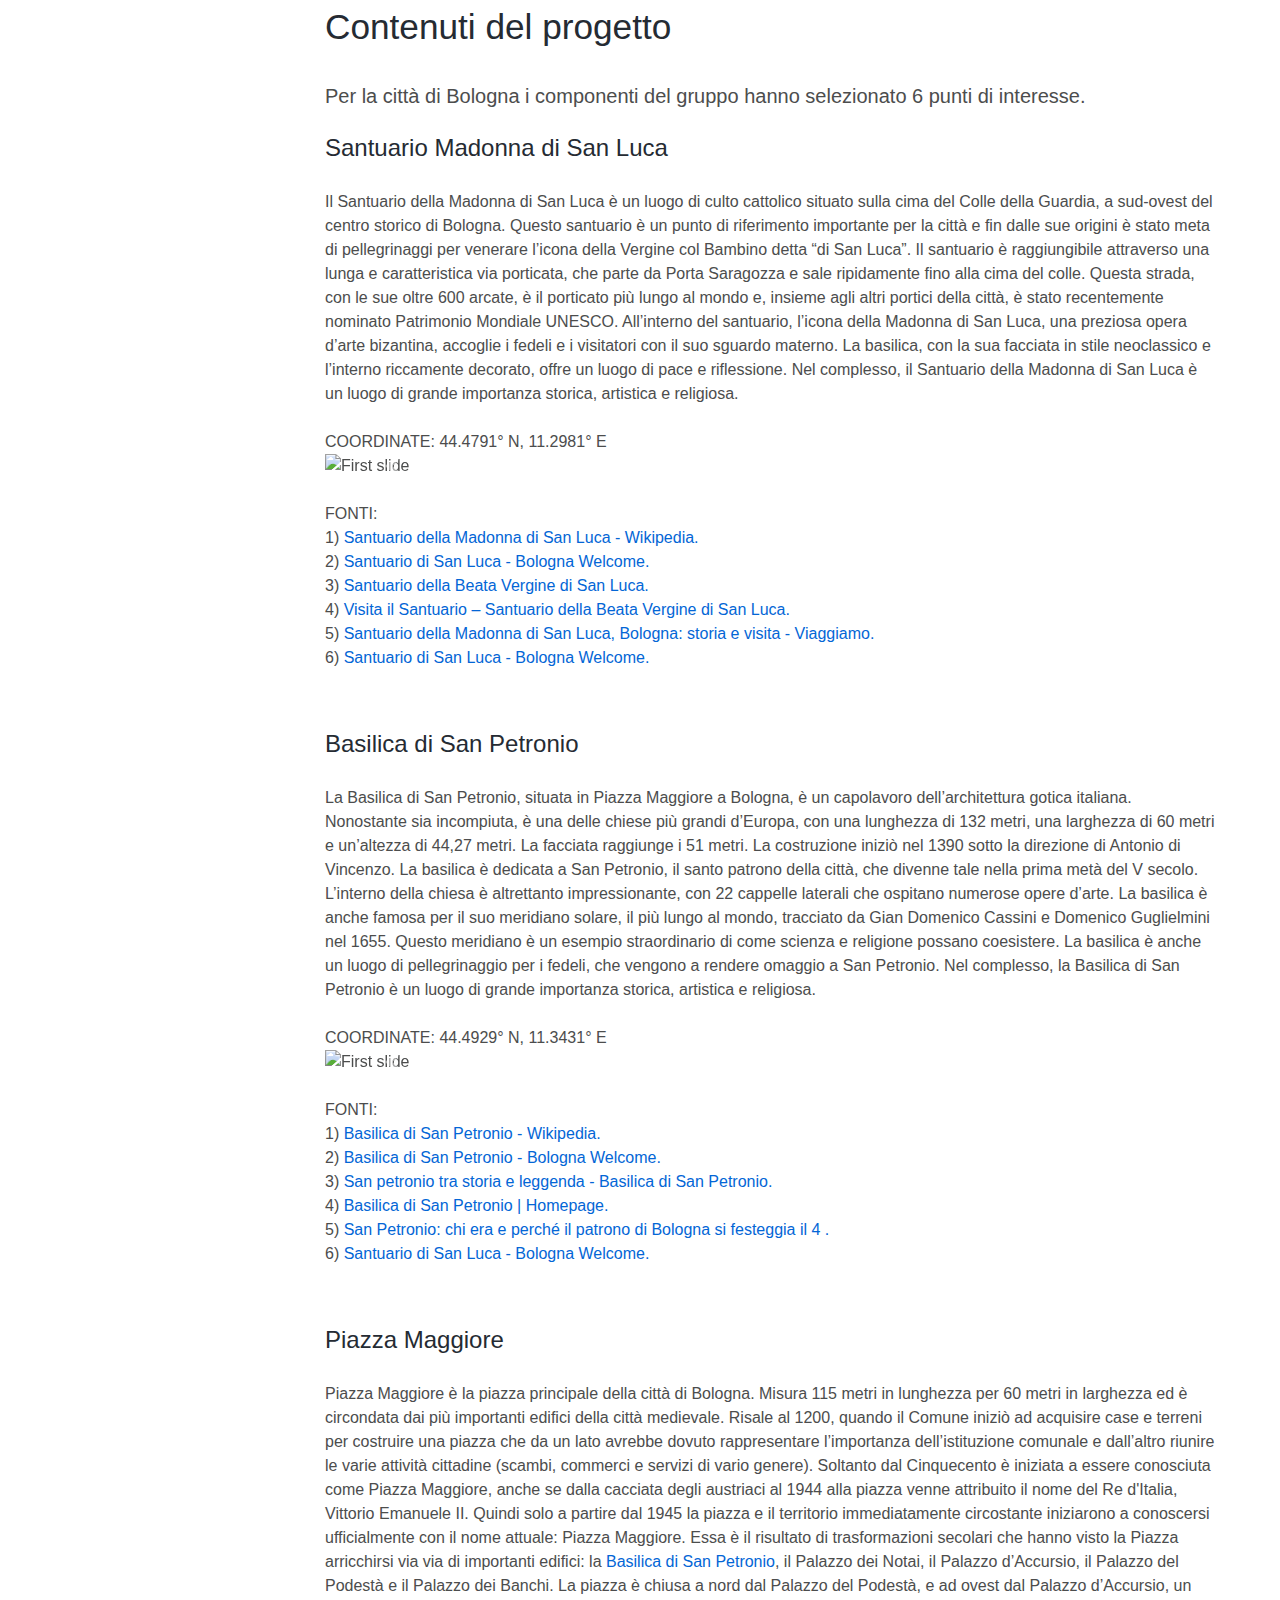
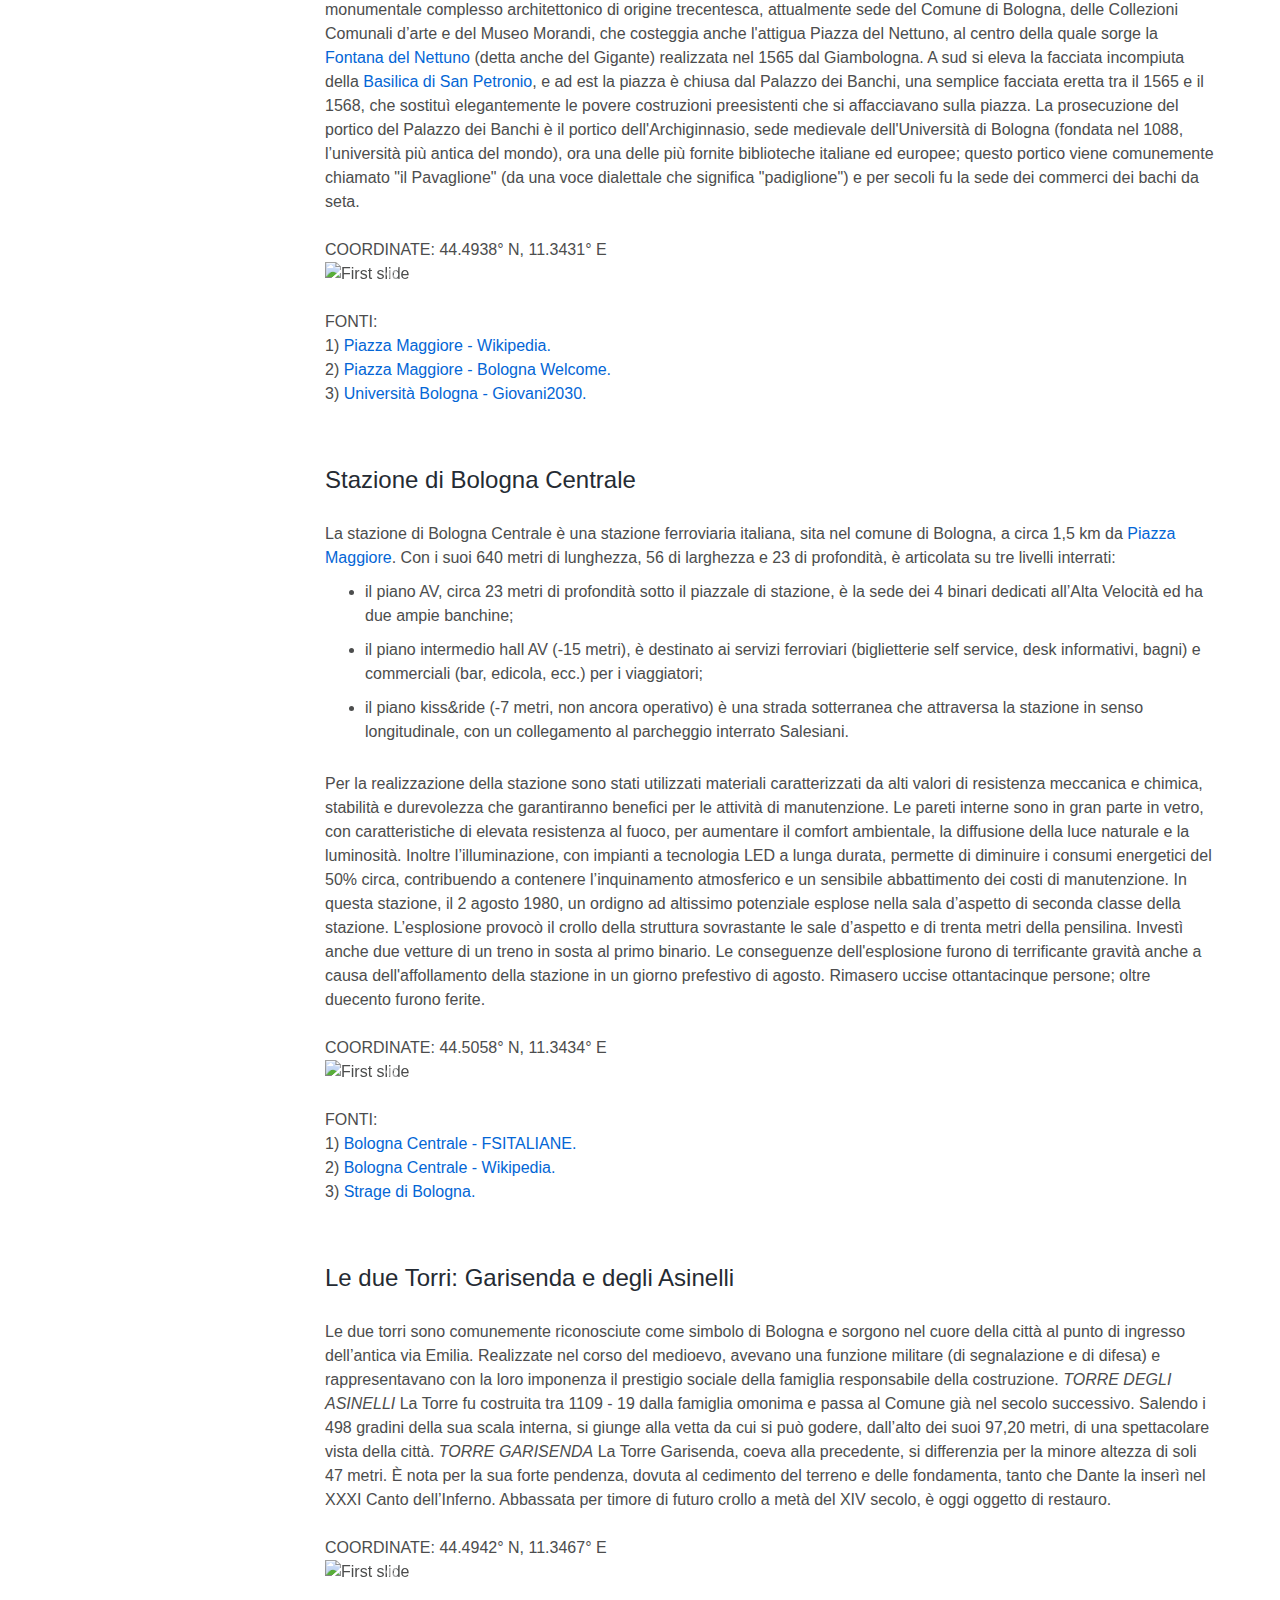
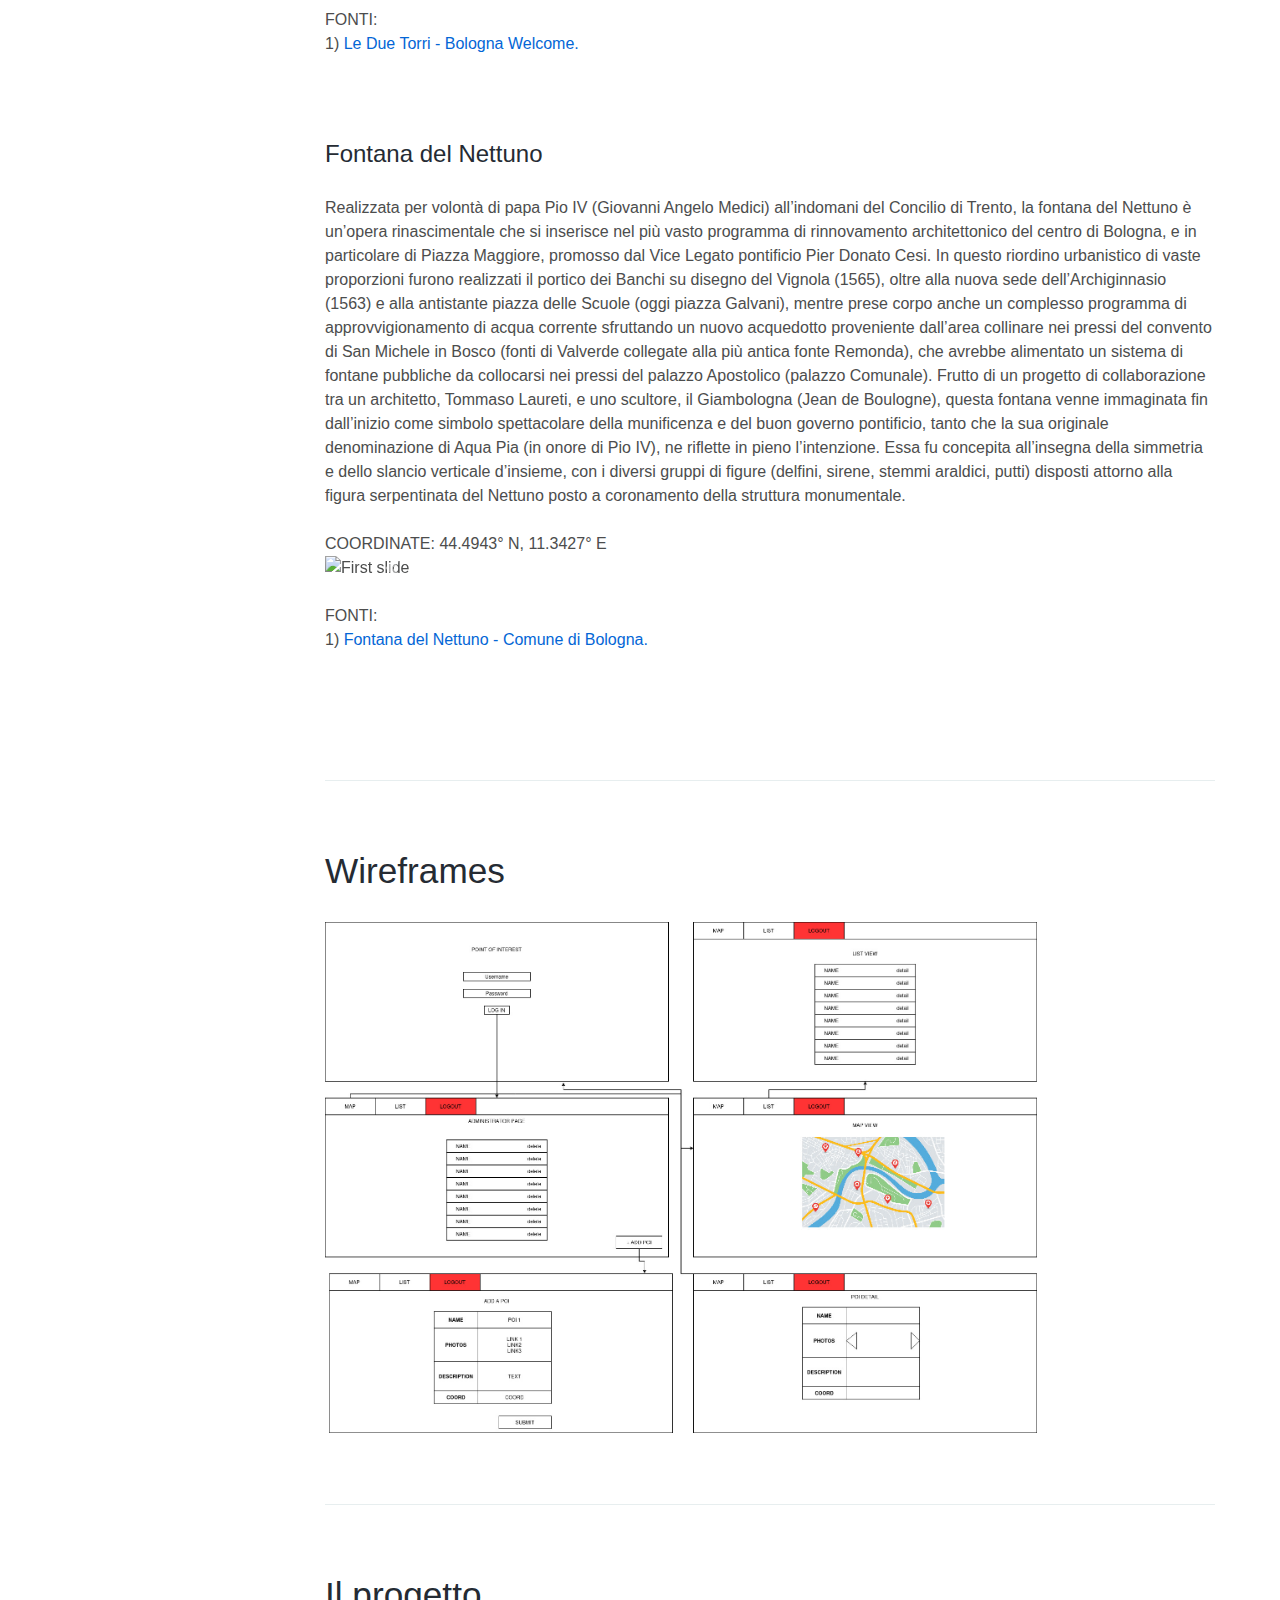
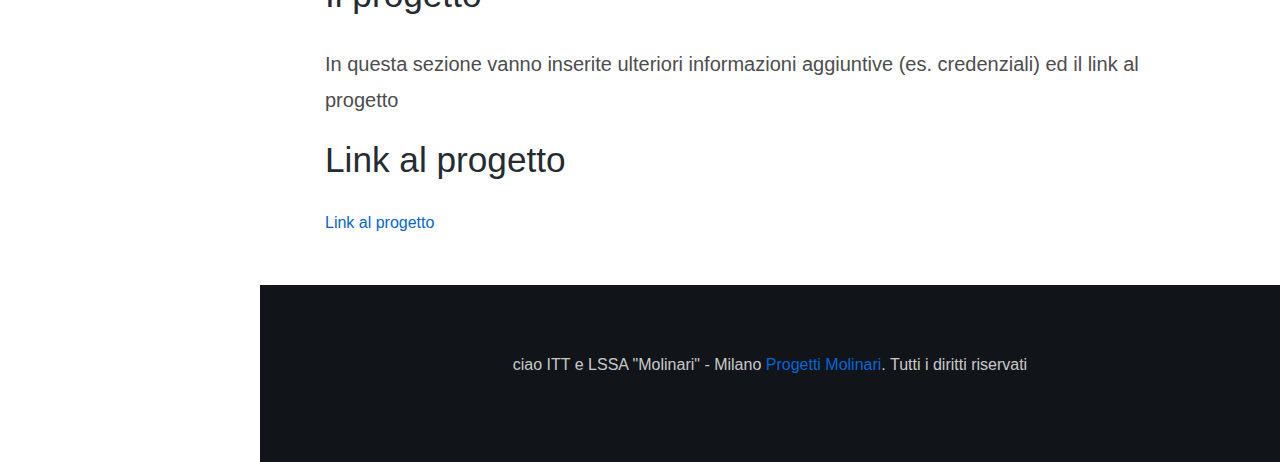
==== commit 0a316665: "last-modify" ====
--- a/index.html
+++ b/index.html
@@ -4,7 +4,6 @@
 <head>
   <meta charset="UTF-8" />
   <meta http-equiv="X-UA-Compatible" content="IE=edge">
-  
   <meta name="viewport" content="width=device-width, initial-scale=1, minimum-scale=1.0, shrink-to-fit=no">
   <link href="assets/images/favicon.png" rel="icon" />
   <title>PROGETTO POI BOLOGNA</title>
@@ -151,6 +150,7 @@
           <section id="umlsequenza">
             <h2>Diagramma di Sequenza</h2>
             <img src="uml/sequenza.jpg" />
+            <img src="uml/sequenza2.jpg" alt="">
 
           </section>
 
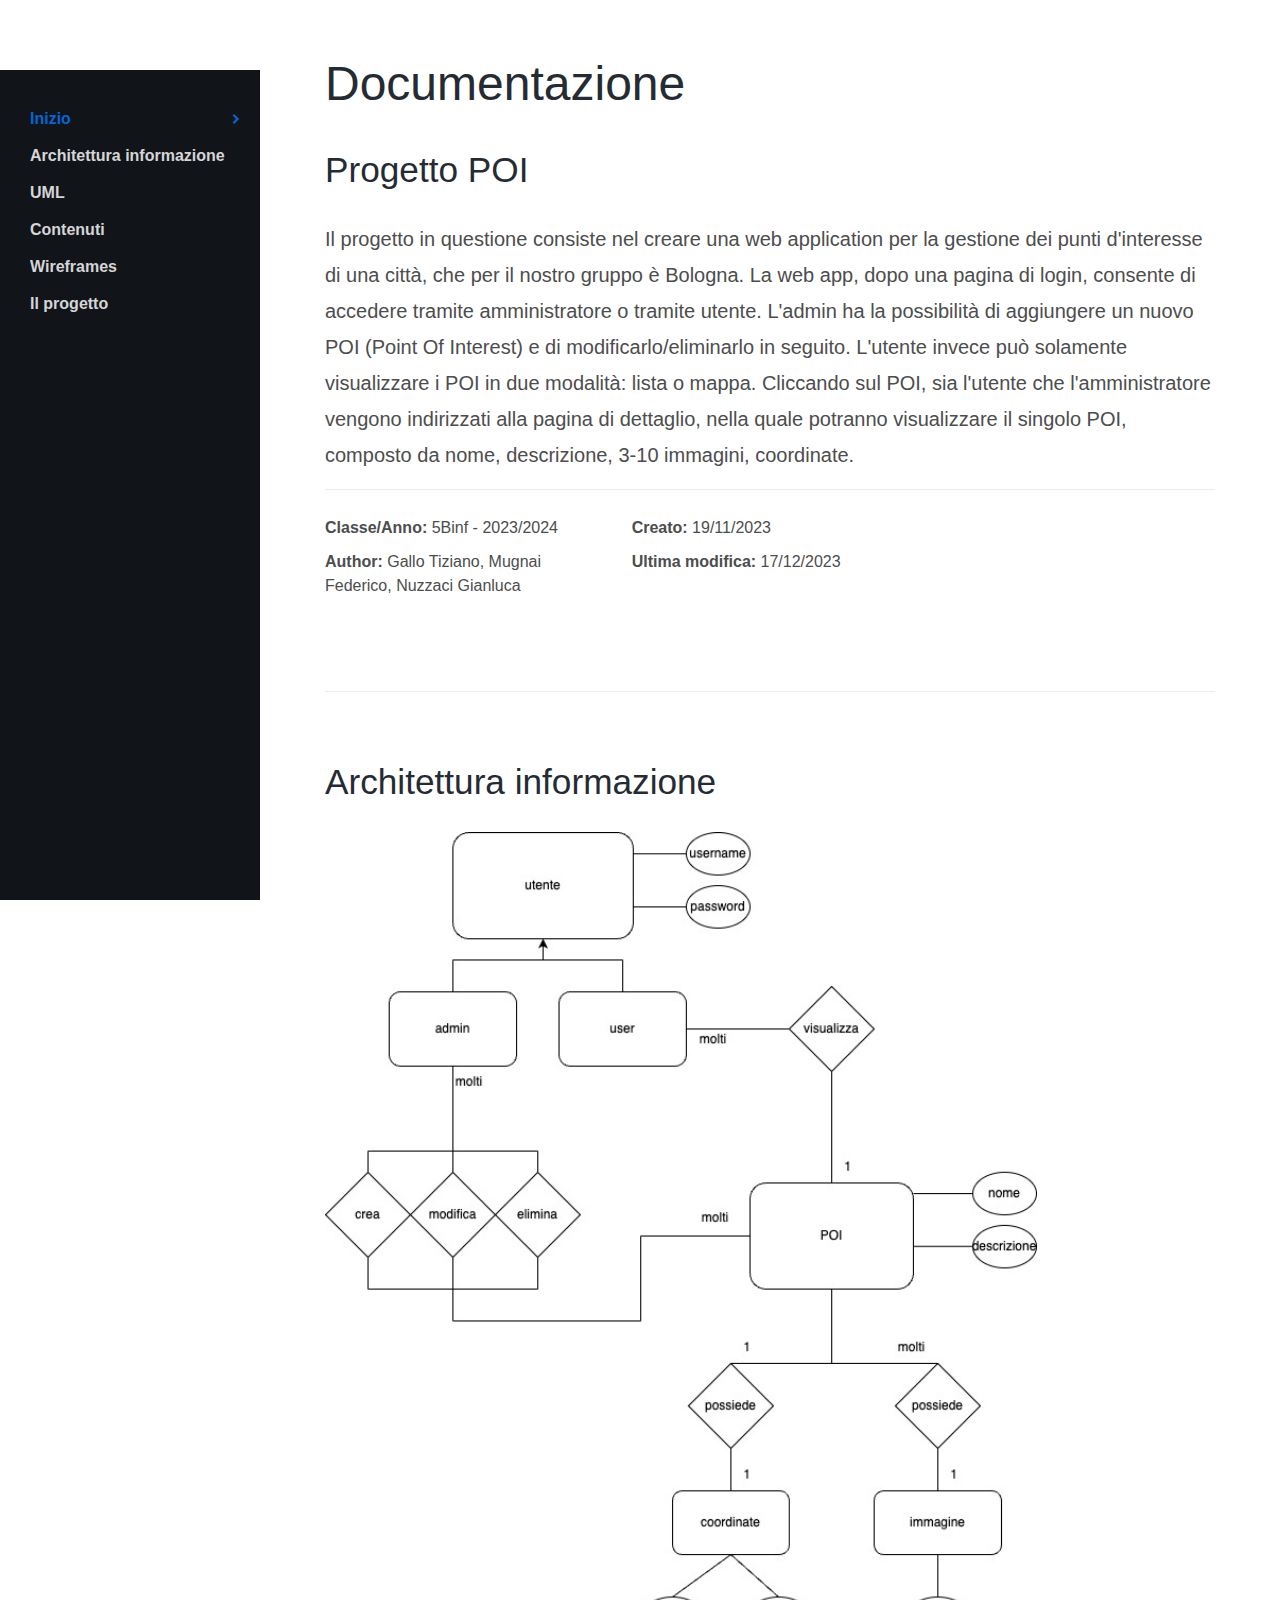
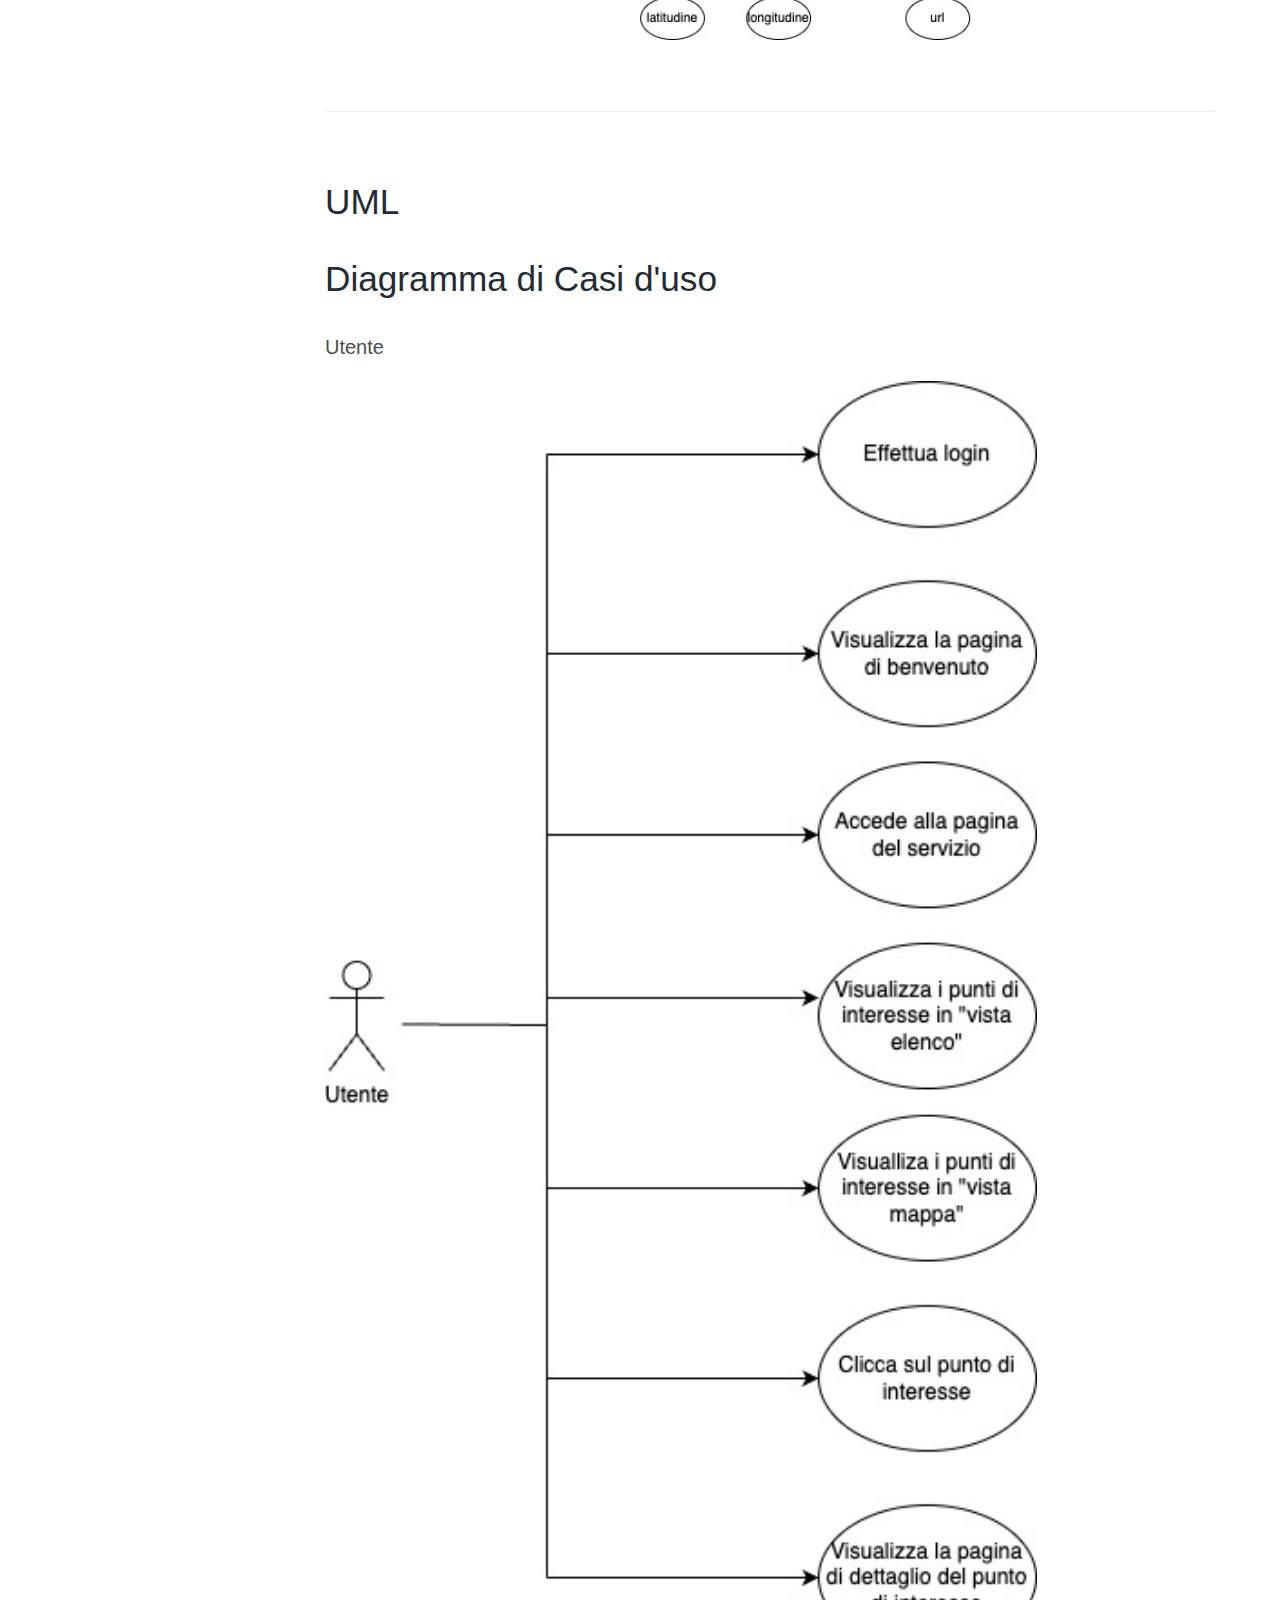
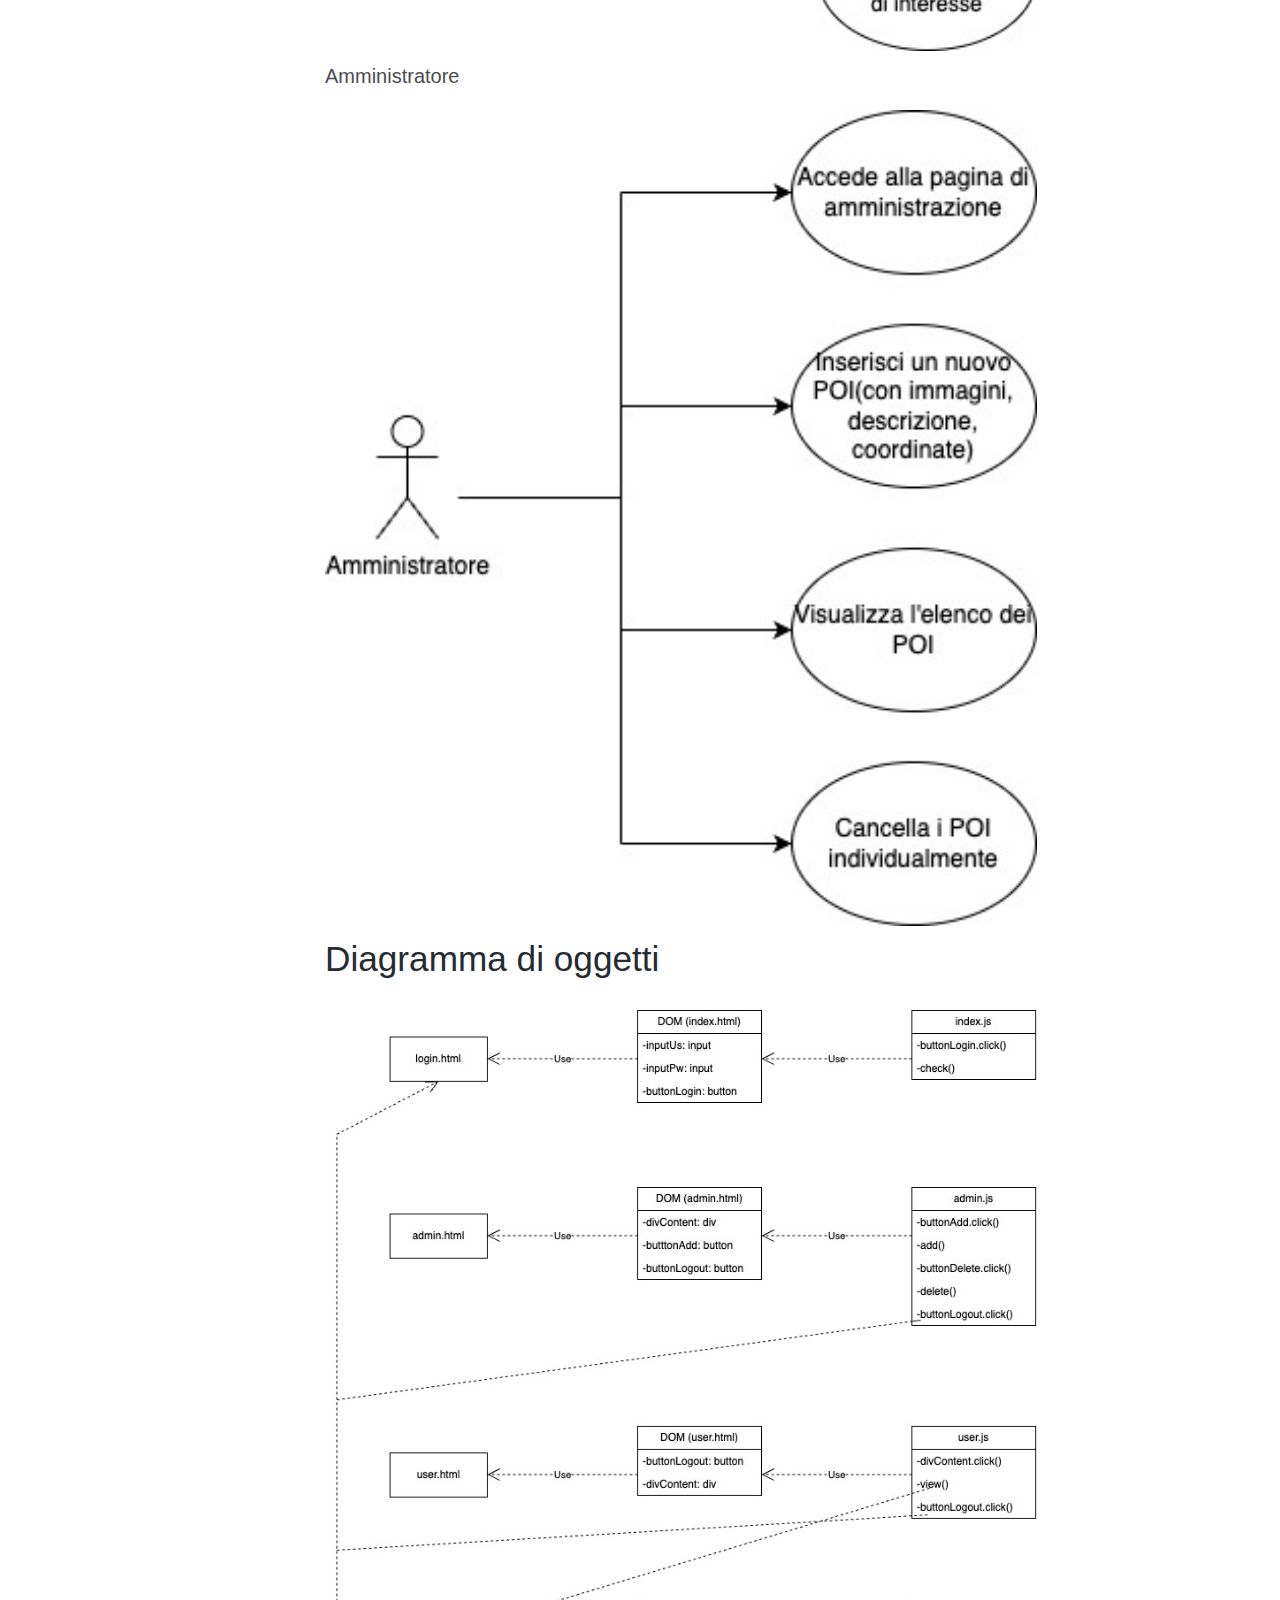
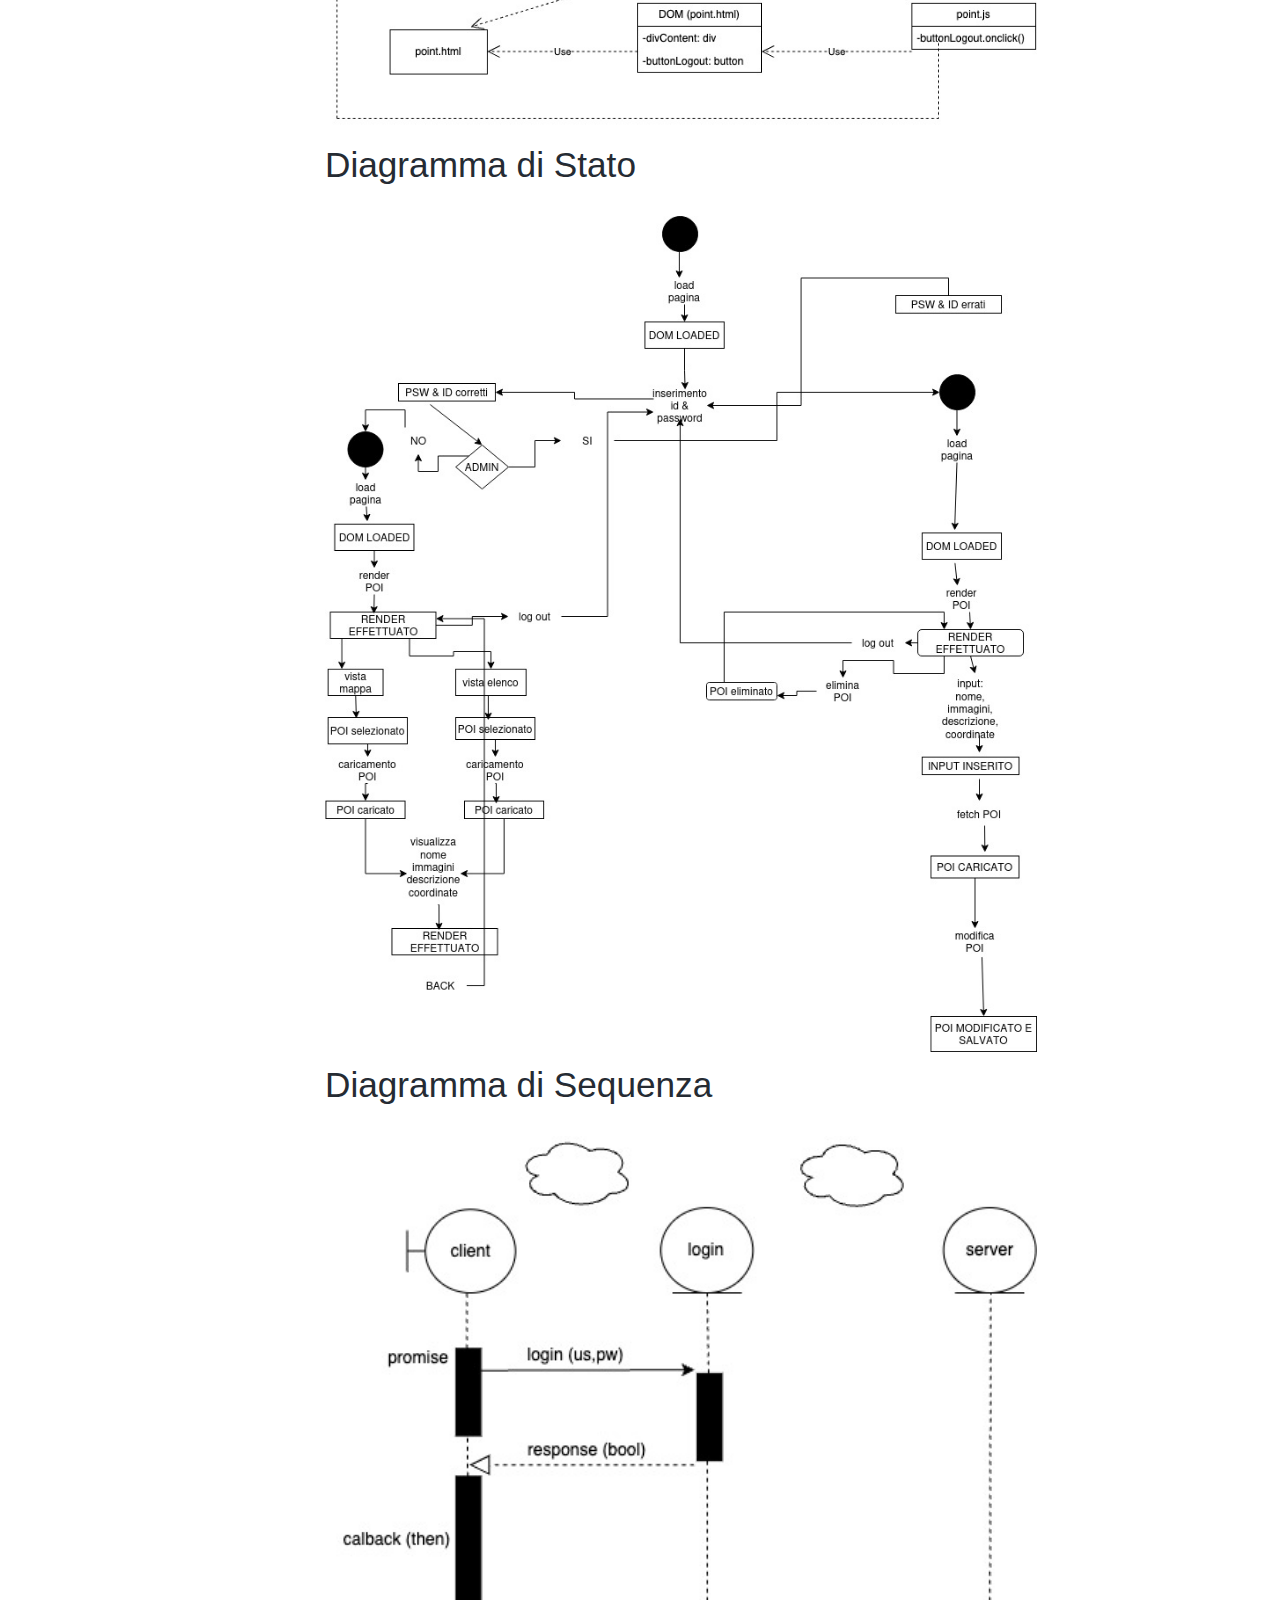
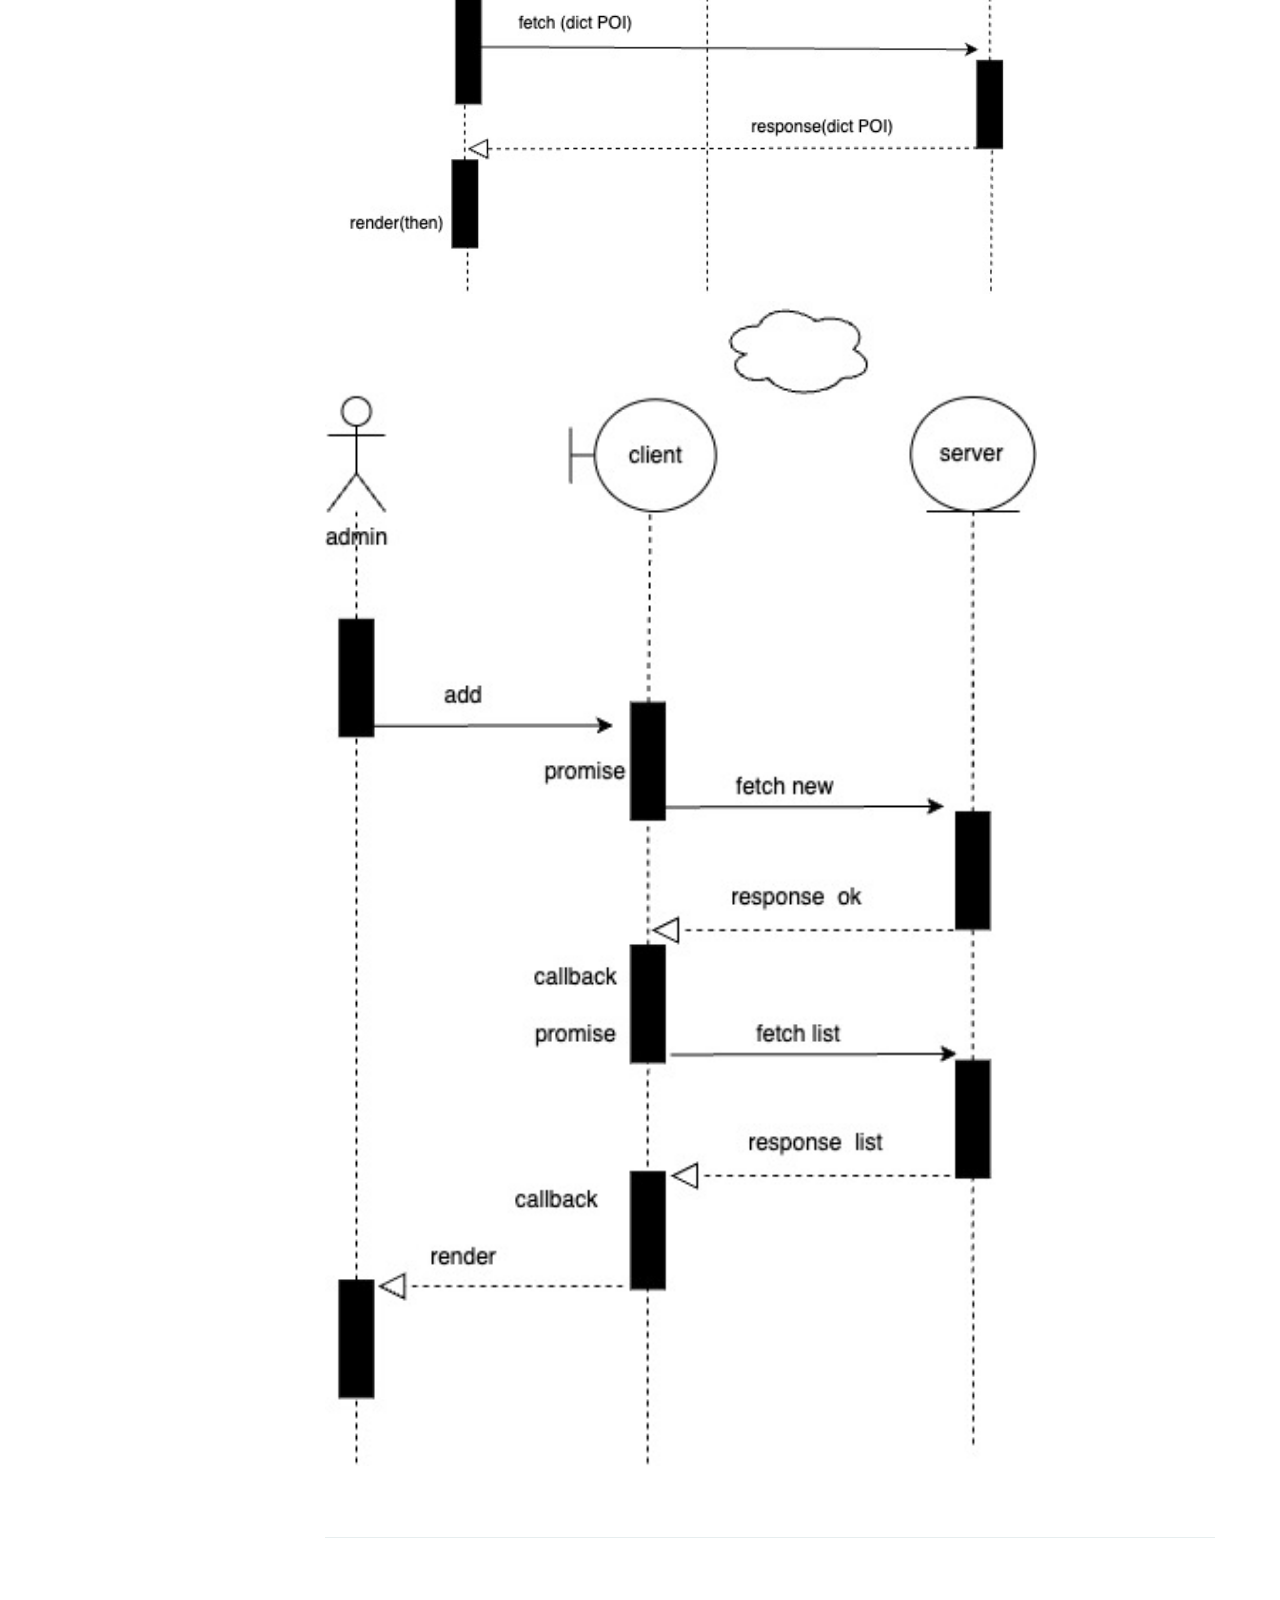
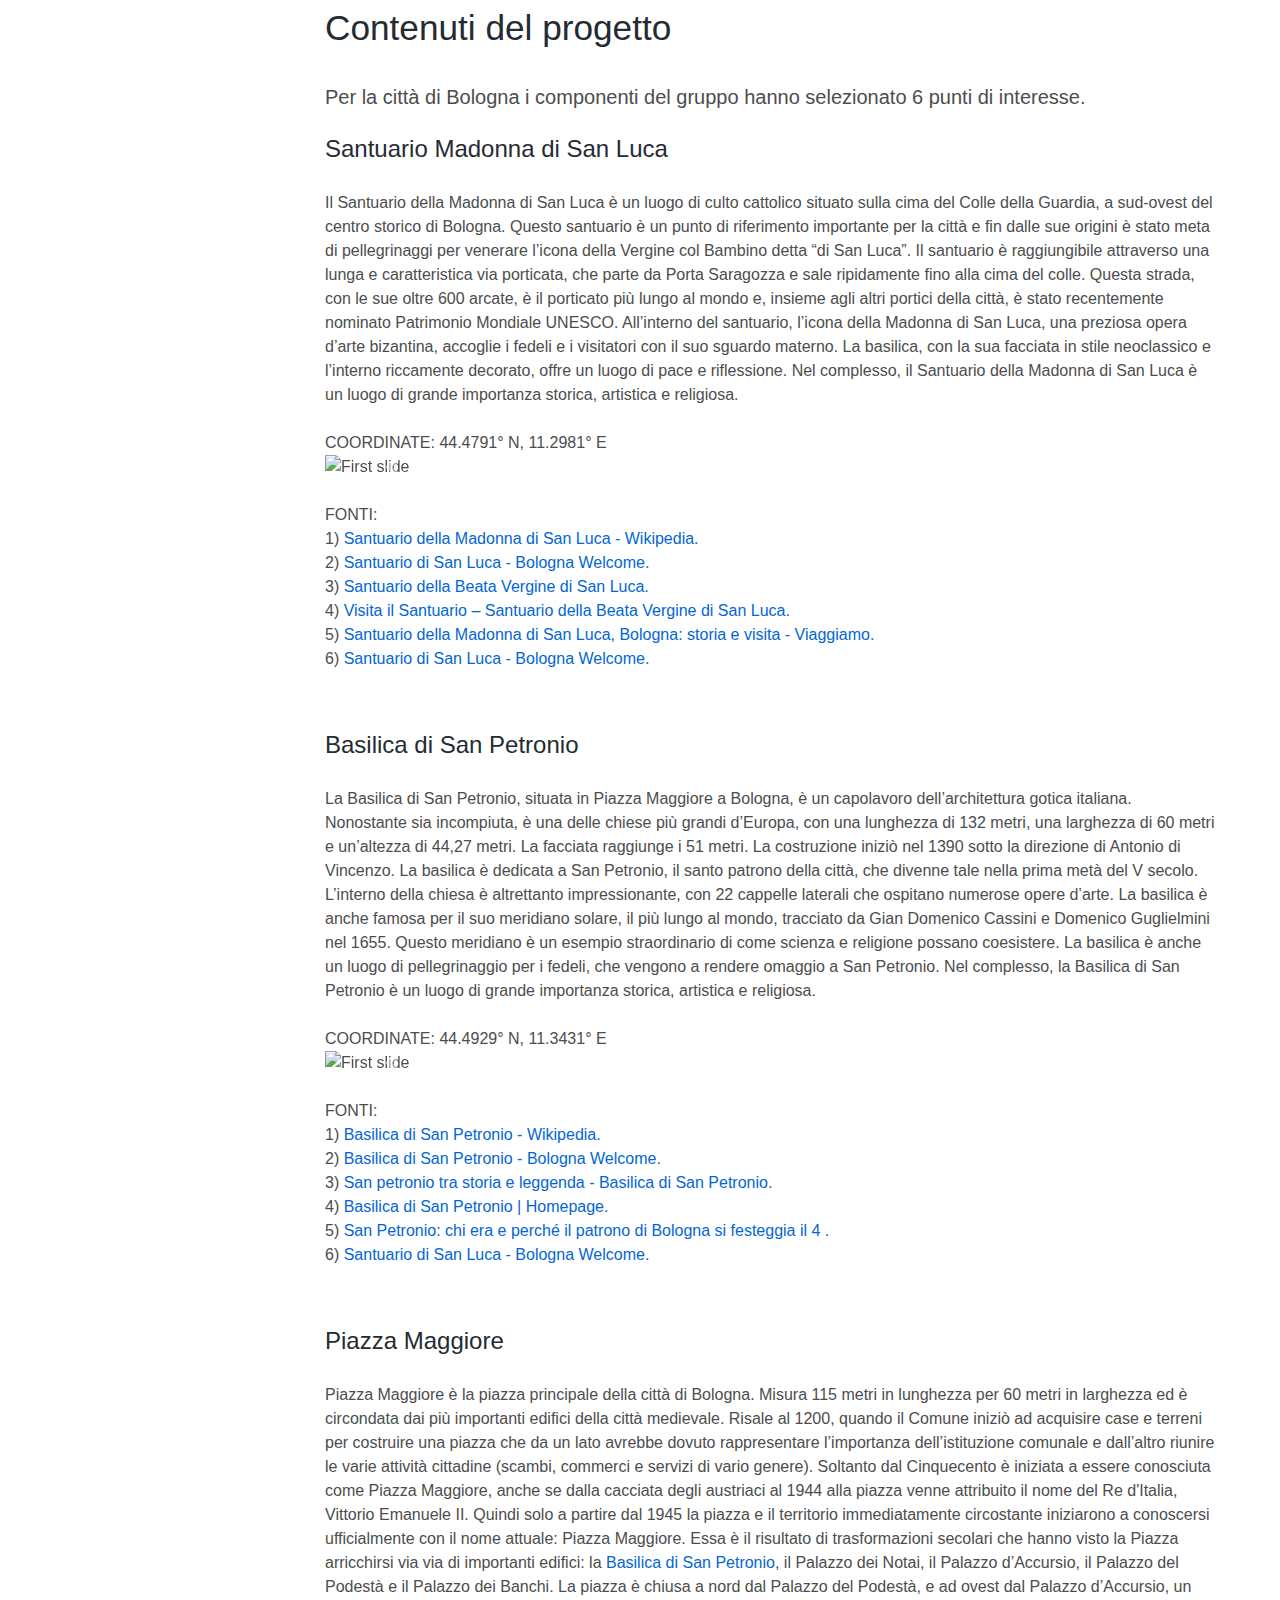
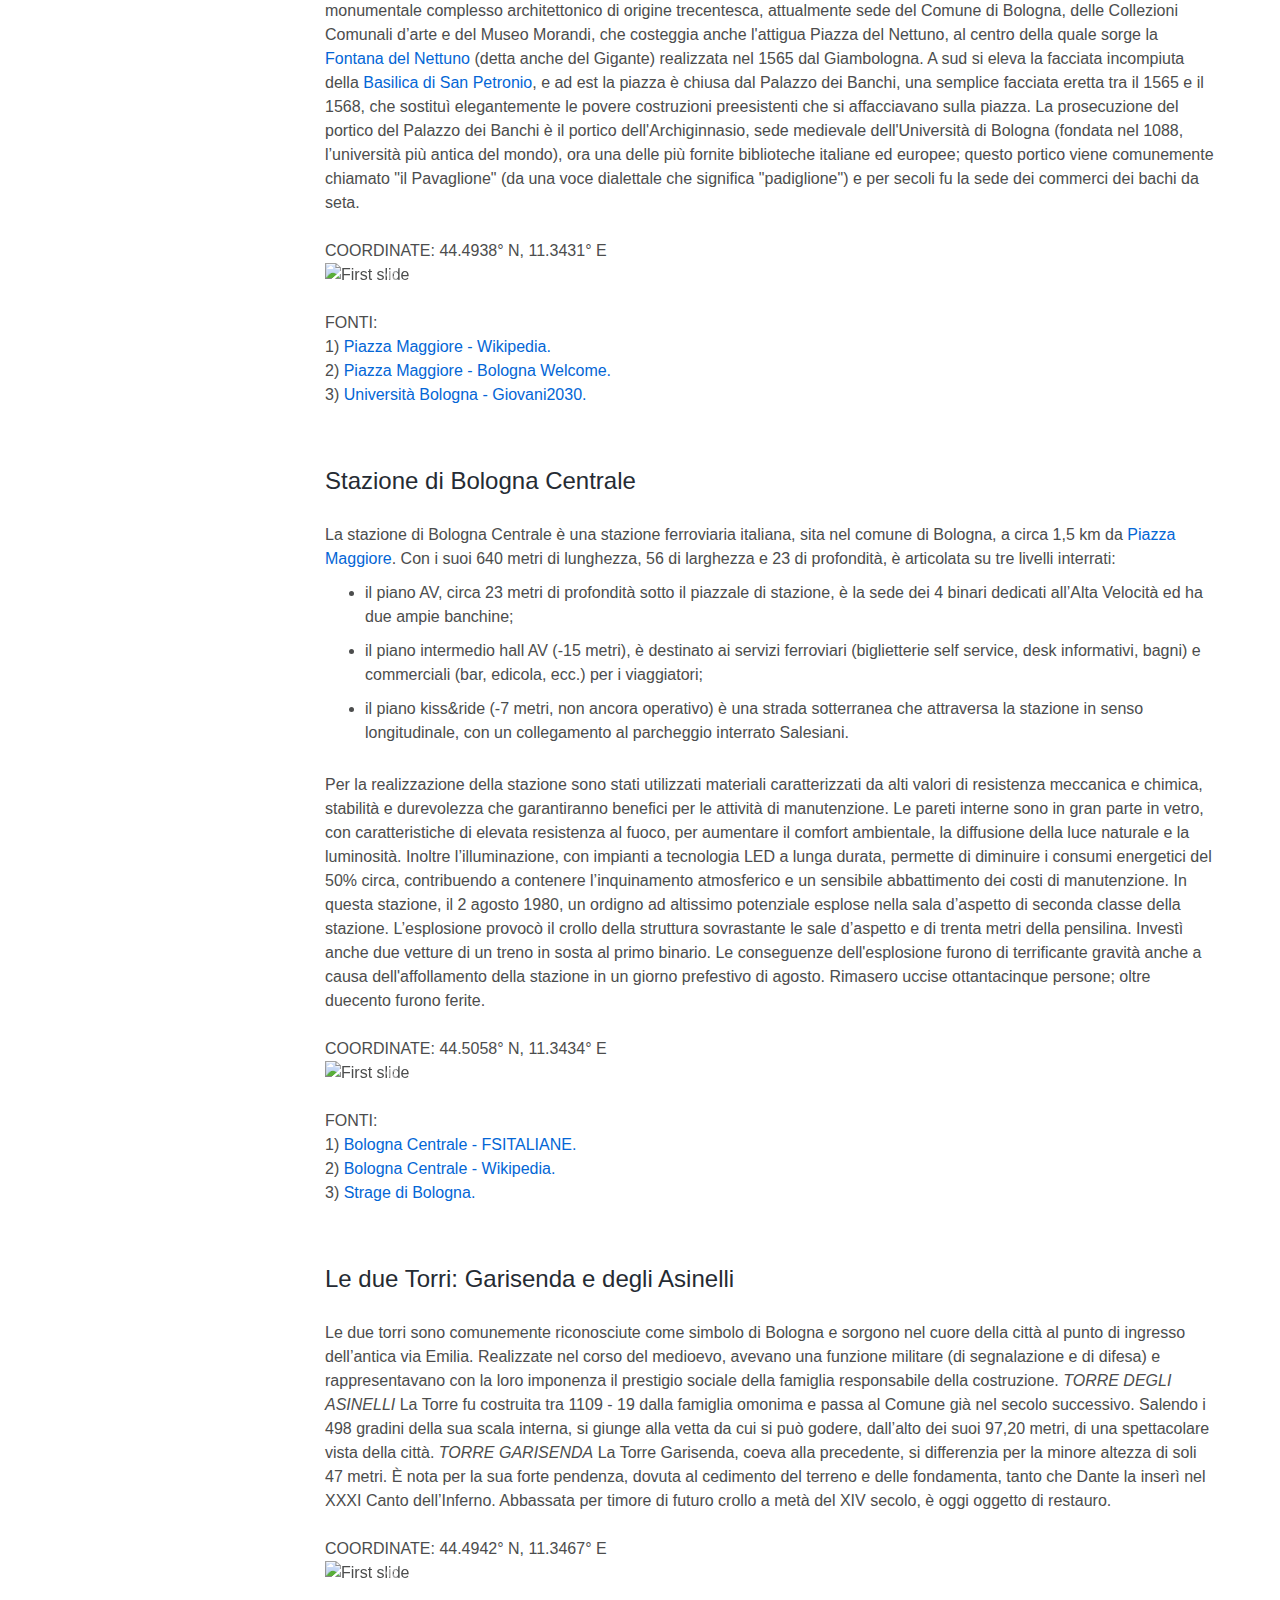
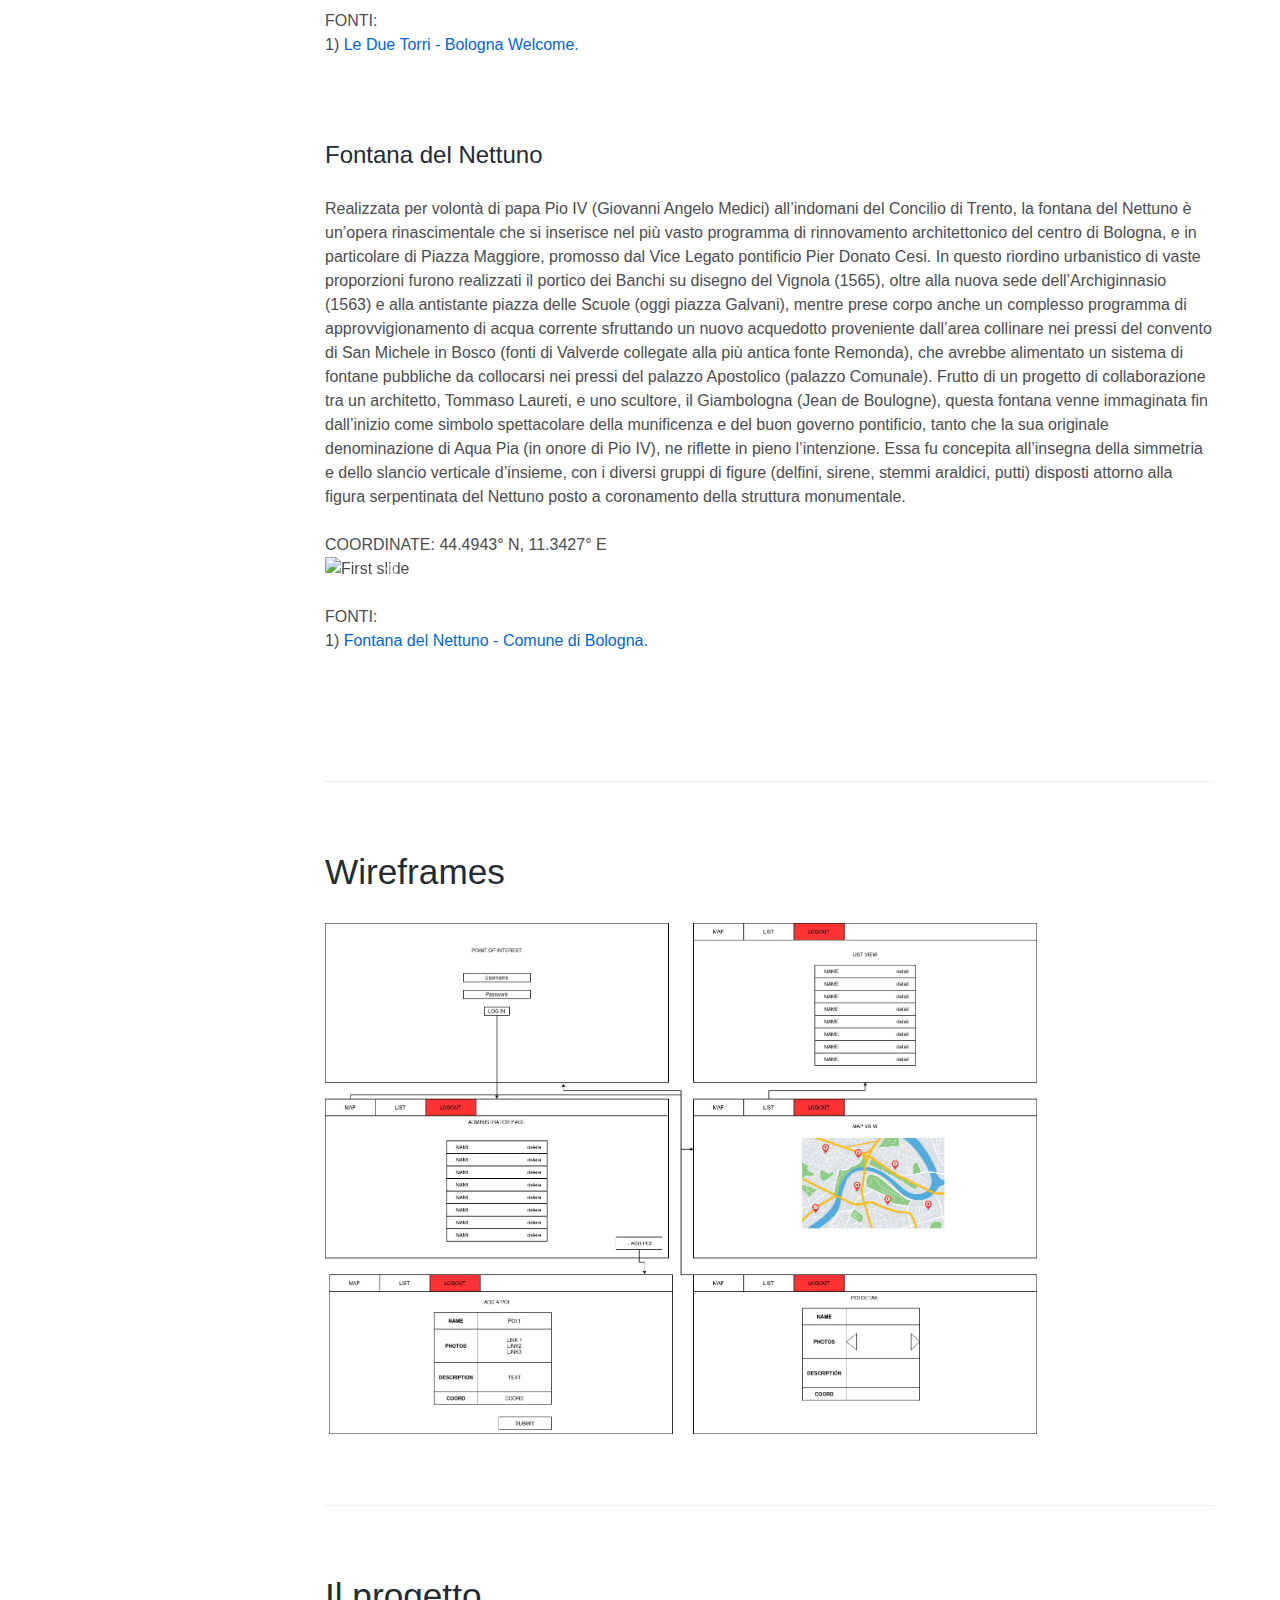
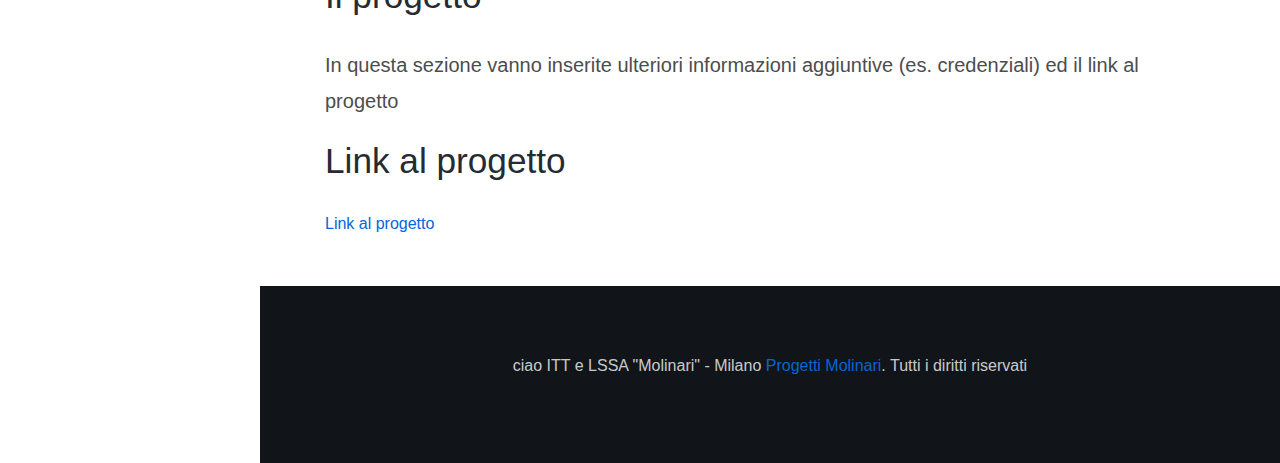
==== commit 35d1e81b: "modify" ====
--- a/index.html
+++ b/index.html
@@ -132,7 +132,7 @@
             <p class="lead">Utente</p>
             <img src="uml/user.jpg" />
             <p class="lead">Amministratore</p>
-            <img src="uml/admin.jpg">s
+            <img src="uml/admin.jpg">
           </section>
 
           <section id="umloggetti">
